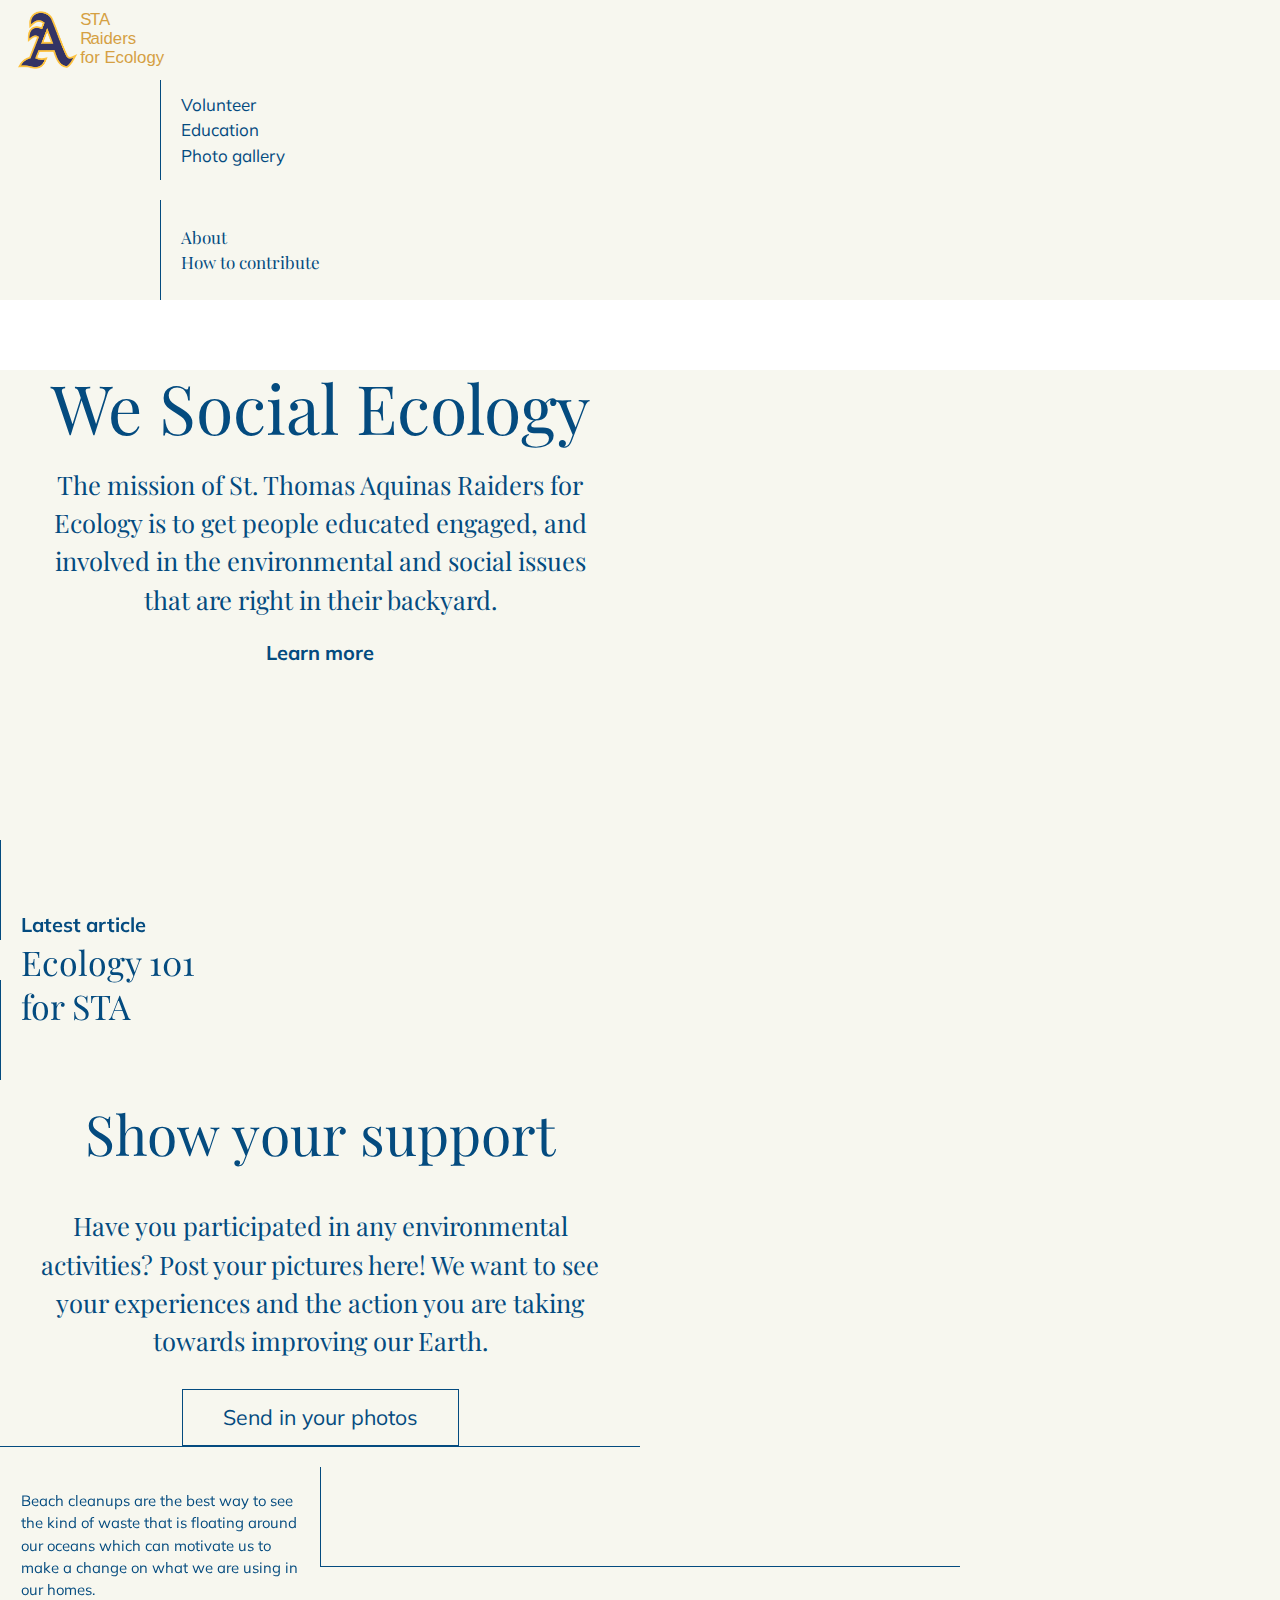
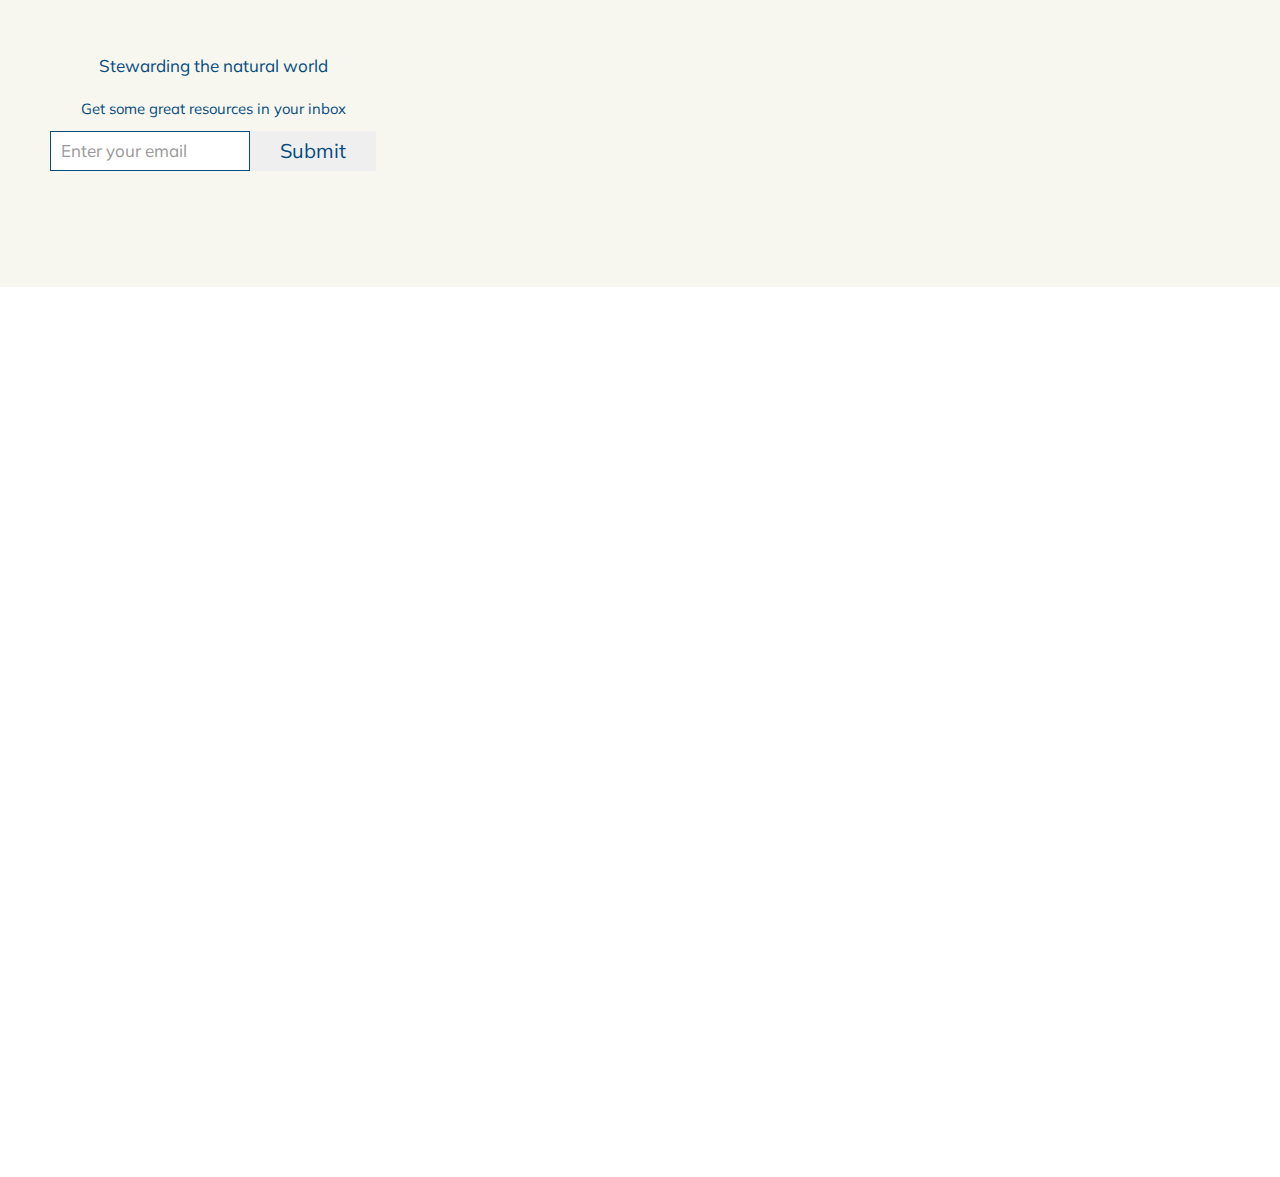
==== index.html @ 5a3b8b94 "Removed margin and added padding to top of mobile menu item" ====
<!DOCTYPE html>
<html lang="en">

<head>
    <meta charset="UTF-8">
    <meta name="viewport" content="width=device-width, initial-scale=1.0">
    <meta http-equiv="X-UA-Compatible" content="ie=edge">
    <title>Eco-Raiders</title>
    <link rel="stylesheet" href="https://cdnjs.cloudflare.com/ajax/libs/uikit/3.1.5/css/uikit.min.css" />
    <link rel="stylesheet" href="styles.css">
    <script src="https://cdnjs.cloudflare.com/ajax/libs/uikit/3.1.5/js/uikit.min.js"></script>
    <script src="https://cdnjs.cloudflare.com/ajax/libs/uikit/3.1.5/js/uikit-icons.min.js"></script>
    <!-- Production Vue.js (uncomment when ready) -->
    <!-- <script src="https://cdn.jsdelivr.net/npm/vue@2.6.10/dist/vue.js"></script> -->
    <!-- Development Vue.js (remove when pushing to production) -->
    <script src="https://cdn.jsdelivr.net/npm/vue"></script>
</head>

<body>

    <!-- Wrapper div for header navigation elements of all breakpoints -->
    <div id="header" uk-sticky="sel-target: .uk-navbar-container; cls-active: uk-navbar-sticky; show-on-up: true">

        <div class="uk-background-primary header-bg" uk-grid>
            <div class="uk-width-1-2">
                <nav class="uk-navbar-container" uk-navbar>
                    <div class="uk-navbar-left">
                        <ul class="uk-navbar-nav">
                            <li><a href="">
                                    <img src="img/sta-logo-full.svg" width="150em" alt="">
                                </a></li>
                        </ul>
                    </div>
                </nav>
            </div>

            <!-- Desktop navigation only -->
            <div class="uk-width-1-2 uk-visible@m" uk-grid>
                <div class="uk-width-1-2 uk-divider-vertical uk-flex uk-flex-middle" style="padding-left: 20px">
                    <nav class="uk-navbar-container uk-width-1-1" uk-navbar>
                        <ul class="uk-nav">
                            <li><a class="uk-padding-remove" href="">Volunteer</a></li>
                            <li><a class="uk-padding-remove" href="">Education</a></li>
                            <li><a class="uk-padding-remove" href="">Photo gallery</a></li>
                        </ul>
                    </nav>
                </div>
                <div class="uk-width-1-2 uk-divider-vertical uk-flex uk-flex-middle" style="padding-left: 20px">
                    <nav class="uk-navbar-container" uk-navbar>
                        <ul class="uk-nav">
                            <li><a class="uk-padding-remove playfair" href="">About</a></li>
                            <li><a class="uk-padding-remove playfair" href="">How to contribute</a></li>
                        </ul>
                    </nav>
                </div>
            </div>

            <!-- Mobile navigation only -->
            <div class="uk-width-1-2 uk-hidden@m uk-margin-remove-top" uk-grid>
                <div class="uk-width-1-1 uk-divider-vertical@m uk-flex uk-flex-middle uk-flex-right">
                    <nav class="uk-navbar-container" uk-navbar>
                        <div class="uk-navbar-right">
                            <ul class="uk-nav">
                                <li><a class="uk-text-primary uk-margin-top uk-margin-remove-top" href="#menuModal"
                                        uk-toggle>Menu</a>
                                </li>
                            </ul>
                        </div>
                    </nav>
                </div>
            </div>
        </div>

    </div>

    <!-- Hero content section (Breakpoints: Small Mobile Only) -->
    <div class="uk-background-primary uk-margin-remove-top uk-hidden@s" uk-height-viewport="true">

        <div class="uk-width-1-1">
            <div class="uk-container uk-flex uk-flex-middle uk-flex-center uk-height-large">

                <div>
                    <h1 class="uk-heading-small uk-text-center">
                        We <span uk-icon="icon: heart; ratio: 3"></span> Social Ecology
                    </h1>
                    <div class="uk-width-1-1 uk-flex uk-flex-center">
                        <h2 class="uk-text-center uk-text-small">
                            The mission of St. Thomas Aquinas
                            Raiders for Ecology is
                            to get people educated engaged, and involved in the environmental and social issues that are
                            right in their
                            backyard.
                        </h2>
                    </div>
                    <div class="uk-width-1-1 uk-flex uk-flex-center">
                        <a href="" class="uk-button uk-button-text uk-text-bold">Learn more</a>
                    </div>
                </div>
            </div>
        </div>

        <div class="uk-width-1-1" style="padding: 0 0 60px 0" uk-height-viewport>
            <div class="uk-container">
                <div>
                    <p class="text-medium uk-text-primary uk-margin-remove">Latest article</p>
                    <h2 class="uk-text-primary uk-margin-remove">
                        Ecology 101 <br>
                        for STA
                    </h2>

                    <div class="uk-height-large uk-background-cover uk-light" data-src="img/ecology101.jpg" uk-img>
                    </div>
                </div>
            </div>
        </div>

    </div>

    <!-- Hero content section (Breakpoints: Large Mobile - Desktop) -->
    <div class="uk-background-primary uk-margin-remove-top uk-visible@s" uk-height-viewport="true" uk-grid>

        <div class="uk-width-1-2" uk-height-viewport>
            <div class="uk-container uk-flex uk-flex-top uk-flex-center uk-height-large uk-margin-large-top">

                <div>
                    <h1 class="uk-heading-medium uk-text-center">
                        We <span uk-icon="icon: heart; ratio: 3"></span> Social Ecology
                    </h1>
                    <div class="uk-width-1-1 uk-flex uk-flex-center">
                        <h2 class="uk-text-center uk-text-large">
                            The mission of St. Thomas Aquinas
                            Raiders for Ecology is
                            to get people educated engaged, and involved in the environmental and social issues that
                            are
                            right in their
                            backyard.
                        </h2>
                    </div>
                    <div class="uk-width-1-1 uk-flex uk-flex-center">
                        <a href="" class="uk-button uk-button-text uk-text-bold">Learn more</a>
                    </div>
                </div>

            </div>
        </div>

        <div class="uk-width-1-2" uk-grid>

            <!-- Hero section column 2 (Mobile only: Large Tablet & Landscape Breakpoint) -->
            <div class="uk-width-1-1 uk-divider-vertical uk-hidden@m" uk-height-viewport>
                <a href="" style="text-decoration: none;">

                    <div>
                        <p class="text-medium uk-text-primary uk-margin-remove">Latest article</p>
                        <h2 class="uk-text-primary uk-margin-remove">
                            Ecology 101 <br>
                            for STA
                        </h2>

                        <div class="uk-height-large uk-background-cover uk-light" data-src="img/ecology101.jpg" uk-img>
                        </div>
                    </div>

                </a>
            </div>

            <!-- Hero section column 2 (Desktop only) -->
            <div class="uk-width-1-2 uk-divider-vertical uk-visible@m uk-inline uk-animation-toggle uk-visible-toggle header-bg"
                style="padding: 0 20px" uk-height-viewport>
                <a href="" style="text-decoration: none">

                    <div class="uk-width-1-1 uk-margin-large-top">
                        <p class="text-medium uk-text-primary uk-margin-remove">Latest article</p>
                        <h2 class="uk-text-primary uk-margin-remove">
                            Ecology 101 <br>
                            for STA
                        </h2>

                        <div class="uk-height-large uk-background-cover uk-light" data-src="img/ecology101.jpg" uk-img>
                        </div>
                        <div class="uk-animation-fade uk-overlay-default uk-position-cover uk-hidden-hover">
                        </div>
                        <div class="uk-animation-fade uk-overlay uk-position-center uk-dark uk-hidden-hover">
                            <h1 class="uk-heading-medium">View</h1>
                        </div>
                    </div>

                </a>
            </div>

            <!-- Hero section column 3 (Desktop only) -->
            <div class="uk-width-1-2 uk-divider-vertical uk-visible@m uk-inline uk-animation-toggle uk-visible-toggle"
                style="padding: 0 20px" uk-height-viewport>
                <a href="" style="text-decoration: none">

                    <div class="uk-width-1-1 uk-margin-medium-top">
                        <div class="uk-height-large uk-background-cover uk-light" data-src="img/sta-beach-cleanup.jpg"
                            uk-img>
                        </div>
                        <div class="uk-animation-fade uk-overlay-default uk-position-cover uk-hidden-hover"
                            style="width: 50vw;">
                        </div>
                        <div class="uk-animation-fade uk-overlay uk-position-center uk-dark uk-hidden-hover">
                            <h1 class="uk-heading-medium">View</h1>
                        </div>
                    </div>
                    <p class="uk-text-small uk-text-primary">Beach cleanups are the best way to see
                        the kind of
                        waste
                        that is floating around our oceans which can motivate us to make a change on what we are
                        using in our homes.
                    </p>

                </a></div>
        </div>
    </div>

    <!-- Slideshow section -->
    <div class="uk-section uk-padding-remove">
        <div class="uk-container-expand">
            <div class="uk-position-relative uk-visible-toggle uk-light" tabindex="-1" uk-slideshow="autoplay: true">
                <ul class="uk-slideshow-items">
                    <li>
                        <img src="img/sta-nature-slideshow01.jpg" alt="" uk-cover>
                    </li>
                    <li>
                        <img src="img/sta-slideshow02.jpg" alt="" uk-cover>
                    </li>
                    <li>
                        <img src="img/sta-slideshow03.jpg" alt="" uk-cover>
                    </li>
                    <li>
                        <img src="img/sta-slideshow04.jpg" alt="" uk-cover>
                    </li>
                    <li>
                        <img src="img/sta-slideshow05.jpg" alt="" uk-cover>
                    </li>
                    <li>
                        <img src="img/sta-slideshow06.jpg" alt="" uk-cover>
                    </li>
                </ul>

                <a class="uk-position-center-left uk-position-small uk-hidden-hover" href="#" uk-slidenav-previous
                    uk-slideshow-item="previous"></a>
                <a class="uk-position-center-right uk-position-small uk-hidden-hover" href="#" uk-slidenav-next
                    uk-slideshow-item="next"></a>
            </div>
        </div>
    </div>

    <!-- CTA section (Breakpoints: Small Mobile Only) -->
    <div class="uk-section uk-background-primary uk-hidden@s">
        <div class="uk-container-expand">
            <div class="uk-width-1-1 uk-flex uk-flex-center uk-flex-middle" style="border-bottom: 1px solid #044B7F">
                <div class="uk-container">
                    <h1 class="uk-heading-small uk-text-center">
                        Show your support
                    </h1>
                    <h2 class="uk-text-center uk-text-small">
                        Have you participated in any environmental activities? Post your pictures here! We want to
                        see
                        your
                        experiences and the action you are taking towards improving our Earth.
                    </h2>
                    <div class="uk-flex uk-flex-center uk-margin-large-bottom">
                        <button id="photoSubmittalButton"
                            class="uk-button uk-button-large uk-margin-small-top uk-text-primary"
                            style="border: 1px solid #044B7F">Send in your
                            photos</button>
                    </div>
                </div>
            </div>
        </div>
    </div>

    <!-- CTA section (Breakpoints: Large Mobile - Desktop) -->
    <div class="uk-section uk-padding-remove uk-background-primary uk-visible@s" uk-height-viewport>
        <div class="uk-container-expand" uk-grid>
            <div class="uk-width-1-2 uk-flex uk-flex-center uk-flex-middle" style="border-bottom: 1px solid #044B7F">
                <div class="uk-container">
                    <h1 class="uk-heading-small uk-text-center">
                        Show your support
                    </h1>
                    <h2 class="uk-text-center uk-text-large">
                        Have you participated in any environmental activities? Post your pictures here! We want to
                        see
                        your
                        experiences and the action you are taking towards improving our Earth.
                    </h2>
                    <div class="uk-flex uk-flex-center">
                        <button id="photoSubmittalButton"
                            class="uk-button uk-button-large uk-margin-small-top uk-text-primary"
                            style="border: 1px solid #044B7F">Send in your
                            photos</button>
                    </div>
                </div>
            </div>
            <div class="uk-width-1-2 uk-divider-vertical uk-flex uk-flex-middle"
                style="border-bottom: 1px solid #044B7F" uk-height-viewport>
                <div class="uk-container uk-container-large">
                    <img data-src="img/sta-beach-kids.jpg" width="500px" height="" alt="" uk-img>
                </div>
            </div>
        </div>
    </div>

    <!-- Footer section (Breakpoint: Large Mobile - Desktop) -->
    <footer class="uk-section uk-padding-remove uk-background-primary uk-height-medium uk-hidden@s">
        <div class="uk-container uk-flex uk-flex-center">
            <div>
                <p class="uk-text-medium uk-text-primary uk-margin-medium-top uk-text-center">
                    Stewarding the natural world
                </p>

                <p class="uk-text-center uk-text-small uk-text-primary uk-margin-small-bottom">
                    Get some great resources in your inbox
                </p>

                <form class="uk-flex uk-flex-center">
                    <div uk-form-custom="target: true">
                        <input id="emailRequestInput" class="uk-input" type="email" placeholder="Enter your email"
                            style="border: 1px solid #044B7F; background-color: #fff">
                    </div>
                    <button id="emailRequestButton" class="uk-button uk-text-primary">Submit</button>
                </form>
            </div>
        </div>
    </footer>

    <!-- Footer section (Breakpoint: Large Mobile - Desktop) -->
    <footer class="uk-section uk-padding-remove uk-background-primary uk-height-medium uk-visible@s">
        <div class="uk-container-expand" uk-grid>
            <div class="uk-width-1-3 uk-invisible">col 1</div>
            <div class="uk-width-1-3 uk-padding-remove">

                <p class="uk-text-medium uk-text-primary uk-margin-medium-top uk-text-center">
                    Stewarding the natural world
                </p>

                <p class="uk-text-center uk-text-small uk-text-primary uk-margin-small-bottom">
                    Get some great resources in your inbox
                </p>

                <form class="uk-flex uk-flex-center">

                    <div uk-form-custom="target: true">
                        <input id="emailRequestInput" class="uk-input uk-form-width-medium" type="email"
                            placeholder="Enter your email" style="border: 1px solid #044B7F; background-color: #fff">
                    </div>
                    <button id="emailRequestButton" class="uk-button uk-text-primary">Submit</button>

                </form>

            </div>
            <div class="uk-width-1-3 uk-invisible">col 3</div>
        </div>
    </footer>

    <!-- Mobile menu (hidden on desktop) -->
    <div id="menuModal" class="uk-modal-full" uk-modal>
        <div class="uk-modal-dialog">
            <button class="uk-modal-close-full uk-close-large" type="button" uk-close></button>

            <nav class="uk-navbar-container" style="background-color: #fff" uk-navbar>
                <div class="uk-navbar">
                    <a href="" class=" uk-navbar-item uk-logo">
                        <img data-src="img/sta-logo-full.svg" width="150em" alt="" uk-img style="padding-top: 18px">
                    </a>
                </div>
            </nav>
            <!-- </div> -->
            <div class="uk-container uk-container-expand uk-flex uk-flex-middle uk-flex-center" style="height: 40vh">
                <ul class="uk-nav-default uk-nav-center uk-nav-parent-icon" uk-nav>
                    <li><a class="uk-heading-medium uk-text-primary" style="font-family: 'Muli'; padding-top: 20px"
                            href="#">Events</a>
                    </li>
                    <li><a class="uk-heading-medium uk-text-primary" style="font-family: 'Muli'" href="#">Learn</a>
                    </li>
                    <li><a class="uk-heading-medium uk-text-primary" style="font-family: 'Muli'" href="#">Gallery</a>
                    </li>
                </ul>
            </div>
            <div class="uk-container uk-container-expand uk-background-primary uk-flex uk-flex-middle uk-flex-center"
                style="height: 50vh">
                <ul class="uk-nav-default uk-nav-center uk-nav-parent-icon" uk-nav>
                    <li><a class="uk-heading-medium uk-text-primary" href="#">About</a>
                    </li>
                    <li><a class="uk-heading-medium uk-text-primary" href="#">How to help</a></li>
                    </li>
                </ul>
            </div>
        </div>
    </div>

    <script src="main.js"></script>
</body>

</html>
---- styles.css ----
@import url("https://fonts.googleapis.com/css?family=Muli:300|Playfair+Display&display=swap");
.uk-navbar-nav > li > a {
  text-transform: none !important;
}

.border-bottom {
  border-bottom: 1px solid #044B7F;
}

.uk-button-text::before {
  border-bottom-color: #D5A042 !important;
}

.text-medium {
  font-size: 20px;
  font-weight: bold;
}

.heading-xsmall {
  font-size: 34px;
  font-weight: bolder;
}

#photoSubmittalButton {
  background-color: transparent;
}

#photoSubmittalButton:hover {
  background-color: #fff;
}

.muli {
  font-family: "Muli";
}

.playfair {
  font-family: "Playfair Display";
}

/* ========================================================================
   Component: Base
 ========================================================================== */
/*
 * 1. Set `font-size` to support `rem` units
 *    Not using `font` property because a leading hyphen (e.g. -apple-system) causes the font to break in IE11 and Edge
 * 2. Prevent adjustments of font size after orientation changes in iOS.
 * 3. Style
 */
html {
  /* 1 */
  font-family: "Muli";
  font-size: 17px;
  font-weight: normal;
  line-height: 1.5;
  /* 2 */
  -webkit-text-size-adjust: 100%;
  /* 3 */
  background: #fff;
  color: #666;
}

/*
 * Remove the margin in all browsers.
 */
body {
  margin: 0;
}

/* Links
 ========================================================================== */
/*
 * Remove the outline on focused links when they are also active or hovered
 */
a:active,
a:hover {
  outline: none;
}

/*
 * Style
 */
a,
.uk-link {
  color: #044B7F;
  text-decoration: none;
  cursor: pointer;
}

a:hover,
.uk-link:hover,
.uk-link-toggle:hover .uk-link,
.uk-link-toggle:focus .uk-link {
  color: #D5A042;
  text-decoration: underline;
}

/* Text-level semantics
 ========================================================================== */
/*
 * 1. Add the correct text decoration in Edge.
 * 2. The shorthand declaration `underline dotted` is not supported in Safari.
 */
abbr[title] {
  /* 1 */
  text-decoration: underline dotted;
  /* 2 */
  -webkit-text-decoration-style: dotted;
}

/*
 * Add the correct font weight in Chrome, Edge, and Safari.
 */
b,
strong {
  font-weight: bolder;
}

/*
 * 1. Consolas has a better baseline in running text compared to `Courier`
 * 2. Correct the odd `em` font sizing in all browsers.
 * 3. Style
 */
:not(pre) > code,
:not(pre) > kbd,
:not(pre) > samp {
  /* 1 */
  font-family: Consolas, monaco, monospace;
  /* 2 */
  font-size: 0.875rem;
  /* 3 */
  color: #f0506e;
  white-space: nowrap;
}

/*
 * Emphasize
 */
em {
  color: #f0506e;
}

/*
 * Insert
 */
ins {
  background: #ffd;
  color: #666;
  text-decoration: none;
}

/*
 * Mark
 */
mark {
  background: #ffd;
  color: #666;
}

/*
 * Quote
 */
q {
  font-style: italic;
}

/*
 * Add the correct font size in all browsers.
 */
small {
  font-size: 80%;
}

/*
 * Prevents `sub` and `sup` affecting `line-height` in all browsers.
 */
sub,
sup {
  font-size: 75%;
  line-height: 0;
  position: relative;
  vertical-align: baseline;
}

sup {
  top: -0.5em;
}

sub {
  bottom: -0.25em;
}

/* Embedded content
 ========================================================================== */
/*
 * Remove the gap between embedded content and the bottom of their containers.
 */
audio,
canvas,
iframe,
img,
svg,
video {
  vertical-align: middle;
}

/*
 * 1. Add responsiveness.
 * 2. Auto-scale the height. Only needed if `height` attribute is present.
 * 3. Corrects responsive `max-width` behavior if padding and border are used.
 * 4. Exclude SVGs for IE11 because they don't preserve their aspect ratio.
 */
canvas,
img,
video {
  /* 1 */
  max-width: 100%;
  /* 2 */
  height: auto;
  /* 3 */
  box-sizing: border-box;
}

/* 4 */
@supports (display: block) {
  svg {
    max-width: 100%;
    height: auto;
    box-sizing: border-box;
  }
}
/*
 * Hide the overflow in IE.
 */
svg:not(:root) {
  overflow: hidden;
}

/*
 * Hide `alt` text for lazy load images
 * Selector for background while loading img[data-src*='.jpg'][src*='data:image'] { background: grey; }
 */
img:not([src]) {
  visibility: hidden;
}

/*
 * Iframe
 * Remove border in all browsers
 */
iframe {
  border: 0;
}

/* Block elements
 ========================================================================== */
/*
 * Margins
 */
p,
ul,
ol,
dl,
pre,
address,
fieldset,
figure {
  margin: 0 0 20px 0;
}

/* Add margin if adjacent element */
* + p,
* + ul,
* + ol,
* + dl,
* + pre,
* + address,
* + fieldset,
* + figure {
  margin-top: 20px;
}

/* Headings
 ========================================================================== */
h1, .uk-h1,
h2, .uk-h2,
h3, .uk-h3,
h4, .uk-h4,
h5, .uk-h5,
h6, .uk-h6,
.uk-heading-small,
.uk-heading-medium,
.uk-heading-large,
.uk-heading-xlarge,
.uk-heading-2xlarge {
  margin: 0 0 20px 0;
  font-family: "Playfair Display", serif;
  font-weight: normal;
  color: #044B7F;
  text-transform: none;
}

/* Add margin if adjacent element */
* + h1, * + .uk-h1,
* + h2, * + .uk-h2,
* + h3, * + .uk-h3,
* + h4, * + .uk-h4,
* + h5, * + .uk-h5,
* + h6, * + .uk-h6,
* + .uk-heading-small,
* + .uk-heading-medium,
* + .uk-heading-large,
* + .uk-heading-xlarge,
* + .uk-heading-2xlarge {
  margin-top: 40px;
}

/*
 * Sizes
 */
h1, .uk-h1 {
  font-size: 2.23125rem;
  line-height: 1.2;
}

h2, .uk-h2 {
  font-size: 1.7rem;
  line-height: 1.3;
}

h3, .uk-h3 {
  font-size: 1.5rem;
  line-height: 1.4;
}

h4, .uk-h4 {
  font-size: 1.25rem;
  line-height: 1.4;
}

h5, .uk-h5 {
  font-size: 17px;
  line-height: 1.4;
}

h6, .uk-h6 {
  font-size: 0.875rem;
  line-height: 1.4;
}

/* Tablet landscape and bigger */
@media (min-width: 960px) {
  h1, .uk-h1 {
    font-size: 2.625rem;
  }

  h2, .uk-h2 {
    font-size: 2rem;
  }
}
/* Lists
 ========================================================================== */
ul,
ol {
  padding-left: 30px;
}

/*
 * Reset margin for nested lists
 */
ul > li > ul,
ul > li > ol,
ol > li > ol,
ol > li > ul {
  margin: 0;
}

/* Description lists
 ========================================================================== */
dt {
  font-weight: bold;
}

dd {
  margin-left: 0;
}

/* Horizontal rules
 ========================================================================== */
/*
 * 1. Show the overflow in Chrome, Edge and IE.
 * 2. Add the correct text-align in Edge and IE.
 * 3. Style
 */
hr, .uk-hr {
  /* 1 */
  overflow: visible;
  /* 2 */
  text-align: inherit;
  /* 3 */
  margin: 0 0 20px 0;
  border: 0;
  border-top: 1px solid #044B7F;
}

/* Add margin if adjacent element */
* + hr,
* + .uk-hr {
  margin-top: 20px;
}

/* Address
 ========================================================================== */
address {
  font-style: normal;
}

/* Blockquotes
 ========================================================================== */
blockquote {
  margin: 0 0 20px 0;
  font-size: 1.25rem;
  line-height: 1.5;
  font-style: italic;
}

/* Add margin if adjacent element */
* + blockquote {
  margin-top: 20px;
}

/*
 * Content
 */
blockquote p:last-of-type {
  margin-bottom: 0;
}

blockquote footer {
  margin-top: 10px;
  font-size: 0.875rem;
  line-height: 1.5;
}

/* Preformatted text
 ========================================================================== */
/*
 * 1. Contain overflow in all browsers.
 */
pre {
  font: 0.875rem / 1.5 Consolas, monaco, monospace;
  color: #666;
  -moz-tab-size: 4;
  tab-size: 4;
  /* 1 */
  overflow: auto;
}

pre code {
  font-family: Consolas, monaco, monospace;
}

/* Selection pseudo-element
 ========================================================================== */
::selection {
  background: #39f;
  color: #fff;
  text-shadow: none;
}

/* HTML5 elements
 ========================================================================== */
/*
 * 1. Add the correct display in Edge, IE 10+, and Firefox.
 * 2. Add the correct display in IE.
 */
details,
main {
  /* 2 */
  display: block;
}

/*
 * Add the correct display in all browsers.
 */
summary {
  display: list-item;
}

/*
 * Add the correct display in IE.
 */
template {
  display: none;
}

/* Pass media breakpoints to JS
 ========================================================================== */
/*
 * Breakpoints
 */
.uk-breakpoint-s::before {
  content: "640px";
}

.uk-breakpoint-m::before {
  content: "960px";
}

.uk-breakpoint-l::before {
  content: "1200px";
}

.uk-breakpoint-xl::before {
  content: "1600px";
}

:root {
  --uk-breakpoint-s: 640px;
  --uk-breakpoint-m: 960px;
  --uk-breakpoint-l: 1200px;
  --uk-breakpoint-xl: 1600px;
}

/* ========================================================================
   Component: Link
 ========================================================================== */
/* Muted
 ========================================================================== */
a.uk-link-muted,
.uk-link-muted a {
  color: #999;
}

a.uk-link-muted:hover,
.uk-link-muted a:hover,
.uk-link-toggle:hover .uk-link-muted,
.uk-link-toggle:focus .uk-link-muted {
  color: #666;
}

/* Text
 ========================================================================== */
a.uk-link-text,
.uk-link-text a {
  color: inherit;
}

a.uk-link-text:hover,
.uk-link-text a:hover,
.uk-link-toggle:hover .uk-link-text,
.uk-link-toggle:focus .uk-link-text {
  color: #999;
}

/* Heading
 ========================================================================== */
a.uk-link-heading,
.uk-link-heading a {
  color: inherit;
}

a.uk-link-heading:hover,
.uk-link-heading a:hover,
.uk-link-toggle:hover .uk-link-heading,
.uk-link-toggle:focus .uk-link-heading {
  color: #1e87f0;
  text-decoration: none;
}

/* Reset
 ========================================================================== */
/*
 * `!important` needed to override inverse component
 */
a.uk-link-reset,
.uk-link-reset a {
  color: inherit !important;
  text-decoration: none !important;
}

/* Toggle
 ========================================================================== */
.uk-link-toggle {
  color: inherit !important;
  text-decoration: none !important;
}

.uk-link-toggle:focus {
  outline: none;
}

/* ========================================================================
   Component: Heading
 ========================================================================== */
.uk-heading-small {
  font-size: 2.6rem;
  line-height: 1.2;
}

.uk-heading-medium {
  font-size: 2.8875rem;
  line-height: 1.1;
}

.uk-heading-large {
  font-size: 3.4rem;
  line-height: 1.1;
}

.uk-heading-xlarge {
  font-size: 4rem;
  line-height: 1;
}

.uk-heading-2xlarge {
  font-size: 6rem;
  line-height: 1;
}

/* Tablet Landscape and bigger */
@media (min-width: 960px) {
  .uk-heading-small {
    font-size: 3.25rem;
  }

  .uk-heading-medium {
    font-size: 3.5rem;
  }

  .uk-heading-large {
    font-size: 4rem;
  }

  .uk-heading-xlarge {
    font-size: 6rem;
  }

  .uk-heading-2xlarge {
    font-size: 8rem;
  }
}
/* Laptop and bigger */
@media (min-width: 1200px) {
  .uk-heading-medium {
    font-size: 4rem;
  }

  .uk-heading-large {
    font-size: 6rem;
  }

  .uk-heading-xlarge {
    font-size: 8rem;
  }

  .uk-heading-2xlarge {
    font-size: 11rem;
  }
}
/* Primary
   Deprecated: Use `uk-heading-medium` instead
 ========================================================================== */
/* Tablet landscape and bigger */
/* Desktop and bigger */
/* Hero
   Deprecated: Use `uk-heading-xlarge` instead
 ========================================================================== */
/* Tablet landscape and bigger */
/* Desktop and bigger */
/* Divider
 ========================================================================== */
.uk-heading-divider {
  padding-bottom: calc(5px + 0.1em);
  border-bottom: calc(0.2px + 0.05em) solid #044B7F;
}

/* Bullet
 ========================================================================== */
.uk-heading-bullet {
  position: relative;
}

/*
 * 1. Using `inline-block` to make it work with text alignment
 * 2. Center vertically
 * 3. Style
 */
.uk-heading-bullet::before {
  content: "";
  /* 1 */
  display: inline-block;
  /* 2 */
  position: relative;
  top: calc(-0.1 * 1em);
  vertical-align: middle;
  /* 3 */
  height: calc(4px + 0.7em);
  margin-right: calc(5px + 0.2em);
  border-left: calc(5px + 0.1em) solid #044B7F;
}

/* Line
 ========================================================================== */
/*
 * Clip the child element
 */
.uk-heading-line {
  overflow: hidden;
}

/*
 * Extra markup is needed to make it work with text align
 */
.uk-heading-line > * {
  display: inline-block;
  position: relative;
}

/*
 * 1. Center vertically
 * 2. Make the element as large as possible. It's clipped by the container.
 * 3. Style
 */
.uk-heading-line > ::before,
.uk-heading-line > ::after {
  content: "";
  /* 1 */
  position: absolute;
  top: calc(50% - (calc(0.2px + 0.05em) / 2));
  /* 2 */
  width: 2000px;
  /* 3 */
  border-bottom: calc(0.2px + 0.05em) solid #044B7F;
}

.uk-heading-line > ::before {
  right: 100%;
  margin-right: calc(5px + 0.3em);
}

.uk-heading-line > ::after {
  left: 100%;
  margin-left: calc(5px + 0.3em);
}

/* ========================================================================
   Component: Divider
 ========================================================================== */
/*
 * 1. Reset default `hr`
 * 2. Set margin if a `div` is used for semantical reason
 */
[class*=uk-divider] {
  /* 1 */
  border: none;
  /* 2 */
  margin-bottom: 20px;
}

/* Add margin if adjacent element */
* + [class*=uk-divider] {
  margin-top: 20px;
}

/* Icon
 ========================================================================== */
.uk-divider-icon {
  position: relative;
  height: 20px;
  background-image: url("data:image/svg+xml;charset=UTF-8,%3Csvg%20width%3D%2220%22%20height%3D%2220%22%20viewBox%3D%220%200%2020%2020%22%20xmlns%3D%22http%3A%2F%2Fwww.w3.org%2F2000%2Fsvg%22%3E%0A%20%20%20%20%3Ccircle%20fill%3D%22none%22%20stroke%3D%22%23044B7F%22%20stroke-width%3D%222%22%20cx%3D%2210%22%20cy%3D%2210%22%20r%3D%227%22%20%2F%3E%0A%3C%2Fsvg%3E%0A");
  background-repeat: no-repeat;
  background-position: 50% 50%;
}

.uk-divider-icon::before,
.uk-divider-icon::after {
  content: "";
  position: absolute;
  top: 50%;
  max-width: calc(50% - (50px / 2));
  border-bottom: 1px solid #044B7F;
}

.uk-divider-icon::before {
  right: calc(50% + (50px / 2));
  width: 100%;
}

.uk-divider-icon::after {
  left: calc(50% + (50px / 2));
  width: 100%;
}

/* Small
 ========================================================================== */
/*
 * 1. Fix height because of `inline-block`
 * 2. Using ::after and inline-block to make `text-align` work
 */
/* 1 */
.uk-divider-small {
  line-height: 0;
}

/* 2 */
.uk-divider-small::after {
  content: "";
  display: inline-block;
  width: 100px;
  max-width: 100%;
  border-top: 1px solid #044B7F;
  vertical-align: top;
}

/* Vertical
 ========================================================================== */
.uk-divider-vertical {
  width: 1px;
  height: 100px;
  margin-left: auto;
  margin-right: auto;
  border-left: 1px solid #044B7F;
}

/* ========================================================================
   Component: List
 ========================================================================== */
.uk-list {
  padding: 0;
  list-style: none;
}

/*
 * Micro clearfix
 */
.uk-list > li::before,
.uk-list > li::after {
  content: "";
  display: table;
}

.uk-list > li::after {
  clear: both;
}

/*
 * Remove margin from the last-child
 */
.uk-list > li > :last-child {
  margin-bottom: 0;
}

/*
 * Nested lists
 */
.uk-list ul {
  margin: 0;
  padding-left: 30px;
  list-style: none;
}

/*
 * Style
 */
.uk-list > li:nth-child(n+2),
.uk-list > li > ul {
  margin-top: 10px;
}

/* Style modifiers
 ========================================================================== */
/*
 * Divider
 */
.uk-list-divider > li:nth-child(n+2) {
  margin-top: 10px;
  padding-top: 10px;
  border-top: 1px solid #044B7F;
}

/*
 * Striped
 */
.uk-list-striped > li {
  padding: 10px 10px;
}

.uk-list-striped > li:nth-of-type(odd) {
  background: #f8f8f8;
}

.uk-list-striped > li:nth-child(n+2) {
  margin-top: 0;
}

/*
 * Bullet
 * 1. Reset display `table` which causes issues in combination with multi column layouts.
 */
.uk-list-bullet > li {
  position: relative;
  padding-left: calc(1.5em + 10px);
}

.uk-list-bullet > li::before {
  content: "";
  position: absolute;
  top: 0;
  left: 0;
  width: 1.5em;
  height: 1.5em;
  background-image: url("data:image/svg+xml;charset=UTF-8,%3Csvg%20width%3D%226%22%20height%3D%226%22%20viewBox%3D%220%200%206%206%22%20xmlns%3D%22http%3A%2F%2Fwww.w3.org%2F2000%2Fsvg%22%3E%0A%20%20%20%20%3Ccircle%20fill%3D%22%23666%22%20cx%3D%223%22%20cy%3D%223%22%20r%3D%223%22%20%2F%3E%0A%3C%2Fsvg%3E");
  background-repeat: no-repeat;
  background-position: 50% 50%;
  /* 1 */
  display: block;
}

/* Size modifier
 ========================================================================== */
.uk-list-large > li:nth-child(n+2),
.uk-list-large > li > ul {
  margin-top: 20px;
}

/*
 * Divider
 */
.uk-list-large.uk-list-divider > li:nth-child(n+2) {
  margin-top: 20px;
  padding-top: 20px;
}

/*
 * Striped
 */
.uk-list-large.uk-list-striped > li {
  padding: 20px 10px;
}

.uk-list-large.uk-list-striped > li:nth-child(n+2) {
  margin-top: 0;
}

/* ========================================================================
   Component: Description list
 ========================================================================== */
/*
 * Term
 */
.uk-description-list > dt {
  color: #333;
}

.uk-description-list > dt:nth-child(n+2) {
  margin-top: 20px;
}

/*
 * Description
 */
/* Style modifier
 ========================================================================== */
/*
 * Line
 */
.uk-description-list-divider > dt:nth-child(n+2) {
  margin-top: 20px;
  padding-top: 20px;
  border-top: 1px solid #044B7F;
}

/* ========================================================================
   Component: Table
 ========================================================================== */
/*
 * 1. Remove most spacing between table cells.
 * 2. Behave like a block element
 * 3. Style
 */
.uk-table {
  /* 1 */
  border-collapse: collapse;
  border-spacing: 0;
  /* 2 */
  width: 100%;
  /* 3 */
  margin-bottom: 20px;
}

/* Add margin if adjacent element */
* + .uk-table {
  margin-top: 20px;
}

/* Header cell
 ========================================================================== */
/*
 * 1. Style
 */
.uk-table th {
  padding: 16px 12px;
  text-align: left;
  vertical-align: bottom;
  /* 1 */
  font-size: 17px;
  font-weight: bold;
  color: #666;
}

/* Cell
 ========================================================================== */
.uk-table td {
  padding: 16px 12px;
  vertical-align: top;
}

/*
 * Remove margin from the last-child
 */
.uk-table td > :last-child {
  margin-bottom: 0;
}

/* Footer
 ========================================================================== */
.uk-table tfoot {
  font-size: 0.875rem;
}

/* Caption
 ========================================================================== */
.uk-table caption {
  font-size: 0.875rem;
  text-align: left;
  color: #999;
}

/* Alignment modifier
 ========================================================================== */
.uk-table-middle,
.uk-table-middle td {
  vertical-align: middle !important;
}

/* Style modifiers
 ========================================================================== */
/*
 * Divider
 */
.uk-table-divider > tr:not(:first-child),
.uk-table-divider > :not(:first-child) > tr,
.uk-table-divider > :first-child > tr:not(:first-child) {
  border-top: 1px solid #044B7F;
}

/*
 * Striped
 */
.uk-table-striped > tr:nth-of-type(odd),
.uk-table-striped tbody tr:nth-of-type(odd) {
  background: #f8f8f8;
}

/*
 * Hover
 */
.uk-table-hover > tr:hover,
.uk-table-hover tbody tr:hover {
  background: #ffd;
}

/* Active state
 ========================================================================== */
.uk-table > tr.uk-active,
.uk-table tbody tr.uk-active {
  background: #ffd;
}

/* Size modifier
 ========================================================================== */
.uk-table-small th,
.uk-table-small td {
  padding: 10px 12px;
}

.uk-table-large th,
.uk-table-large td {
  padding: 22px 12px;
}

/* Justify modifier
 ========================================================================== */
.uk-table-justify th:first-child,
.uk-table-justify td:first-child {
  padding-left: 0;
}

.uk-table-justify th:last-child,
.uk-table-justify td:last-child {
  padding-right: 0;
}

/* Cell size modifier
 ========================================================================== */
.uk-table-shrink {
  width: 1px;
}

.uk-table-expand {
  min-width: 150px;
}

/* Cell link modifier
 ========================================================================== */
/*
 * Does not work with `uk-table-justify` at the moment
 */
.uk-table-link {
  padding: 0 !important;
}

.uk-table-link > a {
  display: block;
  padding: 16px 12px;
}

.uk-table-small .uk-table-link > a {
  padding: 10px 12px;
}

/* Responsive table
 ========================================================================== */
/* Phone landscape and smaller */
@media (max-width: 959px) {
  .uk-table-responsive,
.uk-table-responsive tbody,
.uk-table-responsive th,
.uk-table-responsive td,
.uk-table-responsive tr {
    display: block;
  }

  .uk-table-responsive thead {
    display: none;
  }

  .uk-table-responsive th,
.uk-table-responsive td {
    width: auto !important;
    max-width: none !important;
    min-width: 0 !important;
    overflow: visible !important;
    white-space: normal !important;
  }

  .uk-table-responsive th:not(:first-child):not(.uk-table-link),
.uk-table-responsive td:not(:first-child):not(.uk-table-link),
.uk-table-responsive .uk-table-link:not(:first-child) > a {
    padding-top: 5px !important;
  }

  .uk-table-responsive th:not(:last-child):not(.uk-table-link),
.uk-table-responsive td:not(:last-child):not(.uk-table-link),
.uk-table-responsive .uk-table-link:not(:last-child) > a {
    padding-bottom: 5px !important;
  }

  .uk-table-justify.uk-table-responsive th,
.uk-table-justify.uk-table-responsive td {
    padding-left: 0;
    padding-right: 0;
  }
}
/* ========================================================================
   Component: Icon
 ========================================================================== */
/*
 * Note: 1. - 7. is required for `button` elements. Needed for Close and Form Icon component.
 * 1. Remove margins in Chrome, Safari and Opera.
 * 2. Remove borders for `button`.
 * 3. Remove border-radius in Chrome.
 * 4. Address `overflow` set to `hidden` in IE.
 * 5. Correct `font` properties and `color` not being inherited for `button`.
 * 6. Remove the inheritance of text transform in Edge, Firefox, and IE.
 * 7. Remove default `button` padding and background color
 * 8. Style
 * 9. Fill all SVG elements with the current text color if no `fill` attribute is set
 * 10. Let the container fit the height of the icon
 */
.uk-icon {
  /* 1 */
  margin: 0;
  /* 2 */
  border: none;
  /* 3 */
  border-radius: 0;
  /* 4 */
  overflow: visible;
  /* 5 */
  font: inherit;
  color: inherit;
  /* 6 */
  text-transform: none;
  /* 7. */
  padding: 0;
  background-color: transparent;
  /* 8 */
  display: inline-block;
  /* 9 */
  fill: currentcolor;
  /* 10 */
  line-height: 0;
}

/* Required for `button`. */
button.uk-icon:not(:disabled) {
  cursor: pointer;
}

/*
 * Remove the inner border and padding in Firefox.
 */
.uk-icon::-moz-focus-inner {
  border: 0;
  padding: 0;
}

/*
 * Set the fill and stroke color of all SVG elements to the current text color
 */
.uk-icon:not(.uk-preserve) [fill*="#"]:not(.uk-preserve) {
  fill: currentcolor;
}

.uk-icon:not(.uk-preserve) [stroke*="#"]:not(.uk-preserve) {
  stroke: currentcolor;
}

/*
 * Fix Firefox blurry SVG rendering: https://bugzilla.mozilla.org/show_bug.cgi?id=1046835
 */
.uk-icon > * {
  transform: translate(0, 0);
}

/* Image modifier
 ========================================================================== */
/*
 * Display images in icon dimensions
 */
.uk-icon-image {
  width: 20px;
  height: 20px;
  background-position: 50% 50%;
  background-repeat: no-repeat;
  background-size: contain;
  vertical-align: middle;
}

/* Style modifiers
 ========================================================================== */
/*
 * Link
 */
.uk-icon-link {
  color: #999;
}

.uk-icon-link:hover,
.uk-icon-link:focus {
  color: #666;
  outline: none;
}

/* OnClick + Active */
.uk-icon-link:active,
.uk-active > .uk-icon-link {
  color: #595959;
}

/*
 * Button
 * 1. Center icon vertically and horizontally
 */
.uk-icon-button {
  box-sizing: border-box;
  width: 36px;
  height: 36px;
  border-radius: 500px;
  background: #f8f8f8;
  color: #999;
  vertical-align: middle;
  /* 1 */
  display: inline-flex;
  justify-content: center;
  align-items: center;
}

/* Hover + Focus */
.uk-icon-button:hover,
.uk-icon-button:focus {
  background-color: #ebebeb;
  color: #666;
  outline: none;
}

/* OnClick + Active */
.uk-icon-button:active,
.uk-active > .uk-icon-button {
  background-color: #dfdfdf;
  color: #666;
}

/* ========================================================================
   Component: Form Range
 ========================================================================== */
/*
 * 1. Normalize and defaults
 * 2. Prevent content overflow if a fixed width is used
 * 3. Take the full width
 * 4. Remove default style
 * 5. Remove white background in Chrome
 * 6. Remove padding in IE11
 */
.uk-range {
  /* 1 */
  box-sizing: border-box;
  margin: 0;
  vertical-align: middle;
  /* 2 */
  max-width: 100%;
  /* 3 */
  width: 100%;
  /* 4 */
  -webkit-appearance: none;
  /* 5 */
  background: transparent;
  /* 6 */
  padding: 0;
}

/* Focus */
.uk-range:focus {
  outline: none;
}

.uk-range::-moz-focus-outer {
  border: none;
}

/* IE11 Reset */
.uk-range::-ms-track {
  height: 15px;
  background: transparent;
  border-color: transparent;
  color: transparent;
}

/*
 * Improves consistency of cursor style for clickable elements
 */
.uk-range:not(:disabled)::-webkit-slider-thumb {
  cursor: pointer;
}

.uk-range:not(:disabled)::-moz-range-thumb {
  cursor: pointer;
}

.uk-range:not(:disabled)::-ms-thumb {
  cursor: pointer;
}

/* Thumb
 ========================================================================== */
/*
 * 1. Reset
 * 2. Style
 */
/* Webkit */
.uk-range::-webkit-slider-thumb {
  /* 1 */
  -webkit-appearance: none;
  margin-top: -7px;
  /* 2 */
  height: 15px;
  width: 15px;
  border-radius: 500px;
  background: #666;
}

/* Firefox */
.uk-range::-moz-range-thumb {
  /* 1 */
  border: none;
  /* 2 */
  height: 15px;
  width: 15px;
  border-radius: 500px;
  background: #666;
}

/* Edge */
.uk-range::-ms-thumb {
  /* 1 */
  margin-top: 0;
}

/* IE11 */
.uk-range::-ms-thumb {
  /* 1 */
  border: none;
  /* 2 */
  height: 15px;
  width: 15px;
  border-radius: 500px;
  background: #666;
}

/* Edge + IE11 */
.uk-range::-ms-tooltip {
  display: none;
}

/* Track
 ========================================================================== */
/*
 * 1. Safari doesn't have a focus state. Using active instead.
 */
/* Webkit */
.uk-range::-webkit-slider-runnable-track {
  height: 3px;
  background: #ebebeb;
}

.uk-range:focus::-webkit-slider-runnable-track,
.uk-range:active::-webkit-slider-runnable-track {
  background: #d2d2d2;
}

/* Firefox */
.uk-range::-moz-range-track {
  height: 3px;
  background: #ebebeb;
}

.uk-range:focus::-moz-range-track {
  background: #d2d2d2;
}

/* Edge */
.uk-range::-ms-fill-lower,
.uk-range::-ms-fill-upper {
  height: 3px;
  background: #ebebeb;
}

.uk-range:focus::-ms-fill-lower,
.uk-range:focus::-ms-fill-upper {
  background: #d2d2d2;
}

/* ========================================================================
   Component: Form
 ========================================================================== */
/*
 * 1. Define consistent box sizing.
 *    Default is `content-box` with following exceptions set to `border-box`
 *    `select`, `input[type="checkbox"]` and `input[type="radio"]`
 *    `input[type="search"]` in Chrome, Safari and Opera
 *    `input[type="color"]` in Firefox
 * 2. Address margins set differently in Firefox/IE and Chrome/Safari/Opera.
 * 3. Remove `border-radius` in iOS.
 * 4. Change font properties to `inherit` in all browsers.
 */
.uk-input,
.uk-select,
.uk-textarea,
.uk-radio,
.uk-checkbox {
  /* 1 */
  box-sizing: border-box;
  /* 2 */
  margin: 0;
  /* 3 */
  border-radius: 0;
  /* 4 */
  font: inherit;
}

/*
 * Show the overflow in Edge.
 */
.uk-input {
  overflow: visible;
}

/*
 * Remove the inheritance of text transform in Firefox.
 */
.uk-select {
  text-transform: none;
}

/*
 * 1. Change font properties to `inherit` in all browsers
 * 2. Don't inherit the `font-weight` and use `bold` instead.
 * NOTE: Both declarations don't work in Chrome, Safari and Opera.
 */
.uk-select optgroup {
  /* 1 */
  font: inherit;
  /* 2 */
  font-weight: bold;
}

/*
 * Remove the default vertical scrollbar in IE 10+.
 */
.uk-textarea {
  overflow: auto;
}

/*
 * Remove the inner padding and cancel buttons in Chrome on OS X and Safari on OS X.
 */
.uk-input[type=search]::-webkit-search-cancel-button,
.uk-input[type=search]::-webkit-search-decoration {
  -webkit-appearance: none;
}

/*
 * Correct the cursor style of increment and decrement buttons in Chrome.
 */
.uk-input[type=number]::-webkit-inner-spin-button,
.uk-input[type=number]::-webkit-outer-spin-button {
  height: auto;
}

/*
 * Removes placeholder transparency in Firefox.
 */
.uk-input::-moz-placeholder,
.uk-textarea::-moz-placeholder {
  opacity: 1;
}

/*
 * Improves consistency of cursor style for clickable elements
 */
.uk-radio:not(:disabled),
.uk-checkbox:not(:disabled) {
  cursor: pointer;
}

/*
 * Define consistent border, margin, and padding.
 */
.uk-fieldset {
  border: none;
  margin: 0;
  padding: 0;
}

/* Input, select and textarea
 * Allowed: `text`, `password`, `datetime`, `datetime-local`, `date`,  `month`,
            `time`, `week`, `number`, `email`, `url`, `search`, `tel`, `color`
 * Disallowed: `range`, `radio`, `checkbox`, `file`, `submit`, `reset` and `image`
 ========================================================================== */
/*
 * Remove default style in iOS.
 */
.uk-input,
.uk-textarea {
  -webkit-appearance: none;
}

/*
 * 1. Prevent content overflow if a fixed width is used
 * 2. Take the full width
 * 3. Reset default
 * 4. Style
 */
.uk-input,
.uk-select,
.uk-textarea {
  /* 1 */
  max-width: 100%;
  /* 2 */
  width: 100%;
  /* 3 */
  border: 0 none;
  /* 4 */
  padding: 0 10px;
  background: #f8f8f8;
  color: #666;
}

/*
 * Single-line
 * 1. Allow any element to look like an `input` or `select` element
 * 2. Make sure line-height is not larger than height
 *    Also needed to center the text vertically
 */
.uk-input,
.uk-select:not([multiple]):not([size]) {
  height: 40px;
  vertical-align: middle;
  /* 1 */
  display: inline-block;
}

/* 2 */
.uk-input:not(input),
.uk-select:not(select) {
  line-height: 40px;
}

/*
 * Multi-line
 */
.uk-select[multiple],
.uk-select[size],
.uk-textarea {
  padding-top: 4px;
  padding-bottom: 4px;
  vertical-align: top;
}

/* Focus */
.uk-input:focus,
.uk-select:focus,
.uk-textarea:focus {
  outline: none;
  background-color: #f8f8f8;
  color: #666;
}

/* Disabled */
.uk-input:disabled,
.uk-select:disabled,
.uk-textarea:disabled {
  background-color: #f8f8f8;
  color: #999;
}

/*
 * Placeholder
 */
.uk-input::-ms-input-placeholder {
  color: #999 !important;
}

.uk-input::placeholder {
  color: #999;
}

.uk-textarea::-ms-input-placeholder {
  color: #999 !important;
}

.uk-textarea::placeholder {
  color: #999;
}

/* Style modifier (`uk-input`, `uk-select` and `uk-textarea`)
 ========================================================================== */
/*
 * Small
 */
.uk-form-small {
  font-size: 0.875rem;
}

.uk-form-small:not(textarea):not([multiple]):not([size]) {
  height: 30px;
  padding-left: 8px;
  padding-right: 8px;
}

.uk-form-small:not(select):not(input):not(textarea) {
  line-height: 30px;
}

/*
 * Large
 */
.uk-form-large {
  font-size: 1.25rem;
}

.uk-form-large:not(textarea):not([multiple]):not([size]) {
  height: 55px;
  padding-left: 12px;
  padding-right: 12px;
}

.uk-form-large:not(select):not(input):not(textarea) {
  line-height: 55px;
}

/* Style modifier (`uk-input`, `uk-select` and `uk-textarea`)
 ========================================================================== */
/*
 * Error
 */
.uk-form-danger,
.uk-form-danger:focus {
  color: #f0506e;
}

/*
 * Success
 */
.uk-form-success,
.uk-form-success:focus {
  color: #32d296;
}

/*
 * Blank
 */
.uk-form-blank {
  background: none;
}

/* Width modifiers (`uk-input`, `uk-select` and `uk-textarea`)
 ========================================================================== */
/*
 * Fixed widths
 * Different widths for mini sized `input` and `select` elements
 */
input.uk-form-width-xsmall {
  width: 50px;
}

select.uk-form-width-xsmall {
  width: 75px;
}

.uk-form-width-small {
  width: 130px;
}

.uk-form-width-medium {
  width: 200px;
}

.uk-form-width-large {
  width: 500px;
}

/* Select
 ========================================================================== */
/*
 * 1. Remove default style. Also works in Firefox
 * 2. Style
 * 3. Remove default style in IE 10/11
 * 4. Set `color` for options in the select dropdown, because the inherited `color` might be too light.
 */
.uk-select:not([multiple]):not([size]) {
  /* 1 */
  -webkit-appearance: none;
  -moz-appearance: none;
  /* 2 */
  padding-right: 20px;
  background-image: url("data:image/svg+xml;charset=UTF-8,%3Csvg%20width%3D%2224%22%20height%3D%2216%22%20viewBox%3D%220%200%2024%2016%22%20xmlns%3D%22http%3A%2F%2Fwww.w3.org%2F2000%2Fsvg%22%3E%0A%20%20%20%20%3Cpolygon%20fill%3D%22%23666%22%20points%3D%2212%201%209%206%2015%206%22%20%2F%3E%0A%20%20%20%20%3Cpolygon%20fill%3D%22%23666%22%20points%3D%2212%2013%209%208%2015%208%22%20%2F%3E%0A%3C%2Fsvg%3E%0A");
  background-repeat: no-repeat;
  background-position: 100% 50%;
}

/* 3 */
.uk-select:not([multiple]):not([size])::-ms-expand {
  display: none;
}

/* 4 */
.uk-select:not([multiple]):not([size]) option {
  color: #444;
}

/*
 * Disabled
 */
.uk-select:not([multiple]):not([size]):disabled {
  background-image: url("data:image/svg+xml;charset=UTF-8,%3Csvg%20width%3D%2224%22%20height%3D%2216%22%20viewBox%3D%220%200%2024%2016%22%20xmlns%3D%22http%3A%2F%2Fwww.w3.org%2F2000%2Fsvg%22%3E%0A%20%20%20%20%3Cpolygon%20fill%3D%22%23999%22%20points%3D%2212%201%209%206%2015%206%22%20%2F%3E%0A%20%20%20%20%3Cpolygon%20fill%3D%22%23999%22%20points%3D%2212%2013%209%208%2015%208%22%20%2F%3E%0A%3C%2Fsvg%3E%0A");
}

/* Datalist
 ========================================================================== */
/*
 * 1. Remove default style in Chrome
 */
.uk-input[list] {
  padding-right: 20px;
  background-repeat: no-repeat;
  background-position: 100% 50%;
}

.uk-input[list]:hover,
.uk-input[list]:focus {
  background-image: url("data:image/svg+xml;charset=UTF-8,%3Csvg%20width%3D%2224%22%20height%3D%2216%22%20viewBox%3D%220%200%2024%2016%22%20xmlns%3D%22http%3A%2F%2Fwww.w3.org%2F2000%2Fsvg%22%3E%0A%20%20%20%20%3Cpolygon%20fill%3D%22%23666%22%20points%3D%2212%2012%208%206%2016%206%22%20%2F%3E%0A%3C%2Fsvg%3E%0A");
}

/* 1 */
.uk-input[list]::-webkit-calendar-picker-indicator {
  display: none;
}

/* Radio and checkbox
 * Note: Does not work in IE11
 ========================================================================== */
/*
 * 1. Style
 * 2. Make box more robust so it clips the child element
 * 3. Vertical alignment
 * 4. Remove default style
 * 5. Fix black background on iOS
 * 6. Center icons
 */
.uk-radio,
.uk-checkbox {
  /* 1 */
  display: inline-block;
  height: 16px;
  width: 16px;
  /* 2 */
  overflow: hidden;
  /* 3 */
  margin-top: -4px;
  vertical-align: middle;
  /* 4 */
  -webkit-appearance: none;
  -moz-appearance: none;
  /* 5 */
  background-color: #ebebeb;
  /* 6 */
  background-repeat: no-repeat;
  background-position: 50% 50%;
}

.uk-radio {
  border-radius: 50%;
}

/* Focus */
.uk-radio:focus,
.uk-checkbox:focus {
  outline: none;
}

/*
 * Checked
 */
.uk-radio:checked,
.uk-checkbox:checked,
.uk-checkbox:indeterminate {
  background-color: #1e87f0;
}

/* Focus */
.uk-radio:checked:focus,
.uk-checkbox:checked:focus,
.uk-checkbox:indeterminate:focus {
  background-color: #0e6ecd;
}

/*
 * Icons
 */
.uk-radio:checked {
  background-image: url("data:image/svg+xml;charset=UTF-8,%3Csvg%20width%3D%2216%22%20height%3D%2216%22%20viewBox%3D%220%200%2016%2016%22%20xmlns%3D%22http%3A%2F%2Fwww.w3.org%2F2000%2Fsvg%22%3E%0A%20%20%20%20%3Ccircle%20fill%3D%22%23fff%22%20cx%3D%228%22%20cy%3D%228%22%20r%3D%222%22%20%2F%3E%0A%3C%2Fsvg%3E");
}

.uk-checkbox:checked {
  background-image: url("data:image/svg+xml;charset=UTF-8,%3Csvg%20width%3D%2214%22%20height%3D%2211%22%20viewBox%3D%220%200%2014%2011%22%20xmlns%3D%22http%3A%2F%2Fwww.w3.org%2F2000%2Fsvg%22%3E%0A%20%20%20%20%3Cpolygon%20fill%3D%22%23fff%22%20points%3D%2212%201%205%207.5%202%205%201%205.5%205%2010%2013%201.5%22%20%2F%3E%0A%3C%2Fsvg%3E%0A");
}

.uk-checkbox:indeterminate {
  background-image: url("data:image/svg+xml;charset=UTF-8,%3Csvg%20width%3D%2216%22%20height%3D%2216%22%20viewBox%3D%220%200%2016%2016%22%20xmlns%3D%22http%3A%2F%2Fwww.w3.org%2F2000%2Fsvg%22%3E%0A%20%20%20%20%3Crect%20fill%3D%22%23fff%22%20x%3D%223%22%20y%3D%228%22%20width%3D%2210%22%20height%3D%221%22%20%2F%3E%0A%3C%2Fsvg%3E");
}

/*
 * Disabled
 */
.uk-radio:disabled,
.uk-checkbox:disabled {
  background-color: #f8f8f8;
}

.uk-radio:disabled:checked {
  background-image: url("data:image/svg+xml;charset=UTF-8,%3Csvg%20width%3D%2216%22%20height%3D%2216%22%20viewBox%3D%220%200%2016%2016%22%20xmlns%3D%22http%3A%2F%2Fwww.w3.org%2F2000%2Fsvg%22%3E%0A%20%20%20%20%3Ccircle%20fill%3D%22%23999%22%20cx%3D%228%22%20cy%3D%228%22%20r%3D%222%22%20%2F%3E%0A%3C%2Fsvg%3E");
}

.uk-checkbox:disabled:checked {
  background-image: url("data:image/svg+xml;charset=UTF-8,%3Csvg%20width%3D%2214%22%20height%3D%2211%22%20viewBox%3D%220%200%2014%2011%22%20xmlns%3D%22http%3A%2F%2Fwww.w3.org%2F2000%2Fsvg%22%3E%0A%20%20%20%20%3Cpolygon%20fill%3D%22%23999%22%20points%3D%2212%201%205%207.5%202%205%201%205.5%205%2010%2013%201.5%22%20%2F%3E%0A%3C%2Fsvg%3E%0A");
}

.uk-checkbox:disabled:indeterminate {
  background-image: url("data:image/svg+xml;charset=UTF-8,%3Csvg%20width%3D%2216%22%20height%3D%2216%22%20viewBox%3D%220%200%2016%2016%22%20xmlns%3D%22http%3A%2F%2Fwww.w3.org%2F2000%2Fsvg%22%3E%0A%20%20%20%20%3Crect%20fill%3D%22%23999%22%20x%3D%223%22%20y%3D%228%22%20width%3D%2210%22%20height%3D%221%22%20%2F%3E%0A%3C%2Fsvg%3E");
}

/* Legend
 ========================================================================== */
/*
 * Legend
 * 1. Behave like block element
 * 2. Correct the color inheritance from `fieldset` elements in IE.
 * 3. Remove padding so people aren't caught out if they zero out fieldsets.
 * 4. Style
 */
.uk-legend {
  /* 1 */
  width: 100%;
  /* 2 */
  color: inherit;
  /* 3 */
  padding: 0;
  /* 4 */
  font-size: 1.5rem;
  line-height: 1.4;
}

/* Custom controls
 ========================================================================== */
/*
 * 1. Container fits its content
 * 2. Create position context
 * 3. Prevent content overflow
 * 4. Behave like most inline-block elements
 */
.uk-form-custom {
  /* 1 */
  display: inline-block;
  /* 2 */
  position: relative;
  /* 3 */
  max-width: 100%;
  /* 4 */
  vertical-align: middle;
}

/*
 * 1. Position and resize the form control to always cover its container
 * 2. Required for Firefox for positioning to the left
 * 3. Required for Webkit to make `height` work
 * 4. Hide controle and show cursor
 * 5. Needed for the cursor
 * 6. Clip height caused by 5. Needed for Webkit only
 */
.uk-form-custom select,
.uk-form-custom input[type=file] {
  /* 1 */
  position: absolute;
  top: 0;
  z-index: 1;
  width: 100%;
  height: 100%;
  /* 2 */
  left: 0;
  /* 3 */
  -webkit-appearance: none;
  /* 4 */
  opacity: 0;
  cursor: pointer;
}

.uk-form-custom input[type=file] {
  /* 5 */
  font-size: 500px;
  /* 6 */
  overflow: hidden;
}

/* Label
 ========================================================================== */
/* Layout
 ========================================================================== */
/*
 * Stacked
 */
.uk-form-stacked .uk-form-label {
  display: block;
  margin-bottom: 10px;
}

/*
 * Horizontal
 */
/* Tablet portrait and smaller */
@media (max-width: 959px) {
  /* Behave like `uk-form-stacked` */
  .uk-form-horizontal .uk-form-label {
    display: block;
    margin-bottom: 10px;
  }
}
/* Tablet landscape and bigger */
@media (min-width: 960px) {
  .uk-form-horizontal .uk-form-label {
    width: 200px;
    margin-top: 7px;
    float: left;
  }

  .uk-form-horizontal .uk-form-controls {
    margin-left: 215px;
  }

  /* Better vertical alignment if controls are checkboxes and radio buttons with text */
  .uk-form-horizontal .uk-form-controls-text {
    padding-top: 7px;
  }
}
/* Icons
 ========================================================================== */
/*
 * 1. Set position
 * 2. Set width
 * 3. Center icon vertically and horizontally
 * 4. Style
 */
.uk-form-icon {
  /* 1 */
  position: absolute;
  top: 0;
  bottom: 0;
  left: 0;
  /* 2 */
  width: 40px;
  /* 3 */
  display: inline-flex;
  justify-content: center;
  align-items: center;
  /* 4 */
  color: #999;
}

/*
 * Required for `a`.
 */
.uk-form-icon:hover {
  color: #666;
}

/*
 * Make `input` element clickable through icon, e.g. if it's a `span`
 */
.uk-form-icon:not(a):not(button):not(input) {
  pointer-events: none;
}

/*
 * Input padding
 */
.uk-form-icon:not(.uk-form-icon-flip) ~ .uk-input {
  padding-left: 40px !important;
}

/*
 * Position modifier
 */
.uk-form-icon-flip {
  right: 0;
  left: auto;
}

.uk-form-icon-flip ~ .uk-input {
  padding-right: 40px !important;
}

/* ========================================================================
   Component: Button
 ========================================================================== */
/*
 * 1. Remove margins in Chrome, Safari and Opera.
 * 2. Remove borders for `button`.
 * 3. Address `overflow` set to `hidden` in IE.
 * 4. Correct `font` properties and `color` not being inherited for `button`.
 * 5. Remove the inheritance of text transform in Edge, Firefox, and IE.
 * 6. Style
 * 7. `line-height` is used to create a height because it also centers the text vertically for `a` elements.
 *    Better would be to use height and flexbox to center the text vertically but flexbox doesn't work in Firefox on `button` elements.
 * 8. Align text if button has a width
 * 9. Required for `a`.
 */
.uk-button {
  /* 1 */
  margin: 0;
  /* 2 */
  border: none;
  /* 3 */
  overflow: visible;
  /* 4 */
  font: inherit;
  color: inherit;
  /* 5 */
  text-transform: none;
  /* 6 */
  display: inline-block;
  box-sizing: border-box;
  padding: 0 30px;
  vertical-align: middle;
  font-size: 20px;
  /* 7 */
  line-height: 40px;
  /* 8 */
  text-align: center;
  /* 9 */
  text-decoration: none;
}

.uk-button:not(:disabled) {
  cursor: pointer;
}

/*
 * Remove the inner border and padding in Firefox.
 */
.uk-button::-moz-focus-inner {
  border: 0;
  padding: 0;
}

/* Hover */
.uk-button:hover {
  /* 9 */
  text-decoration: none;
}

/* Focus */
.uk-button:focus {
  outline: none;
}

/* OnClick + Active */
/* Style modifiers
 ========================================================================== */
/*
 * Default
 */
.uk-button-default {
  background-color: #fff;
  color: #333;
}

/* Hover + Focus */
.uk-button-default:hover,
.uk-button-default:focus {
  background-color: #f2f2f2;
  color: #333;
}

/* OnClick + Active */
.uk-button-default:active,
.uk-button-default.uk-active {
  background-color: #e6e6e6;
  color: #333;
}

/*
 * Primary
 */
.uk-button-primary {
  background-color: #1e87f0;
  color: #fff;
}

/* Hover + Focus */
.uk-button-primary:hover,
.uk-button-primary:focus {
  background-color: #0f7ae5;
  color: #fff;
}

/* OnClick + Active */
.uk-button-primary:active,
.uk-button-primary.uk-active {
  background-color: #0e6ecd;
  color: #fff;
}

/*
 * Secondary
 */
.uk-button-secondary {
  background-color: #222;
  color: #fff;
}

/* Hover + Focus */
.uk-button-secondary:hover,
.uk-button-secondary:focus {
  background-color: #151515;
  color: #fff;
}

/* OnClick + Active */
.uk-button-secondary:active,
.uk-button-secondary.uk-active {
  background-color: #090909;
  color: #fff;
}

/*
 * Danger
 */
.uk-button-danger {
  background-color: #f0506e;
  color: #fff;
}

/* Hover + Focus */
.uk-button-danger:hover,
.uk-button-danger:focus {
  background-color: #ee395b;
  color: #fff;
}

/* OnClick + Active */
.uk-button-danger:active,
.uk-button-danger.uk-active {
  background-color: #ec2147;
  color: #fff;
}

/*
 * Disabled
 * The same for all style modifiers
 */
.uk-button-default:disabled,
.uk-button-primary:disabled,
.uk-button-secondary:disabled,
.uk-button-danger:disabled {
  background-color: #f8f8f8;
  color: #999;
}

/* Size modifiers
 ========================================================================== */
.uk-button-small {
  padding: 0 15px;
  line-height: 30px;
  font-size: 0.875rem;
}

.uk-button-large {
  padding: 0 40px;
  line-height: 55px;
  font-size: 1.25rem;
}

/* Text modifiers
 ========================================================================== */
/*
 * Text
 * 1. Reset
 * 2. Style
 */
.uk-button-text {
  /* 1 */
  padding: 0;
  line-height: 1.5;
  background: none;
  /* 2 */
  color: #044B7F;
}

/* Hover + Focus */
.uk-button-text:hover,
.uk-button-text:focus {
  color: #D5A042;
}

/* Disabled */
.uk-button-text:disabled {
  color: #999;
}

/*
 * Link
 * 1. Reset
 * 2. Style
 */
.uk-button-link {
  /* 1 */
  padding: 0;
  line-height: 1.5;
  background: none;
  /* 2 */
  color: #044B7F;
}

/* Hover + Focus */
.uk-button-link:hover,
.uk-button-link:focus {
  color: #D5A042;
  text-decoration: underline;
}

/* Disabled */
.uk-button-link:disabled {
  color: #999;
  text-decoration: none;
}

/* Group
 ========================================================================== */
/*
 * 1. Using `flex` instead of `inline-block` to prevent whitespace betweent child elements
 * 2. Behave like button
 * 3. Create position context
 */
.uk-button-group {
  /* 1 */
  display: inline-flex;
  /* 2 */
  vertical-align: middle;
  /* 3 */
  position: relative;
}

/* ========================================================================
   Component: Section
 ========================================================================== */
/*
 * 1. Make it work with `100vh` and height in general
 */
.uk-section {
  box-sizing: border-box;
  /* 1 */
  padding-top: 40px;
  padding-bottom: 40px;
}

/* Desktop and bigger */
@media (min-width: 960px) {
  .uk-section {
    padding-top: 70px;
    padding-bottom: 70px;
  }
}
/*
 * Micro clearfix
 */
.uk-section::before,
.uk-section::after {
  content: "";
  display: table;
}

.uk-section::after {
  clear: both;
}

/*
 * Remove margin from the last-child
 */
.uk-section > :last-child {
  margin-bottom: 0;
}

/* Size modifiers
 ========================================================================== */
/*
 * XSmall
 */
.uk-section-xsmall {
  padding-top: 20px;
  padding-bottom: 20px;
}

/*
 * Small
 */
.uk-section-small {
  padding-top: 40px;
  padding-bottom: 40px;
}

/*
 * Large
 */
.uk-section-large {
  padding-top: 70px;
  padding-bottom: 70px;
}

/* Tablet landscape and bigger */
@media (min-width: 960px) {
  .uk-section-large {
    padding-top: 140px;
    padding-bottom: 140px;
  }
}
/*
 * XLarge
 */
.uk-section-xlarge {
  padding-top: 140px;
  padding-bottom: 140px;
}

/* Tablet landscape and bigger */
@media (min-width: 960px) {
  .uk-section-xlarge {
    padding-top: 210px;
    padding-bottom: 210px;
  }
}
/* Style modifiers
 ========================================================================== */
/*
 * Default
 */
.uk-section-default {
  background: #fff;
}

/*
 * Muted
 */
.uk-section-muted {
  background: #f8f8f8;
}

/*
 * Primary
 */
.uk-section-primary {
  background: #1e87f0;
}

/*
 * Secondary
 */
.uk-section-secondary {
  background: #222;
}

/* Overlap modifier
 ========================================================================== */
/*
 * Reserved modifier to make a section overlap another section with an border image
 * Implemented by the theme
 */
/* ========================================================================
   Component: Container
 ========================================================================== */
/*
 * 1. Box sizing has to be `content-box` so the max-width is always the same and
 *    unaffected by the padding on different breakpoints. It's important for the size modifiers.
 */
.uk-container {
  /* 1 */
  box-sizing: content-box;
  max-width: 1200px;
  margin-left: auto;
  margin-right: auto;
  padding-left: 15px;
  padding-right: 15px;
}

/* Phone landscape and bigger */
@media (min-width: 640px) {
  .uk-container {
    padding-left: 30px;
    padding-right: 30px;
  }
}
/* Tablet landscape and bigger */
@media (min-width: 960px) {
  .uk-container {
    padding-left: 40px;
    padding-right: 40px;
  }
}
/*
 * Micro clearfix
 */
.uk-container::before,
.uk-container::after {
  content: "";
  display: table;
}

.uk-container::after {
  clear: both;
}

/*
 * Remove margin from the last-child
 */
.uk-container > :last-child {
  margin-bottom: 0;
}

/*
 * Remove padding from nested containers
 */
.uk-container .uk-container {
  padding-left: 0;
  padding-right: 0;
}

/* Size modifier
 ========================================================================== */
.uk-container-xsmall {
  max-width: 750px;
}

.uk-container-small {
  max-width: 900px;
}

.uk-container-large {
  max-width: 1600px;
}

.uk-container-expand {
  max-width: none;
}

/* Expand modifier
 ========================================================================== */
/*
 * Expand one side only
 */
.uk-container-expand-left {
  margin-left: 0;
}

.uk-container-expand-right {
  margin-right: 0;
}

/* Phone landscape and bigger */
@media (min-width: 640px) {
  .uk-container-expand-left.uk-container-xsmall,
.uk-container-expand-right.uk-container-xsmall {
    max-width: calc(50% + (750px / 2) - 30px);
  }

  .uk-container-expand-left.uk-container-small,
.uk-container-expand-right.uk-container-small {
    max-width: calc(50% + (900px / 2) - 30px);
  }
}
/* Tablet landscape and bigger */
@media (min-width: 960px) {
  .uk-container-expand-left,
.uk-container-expand-right {
    max-width: calc(50% + (1200px / 2) - 40px);
  }

  .uk-container-expand-left.uk-container-xsmall,
.uk-container-expand-right.uk-container-xsmall {
    max-width: calc(50% + (750px / 2) - 40px);
  }

  .uk-container-expand-left.uk-container-small,
.uk-container-expand-right.uk-container-small {
    max-width: calc(50% + (900px / 2) - 40px);
  }

  .uk-container-expand-left.uk-container-large,
.uk-container-expand-right.uk-container-large {
    max-width: calc(50% + (1600px / 2) - 40px);
  }
}
/* Item
 ========================================================================== */
/*
 * Utility classes to reset container padding on the left or right side
 * Note: It has to be negative margin on the item, because it's specific to the item.
 */
.uk-container-item-padding-remove-left,
.uk-container-item-padding-remove-right {
  width: calc(100% + 15px);
}

.uk-container-item-padding-remove-left {
  margin-left: -15px;
}

.uk-container-item-padding-remove-right {
  margin-right: -15px;
}

/* Phone landscape and bigger */
@media (min-width: 640px) {
  .uk-container-item-padding-remove-left,
.uk-container-item-padding-remove-right {
    width: calc(100% + 30px);
  }

  .uk-container-item-padding-remove-left {
    margin-left: -30px;
  }

  .uk-container-item-padding-remove-right {
    margin-right: -30px;
  }
}
/* Tablet landscape and bigger */
@media (min-width: 960px) {
  .uk-container-item-padding-remove-left,
.uk-container-item-padding-remove-right {
    width: calc(100% + 40px);
  }

  .uk-container-item-padding-remove-left {
    margin-left: -40px;
  }

  .uk-container-item-padding-remove-right {
    margin-right: -40px;
  }
}
/* ========================================================================
   Component: Grid
 ========================================================================== */
/*
 * 1. Allow cells to wrap into the next line
 * 2. Reset list
 */
.uk-grid {
  display: flex;
  /* 1 */
  flex-wrap: wrap;
  /* 2 */
  margin: 0;
  padding: 0;
  list-style: none;
}

/*
 * Grid cell
 * Note: Space is allocated solely based on content dimensions, but shrinks: 0 1 auto
 * Reset margin for e.g. paragraphs
 */
.uk-grid > * {
  margin: 0;
}

/*
 * Remove margin from the last-child
 */
.uk-grid > * > :last-child {
  margin-bottom: 0;
}

/* Gutter
 ========================================================================== */
/*
 * Default
 */
/* Horizontal */
.uk-grid {
  margin-left: -30px;
}

.uk-grid > * {
  padding-left: 30px;
}

/* Vertical */
.uk-grid + .uk-grid,
.uk-grid > .uk-grid-margin,
* + .uk-grid-margin {
  margin-top: 30px;
}

/* Desktop and bigger */
@media (min-width: 1200px) {
  /* Horizontal */
  .uk-grid {
    margin-left: -40px;
  }

  .uk-grid > * {
    padding-left: 40px;
  }

  /* Vertical */
  .uk-grid + .uk-grid,
.uk-grid > .uk-grid-margin,
* + .uk-grid-margin {
    margin-top: 40px;
  }
}
/*
 * Small
 */
/* Horizontal */
.uk-grid-small {
  margin-left: -15px;
}

.uk-grid-small > * {
  padding-left: 15px;
}

/* Vertical */
.uk-grid + .uk-grid-small,
.uk-grid-small > .uk-grid-margin,
* + .uk-grid-margin-small {
  margin-top: 15px;
}

/*
 * Medium
 */
/* Horizontal */
.uk-grid-medium {
  margin-left: -30px;
}

.uk-grid-medium > * {
  padding-left: 30px;
}

/* Vertical */
.uk-grid + .uk-grid-medium,
.uk-grid-medium > .uk-grid-margin,
* + .uk-grid-margin-medium {
  margin-top: 30px;
}

/*
 * Large
 */
/* Horizontal */
.uk-grid-large {
  margin-left: -40px;
}

.uk-grid-large > * {
  padding-left: 40px;
}

/* Vertical */
.uk-grid + .uk-grid-large,
.uk-grid-large > .uk-grid-margin,
* + .uk-grid-margin-large {
  margin-top: 40px;
}

/* Desktop and bigger */
@media (min-width: 1200px) {
  /* Horizontal */
  .uk-grid-large {
    margin-left: -70px;
  }

  .uk-grid-large > * {
    padding-left: 70px;
  }

  /* Vertical */
  .uk-grid + .uk-grid-large,
.uk-grid-large > .uk-grid-margin,
* + .uk-grid-margin-large {
    margin-top: 70px;
  }
}
/*
 * Collapse
 */
/* Horizontal */
.uk-grid-collapse {
  margin-left: 0;
}

.uk-grid-collapse > * {
  padding-left: 0;
}

/* Vertical */
.uk-grid + .uk-grid-collapse,
.uk-grid-collapse > .uk-grid-margin {
  margin-top: 0;
}

/* Divider
 ========================================================================== */
.uk-grid-divider > * {
  position: relative;
}

.uk-grid-divider > :not(.uk-first-column)::before {
  content: "";
  position: absolute;
  top: 0;
  bottom: 0;
  border-left: 1px solid #044B7F;
}

/* Vertical */
.uk-grid-divider.uk-grid-stack > .uk-grid-margin::before {
  content: "";
  position: absolute;
  left: 0;
  right: 0;
  border-top: 1px solid #044B7F;
}

/*
 * Default
 */
/* Horizontal */
.uk-grid-divider {
  margin-left: -60px;
}

.uk-grid-divider > * {
  padding-left: 60px;
}

.uk-grid-divider > :not(.uk-first-column)::before {
  left: 30px;
}

/* Vertical */
.uk-grid-divider.uk-grid-stack > .uk-grid-margin {
  margin-top: 60px;
}

.uk-grid-divider.uk-grid-stack > .uk-grid-margin::before {
  top: -30px;
  left: 60px;
}

/* Desktop and bigger */
@media (min-width: 1200px) {
  /* Horizontal */
  .uk-grid-divider {
    margin-left: -80px;
  }

  .uk-grid-divider > * {
    padding-left: 80px;
  }

  .uk-grid-divider > :not(.uk-first-column)::before {
    left: 40px;
  }

  /* Vertical */
  .uk-grid-divider.uk-grid-stack > .uk-grid-margin {
    margin-top: 80px;
  }

  .uk-grid-divider.uk-grid-stack > .uk-grid-margin::before {
    top: -40px;
    left: 80px;
  }
}
/*
 * Small
 */
/* Horizontal */
.uk-grid-divider.uk-grid-small {
  margin-left: -30px;
}

.uk-grid-divider.uk-grid-small > * {
  padding-left: 30px;
}

.uk-grid-divider.uk-grid-small > :not(.uk-first-column)::before {
  left: 15px;
}

/* Vertical */
.uk-grid-divider.uk-grid-small.uk-grid-stack > .uk-grid-margin {
  margin-top: 30px;
}

.uk-grid-divider.uk-grid-small.uk-grid-stack > .uk-grid-margin::before {
  top: -15px;
  left: 30px;
}

/*
 * Medium
 */
/* Horizontal */
.uk-grid-divider.uk-grid-medium {
  margin-left: -60px;
}

.uk-grid-divider.uk-grid-medium > * {
  padding-left: 60px;
}

.uk-grid-divider.uk-grid-medium > :not(.uk-first-column)::before {
  left: 30px;
}

/* Vertical */
.uk-grid-divider.uk-grid-medium.uk-grid-stack > .uk-grid-margin {
  margin-top: 60px;
}

.uk-grid-divider.uk-grid-medium.uk-grid-stack > .uk-grid-margin::before {
  top: -30px;
  left: 60px;
}

/*
 * Large
 */
/* Horizontal */
.uk-grid-divider.uk-grid-large {
  margin-left: -80px;
}

.uk-grid-divider.uk-grid-large > * {
  padding-left: 80px;
}

.uk-grid-divider.uk-grid-large > :not(.uk-first-column)::before {
  left: 40px;
}

/* Vertical */
.uk-grid-divider.uk-grid-large.uk-grid-stack > .uk-grid-margin {
  margin-top: 80px;
}

.uk-grid-divider.uk-grid-large.uk-grid-stack > .uk-grid-margin::before {
  top: -40px;
  left: 80px;
}

/* Desktop and bigger */
@media (min-width: 1200px) {
  /* Horizontal */
  .uk-grid-divider.uk-grid-large {
    margin-left: -140px;
  }

  .uk-grid-divider.uk-grid-large > * {
    padding-left: 140px;
  }

  .uk-grid-divider.uk-grid-large > :not(.uk-first-column)::before {
    left: 70px;
  }

  /* Vertical */
  .uk-grid-divider.uk-grid-large.uk-grid-stack > .uk-grid-margin {
    margin-top: 140px;
  }

  .uk-grid-divider.uk-grid-large.uk-grid-stack > .uk-grid-margin::before {
    top: -70px;
    left: 140px;
  }
}
/* Match child of a grid cell
 ========================================================================== */
/*
 * Behave like a block element
 * 1. Wrap into the next line
 * 2. Take the full width, at least 100%. Only if no class from the Width component is set.
 * 3. Expand width even if larger than 100%, e.g. because of negative margin (Needed for nested grids)
 */
.uk-grid-match > *,
.uk-grid-item-match {
  display: flex;
  /* 1 */
  flex-wrap: wrap;
}

.uk-grid-match > * > :not([class*=uk-width]),
.uk-grid-item-match > :not([class*=uk-width]) {
  /* 2 */
  box-sizing: border-box;
  width: 100%;
  /* 3 */
  flex: auto;
}

/* ========================================================================
   Component: Tile
 ========================================================================== */
.uk-tile {
  position: relative;
  box-sizing: border-box;
  padding-left: 15px;
  padding-right: 15px;
  padding-top: 40px;
  padding-bottom: 40px;
}

/* Phone landscape and bigger */
@media (min-width: 640px) {
  .uk-tile {
    padding-left: 30px;
    padding-right: 30px;
  }
}
/* Tablet landscape and bigger */
@media (min-width: 960px) {
  .uk-tile {
    padding-left: 40px;
    padding-right: 40px;
    padding-top: 70px;
    padding-bottom: 70px;
  }
}
/*
 * Micro clearfix
 */
.uk-tile::before,
.uk-tile::after {
  content: "";
  display: table;
}

.uk-tile::after {
  clear: both;
}

/*
 * Remove margin from the last-child
 */
.uk-tile > :last-child {
  margin-bottom: 0;
}

/* Size modifiers
 ========================================================================== */
/*
 * XSmall
 */
.uk-tile-xsmall {
  padding-top: 20px;
  padding-bottom: 20px;
}

/*
 * Small
 */
.uk-tile-small {
  padding-top: 40px;
  padding-bottom: 40px;
}

/*
 * Large
 */
.uk-tile-large {
  padding-top: 70px;
  padding-bottom: 70px;
}

/* Tablet landscape and bigger */
@media (min-width: 960px) {
  .uk-tile-large {
    padding-top: 140px;
    padding-bottom: 140px;
  }
}
/*
 * XLarge
 */
.uk-tile-xlarge {
  padding-top: 140px;
  padding-bottom: 140px;
}

/* Tablet landscape and bigger */
@media (min-width: 960px) {
  .uk-tile-xlarge {
    padding-top: 210px;
    padding-bottom: 210px;
  }
}
/* Style modifiers
 ========================================================================== */
/*
 * Default
 */
.uk-tile-default {
  background: #fff;
}

/*
 * Muted
 */
.uk-tile-muted {
  background: #f8f8f8;
}

/*
 * Primary
 */
.uk-tile-primary {
  background: #1e87f0;
}

/*
 * Secondary
 */
.uk-tile-secondary {
  background: #222;
}

/* ========================================================================
   Component: Card
 ========================================================================== */
.uk-card {
  position: relative;
  box-sizing: border-box;
}

/* Sections
 ========================================================================== */
.uk-card-body {
  padding: 30px 30px;
}

.uk-card-header {
  padding: 15px 30px;
}

.uk-card-footer {
  padding: 15px 30px;
}

/* Desktop and bigger */
@media (min-width: 1200px) {
  .uk-card-body {
    padding: 40px 40px;
  }

  .uk-card-header {
    padding: 20px 40px;
  }

  .uk-card-footer {
    padding: 20px 40px;
  }
}
/*
 * Micro clearfix
 */
.uk-card-body::before,
.uk-card-body::after,
.uk-card-header::before,
.uk-card-header::after,
.uk-card-footer::before,
.uk-card-footer::after {
  content: "";
  display: table;
}

.uk-card-body::after,
.uk-card-header::after,
.uk-card-footer::after {
  clear: both;
}

/*
 * Remove margin from the last-child
 */
.uk-card-body > :last-child,
.uk-card-header > :last-child,
.uk-card-footer > :last-child {
  margin-bottom: 0;
}

/* Media
 ========================================================================== */
/*
 * Reserved alignment modifier to style the media element, e.g. with `border-radius`
 * Implemented by the theme
 */
/* Title
 ========================================================================== */
.uk-card-title {
  font-size: 1.5rem;
  line-height: 1.4;
}

/* Badge
 ========================================================================== */
.uk-card-badge {
  position: absolute;
  top: 30px;
  right: 30px;
  z-index: 1;
}

/*
 * Remove margin from adjacent element
 */
.uk-card-badge:first-child + * {
  margin-top: 0;
}

/* Hover modifier
 ========================================================================== */
.uk-card-hover:not(.uk-card-default):not(.uk-card-primary):not(.uk-card-secondary):hover {
  background: #f8f8f8;
}

/* Style modifiers
 ========================================================================== */
/*
 * Default
 * Note: Header and Footer are only implemented for the default style
 */
.uk-card-default {
  background: #f8f8f8;
  color: #666;
}

.uk-card-default .uk-card-title {
  color: #333;
}

.uk-card-default.uk-card-hover:hover {
  background-color: #ebebeb;
}

/*
 * Primary
 */
.uk-card-primary {
  background: #1e87f0;
  color: #fff;
}

.uk-card-primary .uk-card-title {
  color: #fff;
}

.uk-card-primary.uk-card-hover:hover {
  background-color: #0f7ae5;
}

/*
 * Secondary
 */
.uk-card-secondary {
  background: #222;
  color: #fff;
}

.uk-card-secondary .uk-card-title {
  color: #fff;
}

.uk-card-secondary.uk-card-hover:hover {
  background-color: #151515;
}

/* Size modifier
 ========================================================================== */
/*
 * Small
 */
.uk-card-small.uk-card-body,
.uk-card-small .uk-card-body {
  padding: 20px 20px;
}

.uk-card-small .uk-card-header {
  padding: 13px 20px;
}

.uk-card-small .uk-card-footer {
  padding: 13px 20px;
}

/*
 * Large
 */
/* Desktop and bigger */
@media (min-width: 1200px) {
  .uk-card-large.uk-card-body,
.uk-card-large .uk-card-body {
    padding: 70px 70px;
  }

  .uk-card-large .uk-card-header {
    padding: 35px 70px;
  }

  .uk-card-large .uk-card-footer {
    padding: 35px 70px;
  }
}
/* ========================================================================
   Component: Close
 ========================================================================== */
/*
 * Adopts `uk-icon`
 */
.uk-close {
  color: #999;
}

/* Hover + Focus */
.uk-close:hover,
.uk-close:focus {
  color: #666;
  outline: none;
}

/* ========================================================================
   Component: Spinner
 ========================================================================== */
/*
 * Adopts `uk-icon`
 */
/* SVG
 ========================================================================== */
.uk-spinner > * {
  animation: uk-spinner-rotate 1.4s linear infinite;
}

@keyframes uk-spinner-rotate {
  0% {
    transform: rotate(0deg);
  }
  100% {
    transform: rotate(270deg);
  }
}
/*
 * Circle
 */
.uk-spinner > * > * {
  stroke-dasharray: 88px;
  stroke-dashoffset: 0;
  transform-origin: center;
  animation: uk-spinner-dash 1.4s ease-in-out infinite;
  stroke-width: 1;
  stroke-linecap: round;
}

@keyframes uk-spinner-dash {
  0% {
    stroke-dashoffset: 88px;
  }
  50% {
    stroke-dashoffset: 22px;
    transform: rotate(135deg);
  }
  100% {
    stroke-dashoffset: 88px;
    transform: rotate(450deg);
  }
}
/* ========================================================================
   Component: Totop
 ========================================================================== */
/*
 * Addopts `uk-icon`
 */
.uk-totop {
  padding: 5px;
  color: #999;
}

/* Hover + Focus */
.uk-totop:hover,
.uk-totop:focus {
  color: #666;
  outline: none;
}

/* OnClick */
.uk-totop:active {
  color: #333;
}

/* ========================================================================
   Component: Marker
 ========================================================================== */
/*
 * Addopts `uk-icon`
 */
.uk-marker {
  padding: 5px;
  background: #222;
  color: #fff;
}

/* Hover + Focus */
.uk-marker:hover,
.uk-marker:focus {
  color: #fff;
  outline: none;
}

/* ========================================================================
   Component: Alert
 ========================================================================== */
.uk-alert {
  position: relative;
  margin-bottom: 20px;
  padding: 15px 29px 15px 15px;
  background: #f8f8f8;
  color: #666;
}

/* Add margin if adjacent element */
* + .uk-alert {
  margin-top: 20px;
}

/*
 * Remove margin from the last-child
 */
.uk-alert > :last-child {
  margin-bottom: 0;
}

/* Close
 * Adopts `uk-close`
 ========================================================================== */
.uk-alert-close {
  position: absolute;
  top: 20px;
  right: 15px;
}

/*
 * Remove margin from adjacent element
 */
.uk-alert-close:first-child + * {
  margin-top: 0;
}

/*
 * Hover + Focus
 */
/* Style modifiers
 ========================================================================== */
/*
 * Primary
 */
.uk-alert-primary {
  background: #d8eafc;
  color: #1e87f0;
}

/*
 * Success
 */
.uk-alert-success {
  background: #edfbf6;
  color: #32d296;
}

/*
 * Warning
 */
.uk-alert-warning {
  background: #fef5ee;
  color: #faa05a;
}

/*
 * Danger
 */
.uk-alert-danger {
  background: #fef4f6;
  color: #f0506e;
}

/* ========================================================================
   Component: Badge
 ========================================================================== */
/*
 * 1. Style
 * 2. Center child vertically and horizontally
 */
.uk-badge {
  box-sizing: border-box;
  min-width: 22px;
  height: 22px;
  padding: 0 5px;
  border-radius: 500px;
  vertical-align: middle;
  /* 1 */
  background: #1e87f0;
  color: #fff;
  font-size: 0.875rem;
  /* 2 */
  display: inline-flex;
  justify-content: center;
  align-items: center;
}

/*
 * Required for `a`
 */
.uk-badge:hover,
.uk-badge:focus {
  color: #fff;
  text-decoration: none;
  outline: none;
}

/* ========================================================================
   Component: Label
 ========================================================================== */
.uk-label {
  display: inline-block;
  padding: 0 10px;
  background: #1e87f0;
  line-height: 1.5;
  font-size: 0.875rem;
  color: #fff;
  vertical-align: middle;
  white-space: nowrap;
}

/* Color modifiers
 ========================================================================== */
/*
 * Success
 */
.uk-label-success {
  background-color: #32d296;
  color: #fff;
}

/*
 * Warning
 */
.uk-label-warning {
  background-color: #faa05a;
  color: #fff;
}

/*
 * Danger
 */
.uk-label-danger {
  background-color: #f0506e;
  color: #fff;
}

/* ========================================================================
   Component: Overlay
 ========================================================================== */
.uk-overlay {
  padding: 30px 30px;
}

/*
 * Remove margin from the last-child
 */
.uk-overlay > :last-child {
  margin-bottom: 0;
}

/* Icon
 ========================================================================== */
/* Style modifiers
 ========================================================================== */
/*
 * Default
 */
.uk-overlay-default {
  background: rgba(255, 255, 255, 0.8);
}

/*
 * Primary
 */
.uk-overlay-primary {
  background: rgba(34, 34, 34, 0.8);
}

/* ========================================================================
   Component: Article
 ========================================================================== */
/*
 * Micro clearfix
 */
.uk-article::before,
.uk-article::after {
  content: "";
  display: table;
}

.uk-article::after {
  clear: both;
}

/*
 * Remove margin from the last-child
 */
.uk-article > :last-child {
  margin-bottom: 0;
}

/* Adjacent sibling
 ========================================================================== */
.uk-article + .uk-article {
  margin-top: 70px;
}

/* Title
 ========================================================================== */
.uk-article-title {
  font-size: 2.23125rem;
  line-height: 1.2;
}

/* Tablet landscape and bigger */
@media (min-width: 960px) {
  .uk-article-title {
    font-size: 2.625rem;
  }
}
/* Meta
 ========================================================================== */
.uk-article-meta {
  font-size: 0.875rem;
  line-height: 1.4;
  color: #999;
}

/* ========================================================================
   Component: Comment
 ========================================================================== */
/* Sections
 ========================================================================== */
.uk-comment-body {
  overflow-wrap: break-word;
  word-wrap: break-word;
}

.uk-comment-header {
  margin-bottom: 20px;
}

/*
 * Micro clearfix
 */
.uk-comment-body::before,
.uk-comment-body::after,
.uk-comment-header::before,
.uk-comment-header::after {
  content: "";
  display: table;
}

.uk-comment-body::after,
.uk-comment-header::after {
  clear: both;
}

/*
 * Remove margin from the last-child
 */
.uk-comment-body > :last-child,
.uk-comment-header > :last-child {
  margin-bottom: 0;
}

/* Title
 ========================================================================== */
.uk-comment-title {
  font-size: 1.25rem;
  line-height: 1.4;
}

/* Meta
 ========================================================================== */
.uk-comment-meta {
  font-size: 0.875rem;
  line-height: 1.4;
  color: #999;
}

/* Avatar
 ========================================================================== */
/* List
 ========================================================================== */
.uk-comment-list {
  padding: 0;
  list-style: none;
}

/* Adjacent siblings */
.uk-comment-list > :nth-child(n+2) {
  margin-top: 70px;
}

/*
 * Sublists
 * Note: General sibling selector allows reply block between comment and sublist
 */
.uk-comment-list .uk-comment ~ ul {
  margin: 70px 0 0 0;
  padding-left: 30px;
  list-style: none;
}

/* Tablet and bigger */
@media (min-width: 960px) {
  .uk-comment-list .uk-comment ~ ul {
    padding-left: 100px;
  }
}
/* Adjacent siblings */
.uk-comment-list .uk-comment ~ ul > :nth-child(n+2) {
  margin-top: 70px;
}

/* Style modifier
 ========================================================================== */
/* ========================================================================
   Component: Search
 ========================================================================== */
/*
 * 1. Container fits its content
 * 2. Create position context
 * 3. Prevent content overflow
 * 4. Reset `form`
 */
.uk-search {
  /* 1 */
  display: inline-block;
  /* 2 */
  position: relative;
  /* 3 */
  max-width: 100%;
  /* 4 */
  margin: 0;
}

/* Input
 ========================================================================== */
/*
 * Remove the inner padding and cancel buttons in Chrome on OS X and Safari on OS X.
 */
.uk-search-input::-webkit-search-cancel-button,
.uk-search-input::-webkit-search-decoration {
  -webkit-appearance: none;
}

/*
 * Removes placeholder transparency in Firefox.
 */
.uk-search-input::-moz-placeholder {
  opacity: 1;
}

/*
 * 1. Define consistent box sizing.
 * 2. Address margins set differently in Firefox/IE and Chrome/Safari/Opera.
 * 3. Remove `border-radius` in iOS.
 * 4. Change font properties to `inherit` in all browsers
 * 5. Show the overflow in Edge.
 * 6. Remove default style in iOS.
 * 7. Vertical alignment
 * 8. Take the full container width
 * 9. Style
 */
.uk-search-input {
  /* 1 */
  box-sizing: border-box;
  /* 2 */
  margin: 0;
  /* 3 */
  border-radius: 0;
  /* 4 */
  font: inherit;
  /* 5 */
  overflow: visible;
  /* 6 */
  -webkit-appearance: none;
  /* 7 */
  vertical-align: middle;
  /* 8 */
  width: 100%;
  /* 9 */
  border: none;
  color: #666;
}

.uk-search-input:focus {
  outline: none;
}

/* Placeholder */
.uk-search-input:-ms-input-placeholder {
  color: #999 !important;
}

.uk-search-input::placeholder {
  color: #999;
}

/* Icon (Adopts `uk-icon`)
 ========================================================================== */
/*
 * Remove default focus style
 */
.uk-search-icon:focus {
  outline: none;
}

/*
 * Position above input
 * 1. Set position
 * 2. Center icon vertically and horizontally
 * 3. Style
 */
.uk-search .uk-search-icon {
  /* 1 */
  position: absolute;
  top: 0;
  bottom: 0;
  left: 0;
  /* 2 */
  display: inline-flex;
  justify-content: center;
  align-items: center;
  /* 3 */
  color: #999;
}

/*
 * Required for `a`.
 */
.uk-search .uk-search-icon:hover {
  color: #999;
}

/*
 * Make `input` element clickable through icon, e.g. if it's a `span`
 */
.uk-search .uk-search-icon:not(a):not(button):not(input) {
  pointer-events: none;
}

/*
 * Position modifier
 */
.uk-search .uk-search-icon-flip {
  right: 0;
  left: auto;
}

/* Default modifier
 ========================================================================== */
.uk-search-default {
  width: 180px;
}

/*
 * Input
 */
.uk-search-default .uk-search-input {
  height: 40px;
  padding-left: 6px;
  padding-right: 6px;
  background: #f8f8f8;
}

/* Focus */
.uk-search-default .uk-search-input:focus {
  background-color: #f8f8f8;
}

/*
 * Icon
 */
.uk-search-default .uk-search-icon {
  width: 40px;
}

.uk-search-default .uk-search-icon:not(.uk-search-icon-flip) ~ .uk-search-input {
  padding-left: 40px;
}

.uk-search-default .uk-search-icon-flip ~ .uk-search-input {
  padding-right: 40px;
}

/* Navbar modifier
 ========================================================================== */
.uk-search-navbar {
  width: 400px;
}

/*
 * Input
 */
.uk-search-navbar .uk-search-input {
  height: 40px;
  background: transparent;
  font-size: 1.5rem;
}

/*
 * Icon
 */
.uk-search-navbar .uk-search-icon {
  width: 40px;
}

.uk-search-navbar .uk-search-icon:not(.uk-search-icon-flip) ~ .uk-search-input {
  padding-left: 40px;
}

.uk-search-navbar .uk-search-icon-flip ~ .uk-search-input {
  padding-right: 40px;
}

/* Large modifier
 ========================================================================== */
.uk-search-large {
  width: 500px;
}

/*
 * Input
 */
.uk-search-large .uk-search-input {
  height: 80px;
  background: transparent;
  font-size: 2.625rem;
}

/*
 * Icon
 */
.uk-search-large .uk-search-icon {
  width: 80px;
}

.uk-search-large .uk-search-icon:not(.uk-search-icon-flip) ~ .uk-search-input {
  padding-left: 80px;
}

.uk-search-large .uk-search-icon-flip ~ .uk-search-input {
  padding-right: 80px;
}

/* Toggle
 ========================================================================== */
.uk-search-toggle {
  color: #999;
}

/* Hover + Focus */
.uk-search-toggle:hover,
.uk-search-toggle:focus {
  color: #666;
}

/* ========================================================================
   Component: Nav
 ========================================================================== */
/*
 * Reset
 * 1. Prepare lists
 * 2. Prepare links
 * 3. Remove default focus style
 */
/* 1 */
.uk-nav,
.uk-nav ul {
  margin: 0;
  padding: 0;
  list-style: none;
}

/* 2 */
.uk-nav li > a {
  display: block;
  text-decoration: none;
}

/* 3 */
.uk-nav li > a:focus {
  outline: none;
}

/*
 * Items
 * Must target `a` elements to exclude other elements (e.g. lists)
 */
.uk-nav > li > a {
  padding: 5px 0;
}

/* Sublists
 ========================================================================== */
/*
 * Level 2
 * `ul` needed for higher specificity to override padding
 */
ul.uk-nav-sub {
  padding: 5px 0 5px 15px;
}

/*
 * Level 3 and deeper
 */
.uk-nav-sub ul {
  padding-left: 15px;
}

/*
 * Items
 */
.uk-nav-sub a {
  padding: 2px 0;
}

/* Parent icon modifier
 ========================================================================== */
.uk-nav-parent-icon > .uk-parent > a::after {
  content: "";
  width: 1.5em;
  height: 1.5em;
  float: right;
  background-image: url("data:image/svg+xml;charset=UTF-8,%3Csvg%20width%3D%2214%22%20height%3D%2214%22%20viewBox%3D%220%200%2014%2014%22%20xmlns%3D%22http%3A%2F%2Fwww.w3.org%2F2000%2Fsvg%22%3E%0A%20%20%20%20%3Cpolyline%20fill%3D%22none%22%20stroke%3D%22%23666%22%20stroke-width%3D%221.1%22%20points%3D%2210%201%204%207%2010%2013%22%20%2F%3E%0A%3C%2Fsvg%3E");
  background-repeat: no-repeat;
  background-position: 50% 50%;
}

.uk-nav-parent-icon > .uk-parent.uk-open > a::after {
  background-image: url("data:image/svg+xml;charset=UTF-8,%3Csvg%20width%3D%2214%22%20height%3D%2214%22%20viewBox%3D%220%200%2014%2014%22%20xmlns%3D%22http%3A%2F%2Fwww.w3.org%2F2000%2Fsvg%22%3E%0A%20%20%20%20%3Cpolyline%20fill%3D%22none%22%20stroke%3D%22%23666%22%20stroke-width%3D%221.1%22%20points%3D%221%204%207%2010%2013%204%22%20%2F%3E%0A%3C%2Fsvg%3E");
}

/* Header
 ========================================================================== */
.uk-nav-header {
  padding: 5px 0;
  text-transform: uppercase;
  font-size: 0.875rem;
}

.uk-nav-header:not(:first-child) {
  margin-top: 20px;
}

/* Divider
 ========================================================================== */
.uk-nav-divider {
  margin: 5px 0;
}

/* Default modifier
 ========================================================================== */
/*
 * Items
 */
.uk-nav-default > li > a {
  color: #999;
}

/* Hover + Focus */
.uk-nav-default > li > a:hover,
.uk-nav-default > li > a:focus {
  color: #666;
}

/* Active */
.uk-nav-default > li.uk-active > a {
  color: #333;
}

/*
 * Header
 */
.uk-nav-default .uk-nav-header {
  color: #333;
}

/*
 * Divider
 */
.uk-nav-default .uk-nav-divider {
  border-top: 1px solid #044B7F;
}

/*
 * Sublists
 */
.uk-nav-default .uk-nav-sub a {
  color: #999;
}

.uk-nav-default .uk-nav-sub a:hover,
.uk-nav-default .uk-nav-sub a:focus {
  color: #666;
}

.uk-nav-default .uk-nav-sub li.uk-active > a {
  color: #333;
}

/* Primary modifier
 ========================================================================== */
/*
 * Items
 */
.uk-nav-primary > li > a {
  font-size: 1.5rem;
  line-height: 1.5;
  color: #999;
}

/* Hover + Focus */
.uk-nav-primary > li > a:hover,
.uk-nav-primary > li > a:focus {
  color: #666;
}

/* Active */
.uk-nav-primary > li.uk-active > a {
  color: #333;
}

/*
 * Header
 */
.uk-nav-primary .uk-nav-header {
  color: #333;
}

/*
 * Divider
 */
.uk-nav-primary .uk-nav-divider {
  border-top: 1px solid #044B7F;
}

/*
 * Sublists
 */
.uk-nav-primary .uk-nav-sub a {
  color: #999;
}

.uk-nav-primary .uk-nav-sub a:hover,
.uk-nav-primary .uk-nav-sub a:focus {
  color: #666;
}

.uk-nav-primary .uk-nav-sub li.uk-active > a {
  color: #333;
}

/* Alignment modifier
 ========================================================================== */
.uk-nav-center {
  text-align: center;
}

/* Sublists */
.uk-nav-center .uk-nav-sub,
.uk-nav-center .uk-nav-sub ul {
  padding-left: 0;
}

/* Parent icon modifier  */
.uk-nav-center.uk-nav-parent-icon > .uk-parent > a::after {
  position: absolute;
}

/* ========================================================================
   Component: Navbar
 ========================================================================== */
/*
 * 1. Create position context to center navbar group
 */
.uk-navbar {
  display: flex;
  /* 1 */
  position: relative;
}

/* Container
 ========================================================================== */
.uk-navbar-container:not(.uk-navbar-transparent) {
  background: #F7F7EF;
}

/*
 * Remove pseudo elements created by micro clearfix as precaution (if Container component is used)
 */
.uk-navbar-container > ::before,
.uk-navbar-container > ::after {
  display: none !important;
}

/* Groups
 ========================================================================== */
/*
 * 1. Align navs and items vertically if they have a different height
 * 2. Note: IE 11 requires an extra `div` which affects the center selector
 */
.uk-navbar-left,
.uk-navbar-right,
.uk-navbar-center,
.uk-navbar-center-left > *,
.uk-navbar-center-right > * {
  display: flex;
  /* 1 */
  align-items: center;
}

/*
 * Horizontal alignment
 * 1. Create position context for centered navbar with sub groups (left/right)
 * 2. Fix text wrapping if content is larger than 50% of the container.
 * 3. Needed for dropdowns because a new position context is created
 *    `z-index` must be smaller than off-canvas
 * 4. Align sub groups for centered navbar
 */
.uk-navbar-right {
  margin-left: auto;
}

.uk-navbar-center:only-child {
  margin-left: auto;
  margin-right: auto;
  /* 1 */
  position: relative;
}

.uk-navbar-center:not(:only-child) {
  position: absolute;
  top: 50%;
  left: 50%;
  transform: translate(-50%, -50%);
  /* 2 */
  width: max-content;
  box-sizing: border-box;
  /* 3 */
  z-index: 990;
}

/* 4 */
.uk-navbar-center-left,
.uk-navbar-center-right {
  position: absolute;
  top: 0;
}

.uk-navbar-center-left {
  right: 100%;
}

.uk-navbar-center-right {
  left: 100%;
}

[class*=uk-navbar-center-] {
  width: max-content;
  box-sizing: border-box;
}

/* Nav
 ========================================================================== */
/*
 * 1. Reset list
 */
.uk-navbar-nav {
  display: flex;
  /* 1 */
  margin: 0;
  padding: 0;
  list-style: none;
}

/*
 * Allow items to wrap into the next line
 * Only not `absolute` positioned groups
 */
.uk-navbar-left,
.uk-navbar-right,
.uk-navbar-center:only-child {
  flex-wrap: wrap;
}

/*
 * Items
 * 1. Center content vertically and horizontally
 * 2. Dimensions
 * 3. Style
 * 4. Required for `a`
 */
.uk-navbar-nav > li > a,
.uk-navbar-item,
.uk-navbar-toggle {
  /* 1 */
  display: flex;
  justify-content: center;
  align-items: center;
  /* 2 */
  box-sizing: border-box;
  min-height: 80px;
  padding: 0 15px;
  /* 3 */
  font-size: 17px;
  font-family: -apple-system, BlinkMacSystemFont, "Segoe UI", Roboto, "Helvetica Neue", Arial, "Noto Sans", sans-serif, "Apple Color Emoji", "Segoe UI Emoji", "Segoe UI Symbol", "Noto Color Emoji";
  /* 4 */
  text-decoration: none;
}

/*
 * Nav items
 */
.uk-navbar-nav > li > a {
  color: #999;
}

/*
 * Hover
 * Apply hover style also to focus state and if dropdown is opened
 */
.uk-navbar-nav > li:hover > a,
.uk-navbar-nav > li > a:focus,
.uk-navbar-nav > li > a.uk-open {
  color: #666;
  outline: none;
}

/* OnClick */
.uk-navbar-nav > li > a:active {
  color: #333;
}

/* Active */
.uk-navbar-nav > li.uk-active > a {
  color: #333;
}

/* Item
 ========================================================================== */
.uk-navbar-item {
  color: #666;
}

/* Toggle
 ========================================================================== */
.uk-navbar-toggle {
  color: #999;
}

.uk-navbar-toggle:hover,
.uk-navbar-toggle:focus,
.uk-navbar-toggle.uk-open {
  color: #666;
  outline: none;
  text-decoration: none;
}

/*
 * Icon
 * Adopts `uk-icon`
 */
/* Hover + Focus */
/* Subtitle
 ========================================================================== */
.uk-navbar-subtitle {
  font-size: 0.875rem;
}

/* Style modifiers
 ========================================================================== */
/* Dropdown
 ========================================================================== */
/*
 * Adopts `uk-dropdown`
 * 1. Hide by default
 * 2. Set position
 * 3. Set a default width
 * 4. Style
 */
.uk-navbar-dropdown {
  /* 1 */
  display: none;
  /* 2 */
  position: absolute;
  z-index: 1020;
  /* 3 */
  box-sizing: border-box;
  width: 200px;
  /* 4 */
  padding: 15px;
  background: #f8f8f8;
  color: #666;
}

/* Show */
.uk-navbar-dropdown.uk-open {
  display: block;
}

/*
 * Direction / Alignment modifiers
 */
/* Direction */
[class*=uk-navbar-dropdown-top] {
  margin-top: 0;
}

[class*=uk-navbar-dropdown-bottom] {
  margin-top: 0;
}

[class*=uk-navbar-dropdown-left] {
  margin-left: 0;
}

[class*=uk-navbar-dropdown-right] {
  margin-left: 0;
}

/*
 * Grid
 * Adopts `uk-grid`
 */
/* Gutter Horizontal */
.uk-navbar-dropdown-grid {
  margin-left: -30px;
}

.uk-navbar-dropdown-grid > * {
  padding-left: 30px;
}

/* Gutter Vertical */
.uk-navbar-dropdown-grid > .uk-grid-margin {
  margin-top: 30px;
}

/* Stack */
.uk-navbar-dropdown-stack .uk-navbar-dropdown-grid > * {
  width: 100% !important;
}

/*
 * Width modifier
 */
.uk-navbar-dropdown-width-2:not(.uk-navbar-dropdown-stack) {
  width: 400px;
}

.uk-navbar-dropdown-width-3:not(.uk-navbar-dropdown-stack) {
  width: 600px;
}

.uk-navbar-dropdown-width-4:not(.uk-navbar-dropdown-stack) {
  width: 800px;
}

.uk-navbar-dropdown-width-5:not(.uk-navbar-dropdown-stack) {
  width: 1000px;
}

/*
 * Dropbar modifier
 */
.uk-navbar-dropdown-dropbar {
  margin-top: 0;
  margin-bottom: 0;
}

/* Dropdown Nav
 * Adopts `uk-nav`
 ========================================================================== */
/*
 * Items
 */
.uk-navbar-dropdown-nav > li > a {
  color: #999;
}

/* Hover + Focus */
.uk-navbar-dropdown-nav > li > a:hover,
.uk-navbar-dropdown-nav > li > a:focus {
  color: #666;
}

/* Active */
.uk-navbar-dropdown-nav > li.uk-active > a {
  color: #333;
}

/*
 * Header
 */
.uk-navbar-dropdown-nav .uk-nav-header {
  color: #333;
}

/*
 * Divider
 */
.uk-navbar-dropdown-nav .uk-nav-divider {
  border-top: 1px solid #044B7F;
}

/*
 * Sublists
 */
.uk-navbar-dropdown-nav .uk-nav-sub a {
  color: #999;
}

.uk-navbar-dropdown-nav .uk-nav-sub a:hover,
.uk-navbar-dropdown-nav .uk-nav-sub a:focus {
  color: #666;
}

.uk-navbar-dropdown-nav .uk-nav-sub li.uk-active > a {
  color: #333;
}

/* Dropbar
 ========================================================================== */
.uk-navbar-dropbar {
  background: #f8f8f8;
}

/*
 * Slide modifier
 */
.uk-navbar-dropbar-slide {
  position: absolute;
  z-index: 980;
  left: 0;
  right: 0;
}

/* ========================================================================
   Component: Subnav
 ========================================================================== */
/*
 * 1. Allow items to wrap into the next line
 * 2. Gutter
 * 3. Reset list
 */
.uk-subnav {
  display: flex;
  /* 1 */
  flex-wrap: wrap;
  /* 2 */
  margin-left: -20px;
  /* 3 */
  padding: 0;
  list-style: none;
}

/*
 * 1. Space is allocated solely based on content dimensions: 0 0 auto
 * 2. Gutter
 * 3. Create position context for dropdowns
 */
.uk-subnav > * {
  /* 1 */
  flex: none;
  /* 2 */
  padding-left: 20px;
  /* 3 */
  position: relative;
}

/* Items
 ========================================================================== */
/*
 * Items must target `a` elements to exclude other elements (e.g. dropdowns)
 * Using `:first-child` instead of `a` to support `span` elements for text
 * 1. Prevent gap if child element is `inline-block`, e.g. an icon
 * 2. Style
 */
.uk-subnav > * > :first-child {
  /* 1 */
  display: block;
  /* 2 */
  color: #999;
}

/* Hover + Focus */
.uk-subnav > * > a:hover,
.uk-subnav > * > a:focus {
  color: #666;
  text-decoration: none;
  outline: none;
}

/* Active */
.uk-subnav > .uk-active > a {
  color: #333;
}

/* Divider modifier
 ========================================================================== */
/*
 * 1. Align items and divider vertically
 */
.uk-subnav-divider > * {
  /* 1 */
  display: flex;
  align-items: center;
}

/*
 * Divider
 * `nth-child` makes it also work without JS if it's only one row
 */
.uk-subnav-divider > :nth-child(n+2):not(.uk-first-column)::before {
  content: "";
  height: 1.5em;
  margin-left: 0px;
  margin-right: 20px;
  border-left: 1px solid #044B7F;
}

/* Pill modifier
 ========================================================================== */
.uk-subnav-pill > * > :first-child {
  padding: 5px 10px;
  background: transparent;
  color: #999;
}

/* Hover + Focus */
.uk-subnav-pill > * > a:hover,
.uk-subnav-pill > * > a:focus {
  background-color: #f8f8f8;
  color: #666;
}

/* OnClick */
.uk-subnav-pill > * > a:active {
  background-color: #f8f8f8;
  color: #666;
}

/* Active */
.uk-subnav-pill > .uk-active > a {
  background-color: #1e87f0;
  color: #fff;
}

/* Disabled
 * The same for all style modifiers
 ========================================================================== */
.uk-subnav > .uk-disabled > a {
  color: #999;
}

/* ========================================================================
   Component: Breadcrumb
 ========================================================================== */
/*
 * 1. Allow items to wrap into the next line
 * 2. Reset list
 */
.uk-breadcrumb {
  display: flex;
  /* 1 */
  flex-wrap: wrap;
  /* 2 */
  padding: 0;
  list-style: none;
}

/*
 * Space is allocated solely based on content dimensions: 0 0 auto
 */
.uk-breadcrumb > * {
  flex: none;
}

/* Items
 ========================================================================== */
.uk-breadcrumb > * > * {
  display: inline-block;
  font-size: 0.875rem;
  color: #999;
}

/* Hover + Focus */
.uk-breadcrumb > * > :hover,
.uk-breadcrumb > * > :focus {
  color: #666;
  text-decoration: none;
}

/* Disabled */
/* Active */
.uk-breadcrumb > :last-child > * {
  color: #666;
}

/*
 * Divider
 * `nth-child` makes it also work without JS if it's only one row
 */
.uk-breadcrumb > :nth-child(n+2):not(.uk-first-column)::before {
  content: "/";
  display: inline-block;
  margin: 0 20px;
  color: #999;
}

/* ========================================================================
   Component: Pagination
 ========================================================================== */
/*
 * 1. Allow items to wrap into the next line
 * 2. Gutter
 * 3. Reset list
 */
.uk-pagination {
  display: flex;
  /* 1 */
  flex-wrap: wrap;
  /* 2 */
  margin-left: -20px;
  /* 3 */
  padding: 0;
  list-style: none;
}

/*
 * 1. Space is allocated solely based on content dimensions: 0 0 auto
 * 2. Gutter
 * 3. Create position context for dropdowns
 */
.uk-pagination > * {
  /* 1 */
  flex: none;
  /* 2 */
  padding-left: 20px;
  /* 3 */
  position: relative;
}

/* Items
 ========================================================================== */
/*
 * 1. Prevent gap if child element is `inline-block`, e.g. an icon
 * 2. Style
 */
.uk-pagination > * > * {
  /* 1 */
  display: block;
  /* 2 */
  color: #999;
}

/* Hover + Focus */
.uk-pagination > * > :hover,
.uk-pagination > * > :focus {
  color: #666;
  text-decoration: none;
}

/* Active */
.uk-pagination > .uk-active > * {
  color: #666;
}

/* Disabled */
.uk-pagination > .uk-disabled > * {
  color: #999;
}

/* ========================================================================
   Component: Tab
 ========================================================================== */
/*
 * 1. Allow items to wrap into the next line
 * 2. Gutter
 * 3. Reset list
 */
.uk-tab {
  display: flex;
  /* 1 */
  flex-wrap: wrap;
  /* 2 */
  margin-left: -20px;
  /* 3 */
  padding: 0;
  list-style: none;
}

/*
 * 1. Space is allocated solely based on content dimensions: 0 0 auto
 * 2. Gutter
 * 3. Create position context for dropdowns
 */
.uk-tab > * {
  /* 1 */
  flex: none;
  /* 2 */
  padding-left: 20px;
  /* 3 */
  position: relative;
}

/* Items
 ========================================================================== */
/*
 * Items must target `a` elements to exclude other elements (e.g. dropdowns)
 * 1. Center text if a width is set
 * 2. Style
 */
.uk-tab > * > a {
  /* 1 */
  display: block;
  text-align: center;
  /* 2 */
  padding: 5px 10px;
  color: #999;
}

/* Hover + Focus */
.uk-tab > * > a:hover,
.uk-tab > * > a:focus {
  color: #666;
  text-decoration: none;
}

/* Active */
.uk-tab > .uk-active > a {
  color: #333;
}

/* Disabled */
.uk-tab > .uk-disabled > a {
  color: #999;
}

/* Position modifier
 ========================================================================== */
/*
 * Bottom
 */
/*
 * Left + Right
 * 1. Reset Gutter
 */
.uk-tab-left,
.uk-tab-right {
  flex-direction: column;
  /* 1 */
  margin-left: 0;
}

/* 1 */
.uk-tab-left > *,
.uk-tab-right > * {
  padding-left: 0;
}

.uk-tab-left > * > a {
  text-align: left;
}

.uk-tab-right > * > a {
  text-align: left;
}

/* ========================================================================
   Component: Slidenav
 ========================================================================== */
/*
 * Adopts `uk-icon`
 */
.uk-slidenav {
  padding: 5px 10px;
  color: rgba(102, 102, 102, 0.5);
}

/* Hover + Focus */
.uk-slidenav:hover,
.uk-slidenav:focus {
  color: rgba(102, 102, 102, 0.9);
  outline: none;
}

/* OnClick */
.uk-slidenav:active {
  color: rgba(102, 102, 102, 0.5);
}

/* Icon modifier
 ========================================================================== */
/*
 * Previous
 */
/*
 * Next
 */
/* Size modifier
 ========================================================================== */
.uk-slidenav-large {
  padding: 10px 10px;
}

/* Container
 ========================================================================== */
.uk-slidenav-container {
  display: flex;
}

/* ========================================================================
   Component: Dotnav
 ========================================================================== */
/*
 * 1. Allow items to wrap into the next line
 * 2. Reset list
 * 3. Gutter
 */
.uk-dotnav {
  display: flex;
  /* 1 */
  flex-wrap: wrap;
  /* 2 */
  margin: 0;
  padding: 0;
  list-style: none;
  /* 3 */
  margin-left: -12px;
}

/*
 * 1. Space is allocated solely based on content dimensions: 0 0 auto
 * 2. Gutter
 */
.uk-dotnav > * {
  /* 1 */
  flex: none;
  /* 2 */
  padding-left: 12px;
}

/* Items
 ========================================================================== */
/*
 * Items
 * 1. Hide text if present
 */
.uk-dotnav > * > * {
  display: block;
  box-sizing: border-box;
  width: 10px;
  height: 10px;
  border-radius: 50%;
  background: rgba(102, 102, 102, 0.2);
  /* 1 */
  text-indent: 100%;
  overflow: hidden;
  white-space: nowrap;
}

/* Hover + Focus */
.uk-dotnav > * > :hover,
.uk-dotnav > * > :focus {
  background-color: rgba(102, 102, 102, 0.6);
  outline: none;
}

/* OnClick */
.uk-dotnav > * > :active {
  background-color: rgba(102, 102, 102, 0.2);
}

/* Active */
.uk-dotnav > .uk-active > * {
  background-color: rgba(102, 102, 102, 0.6);
}

/* Modifier: 'uk-dotnav-vertical'
 ========================================================================== */
/*
 * 1. Change direction
 * 2. Gutter
 */
.uk-dotnav-vertical {
  /* 1 */
  flex-direction: column;
  /* 2 */
  margin-left: 0;
  margin-top: -12px;
}

/* 2 */
.uk-dotnav-vertical > * {
  padding-left: 0;
  padding-top: 12px;
}

/* ========================================================================
   Component: Thumbnav
 ========================================================================== */
/*
 * 1. Allow items to wrap into the next line
 * 2. Reset list
 * 3. Gutter
 */
.uk-thumbnav {
  display: flex;
  /* 1 */
  flex-wrap: wrap;
  /* 2 */
  margin: 0;
  padding: 0;
  list-style: none;
  /* 3 */
  margin-left: -15px;
}

/*
 * Space is allocated based on content dimensions, but shrinks: 0 1 auto
 * 1. Gutter
 */
.uk-thumbnav > * {
  /* 1 */
  padding-left: 15px;
}

/* Items
 ========================================================================== */
/*
 * Items
 */
.uk-thumbnav > * > * {
  display: inline-block;
}

/* Hover + Focus */
.uk-thumbnav > * > :hover,
.uk-thumbnav > * > :focus {
  outline: none;
}

/* Active */
/* Modifier: 'uk-thumbnav-vertical'
 ========================================================================== */
/*
 * 1. Change direction
 * 2. Gutter
 */
.uk-thumbnav-vertical {
  /* 1 */
  flex-direction: column;
  /* 2 */
  margin-left: 0;
  margin-top: -15px;
}

/* 2 */
.uk-thumbnav-vertical > * {
  padding-left: 0;
  padding-top: 15px;
}

/* ========================================================================
   Component: Accordion
 ========================================================================== */
.uk-accordion {
  padding: 0;
  list-style: none;
}

/* Item
 ========================================================================== */
.uk-accordion > :nth-child(n+2) {
  margin-top: 20px;
}

/* Title
 ========================================================================== */
.uk-accordion-title {
  display: block;
  font-size: 1.25rem;
  line-height: 1.4;
  color: #333;
}

/* Hover + Focus */
.uk-accordion-title:hover,
.uk-accordion-title:focus {
  color: #666;
  text-decoration: none;
  outline: none;
}

/* Content
 ========================================================================== */
.uk-accordion-content {
  margin-top: 20px;
}

/*
 * Micro clearfix
 */
.uk-accordion-content::before,
.uk-accordion-content::after {
  content: "";
  display: table;
}

.uk-accordion-content::after {
  clear: both;
}

/*
 * Remove margin from the last-child
 */
.uk-accordion-content > :last-child {
  margin-bottom: 0;
}

/* ========================================================================
   Component: Drop
 ========================================================================== */
/*
 * 1. Hide by default
 * 2. Set position
 * 3. Set a default width
 */
.uk-drop {
  /* 1 */
  display: none;
  /* 2 */
  position: absolute;
  z-index: 1020;
  /* 3 */
  box-sizing: border-box;
  width: 300px;
}

/* Show */
.uk-drop.uk-open {
  display: block;
}

/* Direction / Alignment modifiers
 ========================================================================== */
/* Direction */
[class*=uk-drop-top] {
  margin-top: -20px;
}

[class*=uk-drop-bottom] {
  margin-top: 20px;
}

[class*=uk-drop-left] {
  margin-left: -20px;
}

[class*=uk-drop-right] {
  margin-left: 20px;
}

/* Grid modifiers
 ========================================================================== */
.uk-drop-stack .uk-drop-grid > * {
  width: 100% !important;
}

/* ========================================================================
   Component: Dropdown
 ========================================================================== */
/*
 * 1. Hide by default
 * 2. Set position
 * 3. Set a default width
 * 4. Style
 */
.uk-dropdown {
  /* 1 */
  display: none;
  /* 2 */
  position: absolute;
  z-index: 1020;
  /* 3 */
  box-sizing: border-box;
  min-width: 200px;
  /* 4 */
  padding: 15px;
  background: #f8f8f8;
  color: #666;
}

/* Show */
.uk-dropdown.uk-open {
  display: block;
}

/* Nav
 * Adopts `uk-nav`
 ========================================================================== */
.uk-dropdown-nav {
  white-space: nowrap;
}

/*
 * Items
 */
.uk-dropdown-nav > li > a {
  color: #999;
}

/* Hover + Focus + Active */
.uk-dropdown-nav > li > a:hover,
.uk-dropdown-nav > li > a:focus,
.uk-dropdown-nav > li.uk-active > a {
  color: #666;
}

/*
 * Header
 */
.uk-dropdown-nav .uk-nav-header {
  color: #333;
}

/*
 * Divider
 */
.uk-dropdown-nav .uk-nav-divider {
  border-top: 1px solid #044B7F;
}

/*
 * Sublists
 */
.uk-dropdown-nav .uk-nav-sub a {
  color: #999;
}

.uk-dropdown-nav .uk-nav-sub a:hover,
.uk-dropdown-nav .uk-nav-sub a:focus,
.uk-dropdown-nav .uk-nav-sub li.uk-active > a {
  color: #666;
}

/* Direction / Alignment modifiers
 ========================================================================== */
/* Direction */
[class*=uk-dropdown-top] {
  margin-top: -10px;
}

[class*=uk-dropdown-bottom] {
  margin-top: 10px;
}

[class*=uk-dropdown-left] {
  margin-left: -10px;
}

[class*=uk-dropdown-right] {
  margin-left: 10px;
}

/* Grid modifiers
 ========================================================================== */
.uk-dropdown-stack .uk-dropdown-grid > * {
  width: 100% !important;
}

/* ========================================================================
   Component: Modal
 ========================================================================== */
/*
 * 1. Hide by default
 * 2. Set position
 * 3. Allow scrolling for the modal dialog
 * 4. Horizontal padding
 * 5. Mask the background page
 * 6. Fade-in transition
 */
.uk-modal {
  /* 1 */
  display: none;
  /* 2 */
  position: fixed;
  top: 0;
  right: 0;
  bottom: 0;
  left: 0;
  z-index: 1010;
  /* 3 */
  overflow-y: auto;
  -webkit-overflow-scrolling: touch;
  /* 4 */
  padding: 15px 15px;
  /* 5 */
  background: rgba(0, 0, 0, 0.6);
  /* 6 */
  opacity: 0;
  transition: opacity 0.15s linear;
}

/* Phone landscape and bigger */
@media (min-width: 640px) {
  .uk-modal {
    padding: 50px 30px;
  }
}
/* Tablet landscape and bigger */
@media (min-width: 960px) {
  .uk-modal {
    padding-left: 40px;
    padding-right: 40px;
  }
}
/*
 * Open
 */
.uk-modal.uk-open {
  opacity: 1;
}

/* Page
 ========================================================================== */
/*
 * Prevent scrollbars
 */
.uk-modal-page {
  overflow: hidden;
}

/* Dialog
 ========================================================================== */
/*
 * 1. Create position context for spinner and close button
 * 2. Dimensions
 * 3. Fix `max-width: 100%` not working in combination with flex and responsive images in IE11
 *    `!important` needed to overwrite `uk-width-auto`. See `#modal-media-image` in tests
 * 4. Style
 * 5. Slide-in transition
 */
.uk-modal-dialog {
  /* 1 */
  position: relative;
  /* 2 */
  box-sizing: border-box;
  margin: 0 auto;
  width: 600px;
  /* 3 */
  max-width: calc(100% - 0.01px) !important;
  /* 4 */
  background: #fff;
  /* 5 */
  opacity: 0;
  transform: translateY(-100px);
  transition: 0.3s linear;
  transition-property: opacity, transform;
}

/*
 * Open
 */
.uk-open > .uk-modal-dialog {
  opacity: 1;
  transform: translateY(0);
}

/* Size modifier
 ========================================================================== */
/*
 * Container size
 * Take the same size as the Container component
 */
.uk-modal-container .uk-modal-dialog {
  width: 1200px;
}

/*
 * Full size
 * 1. Remove padding and background from modal
 * 2. Reset all default declarations from modal dialog
 */
/* 1 */
.uk-modal-full {
  padding: 0;
  background: none;
}

/* 2 */
.uk-modal-full .uk-modal-dialog {
  margin: 0;
  width: 100%;
  max-width: 100%;
  transform: translateY(0);
}

/* Sections
 ========================================================================== */
.uk-modal-body {
  padding: 30px 30px;
}

.uk-modal-header {
  padding: 15px 30px;
  background: #f8f8f8;
}

.uk-modal-footer {
  padding: 15px 30px;
  background: #f8f8f8;
}

/*
 * Micro clearfix
 */
.uk-modal-body::before,
.uk-modal-body::after,
.uk-modal-header::before,
.uk-modal-header::after,
.uk-modal-footer::before,
.uk-modal-footer::after {
  content: "";
  display: table;
}

.uk-modal-body::after,
.uk-modal-header::after,
.uk-modal-footer::after {
  clear: both;
}

/*
 * Remove margin from the last-child
 */
.uk-modal-body > :last-child,
.uk-modal-header > :last-child,
.uk-modal-footer > :last-child {
  margin-bottom: 0;
}

/* Title
 ========================================================================== */
.uk-modal-title {
  font-size: 2rem;
  line-height: 1.3;
}

/* Close
 * Adopts `uk-close`
 ========================================================================== */
[class*=uk-modal-close-] {
  position: absolute;
  z-index: 1010;
  top: 10px;
  right: 10px;
  padding: 5px;
}

/*
 * Remove margin from adjacent element
 */
[class*=uk-modal-close-]:first-child + * {
  margin-top: 0;
}

/*
 * Hover
 */
/*
 * Default
 */
/*
 * Outside
 * 1. Prevent scrollbar on small devices
 */
.uk-modal-close-outside {
  top: 0;
  /* 1 */
  right: -5px;
  transform: translate(0, -100%);
  color: white;
}

.uk-modal-close-outside:hover {
  color: #fff;
}

/* Tablet landscape and bigger */
@media (min-width: 960px) {
  /* 1 */
  .uk-modal-close-outside {
    right: 0;
    transform: translate(100%, -100%);
  }
}
/*
 * Full
 */
/* ========================================================================
   Component: Lightbox
 ========================================================================== */
/*
 * 1. Hide by default
 * 2. Set position
 * 3. Allow scrolling for the modal dialog
 * 4. Horizontal padding
 * 5. Mask the background page
 * 6. Fade-in transition
 */
.uk-lightbox {
  /* 1 */
  display: none;
  /* 2 */
  position: fixed;
  top: 0;
  right: 0;
  bottom: 0;
  left: 0;
  z-index: 1010;
  /* 5 */
  background: #000;
  /* 6 */
  opacity: 0;
  transition: opacity 0.15s linear;
}

/*
 * Open
 * 1. Center child
 * 2. Fade-in
 */
.uk-lightbox.uk-open {
  display: block;
  /* 2 */
  opacity: 1;
}

/* Page
 ========================================================================== */
/*
 * Prevent scrollbars
 */
.uk-lightbox-page {
  overflow: hidden;
}

/* Item
 ========================================================================== */
/*
 * 1. Center child within the viewport
 * 2. Not visible by default
 * 3. Color needed for spinner icon
 * 4. Optimize animation
 * 5. Responsiveness
 *    Using `vh` for `max-height` to fix image proportions after resize in Safari and Opera
 *    Using `vh` and `vw` to make responsive image work in IE11
 * 6. Suppress outline on focus
 */
.uk-lightbox-items > * {
  /* 1 */
  position: absolute;
  top: 0;
  right: 0;
  bottom: 0;
  left: 0;
  /* 2 */
  display: none;
  justify-content: center;
  align-items: center;
  /* 3 */
  color: rgba(255, 255, 255, 0.7);
  /* 4 */
  will-change: transform, opacity;
}

/* 5 */
.uk-lightbox-items > * > * {
  max-width: 100vw;
  max-height: 100vh;
}

/* 6 */
.uk-lightbox-items > :focus {
  outline: none;
}

.uk-lightbox-items > * > :not(iframe) {
  width: auto;
  height: auto;
}

.uk-lightbox-items > .uk-active {
  display: flex;
}

/* Toolbar
 ========================================================================== */
.uk-lightbox-toolbar {
  padding: 10px 10px;
  background: rgba(0, 0, 0, 0.3);
  color: rgba(255, 255, 255, 0.7);
}

.uk-lightbox-toolbar > * {
  color: rgba(255, 255, 255, 0.7);
}

/* Toolbar Icon (Close)
 ========================================================================== */
.uk-lightbox-toolbar-icon {
  padding: 5px;
  color: rgba(255, 255, 255, 0.7);
}

/*
 * Hover
 */
.uk-lightbox-toolbar-icon:hover {
  color: #fff;
}

/* Button (Slidenav)
 ========================================================================== */
/*
 * 1. Center icon vertically and horizontally
 */
.uk-lightbox-button {
  box-sizing: border-box;
  width: 50px;
  height: 50px;
  background: rgba(0, 0, 0, 0.3);
  color: rgba(255, 255, 255, 0.7);
  /* 1 */
  display: inline-flex;
  justify-content: center;
  align-items: center;
}

/*
 * Hover
 */
.uk-lightbox-button:hover {
  color: #fff;
}

/* Caption
 ========================================================================== */
/* Iframe
 ========================================================================== */
.uk-lightbox-iframe {
  width: 80%;
  height: 80%;
}

/* ========================================================================
   Component: Slideshow
 ========================================================================== */
/*
 * 1. Prevent tab highlighting on iOS.
 */
.uk-slideshow {
  /* 1 */
  -webkit-tap-highlight-color: transparent;
}

/* Items
 ========================================================================== */
/*
 * 1. Create position and stacking context
 * 2. Reset list
 * 3. Clip child elements
 * 4. Prevent displaying the callout information on iOS.
 */
.uk-slideshow-items {
  /* 1 */
  position: relative;
  z-index: 0;
  /* 2 */
  margin: 0;
  padding: 0;
  list-style: none;
  /* 3 */
  overflow: hidden;
  /* 4 */
  -webkit-touch-callout: none;
}

/* Item
 ========================================================================== */
/*
 * 1. Position items above each other
 * 2. Take the full width
 * 3. Clip child elements, e.g. for `uk-cover`
 * 4. Optimize animation
 * 5. Disable horizontal panning gestures in IE11 and Edge
 * 6. Suppress outline on focus
 */
.uk-slideshow-items > * {
  /* 1 */
  position: absolute;
  top: 0;
  left: 0;
  /* 2 */
  right: 0;
  bottom: 0;
  /* 3 */
  overflow: hidden;
  /* 4 */
  will-change: transform, opacity;
  /* 5 */
  touch-action: pan-y;
}

/* 6 */
.uk-slideshow-items > :focus {
  outline: none;
}

/*
 * Hide not active items
 */
.uk-slideshow-items > :not(.uk-active) {
  display: none;
}

/* ========================================================================
   Component: Slider
 ========================================================================== */
/*
 * 1. Prevent tab highlighting on iOS.
 */
.uk-slider {
  /* 1 */
  -webkit-tap-highlight-color: transparent;
}

/* Container
 ========================================================================== */
/*
 * 1. Clip child elements
 */
.uk-slider-container {
  /* 1 */
  overflow: hidden;
}

/* Items
 ========================================================================== */
/*
 * 1. Optimize animation
 * 2. Create a containing block. In Safari it's neither created by `transform` nor `will-change`.
 */
.uk-slider-items {
  /* 1 */
  will-change: transform;
  /* 2 */
  position: relative;
}

/*
 * 1. Reset list style without interfering with grid
 * 2. Prevent displaying the callout information on iOS.
 */
.uk-slider-items:not(.uk-grid) {
  display: flex;
  /* 1 */
  margin: 0;
  padding: 0;
  list-style: none;
  /* 2 */
  -webkit-touch-callout: none;
}

.uk-slider-items.uk-grid {
  flex-wrap: nowrap;
}

/* Item
 ========================================================================== */
/*
 * 1. Let items take content dimensions (0 0 auto)
 * 2. Create position context
 * 3. Disable horizontal panning gestures in IE11 and Edge
 * 4. Suppress outline on focus
 */
.uk-slider-items > * {
  /* 1 */
  flex: none;
  /* 2 */
  position: relative;
  /* 3 */
  touch-action: pan-y;
}

/* 4 */
.uk-slider-items > :focus {
  outline: none;
}

/* ========================================================================
   Component: Sticky
 ========================================================================== */
/*
 * 1. Resolve frame rate issues on devices with lower frame rates by forcing hardware acceleration
 */
.uk-sticky-fixed {
  z-index: 980;
  box-sizing: border-box;
  margin: 0 !important;
  /* 1 */
  -webkit-backface-visibility: hidden;
  backface-visibility: hidden;
}

/*
 * Faster animations
 */
.uk-sticky[class*=uk-animation-] {
  animation-duration: 0.2s;
}

.uk-sticky.uk-animation-reverse {
  animation-duration: 0.2s;
}

/* ========================================================================
   Component: Off-canvas
 ========================================================================== */
/*
 * 1. Hide by default
 * 2. Set position
 */
.uk-offcanvas {
  /* 1 */
  display: none;
  /* 2 */
  position: fixed;
  top: 0;
  bottom: 0;
  left: 0;
  z-index: 1000;
}

/*
 * Flip modifier
 */
.uk-offcanvas-flip .uk-offcanvas {
  right: 0;
  left: auto;
}

/* Bar
 ========================================================================== */
/*
 * 1. Set position
 * 2. Size and style
 * 3. Allow scrolling
 */
.uk-offcanvas-bar {
  /* 1 */
  position: absolute;
  top: 0;
  bottom: 0;
  left: -270px;
  /* 2 */
  box-sizing: border-box;
  width: 270px;
  padding: 20px 20px;
  background: #222;
  /* 3 */
  overflow-y: auto;
  -webkit-overflow-scrolling: touch;
}

/* Tablet landscape and bigger */
@media (min-width: 960px) {
  .uk-offcanvas-bar {
    left: -350px;
    width: 350px;
    padding: 40px 40px;
  }
}
/* Flip modifier */
.uk-offcanvas-flip .uk-offcanvas-bar {
  left: auto;
  right: -270px;
}

/* Tablet landscape and bigger */
@media (min-width: 960px) {
  .uk-offcanvas-flip .uk-offcanvas-bar {
    right: -350px;
  }
}
/*
 * Open
 */
.uk-open > .uk-offcanvas-bar {
  left: 0;
}

.uk-offcanvas-flip .uk-open > .uk-offcanvas-bar {
  left: auto;
  right: 0;
}

/*
 * Slide Animation (Used in slide and push mode)
 */
.uk-offcanvas-bar-animation {
  transition: left 0.3s ease-out;
}

.uk-offcanvas-flip .uk-offcanvas-bar-animation {
  transition-property: right;
}

/*
 * Reveal Animation
 * 1. Set position
 * 2. Clip the bar
 * 3. Animation
 * 4. Reset position
 */
.uk-offcanvas-reveal {
  /* 1 */
  position: absolute;
  top: 0;
  bottom: 0;
  left: 0;
  /* 2 */
  width: 0;
  overflow: hidden;
  /* 3 */
  transition: width 0.3s ease-out;
}

.uk-offcanvas-reveal .uk-offcanvas-bar {
  /* 4 */
  left: 0;
}

.uk-offcanvas-flip .uk-offcanvas-reveal .uk-offcanvas-bar {
  /* 4 */
  left: auto;
  right: 0;
}

.uk-open > .uk-offcanvas-reveal {
  width: 270px;
}

/* Tablet landscape and bigger */
@media (min-width: 960px) {
  .uk-open > .uk-offcanvas-reveal {
    width: 350px;
  }
}
/*
 * Flip modifier
 */
.uk-offcanvas-flip .uk-offcanvas-reveal {
  right: 0;
  left: auto;
}

/* Close
 * Adopts `uk-close`
 ========================================================================== */
.uk-offcanvas-close {
  position: absolute;
  z-index: 1000;
  top: 20px;
  right: 20px;
  padding: 5px;
}

/* Overlay
 ========================================================================== */
/*
 * Overlay the whole page. Needed for the `::before`
 * 1. Using `100vw` so no modification is needed when off-canvas is flipped
 * 2. Allow for closing with swipe gesture on devices with pointer events.
 */
.uk-offcanvas-overlay {
  /* 1 */
  width: 100vw;
  /* 2 */
  touch-action: none;
}

/*
 * 1. Mask the whole page
 * 2. Fade-in transition
 */
.uk-offcanvas-overlay::before {
  /* 1 */
  content: "";
  position: absolute;
  top: 0;
  bottom: 0;
  left: 0;
  right: 0;
  background: rgba(0, 0, 0, 0.1);
  /* 2 */
  opacity: 0;
  transition: opacity 0.15s linear;
}

.uk-offcanvas-overlay.uk-open::before {
  opacity: 1;
}

/* Prevent scrolling
 ========================================================================== */
/*
 * Prevent horizontal scrollbar when the content is slide-out
 * Has to be on the `html` element too to make it work on the `body`
 */
.uk-offcanvas-page,
.uk-offcanvas-container {
  overflow-x: hidden;
}

/* Container
 ========================================================================== */
/*
 * Prepare slide-out animation (Used in reveal and push mode)
 * Using `position: left` instead of `transform` because position `fixed` elements like sticky navbars
 * lose their fixed state and behaves like `absolute` within a transformed container
 * 1. Provide a fixed width and prevent shrinking
 */
.uk-offcanvas-container {
  position: relative;
  left: 0;
  transition: left 0.3s ease-out;
  /* 1 */
  box-sizing: border-box;
  width: 100%;
}

/*
 * Activate slide-out animation
 */
:not(.uk-offcanvas-flip).uk-offcanvas-container-animation {
  left: 270px;
}

.uk-offcanvas-flip.uk-offcanvas-container-animation {
  left: -270px;
}

/* Tablet landscape and bigger */
@media (min-width: 960px) {
  :not(.uk-offcanvas-flip).uk-offcanvas-container-animation {
    left: 350px;
  }

  .uk-offcanvas-flip.uk-offcanvas-container-animation {
    left: -350px;
  }
}
/* ========================================================================
   Component: Switcher
 ========================================================================== */
/*
 * Reset list
 */
.uk-switcher {
  margin: 0;
  padding: 0;
  list-style: none;
}

/* Items
 ========================================================================== */
/*
 * Hide not active items
 */
.uk-switcher > :not(.uk-active) {
  display: none;
}

/*
 * Remove margin from the last-child
 */
.uk-switcher > * > :last-child {
  margin-bottom: 0;
}

/* ========================================================================
   Component: Leader
 ========================================================================== */
.uk-leader {
  overflow: hidden;
}

/*
 * 1. Place element in text flow
 * 2. Never break into a new line
 * 3. Get a string back with as many repeating characters to fill the container
 * 4. Prevent wrapping. Overflowing characters will be clipped by the container
 */
.uk-leader-fill::after {
  /* 1 */
  display: inline-block;
  margin-left: 15px;
  /* 2 */
  width: 0;
  /* 3 */
  content: attr(data-fill);
  /* 4 */
  white-space: nowrap;
}

/*
 * Hide if media does not match
 */
.uk-leader-fill.uk-leader-hide::after {
  display: none;
}

/*
 * Pass fill character to JS
 */
.uk-leader-fill-content::before {
  content: ".";
}

:root {
  --uk-leader-fill-content: .;
}

/* ========================================================================
   Component: Iconnav
 ========================================================================== */
/*
 * 1. Allow items to wrap into the next line
 * 2. Reset list
 * 3. Gutter
 */
.uk-iconnav {
  display: flex;
  /* 1 */
  flex-wrap: wrap;
  /* 2 */
  margin: 0;
  padding: 0;
  list-style: none;
  /* 3 */
  margin-left: -10px;
}

/*
 * Space is allocated based on content dimensions, but shrinks: 0 1 auto
 * 1. Gutter
 */
.uk-iconnav > * {
  /* 1 */
  padding-left: 10px;
}

/* Items
 ========================================================================== */
/*
 * Items must target `a` elements to exclude other elements (e.g. dropdowns)
 * 1. Prevent gap if child element is `inline-block`, e.g. an icon
 * 2. Style
 */
.uk-iconnav > * > a {
  /* 1 */
  display: block;
  /* 2 */
  color: #999;
}

/* Hover + Focus */
.uk-iconnav > * > a:hover,
.uk-iconnav > * > a:focus {
  color: #666;
  outline: none;
}

/* Active */
.uk-iconnav > .uk-active > a {
  color: #666;
}

/* Modifier: 'uk-iconnav-vertical'
 ========================================================================== */
/*
 * 1. Change direction
 * 2. Gutter
 */
.uk-iconnav-vertical {
  /* 1 */
  flex-direction: column;
  /* 2 */
  margin-left: 0;
  margin-top: -10px;
}

/* 2 */
.uk-iconnav-vertical > * {
  padding-left: 0;
  padding-top: 10px;
}

/* ========================================================================
   Component: Notification
 ========================================================================== */
/*
 * 1. Set position
 * 2. Dimensions
 */
.uk-notification {
  /* 1 */
  position: fixed;
  top: 10px;
  left: 10px;
  z-index: 1040;
  /* 2 */
  box-sizing: border-box;
  width: 350px;
}

/* Position modifiers
========================================================================== */
.uk-notification-top-right,
.uk-notification-bottom-right {
  left: auto;
  right: 10px;
}

.uk-notification-top-center,
.uk-notification-bottom-center {
  left: 50%;
  margin-left: -175px;
}

.uk-notification-bottom-left,
.uk-notification-bottom-right,
.uk-notification-bottom-center {
  top: auto;
  bottom: 10px;
}

/* Responsiveness
========================================================================== */
/* Phones portrait and smaller */
@media (max-width: 639px) {
  .uk-notification {
    left: 10px;
    right: 10px;
    width: auto;
    margin: 0;
  }
}
/* Message
========================================================================== */
.uk-notification-message {
  position: relative;
  padding: 15px;
  background: #f8f8f8;
  color: #666;
  font-size: 1.25rem;
  line-height: 1.4;
  cursor: pointer;
}

* + .uk-notification-message {
  margin-top: 10px;
}

/* Close
 * Adopts `uk-close`
 ========================================================================== */
.uk-notification-close {
  display: none;
  position: absolute;
  top: 20px;
  right: 15px;
}

.uk-notification-message:hover .uk-notification-close {
  display: block;
}

/* Style modifiers
 ========================================================================== */
/*
 * Primary
 */
.uk-notification-message-primary {
  color: #1e87f0;
}

/*
 * Success
 */
.uk-notification-message-success {
  color: #32d296;
}

/*
 * Warning
 */
.uk-notification-message-warning {
  color: #faa05a;
}

/*
 * Danger
 */
.uk-notification-message-danger {
  color: #f0506e;
}

/* ========================================================================
   Component: Tooltip
 ========================================================================== */
/*
 * 1. Hide by default
 * 2. Position
 * 3. Dimensions
 * 4. Style
 */
.uk-tooltip {
  /* 1 */
  display: none;
  /* 2 */
  position: absolute;
  z-index: 1030;
  /* 3 */
  box-sizing: border-box;
  max-width: 200px;
  padding: 3px 6px;
  /* 4 */
  background: #666;
  border-radius: 2px;
  color: #fff;
  font-size: 12px;
}

/* Show */
.uk-tooltip.uk-active {
  display: block;
}

/* Direction / Alignment modifiers
 ========================================================================== */
/* Direction */
[class*=uk-tooltip-top] {
  margin-top: -10px;
}

[class*=uk-tooltip-bottom] {
  margin-top: 10px;
}

[class*=uk-tooltip-left] {
  margin-left: -10px;
}

[class*=uk-tooltip-right] {
  margin-left: 10px;
}

/* ========================================================================
   Component: Placeholder
 ========================================================================== */
.uk-placeholder {
  margin-bottom: 20px;
  padding: 30px 30px;
  background: #f8f8f8;
}

/* Add margin if adjacent element */
* + .uk-placeholder {
  margin-top: 20px;
}

/*
 * Remove margin from the last-child
 */
.uk-placeholder > :last-child {
  margin-bottom: 0;
}

/* ========================================================================
   Component: Progress
 ========================================================================== */
/*
 * 1. Add the correct vertical alignment in Chrome, Firefox, and Opera.
 * 2. Remove default style
 * 3. Behave like a block element
 * 4. Remove borders in Firefox and Edge
 * 5. Set background color for progress container in Firefox, IE11 and Edge
 * 6. Style
 */
.uk-progress {
  /* 1 */
  vertical-align: baseline;
  /* 2 */
  -webkit-appearance: none;
  -moz-appearance: none;
  /* 3 */
  display: block;
  width: 100%;
  /* 4 */
  border: 0;
  /* 5 */
  background-color: #f8f8f8;
  /* 6 */
  margin-bottom: 20px;
  height: 15px;
}

/* Add margin if adjacent element */
* + .uk-progress {
  margin-top: 20px;
}

/*
 * Remove animated circles for indeterminate state in IE11 and Edge
 */
.uk-progress:indeterminate {
  color: transparent;
}

/*
 * Progress container
 * 2. Remove progress bar for indeterminate state in Firefox
 */
.uk-progress::-webkit-progress-bar {
  background-color: #f8f8f8;
}

/* 2 */
.uk-progress:indeterminate::-moz-progress-bar {
  width: 0;
}

/*
 * Progress bar
 * 1. Remove right border in IE11 and Edge
 */
.uk-progress::-webkit-progress-value {
  background-color: #1e87f0;
  transition: width 0.6s ease;
}

.uk-progress::-moz-progress-bar {
  background-color: #1e87f0;
}

.uk-progress::-ms-fill {
  background-color: #1e87f0;
  transition: width 0.6s ease;
  /* 1 */
  border: 0;
}

/* ========================================================================
   Component: Sortable
 ========================================================================== */
.uk-sortable {
  position: relative;
}

/*
 * Deactivate pointer-events on SVGs in Safari
 */
.uk-sortable svg {
  pointer-events: none;
}

/*
 * Remove margin from the last-child
 */
.uk-sortable > :last-child {
  margin-bottom: 0;
}

/* Drag
 ========================================================================== */
.uk-sortable-drag {
  position: absolute !important;
  z-index: 1050 !important;
  pointer-events: none;
}

/* Placeholder
 ========================================================================== */
.uk-sortable-placeholder {
  opacity: 0;
  pointer-events: none;
}

/* Empty modifier
 ========================================================================== */
.uk-sortable-empty {
  min-height: 50px;
}

/* Handle
 ========================================================================== */
/* Hover */
.uk-sortable-handle:hover {
  cursor: move;
}

/* ========================================================================
   Component: Countdown
 ========================================================================== */
/* Item
 ========================================================================== */
/*
 * 1. Center numbers and separators vertically
 */
.uk-countdown-number,
.uk-countdown-separator {
  /* 1 */
  line-height: 70px;
}

/* Number
 ========================================================================== */
.uk-countdown-number {
  font-size: 2rem;
}

/* Phone landscape and bigger */
@media (min-width: 640px) {
  .uk-countdown-number {
    font-size: 4rem;
  }
}
/* Tablet landscape and bigger */
@media (min-width: 960px) {
  .uk-countdown-number {
    font-size: 6rem;
  }
}
/* Separator
 ========================================================================== */
.uk-countdown-separator {
  font-size: 1rem;
}

/* Phone landscape and bigger */
@media (min-width: 640px) {
  .uk-countdown-separator {
    font-size: 2rem;
  }
}
/* Tablet landscape and bigger */
@media (min-width: 960px) {
  .uk-countdown-separator {
    font-size: 3rem;
  }
}
/* Label
 ========================================================================== */
/* ========================================================================
   Component: Animation
 ========================================================================== */
[class*=uk-animation-] {
  animation-duration: 0.5s;
  animation-timing-function: ease-out;
  animation-fill-mode: both;
}

/* Animations
 ========================================================================== */
/*
 * Fade
 */
.uk-animation-fade {
  animation-name: uk-fade;
  animation-duration: 0.5s;
  animation-timing-function: linear;
}

/*
 * Scale
 */
.uk-animation-scale-up {
  animation-name: uk-fade-scale-02;
}

.uk-animation-scale-down {
  animation-name: uk-fade-scale-18;
}

/*
 * Slide
 */
.uk-animation-slide-top {
  animation-name: uk-fade-top;
}

.uk-animation-slide-bottom {
  animation-name: uk-fade-bottom;
}

.uk-animation-slide-left {
  animation-name: uk-fade-left;
}

.uk-animation-slide-right {
  animation-name: uk-fade-right;
}

/*
 * Slide Small
 */
.uk-animation-slide-top-small {
  animation-name: uk-fade-top-small;
}

.uk-animation-slide-bottom-small {
  animation-name: uk-fade-bottom-small;
}

.uk-animation-slide-left-small {
  animation-name: uk-fade-left-small;
}

.uk-animation-slide-right-small {
  animation-name: uk-fade-right-small;
}

/*
 * Slide Medium
 */
.uk-animation-slide-top-medium {
  animation-name: uk-fade-top-medium;
}

.uk-animation-slide-bottom-medium {
  animation-name: uk-fade-bottom-medium;
}

.uk-animation-slide-left-medium {
  animation-name: uk-fade-left-medium;
}

.uk-animation-slide-right-medium {
  animation-name: uk-fade-right-medium;
}

/*
 * Kenburns
 */
.uk-animation-kenburns {
  animation-name: uk-scale-kenburns;
  animation-duration: 15s;
}

/*
 * Shake
 */
.uk-animation-shake {
  animation-name: uk-shake;
}

/*
 * SVG Stroke
 * The `--uk-animation-stroke` custom property contains the longest path length.
 * Set it manually or use `uk-svg="stroke-animation: true"` to set it automatically.
 * All strokes are animated by the same pace and doesn't end simultaneously.
 * To end simultaneously, `pathLength="1"` could be used, but it's not working in Safari yet.
 */
.uk-animation-stroke {
  animation-name: uk-stroke;
  stroke-dasharray: var(--uk-animation-stroke);
  animation-duration: 2s;
}

/* Direction modifier
 ========================================================================== */
.uk-animation-reverse {
  animation-direction: reverse;
  animation-timing-function: ease-in;
}

/* Duration modifier
 ========================================================================== */
.uk-animation-fast {
  animation-duration: 0.1s;
}

/* Toggle (Hover + Focus)
========================================================================== */
/*
 * The toggle is triggered on touch devices using `:focus` and tabindex
 */
.uk-animation-toggle:not(:hover):not(:focus) [class*=uk-animation-] {
  animation-name: none;
}

/*
 * 1. Prevent tab highlighting on iOS.
 */
.uk-animation-toggle {
  /* 1 */
  -webkit-tap-highlight-color: transparent;
}

/*
 * Remove outline for `tabindex`
 */
.uk-animation-toggle:focus {
  outline: none;
}

/* Keyframes used by animation classes
 ========================================================================== */
/*
 * Fade
 */
@keyframes uk-fade {
  0% {
    opacity: 0;
  }
  100% {
    opacity: 1;
  }
}
/*
 * Slide Top
 */
@keyframes uk-fade-top {
  0% {
    opacity: 0;
    transform: translateY(-100%);
  }
  100% {
    opacity: 1;
    transform: translateY(0);
  }
}
/*
 * Slide Bottom
 */
@keyframes uk-fade-bottom {
  0% {
    opacity: 0;
    transform: translateY(100%);
  }
  100% {
    opacity: 1;
    transform: translateY(0);
  }
}
/*
 * Slide Left
 */
@keyframes uk-fade-left {
  0% {
    opacity: 0;
    transform: translateX(-100%);
  }
  100% {
    opacity: 1;
    transform: translateX(0);
  }
}
/*
 * Slide Right
 */
@keyframes uk-fade-right {
  0% {
    opacity: 0;
    transform: translateX(100%);
  }
  100% {
    opacity: 1;
    transform: translateX(0);
  }
}
/*
 * Slide Top Small
 */
@keyframes uk-fade-top-small {
  0% {
    opacity: 0;
    transform: translateY(-10px);
  }
  100% {
    opacity: 1;
    transform: translateY(0);
  }
}
/*
 * Slide Bottom Small
 */
@keyframes uk-fade-bottom-small {
  0% {
    opacity: 0;
    transform: translateY(10px);
  }
  100% {
    opacity: 1;
    transform: translateY(0);
  }
}
/*
 * Slide Left Small
 */
@keyframes uk-fade-left-small {
  0% {
    opacity: 0;
    transform: translateX(-10px);
  }
  100% {
    opacity: 1;
    transform: translateX(0);
  }
}
/*
 * Slide Right Small
 */
@keyframes uk-fade-right-small {
  0% {
    opacity: 0;
    transform: translateX(10px);
  }
  100% {
    opacity: 1;
    transform: translateX(0);
  }
}
/*
 * Slide Top Medium
 */
@keyframes uk-fade-top-medium {
  0% {
    opacity: 0;
    transform: translateY(-50px);
  }
  100% {
    opacity: 1;
    transform: translateY(0);
  }
}
/*
 * Slide Bottom Medium
 */
@keyframes uk-fade-bottom-medium {
  0% {
    opacity: 0;
    transform: translateY(50px);
  }
  100% {
    opacity: 1;
    transform: translateY(0);
  }
}
/*
 * Slide Left Medium
 */
@keyframes uk-fade-left-medium {
  0% {
    opacity: 0;
    transform: translateX(-50px);
  }
  100% {
    opacity: 1;
    transform: translateX(0);
  }
}
/*
 * Slide Right Medium
 */
@keyframes uk-fade-right-medium {
  0% {
    opacity: 0;
    transform: translateX(50px);
  }
  100% {
    opacity: 1;
    transform: translateX(0);
  }
}
/*
 * Scale Up
 */
@keyframes uk-fade-scale-02 {
  0% {
    opacity: 0;
    transform: scale(0.2);
  }
  100% {
    opacity: 1;
    transform: scale(1);
  }
}
/*
 * Scale Down
 */
@keyframes uk-fade-scale-18 {
  0% {
    opacity: 0;
    transform: scale(1.8);
  }
  100% {
    opacity: 1;
    transform: scale(1);
  }
}
/*
 * Kenburns
 */
@keyframes uk-scale-kenburns {
  0% {
    transform: scale(1);
  }
  100% {
    transform: scale(1.2);
  }
}
/*
 * Shake
 */
@keyframes uk-shake {
  0%, 100% {
    transform: translateX(0);
  }
  10% {
    transform: translateX(-9px);
  }
  20% {
    transform: translateX(8px);
  }
  30% {
    transform: translateX(-7px);
  }
  40% {
    transform: translateX(6px);
  }
  50% {
    transform: translateX(-5px);
  }
  60% {
    transform: translateX(4px);
  }
  70% {
    transform: translateX(-3px);
  }
  80% {
    transform: translateX(2px);
  }
  90% {
    transform: translateX(-1px);
  }
}
/*
 * Stroke
 */
@keyframes uk-stroke {
  0% {
    stroke-dashoffset: var(--uk-animation-stroke);
  }
  100% {
    stroke-dashoffset: 0;
  }
}
/* ========================================================================
   Component: Width
 ========================================================================== */
/* Equal child widths
 ========================================================================== */
[class*=uk-child-width] > * {
  box-sizing: border-box;
  width: 100%;
}

.uk-child-width-1-2 > * {
  width: 50%;
}

.uk-child-width-1-3 > * {
  width: calc(100% * 1 / 3.001);
}

.uk-child-width-1-4 > * {
  width: 25%;
}

.uk-child-width-1-5 > * {
  width: 20%;
}

.uk-child-width-1-6 > * {
  width: calc(100% * 1 / 6.001);
}

.uk-child-width-auto > * {
  width: auto;
}

/*
 * 1. Reset the `min-width`, which is set to auto by default, because
 *    flex items won't shrink below their minimum intrinsic content size.
 *    Using `1px` instead of `0`, so items still wrap into the next line,
 *    if they have zero width and padding and the predecessor is 100% wide.
 */
.uk-child-width-expand > :not([class*=uk-width]) {
  flex: 1;
  /* 1 */
  min-width: 1px;
}

/* Phone landscape and bigger */
@media (min-width: 640px) {
  .uk-child-width-1-1\@s > * {
    width: 100%;
  }

  .uk-child-width-1-2\@s > * {
    width: 50%;
  }

  .uk-child-width-1-3\@s > * {
    width: calc(100% * 1 / 3.001);
  }

  .uk-child-width-1-4\@s > * {
    width: 25%;
  }

  .uk-child-width-1-5\@s > * {
    width: 20%;
  }

  .uk-child-width-1-6\@s > * {
    width: calc(100% * 1 / 6.001);
  }

  .uk-child-width-auto\@s > * {
    width: auto;
  }

  .uk-child-width-expand\@s > :not([class*=uk-width]) {
    flex: 1;
    min-width: 1px;
  }
}
/* Tablet landscape and bigger */
@media (min-width: 960px) {
  .uk-child-width-1-1\@m > * {
    width: 100%;
  }

  .uk-child-width-1-2\@m > * {
    width: 50%;
  }

  .uk-child-width-1-3\@m > * {
    width: calc(100% * 1 / 3.001);
  }

  .uk-child-width-1-4\@m > * {
    width: 25%;
  }

  .uk-child-width-1-5\@m > * {
    width: 20%;
  }

  .uk-child-width-1-6\@m > * {
    width: calc(100% * 1 / 6.001);
  }

  .uk-child-width-auto\@m > * {
    width: auto;
  }

  .uk-child-width-expand\@m > :not([class*=uk-width]) {
    flex: 1;
    min-width: 1px;
  }
}
/* Desktop and bigger */
@media (min-width: 1200px) {
  .uk-child-width-1-1\@l > * {
    width: 100%;
  }

  .uk-child-width-1-2\@l > * {
    width: 50%;
  }

  .uk-child-width-1-3\@l > * {
    width: calc(100% * 1 / 3.001);
  }

  .uk-child-width-1-4\@l > * {
    width: 25%;
  }

  .uk-child-width-1-5\@l > * {
    width: 20%;
  }

  .uk-child-width-1-6\@l > * {
    width: calc(100% * 1 / 6.001);
  }

  .uk-child-width-auto\@l > * {
    width: auto;
  }

  .uk-child-width-expand\@l > :not([class*=uk-width]) {
    flex: 1;
    min-width: 1px;
  }
}
/* Large screen and bigger */
@media (min-width: 1600px) {
  .uk-child-width-1-1\@xl > * {
    width: 100%;
  }

  .uk-child-width-1-2\@xl > * {
    width: 50%;
  }

  .uk-child-width-1-3\@xl > * {
    width: calc(100% * 1 / 3.001);
  }

  .uk-child-width-1-4\@xl > * {
    width: 25%;
  }

  .uk-child-width-1-5\@xl > * {
    width: 20%;
  }

  .uk-child-width-1-6\@xl > * {
    width: calc(100% * 1 / 6.001);
  }

  .uk-child-width-auto\@xl > * {
    width: auto;
  }

  .uk-child-width-expand\@xl > :not([class*=uk-width]) {
    flex: 1;
    min-width: 1px;
  }
}
/* Single Widths
 ========================================================================== */
/*
 * 1. `max-width` is needed for the pixel-based classes
 */
[class*=uk-width] {
  box-sizing: border-box;
  width: 100%;
  /* 1 */
  max-width: 100%;
}

/* Halves */
.uk-width-1-2 {
  width: 50%;
}

/* Thirds */
.uk-width-1-3 {
  width: calc(100% * 1 / 3.001);
}

.uk-width-2-3 {
  width: calc(100% * 2 / 3.001);
}

/* Quarters */
.uk-width-1-4 {
  width: 25%;
}

.uk-width-3-4 {
  width: 75%;
}

/* Fifths */
.uk-width-1-5 {
  width: 20%;
}

.uk-width-2-5 {
  width: 40%;
}

.uk-width-3-5 {
  width: 60%;
}

.uk-width-4-5 {
  width: 80%;
}

/* Sixths */
.uk-width-1-6 {
  width: calc(100% * 1 / 6.001);
}

.uk-width-5-6 {
  width: calc(100% * 5 / 6.001);
}

/* Pixel */
.uk-width-small {
  width: 150px;
}

.uk-width-medium {
  width: 300px;
}

.uk-width-large {
  width: 450px;
}

.uk-width-xlarge {
  width: 600px;
}

.uk-width-xxlarge {
  width: 750px;
}

/* Auto */
.uk-width-auto {
  width: auto;
}

/* Expand */
.uk-width-expand {
  flex: 1;
  min-width: 1px;
}

/* Phone landscape and bigger */
@media (min-width: 640px) {
  /* Whole */
  .uk-width-1-1\@s {
    width: 100%;
  }

  /* Halves */
  .uk-width-1-2\@s {
    width: 50%;
  }

  /* Thirds */
  .uk-width-1-3\@s {
    width: calc(100% * 1 / 3.001);
  }

  .uk-width-2-3\@s {
    width: calc(100% * 2 / 3.001);
  }

  /* Quarters */
  .uk-width-1-4\@s {
    width: 25%;
  }

  .uk-width-3-4\@s {
    width: 75%;
  }

  /* Fifths */
  .uk-width-1-5\@s {
    width: 20%;
  }

  .uk-width-2-5\@s {
    width: 40%;
  }

  .uk-width-3-5\@s {
    width: 60%;
  }

  .uk-width-4-5\@s {
    width: 80%;
  }

  /* Sixths */
  .uk-width-1-6\@s {
    width: calc(100% * 1 / 6.001);
  }

  .uk-width-5-6\@s {
    width: calc(100% * 5 / 6.001);
  }

  /* Pixel */
  .uk-width-small\@s {
    width: 150px;
  }

  .uk-width-medium\@s {
    width: 300px;
  }

  .uk-width-large\@s {
    width: 450px;
  }

  .uk-width-xlarge\@s {
    width: 600px;
  }

  .uk-width-xxlarge\@s {
    width: 750px;
  }

  /* Auto */
  .uk-width-auto\@s {
    width: auto;
  }

  /* Expand */
  .uk-width-expand\@s {
    flex: 1;
    min-width: 1px;
  }
}
/* Tablet landscape and bigger */
@media (min-width: 960px) {
  /* Whole */
  .uk-width-1-1\@m {
    width: 100%;
  }

  /* Halves */
  .uk-width-1-2\@m {
    width: 50%;
  }

  /* Thirds */
  .uk-width-1-3\@m {
    width: calc(100% * 1 / 3.001);
  }

  .uk-width-2-3\@m {
    width: calc(100% * 2 / 3.001);
  }

  /* Quarters */
  .uk-width-1-4\@m {
    width: 25%;
  }

  .uk-width-3-4\@m {
    width: 75%;
  }

  /* Fifths */
  .uk-width-1-5\@m {
    width: 20%;
  }

  .uk-width-2-5\@m {
    width: 40%;
  }

  .uk-width-3-5\@m {
    width: 60%;
  }

  .uk-width-4-5\@m {
    width: 80%;
  }

  /* Sixths */
  .uk-width-1-6\@m {
    width: calc(100% * 1 / 6.001);
  }

  .uk-width-5-6\@m {
    width: calc(100% * 5 / 6.001);
  }

  /* Pixel */
  .uk-width-small\@m {
    width: 150px;
  }

  .uk-width-medium\@m {
    width: 300px;
  }

  .uk-width-large\@m {
    width: 450px;
  }

  .uk-width-xlarge\@m {
    width: 600px;
  }

  .uk-width-xxlarge\@m {
    width: 750px;
  }

  /* Auto */
  .uk-width-auto\@m {
    width: auto;
  }

  /* Expand */
  .uk-width-expand\@m {
    flex: 1;
    min-width: 1px;
  }
}
/* Desktop and bigger */
@media (min-width: 1200px) {
  /* Whole */
  .uk-width-1-1\@l {
    width: 100%;
  }

  /* Halves */
  .uk-width-1-2\@l {
    width: 50%;
  }

  /* Thirds */
  .uk-width-1-3\@l {
    width: calc(100% * 1 / 3.001);
  }

  .uk-width-2-3\@l {
    width: calc(100% * 2 / 3.001);
  }

  /* Quarters */
  .uk-width-1-4\@l {
    width: 25%;
  }

  .uk-width-3-4\@l {
    width: 75%;
  }

  /* Fifths */
  .uk-width-1-5\@l {
    width: 20%;
  }

  .uk-width-2-5\@l {
    width: 40%;
  }

  .uk-width-3-5\@l {
    width: 60%;
  }

  .uk-width-4-5\@l {
    width: 80%;
  }

  /* Sixths */
  .uk-width-1-6\@l {
    width: calc(100% * 1 / 6.001);
  }

  .uk-width-5-6\@l {
    width: calc(100% * 5 / 6.001);
  }

  /* Pixel */
  .uk-width-small\@l {
    width: 150px;
  }

  .uk-width-medium\@l {
    width: 300px;
  }

  .uk-width-large\@l {
    width: 450px;
  }

  .uk-width-xlarge\@l {
    width: 600px;
  }

  .uk-width-xxlarge\@l {
    width: 750px;
  }

  /* Auto */
  .uk-width-auto\@l {
    width: auto;
  }

  /* Expand */
  .uk-width-expand\@l {
    flex: 1;
    min-width: 1px;
  }
}
/* Large screen and bigger */
@media (min-width: 1600px) {
  /* Whole */
  .uk-width-1-1\@xl {
    width: 100%;
  }

  /* Halves */
  .uk-width-1-2\@xl {
    width: 50%;
  }

  /* Thirds */
  .uk-width-1-3\@xl {
    width: calc(100% * 1 / 3.001);
  }

  .uk-width-2-3\@xl {
    width: calc(100% * 2 / 3.001);
  }

  /* Quarters */
  .uk-width-1-4\@xl {
    width: 25%;
  }

  .uk-width-3-4\@xl {
    width: 75%;
  }

  /* Fifths */
  .uk-width-1-5\@xl {
    width: 20%;
  }

  .uk-width-2-5\@xl {
    width: 40%;
  }

  .uk-width-3-5\@xl {
    width: 60%;
  }

  .uk-width-4-5\@xl {
    width: 80%;
  }

  /* Sixths */
  .uk-width-1-6\@xl {
    width: calc(100% * 1 / 6.001);
  }

  .uk-width-5-6\@xl {
    width: calc(100% * 5 / 6.001);
  }

  /* Pixel */
  .uk-width-small\@xl {
    width: 150px;
  }

  .uk-width-medium\@xl {
    width: 300px;
  }

  .uk-width-large\@xl {
    width: 450px;
  }

  .uk-width-xlarge\@xl {
    width: 600px;
  }

  .uk-width-xxlarge\@xl {
    width: 750px;
  }

  /* Auto */
  .uk-width-auto\@xl {
    width: auto;
  }

  /* Expand */
  .uk-width-expand\@xl {
    flex: 1;
    min-width: 1px;
  }
}
/* ========================================================================
   Component: Height
 ========================================================================== */
[class*=uk-height] {
  box-sizing: border-box;
}

/*
 * Only works if parent element has a height set
 */
.uk-height-1-1 {
  height: 100%;
}

/*
 * Useful to create image teasers
 */
.uk-height-viewport {
  min-height: 100vh;
}

/*
 * Pixel
 * Useful for `overflow: auto`
 */
.uk-height-small {
  height: 150px;
}

.uk-height-medium {
  height: 300px;
}

.uk-height-large {
  height: 450px;
}

.uk-height-max-small {
  max-height: 150px;
}

.uk-height-max-medium {
  max-height: 300px;
}

.uk-height-max-large {
  max-height: 450px;
}

/* ========================================================================
   Component: Text
 ========================================================================== */
/* Style modifiers
 ========================================================================== */
.uk-text-lead {
  font-size: 1.5rem;
  line-height: 1.5;
  color: #333;
}

.uk-text-meta {
  font-size: 0.875rem;
  line-height: 1.4;
  color: #999;
}

/* Size modifiers
 ========================================================================== */
.uk-text-small {
  font-size: 0.875rem;
  line-height: 1.5;
}

.uk-text-large {
  font-size: 1.5rem;
  line-height: 1.5;
}

/* Weight modifier
 ========================================================================== */
.uk-text-bold {
  font-weight: bolder;
}

/* Transform modifier
 ========================================================================== */
.uk-text-uppercase {
  text-transform: uppercase !important;
}

.uk-text-capitalize {
  text-transform: capitalize !important;
}

.uk-text-lowercase {
  text-transform: lowercase !important;
}

/* Color modifiers
 ========================================================================== */
.uk-text-muted {
  color: #999 !important;
}

.uk-text-emphasis {
  color: #333 !important;
}

.uk-text-primary {
  color: #044B7F !important;
}

.uk-text-secondary {
  color: #222 !important;
}

.uk-text-success {
  color: #32d296 !important;
}

.uk-text-warning {
  color: #faa05a !important;
}

.uk-text-danger {
  color: #f0506e !important;
}

/* Background modifier
 ========================================================================== */
/*
 * 1. The background clips to the foreground text. Works in Chrome, Firefox, Safari, Edge and Opera
 *    Default color is set to transparent
 * 2. Container fits the text
 * 3. Fallback color for IE11
 */
.uk-text-background {
  /* 1 */
  -webkit-background-clip: text;
  -webkit-text-fill-color: transparent;
  /* 2 */
  display: inline-block;
  /* 3 */
  color: #1e87f0 !important;
}

@supports (-webkit-background-clip: text) {
  .uk-text-background {
    background-color: #1e87f0;
  }
}
/* Alignment modifiers
 ========================================================================== */
.uk-text-left {
  text-align: left !important;
}

.uk-text-right {
  text-align: right !important;
}

.uk-text-center {
  text-align: center !important;
}

.uk-text-justify {
  text-align: justify !important;
}

/* Phone landscape and bigger */
@media (min-width: 640px) {
  .uk-text-left\@s {
    text-align: left !important;
  }

  .uk-text-right\@s {
    text-align: right !important;
  }

  .uk-text-center\@s {
    text-align: center !important;
  }
}
/* Tablet landscape and bigger */
@media (min-width: 960px) {
  .uk-text-left\@m {
    text-align: left !important;
  }

  .uk-text-right\@m {
    text-align: right !important;
  }

  .uk-text-center\@m {
    text-align: center !important;
  }
}
/* Desktop and bigger */
@media (min-width: 1200px) {
  .uk-text-left\@l {
    text-align: left !important;
  }

  .uk-text-right\@l {
    text-align: right !important;
  }

  .uk-text-center\@l {
    text-align: center !important;
  }
}
/* Large screen and bigger */
@media (min-width: 1600px) {
  .uk-text-left\@xl {
    text-align: left !important;
  }

  .uk-text-right\@xl {
    text-align: right !important;
  }

  .uk-text-center\@xl {
    text-align: center !important;
  }
}
/*
 * Vertical
 */
.uk-text-top {
  vertical-align: top !important;
}

.uk-text-middle {
  vertical-align: middle !important;
}

.uk-text-bottom {
  vertical-align: bottom !important;
}

.uk-text-baseline {
  vertical-align: baseline !important;
}

/* Wrap modifiers
 ========================================================================== */
/*
 * Prevent text from wrapping onto multiple lines
 */
.uk-text-nowrap {
  white-space: nowrap;
}

/*
 * 1. Make sure a max-width is set after which truncation can occur
 * 2. Prevent text from wrapping onto multiple lines, and truncate with an ellipsis
 * 3. Fix for table cells
 */
.uk-text-truncate {
  /* 1 */
  max-width: 100%;
  /* 2 */
  overflow: hidden;
  text-overflow: ellipsis;
  white-space: nowrap;
}

/* 2 */
th.uk-text-truncate,
td.uk-text-truncate {
  max-width: 0;
}

/*
 * 1. Wrap long words onto the next line and break them if they are too long to fit
 * 2. Legacy `word-wrap` as fallback for `overflow-wrap`
 * 3. Fix `overflow-wrap` which doesn't work with table cells in Chrome, Opera, IE11 and Edge
 *    Must use `break-all` to support IE11 and Edge
 * Note: Not using `hyphens: auto;` because it hyphenates text even if not needed
 */
.uk-text-break {
  /* 1 */
  overflow-wrap: break-word;
  /* 2 */
  word-wrap: break-word;
}

/* 3 */
th.uk-text-break,
td.uk-text-break {
  word-break: break-all;
}

/* ========================================================================
   Component: Column
 ========================================================================== */
[class*=uk-column-] {
  column-gap: 30px;
}

/* Desktop and bigger */
@media (min-width: 1200px) {
  [class*=uk-column-] {
    column-gap: 40px;
  }
}
/*
 * Fix image 1px line wrapping into the next column in Chrome
 */
[class*=uk-column-] img {
  transform: translate3d(0, 0, 0);
}

/* Divider
 ========================================================================== */
/*
 * 1. Double the column gap
 */
.uk-column-divider {
  column-rule: 1px solid #044B7F;
  /* 1 */
  column-gap: 60px;
}

/* Desktop and bigger */
@media (min-width: 1200px) {
  .uk-column-divider {
    column-gap: 80px;
  }
}
/* Width modifiers
 ========================================================================== */
.uk-column-1-2 {
  column-count: 2;
}

.uk-column-1-3 {
  column-count: 3;
}

.uk-column-1-4 {
  column-count: 4;
}

.uk-column-1-5 {
  column-count: 5;
}

.uk-column-1-6 {
  column-count: 6;
}

/* Phone landscape and bigger */
@media (min-width: 640px) {
  .uk-column-1-2\@s {
    column-count: 2;
  }

  .uk-column-1-3\@s {
    column-count: 3;
  }

  .uk-column-1-4\@s {
    column-count: 4;
  }

  .uk-column-1-5\@s {
    column-count: 5;
  }

  .uk-column-1-6\@s {
    column-count: 6;
  }
}
/* Tablet landscape and bigger */
@media (min-width: 960px) {
  .uk-column-1-2\@m {
    column-count: 2;
  }

  .uk-column-1-3\@m {
    column-count: 3;
  }

  .uk-column-1-4\@m {
    column-count: 4;
  }

  .uk-column-1-5\@m {
    column-count: 5;
  }

  .uk-column-1-6\@m {
    column-count: 6;
  }
}
/* Desktop and bigger */
@media (min-width: 1200px) {
  .uk-column-1-2\@l {
    column-count: 2;
  }

  .uk-column-1-3\@l {
    column-count: 3;
  }

  .uk-column-1-4\@l {
    column-count: 4;
  }

  .uk-column-1-5\@l {
    column-count: 5;
  }

  .uk-column-1-6\@l {
    column-count: 6;
  }
}
/* Large screen and bigger */
@media (min-width: 1600px) {
  .uk-column-1-2\@xl {
    column-count: 2;
  }

  .uk-column-1-3\@xl {
    column-count: 3;
  }

  .uk-column-1-4\@xl {
    column-count: 4;
  }

  .uk-column-1-5\@xl {
    column-count: 5;
  }

  .uk-column-1-6\@xl {
    column-count: 6;
  }
}
/* Make element span across all columns
 * Does not work in Firefox yet
 ========================================================================== */
.uk-column-span {
  column-span: all;
}

/* ========================================================================
   Component: Cover
 ========================================================================== */
/*
 * Works with iframes and embedded content
 * 1. Reset responsiveness for embedded content
 * 2. Center object
 * Note: Percent values on the `top` property only works if this element
 *       is absolute positioned or if the container has a height
 */
.uk-cover {
  /* 1 */
  max-width: none;
  /* 2 */
  position: absolute;
  left: 50%;
  top: 50%;
  transform: translate(-50%, -50%);
}

iframe.uk-cover {
  pointer-events: none;
}

/* Container
 ========================================================================== */
/*
 * 1. Parent container which clips resized object
 * 2. Needed if the child is positioned absolute. See note above
 */
.uk-cover-container {
  /* 1 */
  overflow: hidden;
  /* 2 */
  position: relative;
}

/* ========================================================================
   Component: Background
 ========================================================================== */
/* Color
 ========================================================================== */
.uk-background-default {
  background-color: #fff;
}

.uk-background-muted {
  background-color: #f8f8f8;
}

.uk-background-primary {
  background-color: #F7F7EF;
}

.uk-background-secondary {
  background-color: #222;
}

/* Size
 ========================================================================== */
.uk-background-cover,
.uk-background-contain {
  background-position: 50% 50%;
  background-repeat: no-repeat;
}

.uk-background-cover {
  background-size: cover;
}

.uk-background-contain {
  background-size: contain;
}

/* Position
 ========================================================================== */
.uk-background-top-left {
  background-position: 0 0;
}

.uk-background-top-center {
  background-position: 50% 0;
}

.uk-background-top-right {
  background-position: 100% 0;
}

.uk-background-center-left {
  background-position: 0 50%;
}

.uk-background-center-center {
  background-position: 50% 50%;
}

.uk-background-center-right {
  background-position: 100% 50%;
}

.uk-background-bottom-left {
  background-position: 0 100%;
}

.uk-background-bottom-center {
  background-position: 50% 100%;
}

.uk-background-bottom-right {
  background-position: 100% 100%;
}

/* Repeat
 ========================================================================== */
.uk-background-norepeat {
  background-repeat: no-repeat;
}

/* Attachment
 ========================================================================== */
/*
 * 1. Fix bug introduced in Chrome 67: the background image is not visible if any element on the page uses `translate3d`
 */
.uk-background-fixed {
  background-attachment: fixed;
  /* 1 */
  backface-visibility: hidden;
}

/*
 * Exclude touch devices because `fixed` doesn't work on iOS and Android
 */
@media (pointer: coarse) {
  .uk-background-fixed {
    background-attachment: scroll;
  }
}
/* Image
 ========================================================================== */
/* Phone portrait and smaller */
@media (max-width: 639px) {
  .uk-background-image\@s {
    background-image: none !important;
  }
}
/* Phone landscape and smaller */
@media (max-width: 959px) {
  .uk-background-image\@m {
    background-image: none !important;
  }
}
/* Tablet landscape and smaller */
@media (max-width: 1199px) {
  .uk-background-image\@l {
    background-image: none !important;
  }
}
/* Desktop and smaller */
@media (max-width: 1599px) {
  .uk-background-image\@xl {
    background-image: none !important;
  }
}
/* Blend modes
 ========================================================================== */
.uk-background-blend-multiply {
  background-blend-mode: multiply;
}

.uk-background-blend-screen {
  background-blend-mode: screen;
}

.uk-background-blend-overlay {
  background-blend-mode: overlay;
}

.uk-background-blend-darken {
  background-blend-mode: darken;
}

.uk-background-blend-lighten {
  background-blend-mode: lighten;
}

.uk-background-blend-color-dodge {
  background-blend-mode: color-dodge;
}

.uk-background-blend-color-burn {
  background-blend-mode: color-burn;
}

.uk-background-blend-hard-light {
  background-blend-mode: hard-light;
}

.uk-background-blend-soft-light {
  background-blend-mode: soft-light;
}

.uk-background-blend-difference {
  background-blend-mode: difference;
}

.uk-background-blend-exclusion {
  background-blend-mode: exclusion;
}

.uk-background-blend-hue {
  background-blend-mode: hue;
}

.uk-background-blend-saturation {
  background-blend-mode: saturation;
}

.uk-background-blend-color {
  background-blend-mode: color;
}

.uk-background-blend-luminosity {
  background-blend-mode: luminosity;
}

/* ========================================================================
   Component: Align
 ========================================================================== */
/*
 * Default
 */
[class*=uk-align] {
  display: block;
  margin-bottom: 30px;
}

* + [class*=uk-align] {
  margin-top: 30px;
}

/*
 * Center
 */
.uk-align-center {
  margin-left: auto;
  margin-right: auto;
}

/*
 * Left/Right
 */
.uk-align-left {
  margin-top: 0;
  margin-right: 30px;
  float: left;
}

.uk-align-right {
  margin-top: 0;
  margin-left: 30px;
  float: right;
}

/* Phone landscape and bigger */
@media (min-width: 640px) {
  .uk-align-left\@s {
    margin-top: 0;
    margin-right: 30px;
    float: left;
  }

  .uk-align-right\@s {
    margin-top: 0;
    margin-left: 30px;
    float: right;
  }
}
/* Tablet landscape and bigger */
@media (min-width: 960px) {
  .uk-align-left\@m {
    margin-top: 0;
    margin-right: 30px;
    float: left;
  }

  .uk-align-right\@m {
    margin-top: 0;
    margin-left: 30px;
    float: right;
  }
}
/* Desktop and bigger */
@media (min-width: 1200px) {
  .uk-align-left\@l {
    margin-top: 0;
    float: left;
  }

  .uk-align-right\@l {
    margin-top: 0;
    float: right;
  }

  .uk-align-left,
.uk-align-left\@s,
.uk-align-left\@m,
.uk-align-left\@l {
    margin-right: 40px;
  }

  .uk-align-right,
.uk-align-right\@s,
.uk-align-right\@m,
.uk-align-right\@l {
    margin-left: 40px;
  }
}
/* Large screen and bigger */
@media (min-width: 1600px) {
  .uk-align-left\@xl {
    margin-top: 0;
    margin-right: 40px;
    float: left;
  }

  .uk-align-right\@xl {
    margin-top: 0;
    margin-left: 40px;
    float: right;
  }
}
/* ========================================================================
   Component: SVG
 ========================================================================== */
/*
 * 1. Fill all SVG elements with the current text color if no `fill` attribute is set
 * 2. Set the fill and stroke color of all SVG elements to the current text color
 */
/* 1 */
.uk-svg,
.uk-svg:not(.uk-preserve) [fill*="#"]:not(.uk-preserve) {
  fill: currentcolor;
}

.uk-svg:not(.uk-preserve) [stroke*="#"]:not(.uk-preserve) {
  stroke: currentcolor;
}

/*
 * Fix Firefox blurry SVG rendering: https://bugzilla.mozilla.org/show_bug.cgi?id=1046835
 */
.uk-svg {
  transform: translate(0, 0);
}

/* ========================================================================
   Component: Utility
 ========================================================================== */
/* Panel
 ========================================================================== */
.uk-panel {
  position: relative;
  box-sizing: border-box;
}

/*
 * Micro clearfix
 */
.uk-panel::before,
.uk-panel::after {
  content: "";
  display: table;
}

.uk-panel::after {
  clear: both;
}

/*
 * Remove margin from the last-child
 */
.uk-panel > :last-child {
  margin-bottom: 0;
}

/*
 * Scrollable
 */
.uk-panel-scrollable {
  height: 170px;
  padding: 10px;
  border: 1px solid #044B7F;
  overflow: auto;
  -webkit-overflow-scrolling: touch;
  resize: both;
}

/* Clearfix
 ========================================================================== */
/*
 * 1. `table-cell` is used with `::before` because `table` creates a 1px gap when it becomes a flex item, only in Webkit
 * 2. `table` is used again with `::after` because `clear` only works with block elements.
 * Note: `display: block` with `overflow: hidden` is currently not working in the latest Safari
 */
/* 1 */
.uk-clearfix::before {
  content: "";
  display: table-cell;
}

/* 2 */
.uk-clearfix::after {
  content: "";
  display: table;
  clear: both;
}

/* Float
 ========================================================================== */
/*
 * 1. Prevent content overflow
 */
.uk-float-left {
  float: left;
}

.uk-float-right {
  float: right;
}

/* 1 */
[class*=uk-float-] {
  max-width: 100%;
}

/* Overfow
 ========================================================================== */
.uk-overflow-hidden {
  overflow: hidden;
}

/*
 * Enable scrollbars if content is clipped
 * Note: Firefox ignores `padding-bottom` for the scrollable overflow https://bugzilla.mozilla.org/show_bug.cgi?id=748518
 */
.uk-overflow-auto {
  overflow: auto;
  -webkit-overflow-scrolling: touch;
}

.uk-overflow-auto > :last-child {
  margin-bottom: 0;
}

/* Resize
 ========================================================================== */
.uk-resize {
  resize: both;
}

.uk-resize-vertical {
  resize: vertical;
}

/* Display
 ========================================================================== */
.uk-display-block {
  display: block !important;
}

.uk-display-inline {
  display: inline !important;
}

.uk-display-inline-block {
  display: inline-block !important;
}

/* Inline
 ========================================================================== */
/*
 * 1. Container fits its content
 * 2. Create position context
 * 3. Prevent content overflow
 * 4. Behave like most inline-block elements
 * 5. Force hardware acceleration without creating a new stacking context
 *    to fix 1px glitch when combined with overlays and transitions in Webkit
 * 6. Clip child elements
 */
[class*=uk-inline] {
  /* 1 */
  display: inline-block;
  /* 2 */
  position: relative;
  /* 3 */
  max-width: 100%;
  /* 4 */
  vertical-align: middle;
  /* 5 */
  -webkit-backface-visibility: hidden;
}

.uk-inline-clip {
  /* 6 */
  overflow: hidden;
}

/* Responsive objects
 ========================================================================== */
/*
 * Preserve original dimensions
 * Because `img, `video`, `canvas` and  `audio` are already responsive by default, see Base component
 */
.uk-preserve-width,
.uk-preserve-width canvas,
.uk-preserve-width img,
.uk-preserve-width svg,
.uk-preserve-width video {
  max-width: none;
}

/*
 * Responsiveness
 * Corrects `max-width` and `max-height` behavior if padding and border are used
 */
.uk-responsive-width,
.uk-responsive-height {
  box-sizing: border-box;
}

/*
 * 1. Set a maximum width. `important` needed to override `uk-preserve-width img`
 * 2. Auto scale the height. Only needed if `height` attribute is present
 */
.uk-responsive-width {
  /* 1 */
  max-width: 100% !important;
  /* 2 */
  height: auto;
}

/*
 * 1. Set a maximum height. Only works if the parent element has a fixed height
 * 2. Auto scale the width. Only needed if `width` attribute is present
 * 3. Reset max-width, which `img, `video`, `canvas` and  `audio` already have by default
 */
.uk-responsive-height {
  /* 1 */
  max-height: 100%;
  /* 2 */
  width: auto;
  /* 3 */
  max-width: none;
}

/* Border
 ========================================================================== */
.uk-border-circle {
  border-radius: 50%;
}

.uk-border-pill {
  border-radius: 500px;
}

.uk-border-rounded {
  border-radius: 5px;
}

/*
 * Fix `overflow: hidden` to be ignored with border-radius and CSS transforms in Webkit
 */
.uk-inline-clip[class*=uk-border-] {
  -webkit-transform: translateZ(0);
}

/* Box-shadow
 ========================================================================== */
.uk-box-shadow-small {
  box-shadow: 0 2px 8px rgba(0, 0, 0, 0.08);
}

.uk-box-shadow-medium {
  box-shadow: 0 5px 15px rgba(0, 0, 0, 0.08);
}

.uk-box-shadow-large {
  box-shadow: 0 14px 25px rgba(0, 0, 0, 0.16);
}

.uk-box-shadow-xlarge {
  box-shadow: 0 28px 50px rgba(0, 0, 0, 0.16);
}

/*
 * Hover
 */
[class*=uk-box-shadow-hover] {
  transition: box-shadow 0.1s ease-in-out;
}

.uk-box-shadow-hover-small:hover {
  box-shadow: 0 2px 8px rgba(0, 0, 0, 0.08);
}

.uk-box-shadow-hover-medium:hover {
  box-shadow: 0 5px 15px rgba(0, 0, 0, 0.08);
}

.uk-box-shadow-hover-large:hover {
  box-shadow: 0 14px 25px rgba(0, 0, 0, 0.16);
}

.uk-box-shadow-hover-xlarge:hover {
  box-shadow: 0 28px 50px rgba(0, 0, 0, 0.16);
}

/* Box-shadow bottom
 ========================================================================== */
/*
 * 1. Set position.
 * 2. Set style
 * 3. Blur doesn't work on pseudo elements with negative `z-index` in Edge.
 *    Solved by using `before` and add position context to child elements.
 */
@supports (filter: blur(0)) {
  .uk-box-shadow-bottom {
    display: inline-block;
    position: relative;
    max-width: 100%;
    vertical-align: middle;
  }

  .uk-box-shadow-bottom::before {
    content: "";
    /* 1 */
    position: absolute;
    bottom: -30px;
    left: 0;
    right: 0;
    /* 2 */
    height: 30px;
    border-radius: 100%;
    background: #444;
    filter: blur(20px);
  }

  /* 3 */
  .uk-box-shadow-bottom > * {
    position: relative;
  }
}
/* Drop cap
 ========================================================================== */
/*
 * 1. Firefox doesn't apply `::first-letter` if the first letter is inside child elements
 *    https://bugzilla.mozilla.org/show_bug.cgi?id=214004
 * 2. In Firefox, a floating `::first-letter` doesn't have a line box and there for no `line-height`
 *    https://bugzilla.mozilla.org/show_bug.cgi?id=317933
 * 3. Caused by 1.: Edge creates two nested `::first-letter` containers, one for each selector
 *    This doubles the `font-size` exponential when using the `em` unit.
 */
.uk-dropcap::first-letter,
.uk-dropcap > p:first-of-type::first-letter {
  display: block;
  margin-right: 10px;
  float: left;
  font-size: 4.5em;
  line-height: 1;
}

/* 2 */
@-moz-document url-prefix() {
  .uk-dropcap::first-letter,
.uk-dropcap > p:first-of-type::first-letter {
    margin-top: 1.1%;
  }
}
/* 3 */
@supports (-ms-ime-align: auto) {
  .uk-dropcap > p:first-of-type::first-letter {
    font-size: 1em;
  }
}
/* Logo
 ========================================================================== */
/*
 * 1. Required for `a`
 */
.uk-logo {
  font-size: 1.5rem;
  font-family: -apple-system, BlinkMacSystemFont, "Segoe UI", Roboto, "Helvetica Neue", Arial, "Noto Sans", sans-serif, "Apple Color Emoji", "Segoe UI Emoji", "Segoe UI Symbol", "Noto Color Emoji";
  color: #666;
  /* 1 */
  text-decoration: none;
}

/* Hover + Focus */
.uk-logo:hover,
.uk-logo:focus {
  color: #666;
  outline: none;
  /* 1 */
  text-decoration: none;
}

.uk-logo-inverse {
  display: none;
}

/* Disabled State
 ========================================================================== */
.uk-disabled {
  pointer-events: none;
}

/* Drag State
 ========================================================================== */
/*
 * 1. Needed if moving over elements with have their own cursor on hover, e.g. links or buttons
 * 2. Fix dragging over iframes
 */
.uk-drag,
.uk-drag * {
  cursor: move;
}

/* 2 */
.uk-drag iframe {
  pointer-events: none;
}

/* Dragover State
 ========================================================================== */
/*
 * Create a box-shadow when dragging a file over the upload area
 */
.uk-dragover {
  box-shadow: 0 0 20px rgba(100, 100, 100, 0.3);
}

/* Blend modes
 ========================================================================== */
.uk-blend-multiply {
  mix-blend-mode: multiply;
}

.uk-blend-screen {
  mix-blend-mode: screen;
}

.uk-blend-overlay {
  mix-blend-mode: overlay;
}

.uk-blend-darken {
  mix-blend-mode: darken;
}

.uk-blend-lighten {
  mix-blend-mode: lighten;
}

.uk-blend-color-dodge {
  mix-blend-mode: color-dodge;
}

.uk-blend-color-burn {
  mix-blend-mode: color-burn;
}

.uk-blend-hard-light {
  mix-blend-mode: hard-light;
}

.uk-blend-soft-light {
  mix-blend-mode: soft-light;
}

.uk-blend-difference {
  mix-blend-mode: difference;
}

.uk-blend-exclusion {
  mix-blend-mode: exclusion;
}

.uk-blend-hue {
  mix-blend-mode: hue;
}

.uk-blend-saturation {
  mix-blend-mode: saturation;
}

.uk-blend-color {
  mix-blend-mode: color;
}

.uk-blend-luminosity {
  mix-blend-mode: luminosity;
}

/* Transform
========================================================================== */
.uk-transform-center {
  transform: translate(-50%, -50%);
}

/* Transform Origin
========================================================================== */
.uk-transform-origin-top-left {
  transform-origin: 0 0;
}

.uk-transform-origin-top-center {
  transform-origin: 50% 0;
}

.uk-transform-origin-top-right {
  transform-origin: 100% 0;
}

.uk-transform-origin-center-left {
  transform-origin: 0 50%;
}

.uk-transform-origin-center-right {
  transform-origin: 100% 50%;
}

.uk-transform-origin-bottom-left {
  transform-origin: 0 100%;
}

.uk-transform-origin-bottom-center {
  transform-origin: 50% 100%;
}

.uk-transform-origin-bottom-right {
  transform-origin: 100% 100%;
}

/* ========================================================================
   Component: Flex
 ========================================================================== */
.uk-flex {
  display: flex;
}

.uk-flex-inline {
  display: inline-flex;
}

/*
 * Remove pseudo elements created by micro clearfix as precaution
 */
.uk-flex::before,
.uk-flex::after,
.uk-flex-inline::before,
.uk-flex-inline::after {
  display: none;
}

/* Alignment
 ========================================================================== */
/*
 * Align items along the main axis of the current line of the flex container
 * Row: Horizontal
 */
.uk-flex-left {
  justify-content: flex-start;
}

.uk-flex-center {
  justify-content: center;
}

.uk-flex-right {
  justify-content: flex-end;
}

.uk-flex-between {
  justify-content: space-between;
}

.uk-flex-around {
  justify-content: space-around;
}

/* Phone landscape and bigger */
@media (min-width: 640px) {
  .uk-flex-left\@s {
    justify-content: flex-start;
  }

  .uk-flex-center\@s {
    justify-content: center;
  }

  .uk-flex-right\@s {
    justify-content: flex-end;
  }

  .uk-flex-between\@s {
    justify-content: space-between;
  }

  .uk-flex-around\@s {
    justify-content: space-around;
  }
}
/* Tablet landscape and bigger */
@media (min-width: 960px) {
  .uk-flex-left\@m {
    justify-content: flex-start;
  }

  .uk-flex-center\@m {
    justify-content: center;
  }

  .uk-flex-right\@m {
    justify-content: flex-end;
  }

  .uk-flex-between\@m {
    justify-content: space-between;
  }

  .uk-flex-around\@m {
    justify-content: space-around;
  }
}
/* Desktop and bigger */
@media (min-width: 1200px) {
  .uk-flex-left\@l {
    justify-content: flex-start;
  }

  .uk-flex-center\@l {
    justify-content: center;
  }

  .uk-flex-right\@l {
    justify-content: flex-end;
  }

  .uk-flex-between\@l {
    justify-content: space-between;
  }

  .uk-flex-around\@l {
    justify-content: space-around;
  }
}
/* Large screen and bigger */
@media (min-width: 1600px) {
  .uk-flex-left\@xl {
    justify-content: flex-start;
  }

  .uk-flex-center\@xl {
    justify-content: center;
  }

  .uk-flex-right\@xl {
    justify-content: flex-end;
  }

  .uk-flex-between\@xl {
    justify-content: space-between;
  }

  .uk-flex-around\@xl {
    justify-content: space-around;
  }
}
/*
 * Align items in the cross axis of the current line of the flex container
 * Row: Vertical
 */
.uk-flex-stretch {
  align-items: stretch;
}

.uk-flex-top {
  align-items: flex-start;
}

.uk-flex-middle {
  align-items: center;
}

.uk-flex-bottom {
  align-items: flex-end;
}

/* Direction
 ========================================================================== */
.uk-flex-row {
  flex-direction: row;
}

.uk-flex-row-reverse {
  flex-direction: row-reverse;
}

.uk-flex-column {
  flex-direction: column;
}

.uk-flex-column-reverse {
  flex-direction: column-reverse;
}

/* Wrap
 ========================================================================== */
.uk-flex-nowrap {
  flex-wrap: nowrap;
}

.uk-flex-wrap {
  flex-wrap: wrap;
}

.uk-flex-wrap-reverse {
  flex-wrap: wrap-reverse;
}

/*
 * Aligns items within the flex container when there is extra space in the cross-axis
 * Only works if there is more than one line of flex items
 */
.uk-flex-wrap-stretch {
  align-content: stretch;
}

.uk-flex-wrap-top {
  align-content: flex-start;
}

.uk-flex-wrap-middle {
  align-content: center;
}

.uk-flex-wrap-bottom {
  align-content: flex-end;
}

.uk-flex-wrap-between {
  align-content: space-between;
}

.uk-flex-wrap-around {
  align-content: space-around;
}

/* Item ordering
 ========================================================================== */
/*
 * Default is 0
 */
.uk-flex-first {
  order: -1;
}

.uk-flex-last {
  order: 99;
}

/* Phone landscape and bigger */
@media (min-width: 640px) {
  .uk-flex-first\@s {
    order: -1;
  }

  .uk-flex-last\@s {
    order: 99;
  }
}
/* Tablet landscape and bigger */
@media (min-width: 960px) {
  .uk-flex-first\@m {
    order: -1;
  }

  .uk-flex-last\@m {
    order: 99;
  }
}
/* Desktop and bigger */
@media (min-width: 1200px) {
  .uk-flex-first\@l {
    order: -1;
  }

  .uk-flex-last\@l {
    order: 99;
  }
}
/* Large screen and bigger */
@media (min-width: 1600px) {
  .uk-flex-first\@xl {
    order: -1;
  }

  .uk-flex-last\@xl {
    order: 99;
  }
}
/* Item dimensions
 ========================================================================== */
/*
 * Initial: 0 1 auto
 * Content dimensions, but shrinks
 */
/*
 * No Flex: 0 0 auto
 * Content dimensions
 */
.uk-flex-none {
  flex: none;
}

/*
 * Relative Flex: 1 1 auto
 * Space is allocated considering content
 */
.uk-flex-auto {
  flex: auto;
}

/*
 * Absolute Flex: 1 1 0%
 * Space is allocated solely based on flex
 */
.uk-flex-1 {
  flex: 1;
}

/* ========================================================================
   Component: Margin
 ========================================================================== */
/*
 * Default
 */
.uk-margin {
  margin-bottom: 20px;
}

* + .uk-margin {
  margin-top: 20px !important;
}

.uk-margin-top {
  margin-top: 20px !important;
}

.uk-margin-bottom {
  margin-bottom: 20px !important;
}

.uk-margin-left {
  margin-left: 20px !important;
}

.uk-margin-right {
  margin-right: 20px !important;
}

/* Small
 ========================================================================== */
.uk-margin-small {
  margin-bottom: 10px;
}

* + .uk-margin-small {
  margin-top: 10px !important;
}

.uk-margin-small-top {
  margin-top: 10px !important;
}

.uk-margin-small-bottom {
  margin-bottom: 10px !important;
}

.uk-margin-small-left {
  margin-left: 10px !important;
}

.uk-margin-small-right {
  margin-right: 10px !important;
}

/* Medium
 ========================================================================== */
.uk-margin-medium {
  margin-bottom: 40px;
}

* + .uk-margin-medium {
  margin-top: 40px !important;
}

.uk-margin-medium-top {
  margin-top: 40px !important;
}

.uk-margin-medium-bottom {
  margin-bottom: 40px !important;
}

.uk-margin-medium-left {
  margin-left: 40px !important;
}

.uk-margin-medium-right {
  margin-right: 40px !important;
}

/* Large
 ========================================================================== */
.uk-margin-large {
  margin-bottom: 40px;
}

* + .uk-margin-large {
  margin-top: 40px !important;
}

.uk-margin-large-top {
  margin-top: 40px !important;
}

.uk-margin-large-bottom {
  margin-bottom: 40px !important;
}

.uk-margin-large-left {
  margin-left: 40px !important;
}

.uk-margin-large-right {
  margin-right: 40px !important;
}

/* Desktop and bigger */
@media (min-width: 1200px) {
  .uk-margin-large {
    margin-bottom: 70px;
  }

  * + .uk-margin-large {
    margin-top: 70px !important;
  }

  .uk-margin-large-top {
    margin-top: 70px !important;
  }

  .uk-margin-large-bottom {
    margin-bottom: 70px !important;
  }

  .uk-margin-large-left {
    margin-left: 70px !important;
  }

  .uk-margin-large-right {
    margin-right: 70px !important;
  }
}
/* XLarge
 ========================================================================== */
.uk-margin-xlarge {
  margin-bottom: 70px;
}

* + .uk-margin-xlarge {
  margin-top: 70px !important;
}

.uk-margin-xlarge-top {
  margin-top: 70px !important;
}

.uk-margin-xlarge-bottom {
  margin-bottom: 70px !important;
}

.uk-margin-xlarge-left {
  margin-left: 70px !important;
}

.uk-margin-xlarge-right {
  margin-right: 70px !important;
}

/* Desktop and bigger */
@media (min-width: 1200px) {
  .uk-margin-xlarge {
    margin-bottom: 140px;
  }

  * + .uk-margin-xlarge {
    margin-top: 140px !important;
  }

  .uk-margin-xlarge-top {
    margin-top: 140px !important;
  }

  .uk-margin-xlarge-bottom {
    margin-bottom: 140px !important;
  }

  .uk-margin-xlarge-left {
    margin-left: 140px !important;
  }

  .uk-margin-xlarge-right {
    margin-right: 140px !important;
  }
}
/* Auto
 ========================================================================== */
.uk-margin-auto {
  margin-left: auto !important;
  margin-right: auto !important;
}

.uk-margin-auto-top {
  margin-top: auto !important;
}

.uk-margin-auto-bottom {
  margin-bottom: auto !important;
}

.uk-margin-auto-left {
  margin-left: auto !important;
}

.uk-margin-auto-right {
  margin-right: auto !important;
}

.uk-margin-auto-vertical {
  margin-top: auto !important;
  margin-bottom: auto !important;
}

/* Phone landscape and bigger */
@media (min-width: 640px) {
  .uk-margin-auto\@s {
    margin-left: auto !important;
    margin-right: auto !important;
  }

  .uk-margin-auto-left\@s {
    margin-left: auto !important;
  }

  .uk-margin-auto-right\@s {
    margin-right: auto !important;
  }
}
/* Tablet landscape and bigger */
@media (min-width: 960px) {
  .uk-margin-auto\@m {
    margin-left: auto !important;
    margin-right: auto !important;
  }

  .uk-margin-auto-left\@m {
    margin-left: auto !important;
  }

  .uk-margin-auto-right\@m {
    margin-right: auto !important;
  }
}
/* Desktop and bigger */
@media (min-width: 1200px) {
  .uk-margin-auto\@l {
    margin-left: auto !important;
    margin-right: auto !important;
  }

  .uk-margin-auto-left\@l {
    margin-left: auto !important;
  }

  .uk-margin-auto-right\@l {
    margin-right: auto !important;
  }
}
/* Large screen and bigger */
@media (min-width: 1600px) {
  .uk-margin-auto\@xl {
    margin-left: auto !important;
    margin-right: auto !important;
  }

  .uk-margin-auto-left\@xl {
    margin-left: auto !important;
  }

  .uk-margin-auto-right\@xl {
    margin-right: auto !important;
  }
}
/* Remove
 ========================================================================== */
.uk-margin-remove {
  margin: 0 !important;
}

.uk-margin-remove-top {
  margin-top: 0 !important;
}

.uk-margin-remove-bottom {
  margin-bottom: 0 !important;
}

.uk-margin-remove-left {
  margin-left: 0 !important;
}

.uk-margin-remove-right {
  margin-right: 0 !important;
}

.uk-margin-remove-vertical {
  margin-top: 0 !important;
  margin-bottom: 0 !important;
}

.uk-margin-remove-adjacent + *,
.uk-margin-remove-first-child > :first-child {
  margin-top: 0 !important;
}

.uk-margin-remove-last-child > :last-child {
  margin-bottom: 0 !important;
}

/* Phone landscape and bigger */
@media (min-width: 640px) {
  .uk-margin-remove-left\@s {
    margin-left: 0 !important;
  }

  .uk-margin-remove-right\@s {
    margin-right: 0 !important;
  }
}
/* Tablet landscape and bigger */
@media (min-width: 960px) {
  .uk-margin-remove-left\@m {
    margin-left: 0 !important;
  }

  .uk-margin-remove-right\@m {
    margin-right: 0 !important;
  }
}
/* Desktop and bigger */
@media (min-width: 1200px) {
  .uk-margin-remove-left\@l {
    margin-left: 0 !important;
  }

  .uk-margin-remove-right\@l {
    margin-right: 0 !important;
  }
}
/* Large screen and bigger */
@media (min-width: 1600px) {
  .uk-margin-remove-left\@xl {
    margin-left: 0 !important;
  }

  .uk-margin-remove-right\@xl {
    margin-right: 0 !important;
  }
}
/* ========================================================================
   Component: Padding
 ========================================================================== */
.uk-padding {
  padding: 30px;
}

/* Desktop and bigger */
@media (min-width: 1200px) {
  .uk-padding {
    padding: 40px;
  }
}
/* Small
 ========================================================================== */
.uk-padding-small {
  padding: 15px;
}

/* Large
 ========================================================================== */
.uk-padding-large {
  padding: 30px;
}

/* Desktop and bigger */
@media (min-width: 1200px) {
  .uk-padding-large {
    padding: 70px;
  }
}
/* Remove
 ========================================================================== */
.uk-padding-remove {
  padding: 0 !important;
}

.uk-padding-remove-top {
  padding-top: 0 !important;
}

.uk-padding-remove-bottom {
  padding-bottom: 0 !important;
}

.uk-padding-remove-left {
  padding-left: 0 !important;
}

.uk-padding-remove-right {
  padding-right: 0 !important;
}

.uk-padding-remove-vertical {
  padding-top: 0 !important;
  padding-bottom: 0 !important;
}

.uk-padding-remove-horizontal {
  padding-left: 0 !important;
  padding-right: 0 !important;
}

/* ========================================================================
   Component: Position
 ========================================================================== */
/* Directions
 ========================================================================== */
[class*=uk-position-top],
[class*=uk-position-bottom],
[class*=uk-position-left],
[class*=uk-position-right],
[class*=uk-position-center] {
  position: absolute !important;
}

/* Edges
 ========================================================================== */
/* Don't use `width: 100%` because it is wrong if the parent has padding. */
.uk-position-top {
  top: 0;
  left: 0;
  right: 0;
}

.uk-position-bottom {
  bottom: 0;
  left: 0;
  right: 0;
}

.uk-position-left {
  top: 0;
  bottom: 0;
  left: 0;
}

.uk-position-right {
  top: 0;
  bottom: 0;
  right: 0;
}

/* Corners
 ========================================================================== */
.uk-position-top-left {
  top: 0;
  left: 0;
}

.uk-position-top-right {
  top: 0;
  right: 0;
}

.uk-position-bottom-left {
  bottom: 0;
  left: 0;
}

.uk-position-bottom-right {
  bottom: 0;
  right: 0;
}

/*
 * Center
 * 1. Fix text wrapping if content is larger than 50% of the container.
 */
.uk-position-center {
  top: 50%;
  left: 50%;
  transform: translate(-50%, -50%);
  /* 1 */
  width: max-content;
  max-width: 100%;
  box-sizing: border-box;
}

/* Vertical */
[class*=uk-position-center-left],
[class*=uk-position-center-right] {
  top: 50%;
  transform: translateY(-50%);
}

.uk-position-center-left {
  left: 0;
}

.uk-position-center-right {
  right: 0;
}

.uk-position-center-left-out {
  right: 100%;
  width: max-content;
}

.uk-position-center-right-out {
  left: 100%;
  width: max-content;
}

/* Horizontal */
.uk-position-top-center,
.uk-position-bottom-center {
  left: 50%;
  transform: translateX(-50%);
  /* 1 */
  width: max-content;
  max-width: 100%;
  box-sizing: border-box;
}

.uk-position-top-center {
  top: 0;
}

.uk-position-bottom-center {
  bottom: 0;
}

/* Cover
 ========================================================================== */
.uk-position-cover {
  position: absolute;
  top: 0;
  bottom: 0;
  left: 0;
  right: 0;
}

/* Utility
 ========================================================================== */
.uk-position-relative {
  position: relative !important;
}

.uk-position-absolute {
  position: absolute !important;
}

.uk-position-fixed {
  position: fixed !important;
}

.uk-position-z-index {
  z-index: 1;
}

/* Margin modifier
 ========================================================================== */
/*
 * Small
 */
.uk-position-small {
  max-width: calc(100% - (15px * 2));
  margin: 15px;
}

.uk-position-small.uk-position-center {
  transform: translate(-50%, -50%) translate(-15px, -15px);
}

.uk-position-small[class*=uk-position-center-left],
.uk-position-small[class*=uk-position-center-right] {
  transform: translateY(-50%) translateY(-15px);
}

.uk-position-small.uk-position-top-center,
.uk-position-small.uk-position-bottom-center {
  transform: translateX(-50%) translateX(-15px);
}

/*
 * Medium
 */
.uk-position-medium {
  max-width: calc(100% - (30px * 2));
  margin: 30px;
}

.uk-position-medium.uk-position-center {
  transform: translate(-50%, -50%) translate(-30px, -30px);
}

.uk-position-medium[class*=uk-position-center-left],
.uk-position-medium[class*=uk-position-center-right] {
  transform: translateY(-50%) translateY(-30px);
}

.uk-position-medium.uk-position-top-center,
.uk-position-medium.uk-position-bottom-center {
  transform: translateX(-50%) translateX(-30px);
}

/*
 * Large
 */
.uk-position-large {
  max-width: calc(100% - (30px * 2));
  margin: 30px;
}

.uk-position-large.uk-position-center {
  transform: translate(-50%, -50%) translate(-30px, -30px);
}

.uk-position-large[class*=uk-position-center-left],
.uk-position-large[class*=uk-position-center-right] {
  transform: translateY(-50%) translateY(-30px);
}

.uk-position-large.uk-position-top-center,
.uk-position-large.uk-position-bottom-center {
  transform: translateX(-50%) translateX(-30px);
}

/* Desktop and bigger */
@media (min-width: 1200px) {
  .uk-position-large {
    max-width: calc(100% - (50px * 2));
    margin: 50px;
  }

  .uk-position-large.uk-position-center {
    transform: translate(-50%, -50%) translate(-50px, -50px);
  }

  .uk-position-large[class*=uk-position-center-left],
.uk-position-large[class*=uk-position-center-right] {
    transform: translateY(-50%) translateY(-50px);
  }

  .uk-position-large.uk-position-top-center,
.uk-position-large.uk-position-bottom-center {
    transform: translateX(-50%) translateX(-50px);
  }
}
/* ========================================================================
   Component: Transition
 ========================================================================== */
/* Toggle (Hover + Focus)
 ========================================================================== */
/*
 * 1. Prevent tab highlighting on iOS.
 */
.uk-transition-toggle {
  /* 1 */
  -webkit-tap-highlight-color: transparent;
}

/*
 * Remove outline for `tabindex`
 */
.uk-transition-toggle:focus {
  outline: none;
}

/* Transitions
 ========================================================================== */
/*
 * The toggle is triggered on touch devices by two methods:
 * 1. Using `:focus` and tabindex
 * 2. Using `:hover` and a `touchstart` event listener registered on the document
 *    (Doesn't work on Surface touch devices)
 *
 * Note: Transitions don't work with `uk-postion-center-*` classes because they also use `transform`,
 *       therefore it's recommended to use an extra `div` for the transition.
 */
.uk-transition-fade,
[class*=uk-transition-scale],
[class*=uk-transition-slide] {
  transition: 0.3s ease-out;
  transition-property: opacity, transform, filter;
  opacity: 0;
}

/*
 * Fade
 */
.uk-transition-toggle:hover .uk-transition-fade,
.uk-transition-toggle:focus .uk-transition-fade,
.uk-transition-active.uk-active .uk-transition-fade {
  opacity: 1;
}

/*
 * Scale
 */
.uk-transition-scale-up {
  transform: scale(1, 1);
}

.uk-transition-scale-down {
  transform: scale(1.1, 1.1);
}

/* Show */
.uk-transition-toggle:hover .uk-transition-scale-up,
.uk-transition-toggle:focus .uk-transition-scale-up,
.uk-transition-active.uk-active .uk-transition-scale-up {
  opacity: 1;
  transform: scale(1.1, 1.1);
}

.uk-transition-toggle:hover .uk-transition-scale-down,
.uk-transition-toggle:focus .uk-transition-scale-down,
.uk-transition-active.uk-active .uk-transition-scale-down {
  opacity: 1;
  transform: scale(1, 1);
}

/*
 * Slide
 */
.uk-transition-slide-top {
  transform: translateY(-100%);
}

.uk-transition-slide-bottom {
  transform: translateY(100%);
}

.uk-transition-slide-left {
  transform: translateX(-100%);
}

.uk-transition-slide-right {
  transform: translateX(100%);
}

.uk-transition-slide-top-small {
  transform: translateY(-10px);
}

.uk-transition-slide-bottom-small {
  transform: translateY(10px);
}

.uk-transition-slide-left-small {
  transform: translateX(-10px);
}

.uk-transition-slide-right-small {
  transform: translateX(10px);
}

.uk-transition-slide-top-medium {
  transform: translateY(-50px);
}

.uk-transition-slide-bottom-medium {
  transform: translateY(50px);
}

.uk-transition-slide-left-medium {
  transform: translateX(-50px);
}

.uk-transition-slide-right-medium {
  transform: translateX(50px);
}

/* Show */
.uk-transition-toggle:hover [class*=uk-transition-slide],
.uk-transition-toggle:focus [class*=uk-transition-slide],
.uk-transition-active.uk-active [class*=uk-transition-slide] {
  opacity: 1;
  transform: translate(0, 0);
}

/* Opacity modifier
 ========================================================================== */
.uk-transition-opaque {
  opacity: 1;
}

/* Duration modifiers
 ========================================================================== */
.uk-transition-slow {
  transition-duration: 0.7s;
}

/* ========================================================================
   Component: Visibility
 ========================================================================== */
/*
 * Hidden
 * `hidden` attribute also set here to make it stronger
 */
[hidden],
.uk-hidden {
  display: none !important;
}

/* Phone landscape and bigger */
@media (min-width: 640px) {
  .uk-hidden\@s {
    display: none !important;
  }
}
/* Tablet landscape and bigger */
@media (min-width: 960px) {
  .uk-hidden\@m {
    display: none !important;
  }
}
/* Desktop and bigger */
@media (min-width: 1200px) {
  .uk-hidden\@l {
    display: none !important;
  }
}
/* Large screen and bigger */
@media (min-width: 1600px) {
  .uk-hidden\@xl {
    display: none !important;
  }
}
/*
 * Visible
 */
/* Phone portrait and smaller */
@media (max-width: 639px) {
  .uk-visible\@s {
    display: none !important;
  }
}
/* Phone landscape and smaller */
@media (max-width: 959px) {
  .uk-visible\@m {
    display: none !important;
  }
}
/* Tablet landscape and smaller */
@media (max-width: 1199px) {
  .uk-visible\@l {
    display: none !important;
  }
}
/* Desktop and smaller */
@media (max-width: 1599px) {
  .uk-visible\@xl {
    display: none !important;
  }
}
/* Visibility
 ========================================================================== */
.uk-invisible {
  visibility: hidden !important;
}

/* Toggle (Hover + Focus)
 ========================================================================== */
/*
 * Hidden
 * 1. The toggle is triggered on touch devices using `:focus` and tabindex
 * 2. The target stays visible if any element within receives focus through keyboard
 *    Doesn't work in Edge, yet.
 * 3. Can't use `display: none` nor `visibility: hidden` because both are not focusable.
 *
 */
/* 1 + 2 */
.uk-visible-toggle:not(:hover):not(:focus) .uk-hidden-hover:not(:focus-within) {
  /* 3 */
  position: absolute !important;
  width: 0 !important;
  height: 0 !important;
  padding: 0 !important;
  margin: 0 !important;
  overflow: hidden !important;
}

/*
 * Invisible
 */
/* 1 + 2 */
.uk-visible-toggle:not(:hover):not(:focus) .uk-invisible-hover:not(:focus-within) {
  /* 3 */
  opacity: 0 !important;
}

/*
 * 1. Prevent tab highlighting on iOS.
 */
.uk-visible-toggle {
  /* 1 */
  -webkit-tap-highlight-color: transparent;
}

/*
 * Remove outline for `tabindex`
 */
.uk-visible-toggle:focus {
  outline: none;
}

/* Touch
 ========================================================================== */
/*
 * Hide if primary pointing device has limited accuracy, e.g. a touch screen.
 * Works on mobile browsers: Safari, Chrome and Android browser
 */
@media (pointer: coarse) {
  .uk-hidden-touch {
    display: none !important;
  }
}
/*
 * Hide if primary pointing device is accurate, e.g. mouse.
 * 1. Fallback for IE11 and Firefox, because `pointer` is not supported
 * 2. Reset if supported
 */
/* 1 */
.uk-hidden-notouch {
  display: none !important;
}

@media (pointer: coarse) {
  .uk-hidden-notouch {
    display: block !important;
  }
}
/* ========================================================================
   Component: Inverse
 ========================================================================== */
/*
 * Implemented class depends on the general theme color
 * `uk-light` is for light colors on dark backgrounds
 * `uk-dark` is or dark colors on light backgrounds
 */
.uk-light, .uk-section-primary:not(.uk-preserve-color), .uk-section-secondary:not(.uk-preserve-color), .uk-tile-primary:not(.uk-preserve-color), .uk-tile-secondary:not(.uk-preserve-color), .uk-card-primary.uk-card-body, .uk-card-primary > :not([class*=uk-card-media]), .uk-card-secondary.uk-card-body, .uk-card-secondary > :not([class*=uk-card-media]), .uk-overlay-primary, .uk-offcanvas-bar {
  color: rgba(255, 255, 255, 0.7);
}
.uk-light a, .uk-section-primary:not(.uk-preserve-color) a, .uk-section-secondary:not(.uk-preserve-color) a, .uk-tile-primary:not(.uk-preserve-color) a, .uk-tile-secondary:not(.uk-preserve-color) a, .uk-card-primary.uk-card-body a, .uk-card-primary > :not([class*=uk-card-media]) a, .uk-card-secondary.uk-card-body a, .uk-card-secondary > :not([class*=uk-card-media]) a, .uk-overlay-primary a, .uk-offcanvas-bar a,
.uk-light .uk-link,
.uk-section-primary:not(.uk-preserve-color) .uk-link,
.uk-section-secondary:not(.uk-preserve-color) .uk-link,
.uk-tile-primary:not(.uk-preserve-color) .uk-link,
.uk-tile-secondary:not(.uk-preserve-color) .uk-link,
.uk-card-primary.uk-card-body .uk-link,
.uk-card-primary > :not([class*=uk-card-media]) .uk-link,
.uk-card-secondary.uk-card-body .uk-link,
.uk-card-secondary > :not([class*=uk-card-media]) .uk-link,
.uk-overlay-primary .uk-link,
.uk-offcanvas-bar .uk-link {
  color: #fff;
}
.uk-light a:hover, .uk-section-primary:not(.uk-preserve-color) a:hover, .uk-section-secondary:not(.uk-preserve-color) a:hover, .uk-tile-primary:not(.uk-preserve-color) a:hover, .uk-tile-secondary:not(.uk-preserve-color) a:hover, .uk-card-primary.uk-card-body a:hover, .uk-card-primary > :not([class*=uk-card-media]) a:hover, .uk-card-secondary.uk-card-body a:hover, .uk-card-secondary > :not([class*=uk-card-media]) a:hover, .uk-overlay-primary a:hover, .uk-offcanvas-bar a:hover,
.uk-light .uk-link:hover,
.uk-section-primary:not(.uk-preserve-color) .uk-link:hover,
.uk-section-secondary:not(.uk-preserve-color) .uk-link:hover,
.uk-tile-primary:not(.uk-preserve-color) .uk-link:hover,
.uk-tile-secondary:not(.uk-preserve-color) .uk-link:hover,
.uk-card-primary.uk-card-body .uk-link:hover,
.uk-card-primary > :not([class*=uk-card-media]) .uk-link:hover,
.uk-card-secondary.uk-card-body .uk-link:hover,
.uk-card-secondary > :not([class*=uk-card-media]) .uk-link:hover,
.uk-overlay-primary .uk-link:hover,
.uk-offcanvas-bar .uk-link:hover {
  color: #fff;
}
.uk-light :not(pre) > code, .uk-section-primary:not(.uk-preserve-color) :not(pre) > code, .uk-section-secondary:not(.uk-preserve-color) :not(pre) > code, .uk-tile-primary:not(.uk-preserve-color) :not(pre) > code, .uk-tile-secondary:not(.uk-preserve-color) :not(pre) > code, .uk-card-primary.uk-card-body :not(pre) > code, .uk-card-primary > :not([class*=uk-card-media]) :not(pre) > code, .uk-card-secondary.uk-card-body :not(pre) > code, .uk-card-secondary > :not([class*=uk-card-media]) :not(pre) > code, .uk-overlay-primary :not(pre) > code, .uk-offcanvas-bar :not(pre) > code,
.uk-light :not(pre) > kbd,
.uk-section-primary:not(.uk-preserve-color) :not(pre) > kbd,
.uk-section-secondary:not(.uk-preserve-color) :not(pre) > kbd,
.uk-tile-primary:not(.uk-preserve-color) :not(pre) > kbd,
.uk-tile-secondary:not(.uk-preserve-color) :not(pre) > kbd,
.uk-card-primary.uk-card-body :not(pre) > kbd,
.uk-card-primary > :not([class*=uk-card-media]) :not(pre) > kbd,
.uk-card-secondary.uk-card-body :not(pre) > kbd,
.uk-card-secondary > :not([class*=uk-card-media]) :not(pre) > kbd,
.uk-overlay-primary :not(pre) > kbd,
.uk-offcanvas-bar :not(pre) > kbd,
.uk-light :not(pre) > samp,
.uk-section-primary:not(.uk-preserve-color) :not(pre) > samp,
.uk-section-secondary:not(.uk-preserve-color) :not(pre) > samp,
.uk-tile-primary:not(.uk-preserve-color) :not(pre) > samp,
.uk-tile-secondary:not(.uk-preserve-color) :not(pre) > samp,
.uk-card-primary.uk-card-body :not(pre) > samp,
.uk-card-primary > :not([class*=uk-card-media]) :not(pre) > samp,
.uk-card-secondary.uk-card-body :not(pre) > samp,
.uk-card-secondary > :not([class*=uk-card-media]) :not(pre) > samp,
.uk-overlay-primary :not(pre) > samp,
.uk-offcanvas-bar :not(pre) > samp {
  color: rgba(255, 255, 255, 0.7);
}
.uk-light em, .uk-section-primary:not(.uk-preserve-color) em, .uk-section-secondary:not(.uk-preserve-color) em, .uk-tile-primary:not(.uk-preserve-color) em, .uk-tile-secondary:not(.uk-preserve-color) em, .uk-card-primary.uk-card-body em, .uk-card-primary > :not([class*=uk-card-media]) em, .uk-card-secondary.uk-card-body em, .uk-card-secondary > :not([class*=uk-card-media]) em, .uk-overlay-primary em, .uk-offcanvas-bar em {
  color: #fff;
}
.uk-light h1, .uk-section-primary:not(.uk-preserve-color) h1, .uk-section-secondary:not(.uk-preserve-color) h1, .uk-tile-primary:not(.uk-preserve-color) h1, .uk-tile-secondary:not(.uk-preserve-color) h1, .uk-card-primary.uk-card-body h1, .uk-card-primary > :not([class*=uk-card-media]) h1, .uk-card-secondary.uk-card-body h1, .uk-card-secondary > :not([class*=uk-card-media]) h1, .uk-overlay-primary h1, .uk-offcanvas-bar h1, .uk-light .uk-h1, .uk-section-primary:not(.uk-preserve-color) .uk-h1, .uk-section-secondary:not(.uk-preserve-color) .uk-h1, .uk-tile-primary:not(.uk-preserve-color) .uk-h1, .uk-tile-secondary:not(.uk-preserve-color) .uk-h1, .uk-card-primary.uk-card-body .uk-h1, .uk-card-primary > :not([class*=uk-card-media]) .uk-h1, .uk-card-secondary.uk-card-body .uk-h1, .uk-card-secondary > :not([class*=uk-card-media]) .uk-h1, .uk-overlay-primary .uk-h1, .uk-offcanvas-bar .uk-h1,
.uk-light h2,
.uk-section-primary:not(.uk-preserve-color) h2,
.uk-section-secondary:not(.uk-preserve-color) h2,
.uk-tile-primary:not(.uk-preserve-color) h2,
.uk-tile-secondary:not(.uk-preserve-color) h2,
.uk-card-primary.uk-card-body h2,
.uk-card-primary > :not([class*=uk-card-media]) h2,
.uk-card-secondary.uk-card-body h2,
.uk-card-secondary > :not([class*=uk-card-media]) h2,
.uk-overlay-primary h2,
.uk-offcanvas-bar h2, .uk-light .uk-h2, .uk-section-primary:not(.uk-preserve-color) .uk-h2, .uk-section-secondary:not(.uk-preserve-color) .uk-h2, .uk-tile-primary:not(.uk-preserve-color) .uk-h2, .uk-tile-secondary:not(.uk-preserve-color) .uk-h2, .uk-card-primary.uk-card-body .uk-h2, .uk-card-primary > :not([class*=uk-card-media]) .uk-h2, .uk-card-secondary.uk-card-body .uk-h2, .uk-card-secondary > :not([class*=uk-card-media]) .uk-h2, .uk-overlay-primary .uk-h2, .uk-offcanvas-bar .uk-h2,
.uk-light h3,
.uk-section-primary:not(.uk-preserve-color) h3,
.uk-section-secondary:not(.uk-preserve-color) h3,
.uk-tile-primary:not(.uk-preserve-color) h3,
.uk-tile-secondary:not(.uk-preserve-color) h3,
.uk-card-primary.uk-card-body h3,
.uk-card-primary > :not([class*=uk-card-media]) h3,
.uk-card-secondary.uk-card-body h3,
.uk-card-secondary > :not([class*=uk-card-media]) h3,
.uk-overlay-primary h3,
.uk-offcanvas-bar h3, .uk-light .uk-h3, .uk-section-primary:not(.uk-preserve-color) .uk-h3, .uk-section-secondary:not(.uk-preserve-color) .uk-h3, .uk-tile-primary:not(.uk-preserve-color) .uk-h3, .uk-tile-secondary:not(.uk-preserve-color) .uk-h3, .uk-card-primary.uk-card-body .uk-h3, .uk-card-primary > :not([class*=uk-card-media]) .uk-h3, .uk-card-secondary.uk-card-body .uk-h3, .uk-card-secondary > :not([class*=uk-card-media]) .uk-h3, .uk-overlay-primary .uk-h3, .uk-offcanvas-bar .uk-h3,
.uk-light h4,
.uk-section-primary:not(.uk-preserve-color) h4,
.uk-section-secondary:not(.uk-preserve-color) h4,
.uk-tile-primary:not(.uk-preserve-color) h4,
.uk-tile-secondary:not(.uk-preserve-color) h4,
.uk-card-primary.uk-card-body h4,
.uk-card-primary > :not([class*=uk-card-media]) h4,
.uk-card-secondary.uk-card-body h4,
.uk-card-secondary > :not([class*=uk-card-media]) h4,
.uk-overlay-primary h4,
.uk-offcanvas-bar h4, .uk-light .uk-h4, .uk-section-primary:not(.uk-preserve-color) .uk-h4, .uk-section-secondary:not(.uk-preserve-color) .uk-h4, .uk-tile-primary:not(.uk-preserve-color) .uk-h4, .uk-tile-secondary:not(.uk-preserve-color) .uk-h4, .uk-card-primary.uk-card-body .uk-h4, .uk-card-primary > :not([class*=uk-card-media]) .uk-h4, .uk-card-secondary.uk-card-body .uk-h4, .uk-card-secondary > :not([class*=uk-card-media]) .uk-h4, .uk-overlay-primary .uk-h4, .uk-offcanvas-bar .uk-h4,
.uk-light h5,
.uk-section-primary:not(.uk-preserve-color) h5,
.uk-section-secondary:not(.uk-preserve-color) h5,
.uk-tile-primary:not(.uk-preserve-color) h5,
.uk-tile-secondary:not(.uk-preserve-color) h5,
.uk-card-primary.uk-card-body h5,
.uk-card-primary > :not([class*=uk-card-media]) h5,
.uk-card-secondary.uk-card-body h5,
.uk-card-secondary > :not([class*=uk-card-media]) h5,
.uk-overlay-primary h5,
.uk-offcanvas-bar h5, .uk-light .uk-h5, .uk-section-primary:not(.uk-preserve-color) .uk-h5, .uk-section-secondary:not(.uk-preserve-color) .uk-h5, .uk-tile-primary:not(.uk-preserve-color) .uk-h5, .uk-tile-secondary:not(.uk-preserve-color) .uk-h5, .uk-card-primary.uk-card-body .uk-h5, .uk-card-primary > :not([class*=uk-card-media]) .uk-h5, .uk-card-secondary.uk-card-body .uk-h5, .uk-card-secondary > :not([class*=uk-card-media]) .uk-h5, .uk-overlay-primary .uk-h5, .uk-offcanvas-bar .uk-h5,
.uk-light h6,
.uk-section-primary:not(.uk-preserve-color) h6,
.uk-section-secondary:not(.uk-preserve-color) h6,
.uk-tile-primary:not(.uk-preserve-color) h6,
.uk-tile-secondary:not(.uk-preserve-color) h6,
.uk-card-primary.uk-card-body h6,
.uk-card-primary > :not([class*=uk-card-media]) h6,
.uk-card-secondary.uk-card-body h6,
.uk-card-secondary > :not([class*=uk-card-media]) h6,
.uk-overlay-primary h6,
.uk-offcanvas-bar h6, .uk-light .uk-h6, .uk-section-primary:not(.uk-preserve-color) .uk-h6, .uk-section-secondary:not(.uk-preserve-color) .uk-h6, .uk-tile-primary:not(.uk-preserve-color) .uk-h6, .uk-tile-secondary:not(.uk-preserve-color) .uk-h6, .uk-card-primary.uk-card-body .uk-h6, .uk-card-primary > :not([class*=uk-card-media]) .uk-h6, .uk-card-secondary.uk-card-body .uk-h6, .uk-card-secondary > :not([class*=uk-card-media]) .uk-h6, .uk-overlay-primary .uk-h6, .uk-offcanvas-bar .uk-h6,
.uk-light .uk-heading-small,
.uk-section-primary:not(.uk-preserve-color) .uk-heading-small,
.uk-section-secondary:not(.uk-preserve-color) .uk-heading-small,
.uk-tile-primary:not(.uk-preserve-color) .uk-heading-small,
.uk-tile-secondary:not(.uk-preserve-color) .uk-heading-small,
.uk-card-primary.uk-card-body .uk-heading-small,
.uk-card-primary > :not([class*=uk-card-media]) .uk-heading-small,
.uk-card-secondary.uk-card-body .uk-heading-small,
.uk-card-secondary > :not([class*=uk-card-media]) .uk-heading-small,
.uk-overlay-primary .uk-heading-small,
.uk-offcanvas-bar .uk-heading-small,
.uk-light .uk-heading-medium,
.uk-section-primary:not(.uk-preserve-color) .uk-heading-medium,
.uk-section-secondary:not(.uk-preserve-color) .uk-heading-medium,
.uk-tile-primary:not(.uk-preserve-color) .uk-heading-medium,
.uk-tile-secondary:not(.uk-preserve-color) .uk-heading-medium,
.uk-card-primary.uk-card-body .uk-heading-medium,
.uk-card-primary > :not([class*=uk-card-media]) .uk-heading-medium,
.uk-card-secondary.uk-card-body .uk-heading-medium,
.uk-card-secondary > :not([class*=uk-card-media]) .uk-heading-medium,
.uk-overlay-primary .uk-heading-medium,
.uk-offcanvas-bar .uk-heading-medium,
.uk-light .uk-heading-large,
.uk-section-primary:not(.uk-preserve-color) .uk-heading-large,
.uk-section-secondary:not(.uk-preserve-color) .uk-heading-large,
.uk-tile-primary:not(.uk-preserve-color) .uk-heading-large,
.uk-tile-secondary:not(.uk-preserve-color) .uk-heading-large,
.uk-card-primary.uk-card-body .uk-heading-large,
.uk-card-primary > :not([class*=uk-card-media]) .uk-heading-large,
.uk-card-secondary.uk-card-body .uk-heading-large,
.uk-card-secondary > :not([class*=uk-card-media]) .uk-heading-large,
.uk-overlay-primary .uk-heading-large,
.uk-offcanvas-bar .uk-heading-large,
.uk-light .uk-heading-xlarge,
.uk-section-primary:not(.uk-preserve-color) .uk-heading-xlarge,
.uk-section-secondary:not(.uk-preserve-color) .uk-heading-xlarge,
.uk-tile-primary:not(.uk-preserve-color) .uk-heading-xlarge,
.uk-tile-secondary:not(.uk-preserve-color) .uk-heading-xlarge,
.uk-card-primary.uk-card-body .uk-heading-xlarge,
.uk-card-primary > :not([class*=uk-card-media]) .uk-heading-xlarge,
.uk-card-secondary.uk-card-body .uk-heading-xlarge,
.uk-card-secondary > :not([class*=uk-card-media]) .uk-heading-xlarge,
.uk-overlay-primary .uk-heading-xlarge,
.uk-offcanvas-bar .uk-heading-xlarge,
.uk-light .uk-heading-2xlarge,
.uk-section-primary:not(.uk-preserve-color) .uk-heading-2xlarge,
.uk-section-secondary:not(.uk-preserve-color) .uk-heading-2xlarge,
.uk-tile-primary:not(.uk-preserve-color) .uk-heading-2xlarge,
.uk-tile-secondary:not(.uk-preserve-color) .uk-heading-2xlarge,
.uk-card-primary.uk-card-body .uk-heading-2xlarge,
.uk-card-primary > :not([class*=uk-card-media]) .uk-heading-2xlarge,
.uk-card-secondary.uk-card-body .uk-heading-2xlarge,
.uk-card-secondary > :not([class*=uk-card-media]) .uk-heading-2xlarge,
.uk-overlay-primary .uk-heading-2xlarge,
.uk-offcanvas-bar .uk-heading-2xlarge {
  color: #fff;
}
.uk-light hr, .uk-section-primary:not(.uk-preserve-color) hr, .uk-section-secondary:not(.uk-preserve-color) hr, .uk-tile-primary:not(.uk-preserve-color) hr, .uk-tile-secondary:not(.uk-preserve-color) hr, .uk-card-primary.uk-card-body hr, .uk-card-primary > :not([class*=uk-card-media]) hr, .uk-card-secondary.uk-card-body hr, .uk-card-secondary > :not([class*=uk-card-media]) hr, .uk-overlay-primary hr, .uk-offcanvas-bar hr, .uk-light .uk-hr, .uk-section-primary:not(.uk-preserve-color) .uk-hr, .uk-section-secondary:not(.uk-preserve-color) .uk-hr, .uk-tile-primary:not(.uk-preserve-color) .uk-hr, .uk-tile-secondary:not(.uk-preserve-color) .uk-hr, .uk-card-primary.uk-card-body .uk-hr, .uk-card-primary > :not([class*=uk-card-media]) .uk-hr, .uk-card-secondary.uk-card-body .uk-hr, .uk-card-secondary > :not([class*=uk-card-media]) .uk-hr, .uk-overlay-primary .uk-hr, .uk-offcanvas-bar .uk-hr {
  border-top-color: rgba(255, 255, 255, 0.2);
}
.uk-light .uk-link-muted, .uk-section-primary:not(.uk-preserve-color) .uk-link-muted, .uk-section-secondary:not(.uk-preserve-color) .uk-link-muted, .uk-tile-primary:not(.uk-preserve-color) .uk-link-muted, .uk-tile-secondary:not(.uk-preserve-color) .uk-link-muted, .uk-card-primary.uk-card-body .uk-link-muted, .uk-card-primary > :not([class*=uk-card-media]) .uk-link-muted, .uk-card-secondary.uk-card-body .uk-link-muted, .uk-card-secondary > :not([class*=uk-card-media]) .uk-link-muted, .uk-overlay-primary .uk-link-muted, .uk-offcanvas-bar .uk-link-muted,
.uk-light .uk-link-muted a,
.uk-section-primary:not(.uk-preserve-color) .uk-link-muted a,
.uk-section-secondary:not(.uk-preserve-color) .uk-link-muted a,
.uk-tile-primary:not(.uk-preserve-color) .uk-link-muted a,
.uk-tile-secondary:not(.uk-preserve-color) .uk-link-muted a,
.uk-card-primary.uk-card-body .uk-link-muted a,
.uk-card-primary > :not([class*=uk-card-media]) .uk-link-muted a,
.uk-card-secondary.uk-card-body .uk-link-muted a,
.uk-card-secondary > :not([class*=uk-card-media]) .uk-link-muted a,
.uk-overlay-primary .uk-link-muted a,
.uk-offcanvas-bar .uk-link-muted a {
  color: rgba(255, 255, 255, 0.5);
}
.uk-light .uk-link-muted:hover, .uk-section-primary:not(.uk-preserve-color) .uk-link-muted:hover, .uk-section-secondary:not(.uk-preserve-color) .uk-link-muted:hover, .uk-tile-primary:not(.uk-preserve-color) .uk-link-muted:hover, .uk-tile-secondary:not(.uk-preserve-color) .uk-link-muted:hover, .uk-card-primary.uk-card-body .uk-link-muted:hover, .uk-card-primary > :not([class*=uk-card-media]) .uk-link-muted:hover, .uk-card-secondary.uk-card-body .uk-link-muted:hover, .uk-card-secondary > :not([class*=uk-card-media]) .uk-link-muted:hover, .uk-overlay-primary .uk-link-muted:hover, .uk-offcanvas-bar .uk-link-muted:hover,
.uk-light .uk-link-muted a:hover,
.uk-section-primary:not(.uk-preserve-color) .uk-link-muted a:hover,
.uk-section-secondary:not(.uk-preserve-color) .uk-link-muted a:hover,
.uk-tile-primary:not(.uk-preserve-color) .uk-link-muted a:hover,
.uk-tile-secondary:not(.uk-preserve-color) .uk-link-muted a:hover,
.uk-card-primary.uk-card-body .uk-link-muted a:hover,
.uk-card-primary > :not([class*=uk-card-media]) .uk-link-muted a:hover,
.uk-card-secondary.uk-card-body .uk-link-muted a:hover,
.uk-card-secondary > :not([class*=uk-card-media]) .uk-link-muted a:hover,
.uk-overlay-primary .uk-link-muted a:hover,
.uk-offcanvas-bar .uk-link-muted a:hover {
  color: rgba(255, 255, 255, 0.7);
}
.uk-light .uk-link-text:hover, .uk-section-primary:not(.uk-preserve-color) .uk-link-text:hover, .uk-section-secondary:not(.uk-preserve-color) .uk-link-text:hover, .uk-tile-primary:not(.uk-preserve-color) .uk-link-text:hover, .uk-tile-secondary:not(.uk-preserve-color) .uk-link-text:hover, .uk-card-primary.uk-card-body .uk-link-text:hover, .uk-card-primary > :not([class*=uk-card-media]) .uk-link-text:hover, .uk-card-secondary.uk-card-body .uk-link-text:hover, .uk-card-secondary > :not([class*=uk-card-media]) .uk-link-text:hover, .uk-overlay-primary .uk-link-text:hover, .uk-offcanvas-bar .uk-link-text:hover,
.uk-light .uk-link-text a:hover,
.uk-section-primary:not(.uk-preserve-color) .uk-link-text a:hover,
.uk-section-secondary:not(.uk-preserve-color) .uk-link-text a:hover,
.uk-tile-primary:not(.uk-preserve-color) .uk-link-text a:hover,
.uk-tile-secondary:not(.uk-preserve-color) .uk-link-text a:hover,
.uk-card-primary.uk-card-body .uk-link-text a:hover,
.uk-card-primary > :not([class*=uk-card-media]) .uk-link-text a:hover,
.uk-card-secondary.uk-card-body .uk-link-text a:hover,
.uk-card-secondary > :not([class*=uk-card-media]) .uk-link-text a:hover,
.uk-overlay-primary .uk-link-text a:hover,
.uk-offcanvas-bar .uk-link-text a:hover {
  color: rgba(255, 255, 255, 0.5);
}
.uk-light .uk-link-heading:hover, .uk-section-primary:not(.uk-preserve-color) .uk-link-heading:hover, .uk-section-secondary:not(.uk-preserve-color) .uk-link-heading:hover, .uk-tile-primary:not(.uk-preserve-color) .uk-link-heading:hover, .uk-tile-secondary:not(.uk-preserve-color) .uk-link-heading:hover, .uk-card-primary.uk-card-body .uk-link-heading:hover, .uk-card-primary > :not([class*=uk-card-media]) .uk-link-heading:hover, .uk-card-secondary.uk-card-body .uk-link-heading:hover, .uk-card-secondary > :not([class*=uk-card-media]) .uk-link-heading:hover, .uk-overlay-primary .uk-link-heading:hover, .uk-offcanvas-bar .uk-link-heading:hover,
.uk-light .uk-link-heading a:hover,
.uk-section-primary:not(.uk-preserve-color) .uk-link-heading a:hover,
.uk-section-secondary:not(.uk-preserve-color) .uk-link-heading a:hover,
.uk-tile-primary:not(.uk-preserve-color) .uk-link-heading a:hover,
.uk-tile-secondary:not(.uk-preserve-color) .uk-link-heading a:hover,
.uk-card-primary.uk-card-body .uk-link-heading a:hover,
.uk-card-primary > :not([class*=uk-card-media]) .uk-link-heading a:hover,
.uk-card-secondary.uk-card-body .uk-link-heading a:hover,
.uk-card-secondary > :not([class*=uk-card-media]) .uk-link-heading a:hover,
.uk-overlay-primary .uk-link-heading a:hover,
.uk-offcanvas-bar .uk-link-heading a:hover {
  color: #fff;
}
.uk-light .uk-heading-divider, .uk-section-primary:not(.uk-preserve-color) .uk-heading-divider, .uk-section-secondary:not(.uk-preserve-color) .uk-heading-divider, .uk-tile-primary:not(.uk-preserve-color) .uk-heading-divider, .uk-tile-secondary:not(.uk-preserve-color) .uk-heading-divider, .uk-card-primary.uk-card-body .uk-heading-divider, .uk-card-primary > :not([class*=uk-card-media]) .uk-heading-divider, .uk-card-secondary.uk-card-body .uk-heading-divider, .uk-card-secondary > :not([class*=uk-card-media]) .uk-heading-divider, .uk-overlay-primary .uk-heading-divider, .uk-offcanvas-bar .uk-heading-divider {
  border-bottom-color: rgba(255, 255, 255, 0.2);
}
.uk-light .uk-heading-bullet::before, .uk-section-primary:not(.uk-preserve-color) .uk-heading-bullet::before, .uk-section-secondary:not(.uk-preserve-color) .uk-heading-bullet::before, .uk-tile-primary:not(.uk-preserve-color) .uk-heading-bullet::before, .uk-tile-secondary:not(.uk-preserve-color) .uk-heading-bullet::before, .uk-card-primary.uk-card-body .uk-heading-bullet::before, .uk-card-primary > :not([class*=uk-card-media]) .uk-heading-bullet::before, .uk-card-secondary.uk-card-body .uk-heading-bullet::before, .uk-card-secondary > :not([class*=uk-card-media]) .uk-heading-bullet::before, .uk-overlay-primary .uk-heading-bullet::before, .uk-offcanvas-bar .uk-heading-bullet::before {
  border-left-color: rgba(255, 255, 255, 0.2);
}
.uk-light .uk-heading-line > ::before, .uk-section-primary:not(.uk-preserve-color) .uk-heading-line > ::before, .uk-section-secondary:not(.uk-preserve-color) .uk-heading-line > ::before, .uk-tile-primary:not(.uk-preserve-color) .uk-heading-line > ::before, .uk-tile-secondary:not(.uk-preserve-color) .uk-heading-line > ::before, .uk-card-primary.uk-card-body .uk-heading-line > ::before, .uk-card-primary > :not([class*=uk-card-media]) .uk-heading-line > ::before, .uk-card-secondary.uk-card-body .uk-heading-line > ::before, .uk-card-secondary > :not([class*=uk-card-media]) .uk-heading-line > ::before, .uk-overlay-primary .uk-heading-line > ::before, .uk-offcanvas-bar .uk-heading-line > ::before,
.uk-light .uk-heading-line > ::after,
.uk-section-primary:not(.uk-preserve-color) .uk-heading-line > ::after,
.uk-section-secondary:not(.uk-preserve-color) .uk-heading-line > ::after,
.uk-tile-primary:not(.uk-preserve-color) .uk-heading-line > ::after,
.uk-tile-secondary:not(.uk-preserve-color) .uk-heading-line > ::after,
.uk-card-primary.uk-card-body .uk-heading-line > ::after,
.uk-card-primary > :not([class*=uk-card-media]) .uk-heading-line > ::after,
.uk-card-secondary.uk-card-body .uk-heading-line > ::after,
.uk-card-secondary > :not([class*=uk-card-media]) .uk-heading-line > ::after,
.uk-overlay-primary .uk-heading-line > ::after,
.uk-offcanvas-bar .uk-heading-line > ::after {
  border-bottom-color: rgba(255, 255, 255, 0.2);
}
.uk-light .uk-divider-icon, .uk-section-primary:not(.uk-preserve-color) .uk-divider-icon, .uk-section-secondary:not(.uk-preserve-color) .uk-divider-icon, .uk-tile-primary:not(.uk-preserve-color) .uk-divider-icon, .uk-tile-secondary:not(.uk-preserve-color) .uk-divider-icon, .uk-card-primary.uk-card-body .uk-divider-icon, .uk-card-primary > :not([class*=uk-card-media]) .uk-divider-icon, .uk-card-secondary.uk-card-body .uk-divider-icon, .uk-card-secondary > :not([class*=uk-card-media]) .uk-divider-icon, .uk-overlay-primary .uk-divider-icon, .uk-offcanvas-bar .uk-divider-icon {
  background-image: url("data:image/svg+xml;charset=UTF-8,%3Csvg%20width%3D%2220%22%20height%3D%2220%22%20viewBox%3D%220%200%2020%2020%22%20xmlns%3D%22http%3A%2F%2Fwww.w3.org%2F2000%2Fsvg%22%3E%0A%20%20%20%20%3Ccircle%20fill%3D%22none%22%20stroke%3D%22rgba(255, 255, 255, 0.2)%22%20stroke-width%3D%222%22%20cx%3D%2210%22%20cy%3D%2210%22%20r%3D%227%22%20%2F%3E%0A%3C%2Fsvg%3E%0A");
}
.uk-light .uk-divider-icon::before, .uk-section-primary:not(.uk-preserve-color) .uk-divider-icon::before, .uk-section-secondary:not(.uk-preserve-color) .uk-divider-icon::before, .uk-tile-primary:not(.uk-preserve-color) .uk-divider-icon::before, .uk-tile-secondary:not(.uk-preserve-color) .uk-divider-icon::before, .uk-card-primary.uk-card-body .uk-divider-icon::before, .uk-card-primary > :not([class*=uk-card-media]) .uk-divider-icon::before, .uk-card-secondary.uk-card-body .uk-divider-icon::before, .uk-card-secondary > :not([class*=uk-card-media]) .uk-divider-icon::before, .uk-overlay-primary .uk-divider-icon::before, .uk-offcanvas-bar .uk-divider-icon::before,
.uk-light .uk-divider-icon::after,
.uk-section-primary:not(.uk-preserve-color) .uk-divider-icon::after,
.uk-section-secondary:not(.uk-preserve-color) .uk-divider-icon::after,
.uk-tile-primary:not(.uk-preserve-color) .uk-divider-icon::after,
.uk-tile-secondary:not(.uk-preserve-color) .uk-divider-icon::after,
.uk-card-primary.uk-card-body .uk-divider-icon::after,
.uk-card-primary > :not([class*=uk-card-media]) .uk-divider-icon::after,
.uk-card-secondary.uk-card-body .uk-divider-icon::after,
.uk-card-secondary > :not([class*=uk-card-media]) .uk-divider-icon::after,
.uk-overlay-primary .uk-divider-icon::after,
.uk-offcanvas-bar .uk-divider-icon::after {
  border-bottom-color: rgba(255, 255, 255, 0.2);
}
.uk-light .uk-divider-small::after, .uk-section-primary:not(.uk-preserve-color) .uk-divider-small::after, .uk-section-secondary:not(.uk-preserve-color) .uk-divider-small::after, .uk-tile-primary:not(.uk-preserve-color) .uk-divider-small::after, .uk-tile-secondary:not(.uk-preserve-color) .uk-divider-small::after, .uk-card-primary.uk-card-body .uk-divider-small::after, .uk-card-primary > :not([class*=uk-card-media]) .uk-divider-small::after, .uk-card-secondary.uk-card-body .uk-divider-small::after, .uk-card-secondary > :not([class*=uk-card-media]) .uk-divider-small::after, .uk-overlay-primary .uk-divider-small::after, .uk-offcanvas-bar .uk-divider-small::after {
  border-top-color: rgba(255, 255, 255, 0.2);
}
.uk-light .uk-divider-vertical, .uk-section-primary:not(.uk-preserve-color) .uk-divider-vertical, .uk-section-secondary:not(.uk-preserve-color) .uk-divider-vertical, .uk-tile-primary:not(.uk-preserve-color) .uk-divider-vertical, .uk-tile-secondary:not(.uk-preserve-color) .uk-divider-vertical, .uk-card-primary.uk-card-body .uk-divider-vertical, .uk-card-primary > :not([class*=uk-card-media]) .uk-divider-vertical, .uk-card-secondary.uk-card-body .uk-divider-vertical, .uk-card-secondary > :not([class*=uk-card-media]) .uk-divider-vertical, .uk-overlay-primary .uk-divider-vertical, .uk-offcanvas-bar .uk-divider-vertical {
  border-left-color: rgba(255, 255, 255, 0.2);
}
.uk-light .uk-list-divider > li:nth-child(n+2), .uk-section-primary:not(.uk-preserve-color) .uk-list-divider > li:nth-child(n+2), .uk-section-secondary:not(.uk-preserve-color) .uk-list-divider > li:nth-child(n+2), .uk-tile-primary:not(.uk-preserve-color) .uk-list-divider > li:nth-child(n+2), .uk-tile-secondary:not(.uk-preserve-color) .uk-list-divider > li:nth-child(n+2), .uk-card-primary.uk-card-body .uk-list-divider > li:nth-child(n+2), .uk-card-primary > :not([class*=uk-card-media]) .uk-list-divider > li:nth-child(n+2), .uk-card-secondary.uk-card-body .uk-list-divider > li:nth-child(n+2), .uk-card-secondary > :not([class*=uk-card-media]) .uk-list-divider > li:nth-child(n+2), .uk-overlay-primary .uk-list-divider > li:nth-child(n+2), .uk-offcanvas-bar .uk-list-divider > li:nth-child(n+2) {
  border-top-color: rgba(255, 255, 255, 0.2);
}
.uk-light .uk-list-striped > li:nth-of-type(odd), .uk-section-primary:not(.uk-preserve-color) .uk-list-striped > li:nth-of-type(odd), .uk-section-secondary:not(.uk-preserve-color) .uk-list-striped > li:nth-of-type(odd), .uk-tile-primary:not(.uk-preserve-color) .uk-list-striped > li:nth-of-type(odd), .uk-tile-secondary:not(.uk-preserve-color) .uk-list-striped > li:nth-of-type(odd), .uk-card-primary.uk-card-body .uk-list-striped > li:nth-of-type(odd), .uk-card-primary > :not([class*=uk-card-media]) .uk-list-striped > li:nth-of-type(odd), .uk-card-secondary.uk-card-body .uk-list-striped > li:nth-of-type(odd), .uk-card-secondary > :not([class*=uk-card-media]) .uk-list-striped > li:nth-of-type(odd), .uk-overlay-primary .uk-list-striped > li:nth-of-type(odd), .uk-offcanvas-bar .uk-list-striped > li:nth-of-type(odd) {
  background-color: rgba(255, 255, 255, 0.1);
}
.uk-light .uk-list-bullet > li::before, .uk-section-primary:not(.uk-preserve-color) .uk-list-bullet > li::before, .uk-section-secondary:not(.uk-preserve-color) .uk-list-bullet > li::before, .uk-tile-primary:not(.uk-preserve-color) .uk-list-bullet > li::before, .uk-tile-secondary:not(.uk-preserve-color) .uk-list-bullet > li::before, .uk-card-primary.uk-card-body .uk-list-bullet > li::before, .uk-card-primary > :not([class*=uk-card-media]) .uk-list-bullet > li::before, .uk-card-secondary.uk-card-body .uk-list-bullet > li::before, .uk-card-secondary > :not([class*=uk-card-media]) .uk-list-bullet > li::before, .uk-overlay-primary .uk-list-bullet > li::before, .uk-offcanvas-bar .uk-list-bullet > li::before {
  background-image: url("data:image/svg+xml;charset=UTF-8,%3Csvg%20width%3D%226%22%20height%3D%226%22%20viewBox%3D%220%200%206%206%22%20xmlns%3D%22http%3A%2F%2Fwww.w3.org%2F2000%2Fsvg%22%3E%0A%20%20%20%20%3Ccircle%20fill%3D%22rgba(255, 255, 255, 0.7)%22%20cx%3D%223%22%20cy%3D%223%22%20r%3D%223%22%20%2F%3E%0A%3C%2Fsvg%3E");
}
.uk-light .uk-icon-link, .uk-section-primary:not(.uk-preserve-color) .uk-icon-link, .uk-section-secondary:not(.uk-preserve-color) .uk-icon-link, .uk-tile-primary:not(.uk-preserve-color) .uk-icon-link, .uk-tile-secondary:not(.uk-preserve-color) .uk-icon-link, .uk-card-primary.uk-card-body .uk-icon-link, .uk-card-primary > :not([class*=uk-card-media]) .uk-icon-link, .uk-card-secondary.uk-card-body .uk-icon-link, .uk-card-secondary > :not([class*=uk-card-media]) .uk-icon-link, .uk-overlay-primary .uk-icon-link, .uk-offcanvas-bar .uk-icon-link {
  color: rgba(255, 255, 255, 0.5);
}
.uk-light .uk-icon-link:hover, .uk-section-primary:not(.uk-preserve-color) .uk-icon-link:hover, .uk-section-secondary:not(.uk-preserve-color) .uk-icon-link:hover, .uk-tile-primary:not(.uk-preserve-color) .uk-icon-link:hover, .uk-tile-secondary:not(.uk-preserve-color) .uk-icon-link:hover, .uk-card-primary.uk-card-body .uk-icon-link:hover, .uk-card-primary > :not([class*=uk-card-media]) .uk-icon-link:hover, .uk-card-secondary.uk-card-body .uk-icon-link:hover, .uk-card-secondary > :not([class*=uk-card-media]) .uk-icon-link:hover, .uk-overlay-primary .uk-icon-link:hover, .uk-offcanvas-bar .uk-icon-link:hover,
.uk-light .uk-icon-link:focus,
.uk-section-primary:not(.uk-preserve-color) .uk-icon-link:focus,
.uk-section-secondary:not(.uk-preserve-color) .uk-icon-link:focus,
.uk-tile-primary:not(.uk-preserve-color) .uk-icon-link:focus,
.uk-tile-secondary:not(.uk-preserve-color) .uk-icon-link:focus,
.uk-card-primary.uk-card-body .uk-icon-link:focus,
.uk-card-primary > :not([class*=uk-card-media]) .uk-icon-link:focus,
.uk-card-secondary.uk-card-body .uk-icon-link:focus,
.uk-card-secondary > :not([class*=uk-card-media]) .uk-icon-link:focus,
.uk-overlay-primary .uk-icon-link:focus,
.uk-offcanvas-bar .uk-icon-link:focus {
  color: rgba(255, 255, 255, 0.7);
}
.uk-light .uk-icon-link:active, .uk-section-primary:not(.uk-preserve-color) .uk-icon-link:active, .uk-section-secondary:not(.uk-preserve-color) .uk-icon-link:active, .uk-tile-primary:not(.uk-preserve-color) .uk-icon-link:active, .uk-tile-secondary:not(.uk-preserve-color) .uk-icon-link:active, .uk-card-primary.uk-card-body .uk-icon-link:active, .uk-card-primary > :not([class*=uk-card-media]) .uk-icon-link:active, .uk-card-secondary.uk-card-body .uk-icon-link:active, .uk-card-secondary > :not([class*=uk-card-media]) .uk-icon-link:active, .uk-overlay-primary .uk-icon-link:active, .uk-offcanvas-bar .uk-icon-link:active,
.uk-light .uk-active > .uk-icon-link,
.uk-section-primary:not(.uk-preserve-color) .uk-active > .uk-icon-link,
.uk-section-secondary:not(.uk-preserve-color) .uk-active > .uk-icon-link,
.uk-tile-primary:not(.uk-preserve-color) .uk-active > .uk-icon-link,
.uk-tile-secondary:not(.uk-preserve-color) .uk-active > .uk-icon-link,
.uk-card-primary.uk-card-body .uk-active > .uk-icon-link,
.uk-card-primary > :not([class*=uk-card-media]) .uk-active > .uk-icon-link,
.uk-card-secondary.uk-card-body .uk-active > .uk-icon-link,
.uk-card-secondary > :not([class*=uk-card-media]) .uk-active > .uk-icon-link,
.uk-overlay-primary .uk-active > .uk-icon-link,
.uk-offcanvas-bar .uk-active > .uk-icon-link {
  color: rgba(255, 255, 255, 0.7);
}
.uk-light .uk-icon-button, .uk-section-primary:not(.uk-preserve-color) .uk-icon-button, .uk-section-secondary:not(.uk-preserve-color) .uk-icon-button, .uk-tile-primary:not(.uk-preserve-color) .uk-icon-button, .uk-tile-secondary:not(.uk-preserve-color) .uk-icon-button, .uk-card-primary.uk-card-body .uk-icon-button, .uk-card-primary > :not([class*=uk-card-media]) .uk-icon-button, .uk-card-secondary.uk-card-body .uk-icon-button, .uk-card-secondary > :not([class*=uk-card-media]) .uk-icon-button, .uk-overlay-primary .uk-icon-button, .uk-offcanvas-bar .uk-icon-button {
  background-color: rgba(255, 255, 255, 0.1);
  color: rgba(255, 255, 255, 0.5);
}
.uk-light .uk-icon-button:hover, .uk-section-primary:not(.uk-preserve-color) .uk-icon-button:hover, .uk-section-secondary:not(.uk-preserve-color) .uk-icon-button:hover, .uk-tile-primary:not(.uk-preserve-color) .uk-icon-button:hover, .uk-tile-secondary:not(.uk-preserve-color) .uk-icon-button:hover, .uk-card-primary.uk-card-body .uk-icon-button:hover, .uk-card-primary > :not([class*=uk-card-media]) .uk-icon-button:hover, .uk-card-secondary.uk-card-body .uk-icon-button:hover, .uk-card-secondary > :not([class*=uk-card-media]) .uk-icon-button:hover, .uk-overlay-primary .uk-icon-button:hover, .uk-offcanvas-bar .uk-icon-button:hover,
.uk-light .uk-icon-button:focus,
.uk-section-primary:not(.uk-preserve-color) .uk-icon-button:focus,
.uk-section-secondary:not(.uk-preserve-color) .uk-icon-button:focus,
.uk-tile-primary:not(.uk-preserve-color) .uk-icon-button:focus,
.uk-tile-secondary:not(.uk-preserve-color) .uk-icon-button:focus,
.uk-card-primary.uk-card-body .uk-icon-button:focus,
.uk-card-primary > :not([class*=uk-card-media]) .uk-icon-button:focus,
.uk-card-secondary.uk-card-body .uk-icon-button:focus,
.uk-card-secondary > :not([class*=uk-card-media]) .uk-icon-button:focus,
.uk-overlay-primary .uk-icon-button:focus,
.uk-offcanvas-bar .uk-icon-button:focus {
  background-color: rgba(242, 242, 242, 0.1);
  color: rgba(255, 255, 255, 0.7);
}
.uk-light .uk-icon-button:active, .uk-section-primary:not(.uk-preserve-color) .uk-icon-button:active, .uk-section-secondary:not(.uk-preserve-color) .uk-icon-button:active, .uk-tile-primary:not(.uk-preserve-color) .uk-icon-button:active, .uk-tile-secondary:not(.uk-preserve-color) .uk-icon-button:active, .uk-card-primary.uk-card-body .uk-icon-button:active, .uk-card-primary > :not([class*=uk-card-media]) .uk-icon-button:active, .uk-card-secondary.uk-card-body .uk-icon-button:active, .uk-card-secondary > :not([class*=uk-card-media]) .uk-icon-button:active, .uk-overlay-primary .uk-icon-button:active, .uk-offcanvas-bar .uk-icon-button:active {
  background-color: rgba(230, 230, 230, 0.1);
  color: rgba(255, 255, 255, 0.7);
}
.uk-light .uk-input, .uk-section-primary:not(.uk-preserve-color) .uk-input, .uk-section-secondary:not(.uk-preserve-color) .uk-input, .uk-tile-primary:not(.uk-preserve-color) .uk-input, .uk-tile-secondary:not(.uk-preserve-color) .uk-input, .uk-card-primary.uk-card-body .uk-input, .uk-card-primary > :not([class*=uk-card-media]) .uk-input, .uk-card-secondary.uk-card-body .uk-input, .uk-card-secondary > :not([class*=uk-card-media]) .uk-input, .uk-overlay-primary .uk-input, .uk-offcanvas-bar .uk-input,
.uk-light .uk-select,
.uk-section-primary:not(.uk-preserve-color) .uk-select,
.uk-section-secondary:not(.uk-preserve-color) .uk-select,
.uk-tile-primary:not(.uk-preserve-color) .uk-select,
.uk-tile-secondary:not(.uk-preserve-color) .uk-select,
.uk-card-primary.uk-card-body .uk-select,
.uk-card-primary > :not([class*=uk-card-media]) .uk-select,
.uk-card-secondary.uk-card-body .uk-select,
.uk-card-secondary > :not([class*=uk-card-media]) .uk-select,
.uk-overlay-primary .uk-select,
.uk-offcanvas-bar .uk-select,
.uk-light .uk-textarea,
.uk-section-primary:not(.uk-preserve-color) .uk-textarea,
.uk-section-secondary:not(.uk-preserve-color) .uk-textarea,
.uk-tile-primary:not(.uk-preserve-color) .uk-textarea,
.uk-tile-secondary:not(.uk-preserve-color) .uk-textarea,
.uk-card-primary.uk-card-body .uk-textarea,
.uk-card-primary > :not([class*=uk-card-media]) .uk-textarea,
.uk-card-secondary.uk-card-body .uk-textarea,
.uk-card-secondary > :not([class*=uk-card-media]) .uk-textarea,
.uk-overlay-primary .uk-textarea,
.uk-offcanvas-bar .uk-textarea {
  background-color: rgba(255, 255, 255, 0.1);
  color: rgba(255, 255, 255, 0.7);
  background-clip: padding-box;
}
.uk-light .uk-input:focus, .uk-section-primary:not(.uk-preserve-color) .uk-input:focus, .uk-section-secondary:not(.uk-preserve-color) .uk-input:focus, .uk-tile-primary:not(.uk-preserve-color) .uk-input:focus, .uk-tile-secondary:not(.uk-preserve-color) .uk-input:focus, .uk-card-primary.uk-card-body .uk-input:focus, .uk-card-primary > :not([class*=uk-card-media]) .uk-input:focus, .uk-card-secondary.uk-card-body .uk-input:focus, .uk-card-secondary > :not([class*=uk-card-media]) .uk-input:focus, .uk-overlay-primary .uk-input:focus, .uk-offcanvas-bar .uk-input:focus,
.uk-light .uk-select:focus,
.uk-section-primary:not(.uk-preserve-color) .uk-select:focus,
.uk-section-secondary:not(.uk-preserve-color) .uk-select:focus,
.uk-tile-primary:not(.uk-preserve-color) .uk-select:focus,
.uk-tile-secondary:not(.uk-preserve-color) .uk-select:focus,
.uk-card-primary.uk-card-body .uk-select:focus,
.uk-card-primary > :not([class*=uk-card-media]) .uk-select:focus,
.uk-card-secondary.uk-card-body .uk-select:focus,
.uk-card-secondary > :not([class*=uk-card-media]) .uk-select:focus,
.uk-overlay-primary .uk-select:focus,
.uk-offcanvas-bar .uk-select:focus,
.uk-light .uk-textarea:focus,
.uk-section-primary:not(.uk-preserve-color) .uk-textarea:focus,
.uk-section-secondary:not(.uk-preserve-color) .uk-textarea:focus,
.uk-tile-primary:not(.uk-preserve-color) .uk-textarea:focus,
.uk-tile-secondary:not(.uk-preserve-color) .uk-textarea:focus,
.uk-card-primary.uk-card-body .uk-textarea:focus,
.uk-card-primary > :not([class*=uk-card-media]) .uk-textarea:focus,
.uk-card-secondary.uk-card-body .uk-textarea:focus,
.uk-card-secondary > :not([class*=uk-card-media]) .uk-textarea:focus,
.uk-overlay-primary .uk-textarea:focus,
.uk-offcanvas-bar .uk-textarea:focus {
  background-color: rgba(255, 255, 255, 0.1);
  color: rgba(255, 255, 255, 0.7);
}
.uk-light .uk-input::-ms-input-placeholder, .uk-section-primary:not(.uk-preserve-color) .uk-input::-ms-input-placeholder, .uk-section-secondary:not(.uk-preserve-color) .uk-input::-ms-input-placeholder, .uk-tile-primary:not(.uk-preserve-color) .uk-input::-ms-input-placeholder, .uk-tile-secondary:not(.uk-preserve-color) .uk-input::-ms-input-placeholder, .uk-card-primary.uk-card-body .uk-input::-ms-input-placeholder, .uk-card-primary > :not([class*=uk-card-media]) .uk-input::-ms-input-placeholder, .uk-card-secondary.uk-card-body .uk-input::-ms-input-placeholder, .uk-card-secondary > :not([class*=uk-card-media]) .uk-input::-ms-input-placeholder, .uk-overlay-primary .uk-input::-ms-input-placeholder, .uk-offcanvas-bar .uk-input::-ms-input-placeholder {
  color: rgba(255, 255, 255, 0.5) !important;
}
.uk-light .uk-input::placeholder, .uk-section-primary:not(.uk-preserve-color) .uk-input::placeholder, .uk-section-secondary:not(.uk-preserve-color) .uk-input::placeholder, .uk-tile-primary:not(.uk-preserve-color) .uk-input::placeholder, .uk-tile-secondary:not(.uk-preserve-color) .uk-input::placeholder, .uk-card-primary.uk-card-body .uk-input::placeholder, .uk-card-primary > :not([class*=uk-card-media]) .uk-input::placeholder, .uk-card-secondary.uk-card-body .uk-input::placeholder, .uk-card-secondary > :not([class*=uk-card-media]) .uk-input::placeholder, .uk-overlay-primary .uk-input::placeholder, .uk-offcanvas-bar .uk-input::placeholder {
  color: rgba(255, 255, 255, 0.5);
}
.uk-light .uk-textarea::-ms-input-placeholder, .uk-section-primary:not(.uk-preserve-color) .uk-textarea::-ms-input-placeholder, .uk-section-secondary:not(.uk-preserve-color) .uk-textarea::-ms-input-placeholder, .uk-tile-primary:not(.uk-preserve-color) .uk-textarea::-ms-input-placeholder, .uk-tile-secondary:not(.uk-preserve-color) .uk-textarea::-ms-input-placeholder, .uk-card-primary.uk-card-body .uk-textarea::-ms-input-placeholder, .uk-card-primary > :not([class*=uk-card-media]) .uk-textarea::-ms-input-placeholder, .uk-card-secondary.uk-card-body .uk-textarea::-ms-input-placeholder, .uk-card-secondary > :not([class*=uk-card-media]) .uk-textarea::-ms-input-placeholder, .uk-overlay-primary .uk-textarea::-ms-input-placeholder, .uk-offcanvas-bar .uk-textarea::-ms-input-placeholder {
  color: rgba(255, 255, 255, 0.5) !important;
}
.uk-light .uk-textarea::placeholder, .uk-section-primary:not(.uk-preserve-color) .uk-textarea::placeholder, .uk-section-secondary:not(.uk-preserve-color) .uk-textarea::placeholder, .uk-tile-primary:not(.uk-preserve-color) .uk-textarea::placeholder, .uk-tile-secondary:not(.uk-preserve-color) .uk-textarea::placeholder, .uk-card-primary.uk-card-body .uk-textarea::placeholder, .uk-card-primary > :not([class*=uk-card-media]) .uk-textarea::placeholder, .uk-card-secondary.uk-card-body .uk-textarea::placeholder, .uk-card-secondary > :not([class*=uk-card-media]) .uk-textarea::placeholder, .uk-overlay-primary .uk-textarea::placeholder, .uk-offcanvas-bar .uk-textarea::placeholder {
  color: rgba(255, 255, 255, 0.5);
}
.uk-light .uk-select:not([multiple]):not([size]), .uk-section-primary:not(.uk-preserve-color) .uk-select:not([multiple]):not([size]), .uk-section-secondary:not(.uk-preserve-color) .uk-select:not([multiple]):not([size]), .uk-tile-primary:not(.uk-preserve-color) .uk-select:not([multiple]):not([size]), .uk-tile-secondary:not(.uk-preserve-color) .uk-select:not([multiple]):not([size]), .uk-card-primary.uk-card-body .uk-select:not([multiple]):not([size]), .uk-card-primary > :not([class*=uk-card-media]) .uk-select:not([multiple]):not([size]), .uk-card-secondary.uk-card-body .uk-select:not([multiple]):not([size]), .uk-card-secondary > :not([class*=uk-card-media]) .uk-select:not([multiple]):not([size]), .uk-overlay-primary .uk-select:not([multiple]):not([size]), .uk-offcanvas-bar .uk-select:not([multiple]):not([size]) {
  background-image: url("data:image/svg+xml;charset=UTF-8,%3Csvg%20width%3D%2224%22%20height%3D%2216%22%20viewBox%3D%220%200%2024%2016%22%20xmlns%3D%22http%3A%2F%2Fwww.w3.org%2F2000%2Fsvg%22%3E%0A%20%20%20%20%3Cpolygon%20fill%3D%22rgba(255, 255, 255, 0.7)%22%20points%3D%2212%201%209%206%2015%206%22%20%2F%3E%0A%20%20%20%20%3Cpolygon%20fill%3D%22rgba(255, 255, 255, 0.7)%22%20points%3D%2212%2013%209%208%2015%208%22%20%2F%3E%0A%3C%2Fsvg%3E%0A");
}
.uk-light .uk-input[list]:hover, .uk-section-primary:not(.uk-preserve-color) .uk-input[list]:hover, .uk-section-secondary:not(.uk-preserve-color) .uk-input[list]:hover, .uk-tile-primary:not(.uk-preserve-color) .uk-input[list]:hover, .uk-tile-secondary:not(.uk-preserve-color) .uk-input[list]:hover, .uk-card-primary.uk-card-body .uk-input[list]:hover, .uk-card-primary > :not([class*=uk-card-media]) .uk-input[list]:hover, .uk-card-secondary.uk-card-body .uk-input[list]:hover, .uk-card-secondary > :not([class*=uk-card-media]) .uk-input[list]:hover, .uk-overlay-primary .uk-input[list]:hover, .uk-offcanvas-bar .uk-input[list]:hover,
.uk-light .uk-input[list]:focus,
.uk-section-primary:not(.uk-preserve-color) .uk-input[list]:focus,
.uk-section-secondary:not(.uk-preserve-color) .uk-input[list]:focus,
.uk-tile-primary:not(.uk-preserve-color) .uk-input[list]:focus,
.uk-tile-secondary:not(.uk-preserve-color) .uk-input[list]:focus,
.uk-card-primary.uk-card-body .uk-input[list]:focus,
.uk-card-primary > :not([class*=uk-card-media]) .uk-input[list]:focus,
.uk-card-secondary.uk-card-body .uk-input[list]:focus,
.uk-card-secondary > :not([class*=uk-card-media]) .uk-input[list]:focus,
.uk-overlay-primary .uk-input[list]:focus,
.uk-offcanvas-bar .uk-input[list]:focus {
  background-image: url("data:image/svg+xml;charset=UTF-8,%3Csvg%20width%3D%2224%22%20height%3D%2216%22%20viewBox%3D%220%200%2024%2016%22%20xmlns%3D%22http%3A%2F%2Fwww.w3.org%2F2000%2Fsvg%22%3E%0A%20%20%20%20%3Cpolygon%20fill%3D%22rgba(255, 255, 255, 0.7)%22%20points%3D%2212%2012%208%206%2016%206%22%20%2F%3E%0A%3C%2Fsvg%3E%0A");
}
.uk-light .uk-radio, .uk-section-primary:not(.uk-preserve-color) .uk-radio, .uk-section-secondary:not(.uk-preserve-color) .uk-radio, .uk-tile-primary:not(.uk-preserve-color) .uk-radio, .uk-tile-secondary:not(.uk-preserve-color) .uk-radio, .uk-card-primary.uk-card-body .uk-radio, .uk-card-primary > :not([class*=uk-card-media]) .uk-radio, .uk-card-secondary.uk-card-body .uk-radio, .uk-card-secondary > :not([class*=uk-card-media]) .uk-radio, .uk-overlay-primary .uk-radio, .uk-offcanvas-bar .uk-radio,
.uk-light .uk-checkbox,
.uk-section-primary:not(.uk-preserve-color) .uk-checkbox,
.uk-section-secondary:not(.uk-preserve-color) .uk-checkbox,
.uk-tile-primary:not(.uk-preserve-color) .uk-checkbox,
.uk-tile-secondary:not(.uk-preserve-color) .uk-checkbox,
.uk-card-primary.uk-card-body .uk-checkbox,
.uk-card-primary > :not([class*=uk-card-media]) .uk-checkbox,
.uk-card-secondary.uk-card-body .uk-checkbox,
.uk-card-secondary > :not([class*=uk-card-media]) .uk-checkbox,
.uk-overlay-primary .uk-checkbox,
.uk-offcanvas-bar .uk-checkbox {
  background-color: rgba(242, 242, 242, 0.1);
}
.uk-light .uk-radio:checked, .uk-section-primary:not(.uk-preserve-color) .uk-radio:checked, .uk-section-secondary:not(.uk-preserve-color) .uk-radio:checked, .uk-tile-primary:not(.uk-preserve-color) .uk-radio:checked, .uk-tile-secondary:not(.uk-preserve-color) .uk-radio:checked, .uk-card-primary.uk-card-body .uk-radio:checked, .uk-card-primary > :not([class*=uk-card-media]) .uk-radio:checked, .uk-card-secondary.uk-card-body .uk-radio:checked, .uk-card-secondary > :not([class*=uk-card-media]) .uk-radio:checked, .uk-overlay-primary .uk-radio:checked, .uk-offcanvas-bar .uk-radio:checked,
.uk-light .uk-checkbox:checked,
.uk-section-primary:not(.uk-preserve-color) .uk-checkbox:checked,
.uk-section-secondary:not(.uk-preserve-color) .uk-checkbox:checked,
.uk-tile-primary:not(.uk-preserve-color) .uk-checkbox:checked,
.uk-tile-secondary:not(.uk-preserve-color) .uk-checkbox:checked,
.uk-card-primary.uk-card-body .uk-checkbox:checked,
.uk-card-primary > :not([class*=uk-card-media]) .uk-checkbox:checked,
.uk-card-secondary.uk-card-body .uk-checkbox:checked,
.uk-card-secondary > :not([class*=uk-card-media]) .uk-checkbox:checked,
.uk-overlay-primary .uk-checkbox:checked,
.uk-offcanvas-bar .uk-checkbox:checked,
.uk-light .uk-checkbox:indeterminate,
.uk-section-primary:not(.uk-preserve-color) .uk-checkbox:indeterminate,
.uk-section-secondary:not(.uk-preserve-color) .uk-checkbox:indeterminate,
.uk-tile-primary:not(.uk-preserve-color) .uk-checkbox:indeterminate,
.uk-tile-secondary:not(.uk-preserve-color) .uk-checkbox:indeterminate,
.uk-card-primary.uk-card-body .uk-checkbox:indeterminate,
.uk-card-primary > :not([class*=uk-card-media]) .uk-checkbox:indeterminate,
.uk-card-secondary.uk-card-body .uk-checkbox:indeterminate,
.uk-card-secondary > :not([class*=uk-card-media]) .uk-checkbox:indeterminate,
.uk-overlay-primary .uk-checkbox:indeterminate,
.uk-offcanvas-bar .uk-checkbox:indeterminate {
  background-color: #fff;
}
.uk-light .uk-radio:checked:focus, .uk-section-primary:not(.uk-preserve-color) .uk-radio:checked:focus, .uk-section-secondary:not(.uk-preserve-color) .uk-radio:checked:focus, .uk-tile-primary:not(.uk-preserve-color) .uk-radio:checked:focus, .uk-tile-secondary:not(.uk-preserve-color) .uk-radio:checked:focus, .uk-card-primary.uk-card-body .uk-radio:checked:focus, .uk-card-primary > :not([class*=uk-card-media]) .uk-radio:checked:focus, .uk-card-secondary.uk-card-body .uk-radio:checked:focus, .uk-card-secondary > :not([class*=uk-card-media]) .uk-radio:checked:focus, .uk-overlay-primary .uk-radio:checked:focus, .uk-offcanvas-bar .uk-radio:checked:focus,
.uk-light .uk-checkbox:checked:focus,
.uk-section-primary:not(.uk-preserve-color) .uk-checkbox:checked:focus,
.uk-section-secondary:not(.uk-preserve-color) .uk-checkbox:checked:focus,
.uk-tile-primary:not(.uk-preserve-color) .uk-checkbox:checked:focus,
.uk-tile-secondary:not(.uk-preserve-color) .uk-checkbox:checked:focus,
.uk-card-primary.uk-card-body .uk-checkbox:checked:focus,
.uk-card-primary > :not([class*=uk-card-media]) .uk-checkbox:checked:focus,
.uk-card-secondary.uk-card-body .uk-checkbox:checked:focus,
.uk-card-secondary > :not([class*=uk-card-media]) .uk-checkbox:checked:focus,
.uk-overlay-primary .uk-checkbox:checked:focus,
.uk-offcanvas-bar .uk-checkbox:checked:focus,
.uk-light .uk-checkbox:indeterminate:focus,
.uk-section-primary:not(.uk-preserve-color) .uk-checkbox:indeterminate:focus,
.uk-section-secondary:not(.uk-preserve-color) .uk-checkbox:indeterminate:focus,
.uk-tile-primary:not(.uk-preserve-color) .uk-checkbox:indeterminate:focus,
.uk-tile-secondary:not(.uk-preserve-color) .uk-checkbox:indeterminate:focus,
.uk-card-primary.uk-card-body .uk-checkbox:indeterminate:focus,
.uk-card-primary > :not([class*=uk-card-media]) .uk-checkbox:indeterminate:focus,
.uk-card-secondary.uk-card-body .uk-checkbox:indeterminate:focus,
.uk-card-secondary > :not([class*=uk-card-media]) .uk-checkbox:indeterminate:focus,
.uk-overlay-primary .uk-checkbox:indeterminate:focus,
.uk-offcanvas-bar .uk-checkbox:indeterminate:focus {
  background-color: #e6e6e6;
}
.uk-light .uk-radio:checked, .uk-section-primary:not(.uk-preserve-color) .uk-radio:checked, .uk-section-secondary:not(.uk-preserve-color) .uk-radio:checked, .uk-tile-primary:not(.uk-preserve-color) .uk-radio:checked, .uk-tile-secondary:not(.uk-preserve-color) .uk-radio:checked, .uk-card-primary.uk-card-body .uk-radio:checked, .uk-card-primary > :not([class*=uk-card-media]) .uk-radio:checked, .uk-card-secondary.uk-card-body .uk-radio:checked, .uk-card-secondary > :not([class*=uk-card-media]) .uk-radio:checked, .uk-overlay-primary .uk-radio:checked, .uk-offcanvas-bar .uk-radio:checked {
  background-image: url("data:image/svg+xml;charset=UTF-8,%3Csvg%20width%3D%2216%22%20height%3D%2216%22%20viewBox%3D%220%200%2016%2016%22%20xmlns%3D%22http%3A%2F%2Fwww.w3.org%2F2000%2Fsvg%22%3E%0A%20%20%20%20%3Ccircle%20fill%3D%22%23666%22%20cx%3D%228%22%20cy%3D%228%22%20r%3D%222%22%20%2F%3E%0A%3C%2Fsvg%3E");
}
.uk-light .uk-checkbox:checked, .uk-section-primary:not(.uk-preserve-color) .uk-checkbox:checked, .uk-section-secondary:not(.uk-preserve-color) .uk-checkbox:checked, .uk-tile-primary:not(.uk-preserve-color) .uk-checkbox:checked, .uk-tile-secondary:not(.uk-preserve-color) .uk-checkbox:checked, .uk-card-primary.uk-card-body .uk-checkbox:checked, .uk-card-primary > :not([class*=uk-card-media]) .uk-checkbox:checked, .uk-card-secondary.uk-card-body .uk-checkbox:checked, .uk-card-secondary > :not([class*=uk-card-media]) .uk-checkbox:checked, .uk-overlay-primary .uk-checkbox:checked, .uk-offcanvas-bar .uk-checkbox:checked {
  background-image: url("data:image/svg+xml;charset=UTF-8,%3Csvg%20width%3D%2214%22%20height%3D%2211%22%20viewBox%3D%220%200%2014%2011%22%20xmlns%3D%22http%3A%2F%2Fwww.w3.org%2F2000%2Fsvg%22%3E%0A%20%20%20%20%3Cpolygon%20fill%3D%22%23666%22%20points%3D%2212%201%205%207.5%202%205%201%205.5%205%2010%2013%201.5%22%20%2F%3E%0A%3C%2Fsvg%3E%0A");
}
.uk-light .uk-checkbox:indeterminate, .uk-section-primary:not(.uk-preserve-color) .uk-checkbox:indeterminate, .uk-section-secondary:not(.uk-preserve-color) .uk-checkbox:indeterminate, .uk-tile-primary:not(.uk-preserve-color) .uk-checkbox:indeterminate, .uk-tile-secondary:not(.uk-preserve-color) .uk-checkbox:indeterminate, .uk-card-primary.uk-card-body .uk-checkbox:indeterminate, .uk-card-primary > :not([class*=uk-card-media]) .uk-checkbox:indeterminate, .uk-card-secondary.uk-card-body .uk-checkbox:indeterminate, .uk-card-secondary > :not([class*=uk-card-media]) .uk-checkbox:indeterminate, .uk-overlay-primary .uk-checkbox:indeterminate, .uk-offcanvas-bar .uk-checkbox:indeterminate {
  background-image: url("data:image/svg+xml;charset=UTF-8,%3Csvg%20width%3D%2216%22%20height%3D%2216%22%20viewBox%3D%220%200%2016%2016%22%20xmlns%3D%22http%3A%2F%2Fwww.w3.org%2F2000%2Fsvg%22%3E%0A%20%20%20%20%3Crect%20fill%3D%22%23666%22%20x%3D%223%22%20y%3D%228%22%20width%3D%2210%22%20height%3D%221%22%20%2F%3E%0A%3C%2Fsvg%3E");
}
.uk-light .uk-form-icon, .uk-section-primary:not(.uk-preserve-color) .uk-form-icon, .uk-section-secondary:not(.uk-preserve-color) .uk-form-icon, .uk-tile-primary:not(.uk-preserve-color) .uk-form-icon, .uk-tile-secondary:not(.uk-preserve-color) .uk-form-icon, .uk-card-primary.uk-card-body .uk-form-icon, .uk-card-primary > :not([class*=uk-card-media]) .uk-form-icon, .uk-card-secondary.uk-card-body .uk-form-icon, .uk-card-secondary > :not([class*=uk-card-media]) .uk-form-icon, .uk-overlay-primary .uk-form-icon, .uk-offcanvas-bar .uk-form-icon {
  color: rgba(255, 255, 255, 0.5);
}
.uk-light .uk-form-icon:hover, .uk-section-primary:not(.uk-preserve-color) .uk-form-icon:hover, .uk-section-secondary:not(.uk-preserve-color) .uk-form-icon:hover, .uk-tile-primary:not(.uk-preserve-color) .uk-form-icon:hover, .uk-tile-secondary:not(.uk-preserve-color) .uk-form-icon:hover, .uk-card-primary.uk-card-body .uk-form-icon:hover, .uk-card-primary > :not([class*=uk-card-media]) .uk-form-icon:hover, .uk-card-secondary.uk-card-body .uk-form-icon:hover, .uk-card-secondary > :not([class*=uk-card-media]) .uk-form-icon:hover, .uk-overlay-primary .uk-form-icon:hover, .uk-offcanvas-bar .uk-form-icon:hover {
  color: rgba(255, 255, 255, 0.7);
}
.uk-light .uk-button-default, .uk-section-primary:not(.uk-preserve-color) .uk-button-default, .uk-section-secondary:not(.uk-preserve-color) .uk-button-default, .uk-tile-primary:not(.uk-preserve-color) .uk-button-default, .uk-tile-secondary:not(.uk-preserve-color) .uk-button-default, .uk-card-primary.uk-card-body .uk-button-default, .uk-card-primary > :not([class*=uk-card-media]) .uk-button-default, .uk-card-secondary.uk-card-body .uk-button-default, .uk-card-secondary > :not([class*=uk-card-media]) .uk-button-default, .uk-overlay-primary .uk-button-default, .uk-offcanvas-bar .uk-button-default {
  background-color: #fff;
  color: #666;
}
.uk-light .uk-button-default:hover, .uk-section-primary:not(.uk-preserve-color) .uk-button-default:hover, .uk-section-secondary:not(.uk-preserve-color) .uk-button-default:hover, .uk-tile-primary:not(.uk-preserve-color) .uk-button-default:hover, .uk-tile-secondary:not(.uk-preserve-color) .uk-button-default:hover, .uk-card-primary.uk-card-body .uk-button-default:hover, .uk-card-primary > :not([class*=uk-card-media]) .uk-button-default:hover, .uk-card-secondary.uk-card-body .uk-button-default:hover, .uk-card-secondary > :not([class*=uk-card-media]) .uk-button-default:hover, .uk-overlay-primary .uk-button-default:hover, .uk-offcanvas-bar .uk-button-default:hover,
.uk-light .uk-button-default:focus,
.uk-section-primary:not(.uk-preserve-color) .uk-button-default:focus,
.uk-section-secondary:not(.uk-preserve-color) .uk-button-default:focus,
.uk-tile-primary:not(.uk-preserve-color) .uk-button-default:focus,
.uk-tile-secondary:not(.uk-preserve-color) .uk-button-default:focus,
.uk-card-primary.uk-card-body .uk-button-default:focus,
.uk-card-primary > :not([class*=uk-card-media]) .uk-button-default:focus,
.uk-card-secondary.uk-card-body .uk-button-default:focus,
.uk-card-secondary > :not([class*=uk-card-media]) .uk-button-default:focus,
.uk-overlay-primary .uk-button-default:focus,
.uk-offcanvas-bar .uk-button-default:focus {
  background-color: #f2f2f2;
  color: #666;
}
.uk-light .uk-button-default:active, .uk-section-primary:not(.uk-preserve-color) .uk-button-default:active, .uk-section-secondary:not(.uk-preserve-color) .uk-button-default:active, .uk-tile-primary:not(.uk-preserve-color) .uk-button-default:active, .uk-tile-secondary:not(.uk-preserve-color) .uk-button-default:active, .uk-card-primary.uk-card-body .uk-button-default:active, .uk-card-primary > :not([class*=uk-card-media]) .uk-button-default:active, .uk-card-secondary.uk-card-body .uk-button-default:active, .uk-card-secondary > :not([class*=uk-card-media]) .uk-button-default:active, .uk-overlay-primary .uk-button-default:active, .uk-offcanvas-bar .uk-button-default:active,
.uk-light .uk-button-default.uk-active,
.uk-section-primary:not(.uk-preserve-color) .uk-button-default.uk-active,
.uk-section-secondary:not(.uk-preserve-color) .uk-button-default.uk-active,
.uk-tile-primary:not(.uk-preserve-color) .uk-button-default.uk-active,
.uk-tile-secondary:not(.uk-preserve-color) .uk-button-default.uk-active,
.uk-card-primary.uk-card-body .uk-button-default.uk-active,
.uk-card-primary > :not([class*=uk-card-media]) .uk-button-default.uk-active,
.uk-card-secondary.uk-card-body .uk-button-default.uk-active,
.uk-card-secondary > :not([class*=uk-card-media]) .uk-button-default.uk-active,
.uk-overlay-primary .uk-button-default.uk-active,
.uk-offcanvas-bar .uk-button-default.uk-active {
  background-color: #e6e6e6;
  color: #666;
}
.uk-light .uk-button-primary, .uk-section-primary:not(.uk-preserve-color) .uk-button-primary, .uk-section-secondary:not(.uk-preserve-color) .uk-button-primary, .uk-tile-primary:not(.uk-preserve-color) .uk-button-primary, .uk-tile-secondary:not(.uk-preserve-color) .uk-button-primary, .uk-card-primary.uk-card-body .uk-button-primary, .uk-card-primary > :not([class*=uk-card-media]) .uk-button-primary, .uk-card-secondary.uk-card-body .uk-button-primary, .uk-card-secondary > :not([class*=uk-card-media]) .uk-button-primary, .uk-overlay-primary .uk-button-primary, .uk-offcanvas-bar .uk-button-primary {
  background-color: #fff;
  color: #666;
}
.uk-light .uk-button-primary:hover, .uk-section-primary:not(.uk-preserve-color) .uk-button-primary:hover, .uk-section-secondary:not(.uk-preserve-color) .uk-button-primary:hover, .uk-tile-primary:not(.uk-preserve-color) .uk-button-primary:hover, .uk-tile-secondary:not(.uk-preserve-color) .uk-button-primary:hover, .uk-card-primary.uk-card-body .uk-button-primary:hover, .uk-card-primary > :not([class*=uk-card-media]) .uk-button-primary:hover, .uk-card-secondary.uk-card-body .uk-button-primary:hover, .uk-card-secondary > :not([class*=uk-card-media]) .uk-button-primary:hover, .uk-overlay-primary .uk-button-primary:hover, .uk-offcanvas-bar .uk-button-primary:hover,
.uk-light .uk-button-primary:focus,
.uk-section-primary:not(.uk-preserve-color) .uk-button-primary:focus,
.uk-section-secondary:not(.uk-preserve-color) .uk-button-primary:focus,
.uk-tile-primary:not(.uk-preserve-color) .uk-button-primary:focus,
.uk-tile-secondary:not(.uk-preserve-color) .uk-button-primary:focus,
.uk-card-primary.uk-card-body .uk-button-primary:focus,
.uk-card-primary > :not([class*=uk-card-media]) .uk-button-primary:focus,
.uk-card-secondary.uk-card-body .uk-button-primary:focus,
.uk-card-secondary > :not([class*=uk-card-media]) .uk-button-primary:focus,
.uk-overlay-primary .uk-button-primary:focus,
.uk-offcanvas-bar .uk-button-primary:focus {
  background-color: #f2f2f2;
  color: #666;
}
.uk-light .uk-button-primary:active, .uk-section-primary:not(.uk-preserve-color) .uk-button-primary:active, .uk-section-secondary:not(.uk-preserve-color) .uk-button-primary:active, .uk-tile-primary:not(.uk-preserve-color) .uk-button-primary:active, .uk-tile-secondary:not(.uk-preserve-color) .uk-button-primary:active, .uk-card-primary.uk-card-body .uk-button-primary:active, .uk-card-primary > :not([class*=uk-card-media]) .uk-button-primary:active, .uk-card-secondary.uk-card-body .uk-button-primary:active, .uk-card-secondary > :not([class*=uk-card-media]) .uk-button-primary:active, .uk-overlay-primary .uk-button-primary:active, .uk-offcanvas-bar .uk-button-primary:active,
.uk-light .uk-button-primary.uk-active,
.uk-section-primary:not(.uk-preserve-color) .uk-button-primary.uk-active,
.uk-section-secondary:not(.uk-preserve-color) .uk-button-primary.uk-active,
.uk-tile-primary:not(.uk-preserve-color) .uk-button-primary.uk-active,
.uk-tile-secondary:not(.uk-preserve-color) .uk-button-primary.uk-active,
.uk-card-primary.uk-card-body .uk-button-primary.uk-active,
.uk-card-primary > :not([class*=uk-card-media]) .uk-button-primary.uk-active,
.uk-card-secondary.uk-card-body .uk-button-primary.uk-active,
.uk-card-secondary > :not([class*=uk-card-media]) .uk-button-primary.uk-active,
.uk-overlay-primary .uk-button-primary.uk-active,
.uk-offcanvas-bar .uk-button-primary.uk-active {
  background-color: #e6e6e6;
  color: #666;
}
.uk-light .uk-button-secondary, .uk-section-primary:not(.uk-preserve-color) .uk-button-secondary, .uk-section-secondary:not(.uk-preserve-color) .uk-button-secondary, .uk-tile-primary:not(.uk-preserve-color) .uk-button-secondary, .uk-tile-secondary:not(.uk-preserve-color) .uk-button-secondary, .uk-card-primary.uk-card-body .uk-button-secondary, .uk-card-primary > :not([class*=uk-card-media]) .uk-button-secondary, .uk-card-secondary.uk-card-body .uk-button-secondary, .uk-card-secondary > :not([class*=uk-card-media]) .uk-button-secondary, .uk-overlay-primary .uk-button-secondary, .uk-offcanvas-bar .uk-button-secondary {
  background-color: #fff;
  color: #666;
}
.uk-light .uk-button-secondary:hover, .uk-section-primary:not(.uk-preserve-color) .uk-button-secondary:hover, .uk-section-secondary:not(.uk-preserve-color) .uk-button-secondary:hover, .uk-tile-primary:not(.uk-preserve-color) .uk-button-secondary:hover, .uk-tile-secondary:not(.uk-preserve-color) .uk-button-secondary:hover, .uk-card-primary.uk-card-body .uk-button-secondary:hover, .uk-card-primary > :not([class*=uk-card-media]) .uk-button-secondary:hover, .uk-card-secondary.uk-card-body .uk-button-secondary:hover, .uk-card-secondary > :not([class*=uk-card-media]) .uk-button-secondary:hover, .uk-overlay-primary .uk-button-secondary:hover, .uk-offcanvas-bar .uk-button-secondary:hover,
.uk-light .uk-button-secondary:focus,
.uk-section-primary:not(.uk-preserve-color) .uk-button-secondary:focus,
.uk-section-secondary:not(.uk-preserve-color) .uk-button-secondary:focus,
.uk-tile-primary:not(.uk-preserve-color) .uk-button-secondary:focus,
.uk-tile-secondary:not(.uk-preserve-color) .uk-button-secondary:focus,
.uk-card-primary.uk-card-body .uk-button-secondary:focus,
.uk-card-primary > :not([class*=uk-card-media]) .uk-button-secondary:focus,
.uk-card-secondary.uk-card-body .uk-button-secondary:focus,
.uk-card-secondary > :not([class*=uk-card-media]) .uk-button-secondary:focus,
.uk-overlay-primary .uk-button-secondary:focus,
.uk-offcanvas-bar .uk-button-secondary:focus {
  background-color: #f2f2f2;
  color: #666;
}
.uk-light .uk-button-secondary:active, .uk-section-primary:not(.uk-preserve-color) .uk-button-secondary:active, .uk-section-secondary:not(.uk-preserve-color) .uk-button-secondary:active, .uk-tile-primary:not(.uk-preserve-color) .uk-button-secondary:active, .uk-tile-secondary:not(.uk-preserve-color) .uk-button-secondary:active, .uk-card-primary.uk-card-body .uk-button-secondary:active, .uk-card-primary > :not([class*=uk-card-media]) .uk-button-secondary:active, .uk-card-secondary.uk-card-body .uk-button-secondary:active, .uk-card-secondary > :not([class*=uk-card-media]) .uk-button-secondary:active, .uk-overlay-primary .uk-button-secondary:active, .uk-offcanvas-bar .uk-button-secondary:active,
.uk-light .uk-button-secondary.uk-active,
.uk-section-primary:not(.uk-preserve-color) .uk-button-secondary.uk-active,
.uk-section-secondary:not(.uk-preserve-color) .uk-button-secondary.uk-active,
.uk-tile-primary:not(.uk-preserve-color) .uk-button-secondary.uk-active,
.uk-tile-secondary:not(.uk-preserve-color) .uk-button-secondary.uk-active,
.uk-card-primary.uk-card-body .uk-button-secondary.uk-active,
.uk-card-primary > :not([class*=uk-card-media]) .uk-button-secondary.uk-active,
.uk-card-secondary.uk-card-body .uk-button-secondary.uk-active,
.uk-card-secondary > :not([class*=uk-card-media]) .uk-button-secondary.uk-active,
.uk-overlay-primary .uk-button-secondary.uk-active,
.uk-offcanvas-bar .uk-button-secondary.uk-active {
  background-color: #e6e6e6;
  color: #666;
}
.uk-light .uk-button-text, .uk-section-primary:not(.uk-preserve-color) .uk-button-text, .uk-section-secondary:not(.uk-preserve-color) .uk-button-text, .uk-tile-primary:not(.uk-preserve-color) .uk-button-text, .uk-tile-secondary:not(.uk-preserve-color) .uk-button-text, .uk-card-primary.uk-card-body .uk-button-text, .uk-card-primary > :not([class*=uk-card-media]) .uk-button-text, .uk-card-secondary.uk-card-body .uk-button-text, .uk-card-secondary > :not([class*=uk-card-media]) .uk-button-text, .uk-overlay-primary .uk-button-text, .uk-offcanvas-bar .uk-button-text {
  color: rgba(255, 255, 255, 0.5);
}
.uk-light .uk-button-text:hover, .uk-section-primary:not(.uk-preserve-color) .uk-button-text:hover, .uk-section-secondary:not(.uk-preserve-color) .uk-button-text:hover, .uk-tile-primary:not(.uk-preserve-color) .uk-button-text:hover, .uk-tile-secondary:not(.uk-preserve-color) .uk-button-text:hover, .uk-card-primary.uk-card-body .uk-button-text:hover, .uk-card-primary > :not([class*=uk-card-media]) .uk-button-text:hover, .uk-card-secondary.uk-card-body .uk-button-text:hover, .uk-card-secondary > :not([class*=uk-card-media]) .uk-button-text:hover, .uk-overlay-primary .uk-button-text:hover, .uk-offcanvas-bar .uk-button-text:hover,
.uk-light .uk-button-text:focus,
.uk-section-primary:not(.uk-preserve-color) .uk-button-text:focus,
.uk-section-secondary:not(.uk-preserve-color) .uk-button-text:focus,
.uk-tile-primary:not(.uk-preserve-color) .uk-button-text:focus,
.uk-tile-secondary:not(.uk-preserve-color) .uk-button-text:focus,
.uk-card-primary.uk-card-body .uk-button-text:focus,
.uk-card-primary > :not([class*=uk-card-media]) .uk-button-text:focus,
.uk-card-secondary.uk-card-body .uk-button-text:focus,
.uk-card-secondary > :not([class*=uk-card-media]) .uk-button-text:focus,
.uk-overlay-primary .uk-button-text:focus,
.uk-offcanvas-bar .uk-button-text:focus {
  color: rgba(255, 255, 255, 0.7);
}
.uk-light .uk-button-text:disabled, .uk-section-primary:not(.uk-preserve-color) .uk-button-text:disabled, .uk-section-secondary:not(.uk-preserve-color) .uk-button-text:disabled, .uk-tile-primary:not(.uk-preserve-color) .uk-button-text:disabled, .uk-tile-secondary:not(.uk-preserve-color) .uk-button-text:disabled, .uk-card-primary.uk-card-body .uk-button-text:disabled, .uk-card-primary > :not([class*=uk-card-media]) .uk-button-text:disabled, .uk-card-secondary.uk-card-body .uk-button-text:disabled, .uk-card-secondary > :not([class*=uk-card-media]) .uk-button-text:disabled, .uk-overlay-primary .uk-button-text:disabled, .uk-offcanvas-bar .uk-button-text:disabled {
  color: rgba(255, 255, 255, 0.5);
}
.uk-light .uk-button-link, .uk-section-primary:not(.uk-preserve-color) .uk-button-link, .uk-section-secondary:not(.uk-preserve-color) .uk-button-link, .uk-tile-primary:not(.uk-preserve-color) .uk-button-link, .uk-tile-secondary:not(.uk-preserve-color) .uk-button-link, .uk-card-primary.uk-card-body .uk-button-link, .uk-card-primary > :not([class*=uk-card-media]) .uk-button-link, .uk-card-secondary.uk-card-body .uk-button-link, .uk-card-secondary > :not([class*=uk-card-media]) .uk-button-link, .uk-overlay-primary .uk-button-link, .uk-offcanvas-bar .uk-button-link {
  color: rgba(255, 255, 255, 0.5);
}
.uk-light .uk-button-link:hover, .uk-section-primary:not(.uk-preserve-color) .uk-button-link:hover, .uk-section-secondary:not(.uk-preserve-color) .uk-button-link:hover, .uk-tile-primary:not(.uk-preserve-color) .uk-button-link:hover, .uk-tile-secondary:not(.uk-preserve-color) .uk-button-link:hover, .uk-card-primary.uk-card-body .uk-button-link:hover, .uk-card-primary > :not([class*=uk-card-media]) .uk-button-link:hover, .uk-card-secondary.uk-card-body .uk-button-link:hover, .uk-card-secondary > :not([class*=uk-card-media]) .uk-button-link:hover, .uk-overlay-primary .uk-button-link:hover, .uk-offcanvas-bar .uk-button-link:hover,
.uk-light .uk-button-link:focus,
.uk-section-primary:not(.uk-preserve-color) .uk-button-link:focus,
.uk-section-secondary:not(.uk-preserve-color) .uk-button-link:focus,
.uk-tile-primary:not(.uk-preserve-color) .uk-button-link:focus,
.uk-tile-secondary:not(.uk-preserve-color) .uk-button-link:focus,
.uk-card-primary.uk-card-body .uk-button-link:focus,
.uk-card-primary > :not([class*=uk-card-media]) .uk-button-link:focus,
.uk-card-secondary.uk-card-body .uk-button-link:focus,
.uk-card-secondary > :not([class*=uk-card-media]) .uk-button-link:focus,
.uk-overlay-primary .uk-button-link:focus,
.uk-offcanvas-bar .uk-button-link:focus {
  color: rgba(255, 255, 255, 0.7);
}
.uk-light .uk-grid-divider > :not(.uk-first-column)::before, .uk-section-primary:not(.uk-preserve-color) .uk-grid-divider > :not(.uk-first-column)::before, .uk-section-secondary:not(.uk-preserve-color) .uk-grid-divider > :not(.uk-first-column)::before, .uk-tile-primary:not(.uk-preserve-color) .uk-grid-divider > :not(.uk-first-column)::before, .uk-tile-secondary:not(.uk-preserve-color) .uk-grid-divider > :not(.uk-first-column)::before, .uk-card-primary.uk-card-body .uk-grid-divider > :not(.uk-first-column)::before, .uk-card-primary > :not([class*=uk-card-media]) .uk-grid-divider > :not(.uk-first-column)::before, .uk-card-secondary.uk-card-body .uk-grid-divider > :not(.uk-first-column)::before, .uk-card-secondary > :not([class*=uk-card-media]) .uk-grid-divider > :not(.uk-first-column)::before, .uk-overlay-primary .uk-grid-divider > :not(.uk-first-column)::before, .uk-offcanvas-bar .uk-grid-divider > :not(.uk-first-column)::before {
  border-left-color: rgba(255, 255, 255, 0.2);
}
.uk-light .uk-grid-divider.uk-grid-stack > .uk-grid-margin::before, .uk-section-primary:not(.uk-preserve-color) .uk-grid-divider.uk-grid-stack > .uk-grid-margin::before, .uk-section-secondary:not(.uk-preserve-color) .uk-grid-divider.uk-grid-stack > .uk-grid-margin::before, .uk-tile-primary:not(.uk-preserve-color) .uk-grid-divider.uk-grid-stack > .uk-grid-margin::before, .uk-tile-secondary:not(.uk-preserve-color) .uk-grid-divider.uk-grid-stack > .uk-grid-margin::before, .uk-card-primary.uk-card-body .uk-grid-divider.uk-grid-stack > .uk-grid-margin::before, .uk-card-primary > :not([class*=uk-card-media]) .uk-grid-divider.uk-grid-stack > .uk-grid-margin::before, .uk-card-secondary.uk-card-body .uk-grid-divider.uk-grid-stack > .uk-grid-margin::before, .uk-card-secondary > :not([class*=uk-card-media]) .uk-grid-divider.uk-grid-stack > .uk-grid-margin::before, .uk-overlay-primary .uk-grid-divider.uk-grid-stack > .uk-grid-margin::before, .uk-offcanvas-bar .uk-grid-divider.uk-grid-stack > .uk-grid-margin::before {
  border-top-color: rgba(255, 255, 255, 0.2);
}
.uk-light .uk-close, .uk-section-primary:not(.uk-preserve-color) .uk-close, .uk-section-secondary:not(.uk-preserve-color) .uk-close, .uk-tile-primary:not(.uk-preserve-color) .uk-close, .uk-tile-secondary:not(.uk-preserve-color) .uk-close, .uk-card-primary.uk-card-body .uk-close, .uk-card-primary > :not([class*=uk-card-media]) .uk-close, .uk-card-secondary.uk-card-body .uk-close, .uk-card-secondary > :not([class*=uk-card-media]) .uk-close, .uk-overlay-primary .uk-close, .uk-offcanvas-bar .uk-close {
  color: rgba(255, 255, 255, 0.5);
}
.uk-light .uk-close:hover, .uk-section-primary:not(.uk-preserve-color) .uk-close:hover, .uk-section-secondary:not(.uk-preserve-color) .uk-close:hover, .uk-tile-primary:not(.uk-preserve-color) .uk-close:hover, .uk-tile-secondary:not(.uk-preserve-color) .uk-close:hover, .uk-card-primary.uk-card-body .uk-close:hover, .uk-card-primary > :not([class*=uk-card-media]) .uk-close:hover, .uk-card-secondary.uk-card-body .uk-close:hover, .uk-card-secondary > :not([class*=uk-card-media]) .uk-close:hover, .uk-overlay-primary .uk-close:hover, .uk-offcanvas-bar .uk-close:hover,
.uk-light .uk-close:focus,
.uk-section-primary:not(.uk-preserve-color) .uk-close:focus,
.uk-section-secondary:not(.uk-preserve-color) .uk-close:focus,
.uk-tile-primary:not(.uk-preserve-color) .uk-close:focus,
.uk-tile-secondary:not(.uk-preserve-color) .uk-close:focus,
.uk-card-primary.uk-card-body .uk-close:focus,
.uk-card-primary > :not([class*=uk-card-media]) .uk-close:focus,
.uk-card-secondary.uk-card-body .uk-close:focus,
.uk-card-secondary > :not([class*=uk-card-media]) .uk-close:focus,
.uk-overlay-primary .uk-close:focus,
.uk-offcanvas-bar .uk-close:focus {
  color: rgba(255, 255, 255, 0.7);
}
.uk-light .uk-totop, .uk-section-primary:not(.uk-preserve-color) .uk-totop, .uk-section-secondary:not(.uk-preserve-color) .uk-totop, .uk-tile-primary:not(.uk-preserve-color) .uk-totop, .uk-tile-secondary:not(.uk-preserve-color) .uk-totop, .uk-card-primary.uk-card-body .uk-totop, .uk-card-primary > :not([class*=uk-card-media]) .uk-totop, .uk-card-secondary.uk-card-body .uk-totop, .uk-card-secondary > :not([class*=uk-card-media]) .uk-totop, .uk-overlay-primary .uk-totop, .uk-offcanvas-bar .uk-totop {
  color: rgba(255, 255, 255, 0.5);
}
.uk-light .uk-totop:hover, .uk-section-primary:not(.uk-preserve-color) .uk-totop:hover, .uk-section-secondary:not(.uk-preserve-color) .uk-totop:hover, .uk-tile-primary:not(.uk-preserve-color) .uk-totop:hover, .uk-tile-secondary:not(.uk-preserve-color) .uk-totop:hover, .uk-card-primary.uk-card-body .uk-totop:hover, .uk-card-primary > :not([class*=uk-card-media]) .uk-totop:hover, .uk-card-secondary.uk-card-body .uk-totop:hover, .uk-card-secondary > :not([class*=uk-card-media]) .uk-totop:hover, .uk-overlay-primary .uk-totop:hover, .uk-offcanvas-bar .uk-totop:hover,
.uk-light .uk-totop:focus,
.uk-section-primary:not(.uk-preserve-color) .uk-totop:focus,
.uk-section-secondary:not(.uk-preserve-color) .uk-totop:focus,
.uk-tile-primary:not(.uk-preserve-color) .uk-totop:focus,
.uk-tile-secondary:not(.uk-preserve-color) .uk-totop:focus,
.uk-card-primary.uk-card-body .uk-totop:focus,
.uk-card-primary > :not([class*=uk-card-media]) .uk-totop:focus,
.uk-card-secondary.uk-card-body .uk-totop:focus,
.uk-card-secondary > :not([class*=uk-card-media]) .uk-totop:focus,
.uk-overlay-primary .uk-totop:focus,
.uk-offcanvas-bar .uk-totop:focus {
  color: rgba(255, 255, 255, 0.7);
}
.uk-light .uk-totop:active, .uk-section-primary:not(.uk-preserve-color) .uk-totop:active, .uk-section-secondary:not(.uk-preserve-color) .uk-totop:active, .uk-tile-primary:not(.uk-preserve-color) .uk-totop:active, .uk-tile-secondary:not(.uk-preserve-color) .uk-totop:active, .uk-card-primary.uk-card-body .uk-totop:active, .uk-card-primary > :not([class*=uk-card-media]) .uk-totop:active, .uk-card-secondary.uk-card-body .uk-totop:active, .uk-card-secondary > :not([class*=uk-card-media]) .uk-totop:active, .uk-overlay-primary .uk-totop:active, .uk-offcanvas-bar .uk-totop:active {
  color: #fff;
}
.uk-light .uk-badge, .uk-section-primary:not(.uk-preserve-color) .uk-badge, .uk-section-secondary:not(.uk-preserve-color) .uk-badge, .uk-tile-primary:not(.uk-preserve-color) .uk-badge, .uk-tile-secondary:not(.uk-preserve-color) .uk-badge, .uk-card-primary.uk-card-body .uk-badge, .uk-card-primary > :not([class*=uk-card-media]) .uk-badge, .uk-card-secondary.uk-card-body .uk-badge, .uk-card-secondary > :not([class*=uk-card-media]) .uk-badge, .uk-overlay-primary .uk-badge, .uk-offcanvas-bar .uk-badge {
  background-color: #fff;
  color: #666;
}
.uk-light .uk-badge:hover, .uk-section-primary:not(.uk-preserve-color) .uk-badge:hover, .uk-section-secondary:not(.uk-preserve-color) .uk-badge:hover, .uk-tile-primary:not(.uk-preserve-color) .uk-badge:hover, .uk-tile-secondary:not(.uk-preserve-color) .uk-badge:hover, .uk-card-primary.uk-card-body .uk-badge:hover, .uk-card-primary > :not([class*=uk-card-media]) .uk-badge:hover, .uk-card-secondary.uk-card-body .uk-badge:hover, .uk-card-secondary > :not([class*=uk-card-media]) .uk-badge:hover, .uk-overlay-primary .uk-badge:hover, .uk-offcanvas-bar .uk-badge:hover,
.uk-light .uk-badge:focus,
.uk-section-primary:not(.uk-preserve-color) .uk-badge:focus,
.uk-section-secondary:not(.uk-preserve-color) .uk-badge:focus,
.uk-tile-primary:not(.uk-preserve-color) .uk-badge:focus,
.uk-tile-secondary:not(.uk-preserve-color) .uk-badge:focus,
.uk-card-primary.uk-card-body .uk-badge:focus,
.uk-card-primary > :not([class*=uk-card-media]) .uk-badge:focus,
.uk-card-secondary.uk-card-body .uk-badge:focus,
.uk-card-secondary > :not([class*=uk-card-media]) .uk-badge:focus,
.uk-overlay-primary .uk-badge:focus,
.uk-offcanvas-bar .uk-badge:focus {
  color: #666;
}
.uk-light .uk-label, .uk-section-primary:not(.uk-preserve-color) .uk-label, .uk-section-secondary:not(.uk-preserve-color) .uk-label, .uk-tile-primary:not(.uk-preserve-color) .uk-label, .uk-tile-secondary:not(.uk-preserve-color) .uk-label, .uk-card-primary.uk-card-body .uk-label, .uk-card-primary > :not([class*=uk-card-media]) .uk-label, .uk-card-secondary.uk-card-body .uk-label, .uk-card-secondary > :not([class*=uk-card-media]) .uk-label, .uk-overlay-primary .uk-label, .uk-offcanvas-bar .uk-label {
  background-color: #fff;
  color: #666;
}
.uk-light .uk-article-meta, .uk-section-primary:not(.uk-preserve-color) .uk-article-meta, .uk-section-secondary:not(.uk-preserve-color) .uk-article-meta, .uk-tile-primary:not(.uk-preserve-color) .uk-article-meta, .uk-tile-secondary:not(.uk-preserve-color) .uk-article-meta, .uk-card-primary.uk-card-body .uk-article-meta, .uk-card-primary > :not([class*=uk-card-media]) .uk-article-meta, .uk-card-secondary.uk-card-body .uk-article-meta, .uk-card-secondary > :not([class*=uk-card-media]) .uk-article-meta, .uk-overlay-primary .uk-article-meta, .uk-offcanvas-bar .uk-article-meta {
  color: rgba(255, 255, 255, 0.5);
}
.uk-light .uk-search-input, .uk-section-primary:not(.uk-preserve-color) .uk-search-input, .uk-section-secondary:not(.uk-preserve-color) .uk-search-input, .uk-tile-primary:not(.uk-preserve-color) .uk-search-input, .uk-tile-secondary:not(.uk-preserve-color) .uk-search-input, .uk-card-primary.uk-card-body .uk-search-input, .uk-card-primary > :not([class*=uk-card-media]) .uk-search-input, .uk-card-secondary.uk-card-body .uk-search-input, .uk-card-secondary > :not([class*=uk-card-media]) .uk-search-input, .uk-overlay-primary .uk-search-input, .uk-offcanvas-bar .uk-search-input {
  color: rgba(255, 255, 255, 0.7);
}
.uk-light .uk-search-input:-ms-input-placeholder, .uk-section-primary:not(.uk-preserve-color) .uk-search-input:-ms-input-placeholder, .uk-section-secondary:not(.uk-preserve-color) .uk-search-input:-ms-input-placeholder, .uk-tile-primary:not(.uk-preserve-color) .uk-search-input:-ms-input-placeholder, .uk-tile-secondary:not(.uk-preserve-color) .uk-search-input:-ms-input-placeholder, .uk-card-primary.uk-card-body .uk-search-input:-ms-input-placeholder, .uk-card-primary > :not([class*=uk-card-media]) .uk-search-input:-ms-input-placeholder, .uk-card-secondary.uk-card-body .uk-search-input:-ms-input-placeholder, .uk-card-secondary > :not([class*=uk-card-media]) .uk-search-input:-ms-input-placeholder, .uk-overlay-primary .uk-search-input:-ms-input-placeholder, .uk-offcanvas-bar .uk-search-input:-ms-input-placeholder {
  color: rgba(255, 255, 255, 0.5) !important;
}
.uk-light .uk-search-input::placeholder, .uk-section-primary:not(.uk-preserve-color) .uk-search-input::placeholder, .uk-section-secondary:not(.uk-preserve-color) .uk-search-input::placeholder, .uk-tile-primary:not(.uk-preserve-color) .uk-search-input::placeholder, .uk-tile-secondary:not(.uk-preserve-color) .uk-search-input::placeholder, .uk-card-primary.uk-card-body .uk-search-input::placeholder, .uk-card-primary > :not([class*=uk-card-media]) .uk-search-input::placeholder, .uk-card-secondary.uk-card-body .uk-search-input::placeholder, .uk-card-secondary > :not([class*=uk-card-media]) .uk-search-input::placeholder, .uk-overlay-primary .uk-search-input::placeholder, .uk-offcanvas-bar .uk-search-input::placeholder {
  color: rgba(255, 255, 255, 0.5);
}
.uk-light .uk-search .uk-search-icon, .uk-section-primary:not(.uk-preserve-color) .uk-search .uk-search-icon, .uk-section-secondary:not(.uk-preserve-color) .uk-search .uk-search-icon, .uk-tile-primary:not(.uk-preserve-color) .uk-search .uk-search-icon, .uk-tile-secondary:not(.uk-preserve-color) .uk-search .uk-search-icon, .uk-card-primary.uk-card-body .uk-search .uk-search-icon, .uk-card-primary > :not([class*=uk-card-media]) .uk-search .uk-search-icon, .uk-card-secondary.uk-card-body .uk-search .uk-search-icon, .uk-card-secondary > :not([class*=uk-card-media]) .uk-search .uk-search-icon, .uk-overlay-primary .uk-search .uk-search-icon, .uk-offcanvas-bar .uk-search .uk-search-icon {
  color: rgba(255, 255, 255, 0.5);
}
.uk-light .uk-search .uk-search-icon:hover, .uk-section-primary:not(.uk-preserve-color) .uk-search .uk-search-icon:hover, .uk-section-secondary:not(.uk-preserve-color) .uk-search .uk-search-icon:hover, .uk-tile-primary:not(.uk-preserve-color) .uk-search .uk-search-icon:hover, .uk-tile-secondary:not(.uk-preserve-color) .uk-search .uk-search-icon:hover, .uk-card-primary.uk-card-body .uk-search .uk-search-icon:hover, .uk-card-primary > :not([class*=uk-card-media]) .uk-search .uk-search-icon:hover, .uk-card-secondary.uk-card-body .uk-search .uk-search-icon:hover, .uk-card-secondary > :not([class*=uk-card-media]) .uk-search .uk-search-icon:hover, .uk-overlay-primary .uk-search .uk-search-icon:hover, .uk-offcanvas-bar .uk-search .uk-search-icon:hover {
  color: rgba(255, 255, 255, 0.5);
}
.uk-light .uk-search-default .uk-search-input, .uk-section-primary:not(.uk-preserve-color) .uk-search-default .uk-search-input, .uk-section-secondary:not(.uk-preserve-color) .uk-search-default .uk-search-input, .uk-tile-primary:not(.uk-preserve-color) .uk-search-default .uk-search-input, .uk-tile-secondary:not(.uk-preserve-color) .uk-search-default .uk-search-input, .uk-card-primary.uk-card-body .uk-search-default .uk-search-input, .uk-card-primary > :not([class*=uk-card-media]) .uk-search-default .uk-search-input, .uk-card-secondary.uk-card-body .uk-search-default .uk-search-input, .uk-card-secondary > :not([class*=uk-card-media]) .uk-search-default .uk-search-input, .uk-overlay-primary .uk-search-default .uk-search-input, .uk-offcanvas-bar .uk-search-default .uk-search-input {
  background-color: rgba(255, 255, 255, 0.1);
}
.uk-light .uk-search-default .uk-search-input:focus, .uk-section-primary:not(.uk-preserve-color) .uk-search-default .uk-search-input:focus, .uk-section-secondary:not(.uk-preserve-color) .uk-search-default .uk-search-input:focus, .uk-tile-primary:not(.uk-preserve-color) .uk-search-default .uk-search-input:focus, .uk-tile-secondary:not(.uk-preserve-color) .uk-search-default .uk-search-input:focus, .uk-card-primary.uk-card-body .uk-search-default .uk-search-input:focus, .uk-card-primary > :not([class*=uk-card-media]) .uk-search-default .uk-search-input:focus, .uk-card-secondary.uk-card-body .uk-search-default .uk-search-input:focus, .uk-card-secondary > :not([class*=uk-card-media]) .uk-search-default .uk-search-input:focus, .uk-overlay-primary .uk-search-default .uk-search-input:focus, .uk-offcanvas-bar .uk-search-default .uk-search-input:focus {
  background-color: rgba(255, 255, 255, 0.1);
}
.uk-light .uk-search-navbar .uk-search-input, .uk-section-primary:not(.uk-preserve-color) .uk-search-navbar .uk-search-input, .uk-section-secondary:not(.uk-preserve-color) .uk-search-navbar .uk-search-input, .uk-tile-primary:not(.uk-preserve-color) .uk-search-navbar .uk-search-input, .uk-tile-secondary:not(.uk-preserve-color) .uk-search-navbar .uk-search-input, .uk-card-primary.uk-card-body .uk-search-navbar .uk-search-input, .uk-card-primary > :not([class*=uk-card-media]) .uk-search-navbar .uk-search-input, .uk-card-secondary.uk-card-body .uk-search-navbar .uk-search-input, .uk-card-secondary > :not([class*=uk-card-media]) .uk-search-navbar .uk-search-input, .uk-overlay-primary .uk-search-navbar .uk-search-input, .uk-offcanvas-bar .uk-search-navbar .uk-search-input {
  background-color: transparent;
}
.uk-light .uk-search-large .uk-search-input, .uk-section-primary:not(.uk-preserve-color) .uk-search-large .uk-search-input, .uk-section-secondary:not(.uk-preserve-color) .uk-search-large .uk-search-input, .uk-tile-primary:not(.uk-preserve-color) .uk-search-large .uk-search-input, .uk-tile-secondary:not(.uk-preserve-color) .uk-search-large .uk-search-input, .uk-card-primary.uk-card-body .uk-search-large .uk-search-input, .uk-card-primary > :not([class*=uk-card-media]) .uk-search-large .uk-search-input, .uk-card-secondary.uk-card-body .uk-search-large .uk-search-input, .uk-card-secondary > :not([class*=uk-card-media]) .uk-search-large .uk-search-input, .uk-overlay-primary .uk-search-large .uk-search-input, .uk-offcanvas-bar .uk-search-large .uk-search-input {
  background-color: transparent;
}
.uk-light .uk-search-toggle, .uk-section-primary:not(.uk-preserve-color) .uk-search-toggle, .uk-section-secondary:not(.uk-preserve-color) .uk-search-toggle, .uk-tile-primary:not(.uk-preserve-color) .uk-search-toggle, .uk-tile-secondary:not(.uk-preserve-color) .uk-search-toggle, .uk-card-primary.uk-card-body .uk-search-toggle, .uk-card-primary > :not([class*=uk-card-media]) .uk-search-toggle, .uk-card-secondary.uk-card-body .uk-search-toggle, .uk-card-secondary > :not([class*=uk-card-media]) .uk-search-toggle, .uk-overlay-primary .uk-search-toggle, .uk-offcanvas-bar .uk-search-toggle {
  color: rgba(255, 255, 255, 0.5);
}
.uk-light .uk-search-toggle:hover, .uk-section-primary:not(.uk-preserve-color) .uk-search-toggle:hover, .uk-section-secondary:not(.uk-preserve-color) .uk-search-toggle:hover, .uk-tile-primary:not(.uk-preserve-color) .uk-search-toggle:hover, .uk-tile-secondary:not(.uk-preserve-color) .uk-search-toggle:hover, .uk-card-primary.uk-card-body .uk-search-toggle:hover, .uk-card-primary > :not([class*=uk-card-media]) .uk-search-toggle:hover, .uk-card-secondary.uk-card-body .uk-search-toggle:hover, .uk-card-secondary > :not([class*=uk-card-media]) .uk-search-toggle:hover, .uk-overlay-primary .uk-search-toggle:hover, .uk-offcanvas-bar .uk-search-toggle:hover,
.uk-light .uk-search-toggle:focus,
.uk-section-primary:not(.uk-preserve-color) .uk-search-toggle:focus,
.uk-section-secondary:not(.uk-preserve-color) .uk-search-toggle:focus,
.uk-tile-primary:not(.uk-preserve-color) .uk-search-toggle:focus,
.uk-tile-secondary:not(.uk-preserve-color) .uk-search-toggle:focus,
.uk-card-primary.uk-card-body .uk-search-toggle:focus,
.uk-card-primary > :not([class*=uk-card-media]) .uk-search-toggle:focus,
.uk-card-secondary.uk-card-body .uk-search-toggle:focus,
.uk-card-secondary > :not([class*=uk-card-media]) .uk-search-toggle:focus,
.uk-overlay-primary .uk-search-toggle:focus,
.uk-offcanvas-bar .uk-search-toggle:focus {
  color: rgba(255, 255, 255, 0.7);
}
.uk-light .uk-nav-parent-icon > .uk-parent > a::after, .uk-section-primary:not(.uk-preserve-color) .uk-nav-parent-icon > .uk-parent > a::after, .uk-section-secondary:not(.uk-preserve-color) .uk-nav-parent-icon > .uk-parent > a::after, .uk-tile-primary:not(.uk-preserve-color) .uk-nav-parent-icon > .uk-parent > a::after, .uk-tile-secondary:not(.uk-preserve-color) .uk-nav-parent-icon > .uk-parent > a::after, .uk-card-primary.uk-card-body .uk-nav-parent-icon > .uk-parent > a::after, .uk-card-primary > :not([class*=uk-card-media]) .uk-nav-parent-icon > .uk-parent > a::after, .uk-card-secondary.uk-card-body .uk-nav-parent-icon > .uk-parent > a::after, .uk-card-secondary > :not([class*=uk-card-media]) .uk-nav-parent-icon > .uk-parent > a::after, .uk-overlay-primary .uk-nav-parent-icon > .uk-parent > a::after, .uk-offcanvas-bar .uk-nav-parent-icon > .uk-parent > a::after {
  background-image: url("data:image/svg+xml;charset=UTF-8,%3Csvg%20width%3D%2214%22%20height%3D%2214%22%20viewBox%3D%220%200%2014%2014%22%20xmlns%3D%22http%3A%2F%2Fwww.w3.org%2F2000%2Fsvg%22%3E%0A%20%20%20%20%3Cpolyline%20fill%3D%22none%22%20stroke%3D%22rgba(255, 255, 255, 0.7)%22%20stroke-width%3D%221.1%22%20points%3D%2210%201%204%207%2010%2013%22%20%2F%3E%0A%3C%2Fsvg%3E");
}
.uk-light .uk-nav-parent-icon > .uk-parent.uk-open > a::after, .uk-section-primary:not(.uk-preserve-color) .uk-nav-parent-icon > .uk-parent.uk-open > a::after, .uk-section-secondary:not(.uk-preserve-color) .uk-nav-parent-icon > .uk-parent.uk-open > a::after, .uk-tile-primary:not(.uk-preserve-color) .uk-nav-parent-icon > .uk-parent.uk-open > a::after, .uk-tile-secondary:not(.uk-preserve-color) .uk-nav-parent-icon > .uk-parent.uk-open > a::after, .uk-card-primary.uk-card-body .uk-nav-parent-icon > .uk-parent.uk-open > a::after, .uk-card-primary > :not([class*=uk-card-media]) .uk-nav-parent-icon > .uk-parent.uk-open > a::after, .uk-card-secondary.uk-card-body .uk-nav-parent-icon > .uk-parent.uk-open > a::after, .uk-card-secondary > :not([class*=uk-card-media]) .uk-nav-parent-icon > .uk-parent.uk-open > a::after, .uk-overlay-primary .uk-nav-parent-icon > .uk-parent.uk-open > a::after, .uk-offcanvas-bar .uk-nav-parent-icon > .uk-parent.uk-open > a::after {
  background-image: url("data:image/svg+xml;charset=UTF-8,%3Csvg%20width%3D%2214%22%20height%3D%2214%22%20viewBox%3D%220%200%2014%2014%22%20xmlns%3D%22http%3A%2F%2Fwww.w3.org%2F2000%2Fsvg%22%3E%0A%20%20%20%20%3Cpolyline%20fill%3D%22none%22%20stroke%3D%22rgba(255, 255, 255, 0.7)%22%20stroke-width%3D%221.1%22%20points%3D%221%204%207%2010%2013%204%22%20%2F%3E%0A%3C%2Fsvg%3E");
}
.uk-light .uk-nav-default > li > a, .uk-section-primary:not(.uk-preserve-color) .uk-nav-default > li > a, .uk-section-secondary:not(.uk-preserve-color) .uk-nav-default > li > a, .uk-tile-primary:not(.uk-preserve-color) .uk-nav-default > li > a, .uk-tile-secondary:not(.uk-preserve-color) .uk-nav-default > li > a, .uk-card-primary.uk-card-body .uk-nav-default > li > a, .uk-card-primary > :not([class*=uk-card-media]) .uk-nav-default > li > a, .uk-card-secondary.uk-card-body .uk-nav-default > li > a, .uk-card-secondary > :not([class*=uk-card-media]) .uk-nav-default > li > a, .uk-overlay-primary .uk-nav-default > li > a, .uk-offcanvas-bar .uk-nav-default > li > a {
  color: rgba(255, 255, 255, 0.5);
}
.uk-light .uk-nav-default > li > a:hover, .uk-section-primary:not(.uk-preserve-color) .uk-nav-default > li > a:hover, .uk-section-secondary:not(.uk-preserve-color) .uk-nav-default > li > a:hover, .uk-tile-primary:not(.uk-preserve-color) .uk-nav-default > li > a:hover, .uk-tile-secondary:not(.uk-preserve-color) .uk-nav-default > li > a:hover, .uk-card-primary.uk-card-body .uk-nav-default > li > a:hover, .uk-card-primary > :not([class*=uk-card-media]) .uk-nav-default > li > a:hover, .uk-card-secondary.uk-card-body .uk-nav-default > li > a:hover, .uk-card-secondary > :not([class*=uk-card-media]) .uk-nav-default > li > a:hover, .uk-overlay-primary .uk-nav-default > li > a:hover, .uk-offcanvas-bar .uk-nav-default > li > a:hover,
.uk-light .uk-nav-default > li > a:focus,
.uk-section-primary:not(.uk-preserve-color) .uk-nav-default > li > a:focus,
.uk-section-secondary:not(.uk-preserve-color) .uk-nav-default > li > a:focus,
.uk-tile-primary:not(.uk-preserve-color) .uk-nav-default > li > a:focus,
.uk-tile-secondary:not(.uk-preserve-color) .uk-nav-default > li > a:focus,
.uk-card-primary.uk-card-body .uk-nav-default > li > a:focus,
.uk-card-primary > :not([class*=uk-card-media]) .uk-nav-default > li > a:focus,
.uk-card-secondary.uk-card-body .uk-nav-default > li > a:focus,
.uk-card-secondary > :not([class*=uk-card-media]) .uk-nav-default > li > a:focus,
.uk-overlay-primary .uk-nav-default > li > a:focus,
.uk-offcanvas-bar .uk-nav-default > li > a:focus {
  color: rgba(255, 255, 255, 0.7);
}
.uk-light .uk-nav-default > li.uk-active > a, .uk-section-primary:not(.uk-preserve-color) .uk-nav-default > li.uk-active > a, .uk-section-secondary:not(.uk-preserve-color) .uk-nav-default > li.uk-active > a, .uk-tile-primary:not(.uk-preserve-color) .uk-nav-default > li.uk-active > a, .uk-tile-secondary:not(.uk-preserve-color) .uk-nav-default > li.uk-active > a, .uk-card-primary.uk-card-body .uk-nav-default > li.uk-active > a, .uk-card-primary > :not([class*=uk-card-media]) .uk-nav-default > li.uk-active > a, .uk-card-secondary.uk-card-body .uk-nav-default > li.uk-active > a, .uk-card-secondary > :not([class*=uk-card-media]) .uk-nav-default > li.uk-active > a, .uk-overlay-primary .uk-nav-default > li.uk-active > a, .uk-offcanvas-bar .uk-nav-default > li.uk-active > a {
  color: #fff;
}
.uk-light .uk-nav-default .uk-nav-header, .uk-section-primary:not(.uk-preserve-color) .uk-nav-default .uk-nav-header, .uk-section-secondary:not(.uk-preserve-color) .uk-nav-default .uk-nav-header, .uk-tile-primary:not(.uk-preserve-color) .uk-nav-default .uk-nav-header, .uk-tile-secondary:not(.uk-preserve-color) .uk-nav-default .uk-nav-header, .uk-card-primary.uk-card-body .uk-nav-default .uk-nav-header, .uk-card-primary > :not([class*=uk-card-media]) .uk-nav-default .uk-nav-header, .uk-card-secondary.uk-card-body .uk-nav-default .uk-nav-header, .uk-card-secondary > :not([class*=uk-card-media]) .uk-nav-default .uk-nav-header, .uk-overlay-primary .uk-nav-default .uk-nav-header, .uk-offcanvas-bar .uk-nav-default .uk-nav-header {
  color: #fff;
}
.uk-light .uk-nav-default .uk-nav-divider, .uk-section-primary:not(.uk-preserve-color) .uk-nav-default .uk-nav-divider, .uk-section-secondary:not(.uk-preserve-color) .uk-nav-default .uk-nav-divider, .uk-tile-primary:not(.uk-preserve-color) .uk-nav-default .uk-nav-divider, .uk-tile-secondary:not(.uk-preserve-color) .uk-nav-default .uk-nav-divider, .uk-card-primary.uk-card-body .uk-nav-default .uk-nav-divider, .uk-card-primary > :not([class*=uk-card-media]) .uk-nav-default .uk-nav-divider, .uk-card-secondary.uk-card-body .uk-nav-default .uk-nav-divider, .uk-card-secondary > :not([class*=uk-card-media]) .uk-nav-default .uk-nav-divider, .uk-overlay-primary .uk-nav-default .uk-nav-divider, .uk-offcanvas-bar .uk-nav-default .uk-nav-divider {
  border-top-color: rgba(255, 255, 255, 0.2);
}
.uk-light .uk-nav-default .uk-nav-sub a, .uk-section-primary:not(.uk-preserve-color) .uk-nav-default .uk-nav-sub a, .uk-section-secondary:not(.uk-preserve-color) .uk-nav-default .uk-nav-sub a, .uk-tile-primary:not(.uk-preserve-color) .uk-nav-default .uk-nav-sub a, .uk-tile-secondary:not(.uk-preserve-color) .uk-nav-default .uk-nav-sub a, .uk-card-primary.uk-card-body .uk-nav-default .uk-nav-sub a, .uk-card-primary > :not([class*=uk-card-media]) .uk-nav-default .uk-nav-sub a, .uk-card-secondary.uk-card-body .uk-nav-default .uk-nav-sub a, .uk-card-secondary > :not([class*=uk-card-media]) .uk-nav-default .uk-nav-sub a, .uk-overlay-primary .uk-nav-default .uk-nav-sub a, .uk-offcanvas-bar .uk-nav-default .uk-nav-sub a {
  color: rgba(255, 255, 255, 0.5);
}
.uk-light .uk-nav-default .uk-nav-sub a:hover, .uk-section-primary:not(.uk-preserve-color) .uk-nav-default .uk-nav-sub a:hover, .uk-section-secondary:not(.uk-preserve-color) .uk-nav-default .uk-nav-sub a:hover, .uk-tile-primary:not(.uk-preserve-color) .uk-nav-default .uk-nav-sub a:hover, .uk-tile-secondary:not(.uk-preserve-color) .uk-nav-default .uk-nav-sub a:hover, .uk-card-primary.uk-card-body .uk-nav-default .uk-nav-sub a:hover, .uk-card-primary > :not([class*=uk-card-media]) .uk-nav-default .uk-nav-sub a:hover, .uk-card-secondary.uk-card-body .uk-nav-default .uk-nav-sub a:hover, .uk-card-secondary > :not([class*=uk-card-media]) .uk-nav-default .uk-nav-sub a:hover, .uk-overlay-primary .uk-nav-default .uk-nav-sub a:hover, .uk-offcanvas-bar .uk-nav-default .uk-nav-sub a:hover,
.uk-light .uk-nav-default .uk-nav-sub a:focus,
.uk-section-primary:not(.uk-preserve-color) .uk-nav-default .uk-nav-sub a:focus,
.uk-section-secondary:not(.uk-preserve-color) .uk-nav-default .uk-nav-sub a:focus,
.uk-tile-primary:not(.uk-preserve-color) .uk-nav-default .uk-nav-sub a:focus,
.uk-tile-secondary:not(.uk-preserve-color) .uk-nav-default .uk-nav-sub a:focus,
.uk-card-primary.uk-card-body .uk-nav-default .uk-nav-sub a:focus,
.uk-card-primary > :not([class*=uk-card-media]) .uk-nav-default .uk-nav-sub a:focus,
.uk-card-secondary.uk-card-body .uk-nav-default .uk-nav-sub a:focus,
.uk-card-secondary > :not([class*=uk-card-media]) .uk-nav-default .uk-nav-sub a:focus,
.uk-overlay-primary .uk-nav-default .uk-nav-sub a:focus,
.uk-offcanvas-bar .uk-nav-default .uk-nav-sub a:focus {
  color: rgba(255, 255, 255, 0.7);
}
.uk-light .uk-nav-default .uk-nav-sub li.uk-active > a, .uk-section-primary:not(.uk-preserve-color) .uk-nav-default .uk-nav-sub li.uk-active > a, .uk-section-secondary:not(.uk-preserve-color) .uk-nav-default .uk-nav-sub li.uk-active > a, .uk-tile-primary:not(.uk-preserve-color) .uk-nav-default .uk-nav-sub li.uk-active > a, .uk-tile-secondary:not(.uk-preserve-color) .uk-nav-default .uk-nav-sub li.uk-active > a, .uk-card-primary.uk-card-body .uk-nav-default .uk-nav-sub li.uk-active > a, .uk-card-primary > :not([class*=uk-card-media]) .uk-nav-default .uk-nav-sub li.uk-active > a, .uk-card-secondary.uk-card-body .uk-nav-default .uk-nav-sub li.uk-active > a, .uk-card-secondary > :not([class*=uk-card-media]) .uk-nav-default .uk-nav-sub li.uk-active > a, .uk-overlay-primary .uk-nav-default .uk-nav-sub li.uk-active > a, .uk-offcanvas-bar .uk-nav-default .uk-nav-sub li.uk-active > a {
  color: #fff;
}
.uk-light .uk-nav-primary > li > a, .uk-section-primary:not(.uk-preserve-color) .uk-nav-primary > li > a, .uk-section-secondary:not(.uk-preserve-color) .uk-nav-primary > li > a, .uk-tile-primary:not(.uk-preserve-color) .uk-nav-primary > li > a, .uk-tile-secondary:not(.uk-preserve-color) .uk-nav-primary > li > a, .uk-card-primary.uk-card-body .uk-nav-primary > li > a, .uk-card-primary > :not([class*=uk-card-media]) .uk-nav-primary > li > a, .uk-card-secondary.uk-card-body .uk-nav-primary > li > a, .uk-card-secondary > :not([class*=uk-card-media]) .uk-nav-primary > li > a, .uk-overlay-primary .uk-nav-primary > li > a, .uk-offcanvas-bar .uk-nav-primary > li > a {
  color: rgba(255, 255, 255, 0.5);
}
.uk-light .uk-nav-primary > li > a:hover, .uk-section-primary:not(.uk-preserve-color) .uk-nav-primary > li > a:hover, .uk-section-secondary:not(.uk-preserve-color) .uk-nav-primary > li > a:hover, .uk-tile-primary:not(.uk-preserve-color) .uk-nav-primary > li > a:hover, .uk-tile-secondary:not(.uk-preserve-color) .uk-nav-primary > li > a:hover, .uk-card-primary.uk-card-body .uk-nav-primary > li > a:hover, .uk-card-primary > :not([class*=uk-card-media]) .uk-nav-primary > li > a:hover, .uk-card-secondary.uk-card-body .uk-nav-primary > li > a:hover, .uk-card-secondary > :not([class*=uk-card-media]) .uk-nav-primary > li > a:hover, .uk-overlay-primary .uk-nav-primary > li > a:hover, .uk-offcanvas-bar .uk-nav-primary > li > a:hover,
.uk-light .uk-nav-primary > li > a:focus,
.uk-section-primary:not(.uk-preserve-color) .uk-nav-primary > li > a:focus,
.uk-section-secondary:not(.uk-preserve-color) .uk-nav-primary > li > a:focus,
.uk-tile-primary:not(.uk-preserve-color) .uk-nav-primary > li > a:focus,
.uk-tile-secondary:not(.uk-preserve-color) .uk-nav-primary > li > a:focus,
.uk-card-primary.uk-card-body .uk-nav-primary > li > a:focus,
.uk-card-primary > :not([class*=uk-card-media]) .uk-nav-primary > li > a:focus,
.uk-card-secondary.uk-card-body .uk-nav-primary > li > a:focus,
.uk-card-secondary > :not([class*=uk-card-media]) .uk-nav-primary > li > a:focus,
.uk-overlay-primary .uk-nav-primary > li > a:focus,
.uk-offcanvas-bar .uk-nav-primary > li > a:focus {
  color: rgba(255, 255, 255, 0.7);
}
.uk-light .uk-nav-primary > li.uk-active > a, .uk-section-primary:not(.uk-preserve-color) .uk-nav-primary > li.uk-active > a, .uk-section-secondary:not(.uk-preserve-color) .uk-nav-primary > li.uk-active > a, .uk-tile-primary:not(.uk-preserve-color) .uk-nav-primary > li.uk-active > a, .uk-tile-secondary:not(.uk-preserve-color) .uk-nav-primary > li.uk-active > a, .uk-card-primary.uk-card-body .uk-nav-primary > li.uk-active > a, .uk-card-primary > :not([class*=uk-card-media]) .uk-nav-primary > li.uk-active > a, .uk-card-secondary.uk-card-body .uk-nav-primary > li.uk-active > a, .uk-card-secondary > :not([class*=uk-card-media]) .uk-nav-primary > li.uk-active > a, .uk-overlay-primary .uk-nav-primary > li.uk-active > a, .uk-offcanvas-bar .uk-nav-primary > li.uk-active > a {
  color: #fff;
}
.uk-light .uk-nav-primary .uk-nav-header, .uk-section-primary:not(.uk-preserve-color) .uk-nav-primary .uk-nav-header, .uk-section-secondary:not(.uk-preserve-color) .uk-nav-primary .uk-nav-header, .uk-tile-primary:not(.uk-preserve-color) .uk-nav-primary .uk-nav-header, .uk-tile-secondary:not(.uk-preserve-color) .uk-nav-primary .uk-nav-header, .uk-card-primary.uk-card-body .uk-nav-primary .uk-nav-header, .uk-card-primary > :not([class*=uk-card-media]) .uk-nav-primary .uk-nav-header, .uk-card-secondary.uk-card-body .uk-nav-primary .uk-nav-header, .uk-card-secondary > :not([class*=uk-card-media]) .uk-nav-primary .uk-nav-header, .uk-overlay-primary .uk-nav-primary .uk-nav-header, .uk-offcanvas-bar .uk-nav-primary .uk-nav-header {
  color: #fff;
}
.uk-light .uk-nav-primary .uk-nav-divider, .uk-section-primary:not(.uk-preserve-color) .uk-nav-primary .uk-nav-divider, .uk-section-secondary:not(.uk-preserve-color) .uk-nav-primary .uk-nav-divider, .uk-tile-primary:not(.uk-preserve-color) .uk-nav-primary .uk-nav-divider, .uk-tile-secondary:not(.uk-preserve-color) .uk-nav-primary .uk-nav-divider, .uk-card-primary.uk-card-body .uk-nav-primary .uk-nav-divider, .uk-card-primary > :not([class*=uk-card-media]) .uk-nav-primary .uk-nav-divider, .uk-card-secondary.uk-card-body .uk-nav-primary .uk-nav-divider, .uk-card-secondary > :not([class*=uk-card-media]) .uk-nav-primary .uk-nav-divider, .uk-overlay-primary .uk-nav-primary .uk-nav-divider, .uk-offcanvas-bar .uk-nav-primary .uk-nav-divider {
  border-top-color: rgba(255, 255, 255, 0.2);
}
.uk-light .uk-nav-primary .uk-nav-sub a, .uk-section-primary:not(.uk-preserve-color) .uk-nav-primary .uk-nav-sub a, .uk-section-secondary:not(.uk-preserve-color) .uk-nav-primary .uk-nav-sub a, .uk-tile-primary:not(.uk-preserve-color) .uk-nav-primary .uk-nav-sub a, .uk-tile-secondary:not(.uk-preserve-color) .uk-nav-primary .uk-nav-sub a, .uk-card-primary.uk-card-body .uk-nav-primary .uk-nav-sub a, .uk-card-primary > :not([class*=uk-card-media]) .uk-nav-primary .uk-nav-sub a, .uk-card-secondary.uk-card-body .uk-nav-primary .uk-nav-sub a, .uk-card-secondary > :not([class*=uk-card-media]) .uk-nav-primary .uk-nav-sub a, .uk-overlay-primary .uk-nav-primary .uk-nav-sub a, .uk-offcanvas-bar .uk-nav-primary .uk-nav-sub a {
  color: rgba(255, 255, 255, 0.5);
}
.uk-light .uk-nav-primary .uk-nav-sub a:hover, .uk-section-primary:not(.uk-preserve-color) .uk-nav-primary .uk-nav-sub a:hover, .uk-section-secondary:not(.uk-preserve-color) .uk-nav-primary .uk-nav-sub a:hover, .uk-tile-primary:not(.uk-preserve-color) .uk-nav-primary .uk-nav-sub a:hover, .uk-tile-secondary:not(.uk-preserve-color) .uk-nav-primary .uk-nav-sub a:hover, .uk-card-primary.uk-card-body .uk-nav-primary .uk-nav-sub a:hover, .uk-card-primary > :not([class*=uk-card-media]) .uk-nav-primary .uk-nav-sub a:hover, .uk-card-secondary.uk-card-body .uk-nav-primary .uk-nav-sub a:hover, .uk-card-secondary > :not([class*=uk-card-media]) .uk-nav-primary .uk-nav-sub a:hover, .uk-overlay-primary .uk-nav-primary .uk-nav-sub a:hover, .uk-offcanvas-bar .uk-nav-primary .uk-nav-sub a:hover,
.uk-light .uk-nav-primary .uk-nav-sub a:focus,
.uk-section-primary:not(.uk-preserve-color) .uk-nav-primary .uk-nav-sub a:focus,
.uk-section-secondary:not(.uk-preserve-color) .uk-nav-primary .uk-nav-sub a:focus,
.uk-tile-primary:not(.uk-preserve-color) .uk-nav-primary .uk-nav-sub a:focus,
.uk-tile-secondary:not(.uk-preserve-color) .uk-nav-primary .uk-nav-sub a:focus,
.uk-card-primary.uk-card-body .uk-nav-primary .uk-nav-sub a:focus,
.uk-card-primary > :not([class*=uk-card-media]) .uk-nav-primary .uk-nav-sub a:focus,
.uk-card-secondary.uk-card-body .uk-nav-primary .uk-nav-sub a:focus,
.uk-card-secondary > :not([class*=uk-card-media]) .uk-nav-primary .uk-nav-sub a:focus,
.uk-overlay-primary .uk-nav-primary .uk-nav-sub a:focus,
.uk-offcanvas-bar .uk-nav-primary .uk-nav-sub a:focus {
  color: rgba(255, 255, 255, 0.7);
}
.uk-light .uk-nav-primary .uk-nav-sub li.uk-active > a, .uk-section-primary:not(.uk-preserve-color) .uk-nav-primary .uk-nav-sub li.uk-active > a, .uk-section-secondary:not(.uk-preserve-color) .uk-nav-primary .uk-nav-sub li.uk-active > a, .uk-tile-primary:not(.uk-preserve-color) .uk-nav-primary .uk-nav-sub li.uk-active > a, .uk-tile-secondary:not(.uk-preserve-color) .uk-nav-primary .uk-nav-sub li.uk-active > a, .uk-card-primary.uk-card-body .uk-nav-primary .uk-nav-sub li.uk-active > a, .uk-card-primary > :not([class*=uk-card-media]) .uk-nav-primary .uk-nav-sub li.uk-active > a, .uk-card-secondary.uk-card-body .uk-nav-primary .uk-nav-sub li.uk-active > a, .uk-card-secondary > :not([class*=uk-card-media]) .uk-nav-primary .uk-nav-sub li.uk-active > a, .uk-overlay-primary .uk-nav-primary .uk-nav-sub li.uk-active > a, .uk-offcanvas-bar .uk-nav-primary .uk-nav-sub li.uk-active > a {
  color: #fff;
}
.uk-light .uk-navbar-nav > li > a, .uk-section-primary:not(.uk-preserve-color) .uk-navbar-nav > li > a, .uk-section-secondary:not(.uk-preserve-color) .uk-navbar-nav > li > a, .uk-tile-primary:not(.uk-preserve-color) .uk-navbar-nav > li > a, .uk-tile-secondary:not(.uk-preserve-color) .uk-navbar-nav > li > a, .uk-card-primary.uk-card-body .uk-navbar-nav > li > a, .uk-card-primary > :not([class*=uk-card-media]) .uk-navbar-nav > li > a, .uk-card-secondary.uk-card-body .uk-navbar-nav > li > a, .uk-card-secondary > :not([class*=uk-card-media]) .uk-navbar-nav > li > a, .uk-overlay-primary .uk-navbar-nav > li > a, .uk-offcanvas-bar .uk-navbar-nav > li > a {
  color: rgba(255, 255, 255, 0.5);
}
.uk-light .uk-navbar-nav > li:hover > a, .uk-section-primary:not(.uk-preserve-color) .uk-navbar-nav > li:hover > a, .uk-section-secondary:not(.uk-preserve-color) .uk-navbar-nav > li:hover > a, .uk-tile-primary:not(.uk-preserve-color) .uk-navbar-nav > li:hover > a, .uk-tile-secondary:not(.uk-preserve-color) .uk-navbar-nav > li:hover > a, .uk-card-primary.uk-card-body .uk-navbar-nav > li:hover > a, .uk-card-primary > :not([class*=uk-card-media]) .uk-navbar-nav > li:hover > a, .uk-card-secondary.uk-card-body .uk-navbar-nav > li:hover > a, .uk-card-secondary > :not([class*=uk-card-media]) .uk-navbar-nav > li:hover > a, .uk-overlay-primary .uk-navbar-nav > li:hover > a, .uk-offcanvas-bar .uk-navbar-nav > li:hover > a,
.uk-light .uk-navbar-nav > li > a:focus,
.uk-section-primary:not(.uk-preserve-color) .uk-navbar-nav > li > a:focus,
.uk-section-secondary:not(.uk-preserve-color) .uk-navbar-nav > li > a:focus,
.uk-tile-primary:not(.uk-preserve-color) .uk-navbar-nav > li > a:focus,
.uk-tile-secondary:not(.uk-preserve-color) .uk-navbar-nav > li > a:focus,
.uk-card-primary.uk-card-body .uk-navbar-nav > li > a:focus,
.uk-card-primary > :not([class*=uk-card-media]) .uk-navbar-nav > li > a:focus,
.uk-card-secondary.uk-card-body .uk-navbar-nav > li > a:focus,
.uk-card-secondary > :not([class*=uk-card-media]) .uk-navbar-nav > li > a:focus,
.uk-overlay-primary .uk-navbar-nav > li > a:focus,
.uk-offcanvas-bar .uk-navbar-nav > li > a:focus,
.uk-light .uk-navbar-nav > li > a.uk-open,
.uk-section-primary:not(.uk-preserve-color) .uk-navbar-nav > li > a.uk-open,
.uk-section-secondary:not(.uk-preserve-color) .uk-navbar-nav > li > a.uk-open,
.uk-tile-primary:not(.uk-preserve-color) .uk-navbar-nav > li > a.uk-open,
.uk-tile-secondary:not(.uk-preserve-color) .uk-navbar-nav > li > a.uk-open,
.uk-card-primary.uk-card-body .uk-navbar-nav > li > a.uk-open,
.uk-card-primary > :not([class*=uk-card-media]) .uk-navbar-nav > li > a.uk-open,
.uk-card-secondary.uk-card-body .uk-navbar-nav > li > a.uk-open,
.uk-card-secondary > :not([class*=uk-card-media]) .uk-navbar-nav > li > a.uk-open,
.uk-overlay-primary .uk-navbar-nav > li > a.uk-open,
.uk-offcanvas-bar .uk-navbar-nav > li > a.uk-open {
  color: rgba(255, 255, 255, 0.7);
}
.uk-light .uk-navbar-nav > li > a:active, .uk-section-primary:not(.uk-preserve-color) .uk-navbar-nav > li > a:active, .uk-section-secondary:not(.uk-preserve-color) .uk-navbar-nav > li > a:active, .uk-tile-primary:not(.uk-preserve-color) .uk-navbar-nav > li > a:active, .uk-tile-secondary:not(.uk-preserve-color) .uk-navbar-nav > li > a:active, .uk-card-primary.uk-card-body .uk-navbar-nav > li > a:active, .uk-card-primary > :not([class*=uk-card-media]) .uk-navbar-nav > li > a:active, .uk-card-secondary.uk-card-body .uk-navbar-nav > li > a:active, .uk-card-secondary > :not([class*=uk-card-media]) .uk-navbar-nav > li > a:active, .uk-overlay-primary .uk-navbar-nav > li > a:active, .uk-offcanvas-bar .uk-navbar-nav > li > a:active {
  color: #fff;
}
.uk-light .uk-navbar-nav > li.uk-active > a, .uk-section-primary:not(.uk-preserve-color) .uk-navbar-nav > li.uk-active > a, .uk-section-secondary:not(.uk-preserve-color) .uk-navbar-nav > li.uk-active > a, .uk-tile-primary:not(.uk-preserve-color) .uk-navbar-nav > li.uk-active > a, .uk-tile-secondary:not(.uk-preserve-color) .uk-navbar-nav > li.uk-active > a, .uk-card-primary.uk-card-body .uk-navbar-nav > li.uk-active > a, .uk-card-primary > :not([class*=uk-card-media]) .uk-navbar-nav > li.uk-active > a, .uk-card-secondary.uk-card-body .uk-navbar-nav > li.uk-active > a, .uk-card-secondary > :not([class*=uk-card-media]) .uk-navbar-nav > li.uk-active > a, .uk-overlay-primary .uk-navbar-nav > li.uk-active > a, .uk-offcanvas-bar .uk-navbar-nav > li.uk-active > a {
  color: #fff;
}
.uk-light .uk-navbar-item, .uk-section-primary:not(.uk-preserve-color) .uk-navbar-item, .uk-section-secondary:not(.uk-preserve-color) .uk-navbar-item, .uk-tile-primary:not(.uk-preserve-color) .uk-navbar-item, .uk-tile-secondary:not(.uk-preserve-color) .uk-navbar-item, .uk-card-primary.uk-card-body .uk-navbar-item, .uk-card-primary > :not([class*=uk-card-media]) .uk-navbar-item, .uk-card-secondary.uk-card-body .uk-navbar-item, .uk-card-secondary > :not([class*=uk-card-media]) .uk-navbar-item, .uk-overlay-primary .uk-navbar-item, .uk-offcanvas-bar .uk-navbar-item {
  color: rgba(255, 255, 255, 0.7);
}
.uk-light .uk-navbar-toggle, .uk-section-primary:not(.uk-preserve-color) .uk-navbar-toggle, .uk-section-secondary:not(.uk-preserve-color) .uk-navbar-toggle, .uk-tile-primary:not(.uk-preserve-color) .uk-navbar-toggle, .uk-tile-secondary:not(.uk-preserve-color) .uk-navbar-toggle, .uk-card-primary.uk-card-body .uk-navbar-toggle, .uk-card-primary > :not([class*=uk-card-media]) .uk-navbar-toggle, .uk-card-secondary.uk-card-body .uk-navbar-toggle, .uk-card-secondary > :not([class*=uk-card-media]) .uk-navbar-toggle, .uk-overlay-primary .uk-navbar-toggle, .uk-offcanvas-bar .uk-navbar-toggle {
  color: rgba(255, 255, 255, 0.5);
}
.uk-light .uk-navbar-toggle:hover, .uk-section-primary:not(.uk-preserve-color) .uk-navbar-toggle:hover, .uk-section-secondary:not(.uk-preserve-color) .uk-navbar-toggle:hover, .uk-tile-primary:not(.uk-preserve-color) .uk-navbar-toggle:hover, .uk-tile-secondary:not(.uk-preserve-color) .uk-navbar-toggle:hover, .uk-card-primary.uk-card-body .uk-navbar-toggle:hover, .uk-card-primary > :not([class*=uk-card-media]) .uk-navbar-toggle:hover, .uk-card-secondary.uk-card-body .uk-navbar-toggle:hover, .uk-card-secondary > :not([class*=uk-card-media]) .uk-navbar-toggle:hover, .uk-overlay-primary .uk-navbar-toggle:hover, .uk-offcanvas-bar .uk-navbar-toggle:hover,
.uk-light .uk-navbar-toggle:focus,
.uk-section-primary:not(.uk-preserve-color) .uk-navbar-toggle:focus,
.uk-section-secondary:not(.uk-preserve-color) .uk-navbar-toggle:focus,
.uk-tile-primary:not(.uk-preserve-color) .uk-navbar-toggle:focus,
.uk-tile-secondary:not(.uk-preserve-color) .uk-navbar-toggle:focus,
.uk-card-primary.uk-card-body .uk-navbar-toggle:focus,
.uk-card-primary > :not([class*=uk-card-media]) .uk-navbar-toggle:focus,
.uk-card-secondary.uk-card-body .uk-navbar-toggle:focus,
.uk-card-secondary > :not([class*=uk-card-media]) .uk-navbar-toggle:focus,
.uk-overlay-primary .uk-navbar-toggle:focus,
.uk-offcanvas-bar .uk-navbar-toggle:focus,
.uk-light .uk-navbar-toggle.uk-open,
.uk-section-primary:not(.uk-preserve-color) .uk-navbar-toggle.uk-open,
.uk-section-secondary:not(.uk-preserve-color) .uk-navbar-toggle.uk-open,
.uk-tile-primary:not(.uk-preserve-color) .uk-navbar-toggle.uk-open,
.uk-tile-secondary:not(.uk-preserve-color) .uk-navbar-toggle.uk-open,
.uk-card-primary.uk-card-body .uk-navbar-toggle.uk-open,
.uk-card-primary > :not([class*=uk-card-media]) .uk-navbar-toggle.uk-open,
.uk-card-secondary.uk-card-body .uk-navbar-toggle.uk-open,
.uk-card-secondary > :not([class*=uk-card-media]) .uk-navbar-toggle.uk-open,
.uk-overlay-primary .uk-navbar-toggle.uk-open,
.uk-offcanvas-bar .uk-navbar-toggle.uk-open {
  color: rgba(255, 255, 255, 0.7);
}
.uk-light .uk-subnav > * > :first-child, .uk-section-primary:not(.uk-preserve-color) .uk-subnav > * > :first-child, .uk-section-secondary:not(.uk-preserve-color) .uk-subnav > * > :first-child, .uk-tile-primary:not(.uk-preserve-color) .uk-subnav > * > :first-child, .uk-tile-secondary:not(.uk-preserve-color) .uk-subnav > * > :first-child, .uk-card-primary.uk-card-body .uk-subnav > * > :first-child, .uk-card-primary > :not([class*=uk-card-media]) .uk-subnav > * > :first-child, .uk-card-secondary.uk-card-body .uk-subnav > * > :first-child, .uk-card-secondary > :not([class*=uk-card-media]) .uk-subnav > * > :first-child, .uk-overlay-primary .uk-subnav > * > :first-child, .uk-offcanvas-bar .uk-subnav > * > :first-child {
  color: rgba(255, 255, 255, 0.5);
}
.uk-light .uk-subnav > * > a:hover, .uk-section-primary:not(.uk-preserve-color) .uk-subnav > * > a:hover, .uk-section-secondary:not(.uk-preserve-color) .uk-subnav > * > a:hover, .uk-tile-primary:not(.uk-preserve-color) .uk-subnav > * > a:hover, .uk-tile-secondary:not(.uk-preserve-color) .uk-subnav > * > a:hover, .uk-card-primary.uk-card-body .uk-subnav > * > a:hover, .uk-card-primary > :not([class*=uk-card-media]) .uk-subnav > * > a:hover, .uk-card-secondary.uk-card-body .uk-subnav > * > a:hover, .uk-card-secondary > :not([class*=uk-card-media]) .uk-subnav > * > a:hover, .uk-overlay-primary .uk-subnav > * > a:hover, .uk-offcanvas-bar .uk-subnav > * > a:hover,
.uk-light .uk-subnav > * > a:focus,
.uk-section-primary:not(.uk-preserve-color) .uk-subnav > * > a:focus,
.uk-section-secondary:not(.uk-preserve-color) .uk-subnav > * > a:focus,
.uk-tile-primary:not(.uk-preserve-color) .uk-subnav > * > a:focus,
.uk-tile-secondary:not(.uk-preserve-color) .uk-subnav > * > a:focus,
.uk-card-primary.uk-card-body .uk-subnav > * > a:focus,
.uk-card-primary > :not([class*=uk-card-media]) .uk-subnav > * > a:focus,
.uk-card-secondary.uk-card-body .uk-subnav > * > a:focus,
.uk-card-secondary > :not([class*=uk-card-media]) .uk-subnav > * > a:focus,
.uk-overlay-primary .uk-subnav > * > a:focus,
.uk-offcanvas-bar .uk-subnav > * > a:focus {
  color: rgba(255, 255, 255, 0.7);
}
.uk-light .uk-subnav > .uk-active > a, .uk-section-primary:not(.uk-preserve-color) .uk-subnav > .uk-active > a, .uk-section-secondary:not(.uk-preserve-color) .uk-subnav > .uk-active > a, .uk-tile-primary:not(.uk-preserve-color) .uk-subnav > .uk-active > a, .uk-tile-secondary:not(.uk-preserve-color) .uk-subnav > .uk-active > a, .uk-card-primary.uk-card-body .uk-subnav > .uk-active > a, .uk-card-primary > :not([class*=uk-card-media]) .uk-subnav > .uk-active > a, .uk-card-secondary.uk-card-body .uk-subnav > .uk-active > a, .uk-card-secondary > :not([class*=uk-card-media]) .uk-subnav > .uk-active > a, .uk-overlay-primary .uk-subnav > .uk-active > a, .uk-offcanvas-bar .uk-subnav > .uk-active > a {
  color: #fff;
}
.uk-light .uk-subnav-divider > :nth-child(n+2):not(.uk-first-column)::before, .uk-section-primary:not(.uk-preserve-color) .uk-subnav-divider > :nth-child(n+2):not(.uk-first-column)::before, .uk-section-secondary:not(.uk-preserve-color) .uk-subnav-divider > :nth-child(n+2):not(.uk-first-column)::before, .uk-tile-primary:not(.uk-preserve-color) .uk-subnav-divider > :nth-child(n+2):not(.uk-first-column)::before, .uk-tile-secondary:not(.uk-preserve-color) .uk-subnav-divider > :nth-child(n+2):not(.uk-first-column)::before, .uk-card-primary.uk-card-body .uk-subnav-divider > :nth-child(n+2):not(.uk-first-column)::before, .uk-card-primary > :not([class*=uk-card-media]) .uk-subnav-divider > :nth-child(n+2):not(.uk-first-column)::before, .uk-card-secondary.uk-card-body .uk-subnav-divider > :nth-child(n+2):not(.uk-first-column)::before, .uk-card-secondary > :not([class*=uk-card-media]) .uk-subnav-divider > :nth-child(n+2):not(.uk-first-column)::before, .uk-overlay-primary .uk-subnav-divider > :nth-child(n+2):not(.uk-first-column)::before, .uk-offcanvas-bar .uk-subnav-divider > :nth-child(n+2):not(.uk-first-column)::before {
  border-left-color: rgba(255, 255, 255, 0.2);
}
.uk-light .uk-subnav-pill > * > :first-child, .uk-section-primary:not(.uk-preserve-color) .uk-subnav-pill > * > :first-child, .uk-section-secondary:not(.uk-preserve-color) .uk-subnav-pill > * > :first-child, .uk-tile-primary:not(.uk-preserve-color) .uk-subnav-pill > * > :first-child, .uk-tile-secondary:not(.uk-preserve-color) .uk-subnav-pill > * > :first-child, .uk-card-primary.uk-card-body .uk-subnav-pill > * > :first-child, .uk-card-primary > :not([class*=uk-card-media]) .uk-subnav-pill > * > :first-child, .uk-card-secondary.uk-card-body .uk-subnav-pill > * > :first-child, .uk-card-secondary > :not([class*=uk-card-media]) .uk-subnav-pill > * > :first-child, .uk-overlay-primary .uk-subnav-pill > * > :first-child, .uk-offcanvas-bar .uk-subnav-pill > * > :first-child {
  background-color: transparent;
  color: rgba(255, 255, 255, 0.5);
}
.uk-light .uk-subnav-pill > * > a:hover, .uk-section-primary:not(.uk-preserve-color) .uk-subnav-pill > * > a:hover, .uk-section-secondary:not(.uk-preserve-color) .uk-subnav-pill > * > a:hover, .uk-tile-primary:not(.uk-preserve-color) .uk-subnav-pill > * > a:hover, .uk-tile-secondary:not(.uk-preserve-color) .uk-subnav-pill > * > a:hover, .uk-card-primary.uk-card-body .uk-subnav-pill > * > a:hover, .uk-card-primary > :not([class*=uk-card-media]) .uk-subnav-pill > * > a:hover, .uk-card-secondary.uk-card-body .uk-subnav-pill > * > a:hover, .uk-card-secondary > :not([class*=uk-card-media]) .uk-subnav-pill > * > a:hover, .uk-overlay-primary .uk-subnav-pill > * > a:hover, .uk-offcanvas-bar .uk-subnav-pill > * > a:hover,
.uk-light .uk-subnav-pill > * > a:focus,
.uk-section-primary:not(.uk-preserve-color) .uk-subnav-pill > * > a:focus,
.uk-section-secondary:not(.uk-preserve-color) .uk-subnav-pill > * > a:focus,
.uk-tile-primary:not(.uk-preserve-color) .uk-subnav-pill > * > a:focus,
.uk-tile-secondary:not(.uk-preserve-color) .uk-subnav-pill > * > a:focus,
.uk-card-primary.uk-card-body .uk-subnav-pill > * > a:focus,
.uk-card-primary > :not([class*=uk-card-media]) .uk-subnav-pill > * > a:focus,
.uk-card-secondary.uk-card-body .uk-subnav-pill > * > a:focus,
.uk-card-secondary > :not([class*=uk-card-media]) .uk-subnav-pill > * > a:focus,
.uk-overlay-primary .uk-subnav-pill > * > a:focus,
.uk-offcanvas-bar .uk-subnav-pill > * > a:focus {
  background-color: rgba(255, 255, 255, 0.1);
  color: rgba(255, 255, 255, 0.7);
}
.uk-light .uk-subnav-pill > * > a:active, .uk-section-primary:not(.uk-preserve-color) .uk-subnav-pill > * > a:active, .uk-section-secondary:not(.uk-preserve-color) .uk-subnav-pill > * > a:active, .uk-tile-primary:not(.uk-preserve-color) .uk-subnav-pill > * > a:active, .uk-tile-secondary:not(.uk-preserve-color) .uk-subnav-pill > * > a:active, .uk-card-primary.uk-card-body .uk-subnav-pill > * > a:active, .uk-card-primary > :not([class*=uk-card-media]) .uk-subnav-pill > * > a:active, .uk-card-secondary.uk-card-body .uk-subnav-pill > * > a:active, .uk-card-secondary > :not([class*=uk-card-media]) .uk-subnav-pill > * > a:active, .uk-overlay-primary .uk-subnav-pill > * > a:active, .uk-offcanvas-bar .uk-subnav-pill > * > a:active {
  background-color: rgba(255, 255, 255, 0.1);
  color: rgba(255, 255, 255, 0.7);
}
.uk-light .uk-subnav-pill > .uk-active > a, .uk-section-primary:not(.uk-preserve-color) .uk-subnav-pill > .uk-active > a, .uk-section-secondary:not(.uk-preserve-color) .uk-subnav-pill > .uk-active > a, .uk-tile-primary:not(.uk-preserve-color) .uk-subnav-pill > .uk-active > a, .uk-tile-secondary:not(.uk-preserve-color) .uk-subnav-pill > .uk-active > a, .uk-card-primary.uk-card-body .uk-subnav-pill > .uk-active > a, .uk-card-primary > :not([class*=uk-card-media]) .uk-subnav-pill > .uk-active > a, .uk-card-secondary.uk-card-body .uk-subnav-pill > .uk-active > a, .uk-card-secondary > :not([class*=uk-card-media]) .uk-subnav-pill > .uk-active > a, .uk-overlay-primary .uk-subnav-pill > .uk-active > a, .uk-offcanvas-bar .uk-subnav-pill > .uk-active > a {
  background-color: #fff;
  color: #666;
}
.uk-light .uk-subnav > .uk-disabled > a, .uk-section-primary:not(.uk-preserve-color) .uk-subnav > .uk-disabled > a, .uk-section-secondary:not(.uk-preserve-color) .uk-subnav > .uk-disabled > a, .uk-tile-primary:not(.uk-preserve-color) .uk-subnav > .uk-disabled > a, .uk-tile-secondary:not(.uk-preserve-color) .uk-subnav > .uk-disabled > a, .uk-card-primary.uk-card-body .uk-subnav > .uk-disabled > a, .uk-card-primary > :not([class*=uk-card-media]) .uk-subnav > .uk-disabled > a, .uk-card-secondary.uk-card-body .uk-subnav > .uk-disabled > a, .uk-card-secondary > :not([class*=uk-card-media]) .uk-subnav > .uk-disabled > a, .uk-overlay-primary .uk-subnav > .uk-disabled > a, .uk-offcanvas-bar .uk-subnav > .uk-disabled > a {
  color: rgba(255, 255, 255, 0.5);
}
.uk-light .uk-breadcrumb > * > *, .uk-section-primary:not(.uk-preserve-color) .uk-breadcrumb > * > *, .uk-section-secondary:not(.uk-preserve-color) .uk-breadcrumb > * > *, .uk-tile-primary:not(.uk-preserve-color) .uk-breadcrumb > * > *, .uk-tile-secondary:not(.uk-preserve-color) .uk-breadcrumb > * > *, .uk-card-primary.uk-card-body .uk-breadcrumb > * > *, .uk-card-primary > :not([class*=uk-card-media]) .uk-breadcrumb > * > *, .uk-card-secondary.uk-card-body .uk-breadcrumb > * > *, .uk-card-secondary > :not([class*=uk-card-media]) .uk-breadcrumb > * > *, .uk-overlay-primary .uk-breadcrumb > * > *, .uk-offcanvas-bar .uk-breadcrumb > * > * {
  color: rgba(255, 255, 255, 0.5);
}
.uk-light .uk-breadcrumb > * > :hover, .uk-section-primary:not(.uk-preserve-color) .uk-breadcrumb > * > :hover, .uk-section-secondary:not(.uk-preserve-color) .uk-breadcrumb > * > :hover, .uk-tile-primary:not(.uk-preserve-color) .uk-breadcrumb > * > :hover, .uk-tile-secondary:not(.uk-preserve-color) .uk-breadcrumb > * > :hover, .uk-card-primary.uk-card-body .uk-breadcrumb > * > :hover, .uk-card-primary > :not([class*=uk-card-media]) .uk-breadcrumb > * > :hover, .uk-card-secondary.uk-card-body .uk-breadcrumb > * > :hover, .uk-card-secondary > :not([class*=uk-card-media]) .uk-breadcrumb > * > :hover, .uk-overlay-primary .uk-breadcrumb > * > :hover, .uk-offcanvas-bar .uk-breadcrumb > * > :hover,
.uk-light .uk-breadcrumb > * > :focus,
.uk-section-primary:not(.uk-preserve-color) .uk-breadcrumb > * > :focus,
.uk-section-secondary:not(.uk-preserve-color) .uk-breadcrumb > * > :focus,
.uk-tile-primary:not(.uk-preserve-color) .uk-breadcrumb > * > :focus,
.uk-tile-secondary:not(.uk-preserve-color) .uk-breadcrumb > * > :focus,
.uk-card-primary.uk-card-body .uk-breadcrumb > * > :focus,
.uk-card-primary > :not([class*=uk-card-media]) .uk-breadcrumb > * > :focus,
.uk-card-secondary.uk-card-body .uk-breadcrumb > * > :focus,
.uk-card-secondary > :not([class*=uk-card-media]) .uk-breadcrumb > * > :focus,
.uk-overlay-primary .uk-breadcrumb > * > :focus,
.uk-offcanvas-bar .uk-breadcrumb > * > :focus {
  color: rgba(255, 255, 255, 0.7);
}
.uk-light .uk-breadcrumb > :last-child > *, .uk-section-primary:not(.uk-preserve-color) .uk-breadcrumb > :last-child > *, .uk-section-secondary:not(.uk-preserve-color) .uk-breadcrumb > :last-child > *, .uk-tile-primary:not(.uk-preserve-color) .uk-breadcrumb > :last-child > *, .uk-tile-secondary:not(.uk-preserve-color) .uk-breadcrumb > :last-child > *, .uk-card-primary.uk-card-body .uk-breadcrumb > :last-child > *, .uk-card-primary > :not([class*=uk-card-media]) .uk-breadcrumb > :last-child > *, .uk-card-secondary.uk-card-body .uk-breadcrumb > :last-child > *, .uk-card-secondary > :not([class*=uk-card-media]) .uk-breadcrumb > :last-child > *, .uk-overlay-primary .uk-breadcrumb > :last-child > *, .uk-offcanvas-bar .uk-breadcrumb > :last-child > * {
  color: rgba(255, 255, 255, 0.7);
}
.uk-light .uk-breadcrumb > :nth-child(n+2):not(.uk-first-column)::before, .uk-section-primary:not(.uk-preserve-color) .uk-breadcrumb > :nth-child(n+2):not(.uk-first-column)::before, .uk-section-secondary:not(.uk-preserve-color) .uk-breadcrumb > :nth-child(n+2):not(.uk-first-column)::before, .uk-tile-primary:not(.uk-preserve-color) .uk-breadcrumb > :nth-child(n+2):not(.uk-first-column)::before, .uk-tile-secondary:not(.uk-preserve-color) .uk-breadcrumb > :nth-child(n+2):not(.uk-first-column)::before, .uk-card-primary.uk-card-body .uk-breadcrumb > :nth-child(n+2):not(.uk-first-column)::before, .uk-card-primary > :not([class*=uk-card-media]) .uk-breadcrumb > :nth-child(n+2):not(.uk-first-column)::before, .uk-card-secondary.uk-card-body .uk-breadcrumb > :nth-child(n+2):not(.uk-first-column)::before, .uk-card-secondary > :not([class*=uk-card-media]) .uk-breadcrumb > :nth-child(n+2):not(.uk-first-column)::before, .uk-overlay-primary .uk-breadcrumb > :nth-child(n+2):not(.uk-first-column)::before, .uk-offcanvas-bar .uk-breadcrumb > :nth-child(n+2):not(.uk-first-column)::before {
  color: rgba(255, 255, 255, 0.5);
}
.uk-light .uk-pagination > * > *, .uk-section-primary:not(.uk-preserve-color) .uk-pagination > * > *, .uk-section-secondary:not(.uk-preserve-color) .uk-pagination > * > *, .uk-tile-primary:not(.uk-preserve-color) .uk-pagination > * > *, .uk-tile-secondary:not(.uk-preserve-color) .uk-pagination > * > *, .uk-card-primary.uk-card-body .uk-pagination > * > *, .uk-card-primary > :not([class*=uk-card-media]) .uk-pagination > * > *, .uk-card-secondary.uk-card-body .uk-pagination > * > *, .uk-card-secondary > :not([class*=uk-card-media]) .uk-pagination > * > *, .uk-overlay-primary .uk-pagination > * > *, .uk-offcanvas-bar .uk-pagination > * > * {
  color: rgba(255, 255, 255, 0.5);
}
.uk-light .uk-pagination > * > :hover, .uk-section-primary:not(.uk-preserve-color) .uk-pagination > * > :hover, .uk-section-secondary:not(.uk-preserve-color) .uk-pagination > * > :hover, .uk-tile-primary:not(.uk-preserve-color) .uk-pagination > * > :hover, .uk-tile-secondary:not(.uk-preserve-color) .uk-pagination > * > :hover, .uk-card-primary.uk-card-body .uk-pagination > * > :hover, .uk-card-primary > :not([class*=uk-card-media]) .uk-pagination > * > :hover, .uk-card-secondary.uk-card-body .uk-pagination > * > :hover, .uk-card-secondary > :not([class*=uk-card-media]) .uk-pagination > * > :hover, .uk-overlay-primary .uk-pagination > * > :hover, .uk-offcanvas-bar .uk-pagination > * > :hover,
.uk-light .uk-pagination > * > :focus,
.uk-section-primary:not(.uk-preserve-color) .uk-pagination > * > :focus,
.uk-section-secondary:not(.uk-preserve-color) .uk-pagination > * > :focus,
.uk-tile-primary:not(.uk-preserve-color) .uk-pagination > * > :focus,
.uk-tile-secondary:not(.uk-preserve-color) .uk-pagination > * > :focus,
.uk-card-primary.uk-card-body .uk-pagination > * > :focus,
.uk-card-primary > :not([class*=uk-card-media]) .uk-pagination > * > :focus,
.uk-card-secondary.uk-card-body .uk-pagination > * > :focus,
.uk-card-secondary > :not([class*=uk-card-media]) .uk-pagination > * > :focus,
.uk-overlay-primary .uk-pagination > * > :focus,
.uk-offcanvas-bar .uk-pagination > * > :focus {
  color: rgba(255, 255, 255, 0.7);
}
.uk-light .uk-pagination > .uk-active > *, .uk-section-primary:not(.uk-preserve-color) .uk-pagination > .uk-active > *, .uk-section-secondary:not(.uk-preserve-color) .uk-pagination > .uk-active > *, .uk-tile-primary:not(.uk-preserve-color) .uk-pagination > .uk-active > *, .uk-tile-secondary:not(.uk-preserve-color) .uk-pagination > .uk-active > *, .uk-card-primary.uk-card-body .uk-pagination > .uk-active > *, .uk-card-primary > :not([class*=uk-card-media]) .uk-pagination > .uk-active > *, .uk-card-secondary.uk-card-body .uk-pagination > .uk-active > *, .uk-card-secondary > :not([class*=uk-card-media]) .uk-pagination > .uk-active > *, .uk-overlay-primary .uk-pagination > .uk-active > *, .uk-offcanvas-bar .uk-pagination > .uk-active > * {
  color: rgba(255, 255, 255, 0.7);
}
.uk-light .uk-pagination > .uk-disabled > *, .uk-section-primary:not(.uk-preserve-color) .uk-pagination > .uk-disabled > *, .uk-section-secondary:not(.uk-preserve-color) .uk-pagination > .uk-disabled > *, .uk-tile-primary:not(.uk-preserve-color) .uk-pagination > .uk-disabled > *, .uk-tile-secondary:not(.uk-preserve-color) .uk-pagination > .uk-disabled > *, .uk-card-primary.uk-card-body .uk-pagination > .uk-disabled > *, .uk-card-primary > :not([class*=uk-card-media]) .uk-pagination > .uk-disabled > *, .uk-card-secondary.uk-card-body .uk-pagination > .uk-disabled > *, .uk-card-secondary > :not([class*=uk-card-media]) .uk-pagination > .uk-disabled > *, .uk-overlay-primary .uk-pagination > .uk-disabled > *, .uk-offcanvas-bar .uk-pagination > .uk-disabled > * {
  color: rgba(255, 255, 255, 0.5);
}
.uk-light .uk-tab > * > a, .uk-section-primary:not(.uk-preserve-color) .uk-tab > * > a, .uk-section-secondary:not(.uk-preserve-color) .uk-tab > * > a, .uk-tile-primary:not(.uk-preserve-color) .uk-tab > * > a, .uk-tile-secondary:not(.uk-preserve-color) .uk-tab > * > a, .uk-card-primary.uk-card-body .uk-tab > * > a, .uk-card-primary > :not([class*=uk-card-media]) .uk-tab > * > a, .uk-card-secondary.uk-card-body .uk-tab > * > a, .uk-card-secondary > :not([class*=uk-card-media]) .uk-tab > * > a, .uk-overlay-primary .uk-tab > * > a, .uk-offcanvas-bar .uk-tab > * > a {
  color: rgba(255, 255, 255, 0.5);
}
.uk-light .uk-tab > * > a:hover, .uk-section-primary:not(.uk-preserve-color) .uk-tab > * > a:hover, .uk-section-secondary:not(.uk-preserve-color) .uk-tab > * > a:hover, .uk-tile-primary:not(.uk-preserve-color) .uk-tab > * > a:hover, .uk-tile-secondary:not(.uk-preserve-color) .uk-tab > * > a:hover, .uk-card-primary.uk-card-body .uk-tab > * > a:hover, .uk-card-primary > :not([class*=uk-card-media]) .uk-tab > * > a:hover, .uk-card-secondary.uk-card-body .uk-tab > * > a:hover, .uk-card-secondary > :not([class*=uk-card-media]) .uk-tab > * > a:hover, .uk-overlay-primary .uk-tab > * > a:hover, .uk-offcanvas-bar .uk-tab > * > a:hover,
.uk-light .uk-tab > * > a:focus,
.uk-section-primary:not(.uk-preserve-color) .uk-tab > * > a:focus,
.uk-section-secondary:not(.uk-preserve-color) .uk-tab > * > a:focus,
.uk-tile-primary:not(.uk-preserve-color) .uk-tab > * > a:focus,
.uk-tile-secondary:not(.uk-preserve-color) .uk-tab > * > a:focus,
.uk-card-primary.uk-card-body .uk-tab > * > a:focus,
.uk-card-primary > :not([class*=uk-card-media]) .uk-tab > * > a:focus,
.uk-card-secondary.uk-card-body .uk-tab > * > a:focus,
.uk-card-secondary > :not([class*=uk-card-media]) .uk-tab > * > a:focus,
.uk-overlay-primary .uk-tab > * > a:focus,
.uk-offcanvas-bar .uk-tab > * > a:focus {
  color: rgba(255, 255, 255, 0.7);
}
.uk-light .uk-tab > .uk-active > a, .uk-section-primary:not(.uk-preserve-color) .uk-tab > .uk-active > a, .uk-section-secondary:not(.uk-preserve-color) .uk-tab > .uk-active > a, .uk-tile-primary:not(.uk-preserve-color) .uk-tab > .uk-active > a, .uk-tile-secondary:not(.uk-preserve-color) .uk-tab > .uk-active > a, .uk-card-primary.uk-card-body .uk-tab > .uk-active > a, .uk-card-primary > :not([class*=uk-card-media]) .uk-tab > .uk-active > a, .uk-card-secondary.uk-card-body .uk-tab > .uk-active > a, .uk-card-secondary > :not([class*=uk-card-media]) .uk-tab > .uk-active > a, .uk-overlay-primary .uk-tab > .uk-active > a, .uk-offcanvas-bar .uk-tab > .uk-active > a {
  color: #fff;
}
.uk-light .uk-tab > .uk-disabled > a, .uk-section-primary:not(.uk-preserve-color) .uk-tab > .uk-disabled > a, .uk-section-secondary:not(.uk-preserve-color) .uk-tab > .uk-disabled > a, .uk-tile-primary:not(.uk-preserve-color) .uk-tab > .uk-disabled > a, .uk-tile-secondary:not(.uk-preserve-color) .uk-tab > .uk-disabled > a, .uk-card-primary.uk-card-body .uk-tab > .uk-disabled > a, .uk-card-primary > :not([class*=uk-card-media]) .uk-tab > .uk-disabled > a, .uk-card-secondary.uk-card-body .uk-tab > .uk-disabled > a, .uk-card-secondary > :not([class*=uk-card-media]) .uk-tab > .uk-disabled > a, .uk-overlay-primary .uk-tab > .uk-disabled > a, .uk-offcanvas-bar .uk-tab > .uk-disabled > a {
  color: rgba(255, 255, 255, 0.5);
}
.uk-light .uk-slidenav, .uk-section-primary:not(.uk-preserve-color) .uk-slidenav, .uk-section-secondary:not(.uk-preserve-color) .uk-slidenav, .uk-tile-primary:not(.uk-preserve-color) .uk-slidenav, .uk-tile-secondary:not(.uk-preserve-color) .uk-slidenav, .uk-card-primary.uk-card-body .uk-slidenav, .uk-card-primary > :not([class*=uk-card-media]) .uk-slidenav, .uk-card-secondary.uk-card-body .uk-slidenav, .uk-card-secondary > :not([class*=uk-card-media]) .uk-slidenav, .uk-overlay-primary .uk-slidenav, .uk-offcanvas-bar .uk-slidenav {
  color: rgba(255, 255, 255, 0.7);
}
.uk-light .uk-slidenav:hover, .uk-section-primary:not(.uk-preserve-color) .uk-slidenav:hover, .uk-section-secondary:not(.uk-preserve-color) .uk-slidenav:hover, .uk-tile-primary:not(.uk-preserve-color) .uk-slidenav:hover, .uk-tile-secondary:not(.uk-preserve-color) .uk-slidenav:hover, .uk-card-primary.uk-card-body .uk-slidenav:hover, .uk-card-primary > :not([class*=uk-card-media]) .uk-slidenav:hover, .uk-card-secondary.uk-card-body .uk-slidenav:hover, .uk-card-secondary > :not([class*=uk-card-media]) .uk-slidenav:hover, .uk-overlay-primary .uk-slidenav:hover, .uk-offcanvas-bar .uk-slidenav:hover,
.uk-light .uk-slidenav:focus,
.uk-section-primary:not(.uk-preserve-color) .uk-slidenav:focus,
.uk-section-secondary:not(.uk-preserve-color) .uk-slidenav:focus,
.uk-tile-primary:not(.uk-preserve-color) .uk-slidenav:focus,
.uk-tile-secondary:not(.uk-preserve-color) .uk-slidenav:focus,
.uk-card-primary.uk-card-body .uk-slidenav:focus,
.uk-card-primary > :not([class*=uk-card-media]) .uk-slidenav:focus,
.uk-card-secondary.uk-card-body .uk-slidenav:focus,
.uk-card-secondary > :not([class*=uk-card-media]) .uk-slidenav:focus,
.uk-overlay-primary .uk-slidenav:focus,
.uk-offcanvas-bar .uk-slidenav:focus {
  color: rgba(255, 255, 255, 0.95);
}
.uk-light .uk-slidenav:active, .uk-section-primary:not(.uk-preserve-color) .uk-slidenav:active, .uk-section-secondary:not(.uk-preserve-color) .uk-slidenav:active, .uk-tile-primary:not(.uk-preserve-color) .uk-slidenav:active, .uk-tile-secondary:not(.uk-preserve-color) .uk-slidenav:active, .uk-card-primary.uk-card-body .uk-slidenav:active, .uk-card-primary > :not([class*=uk-card-media]) .uk-slidenav:active, .uk-card-secondary.uk-card-body .uk-slidenav:active, .uk-card-secondary > :not([class*=uk-card-media]) .uk-slidenav:active, .uk-overlay-primary .uk-slidenav:active, .uk-offcanvas-bar .uk-slidenav:active {
  color: rgba(255, 255, 255, 0.7);
}
.uk-light .uk-dotnav > * > *, .uk-section-primary:not(.uk-preserve-color) .uk-dotnav > * > *, .uk-section-secondary:not(.uk-preserve-color) .uk-dotnav > * > *, .uk-tile-primary:not(.uk-preserve-color) .uk-dotnav > * > *, .uk-tile-secondary:not(.uk-preserve-color) .uk-dotnav > * > *, .uk-card-primary.uk-card-body .uk-dotnav > * > *, .uk-card-primary > :not([class*=uk-card-media]) .uk-dotnav > * > *, .uk-card-secondary.uk-card-body .uk-dotnav > * > *, .uk-card-secondary > :not([class*=uk-card-media]) .uk-dotnav > * > *, .uk-overlay-primary .uk-dotnav > * > *, .uk-offcanvas-bar .uk-dotnav > * > * {
  background-color: rgba(255, 255, 255, 0.5);
}
.uk-light .uk-dotnav > * > :hover, .uk-section-primary:not(.uk-preserve-color) .uk-dotnav > * > :hover, .uk-section-secondary:not(.uk-preserve-color) .uk-dotnav > * > :hover, .uk-tile-primary:not(.uk-preserve-color) .uk-dotnav > * > :hover, .uk-tile-secondary:not(.uk-preserve-color) .uk-dotnav > * > :hover, .uk-card-primary.uk-card-body .uk-dotnav > * > :hover, .uk-card-primary > :not([class*=uk-card-media]) .uk-dotnav > * > :hover, .uk-card-secondary.uk-card-body .uk-dotnav > * > :hover, .uk-card-secondary > :not([class*=uk-card-media]) .uk-dotnav > * > :hover, .uk-overlay-primary .uk-dotnav > * > :hover, .uk-offcanvas-bar .uk-dotnav > * > :hover,
.uk-light .uk-dotnav > * > :focus,
.uk-section-primary:not(.uk-preserve-color) .uk-dotnav > * > :focus,
.uk-section-secondary:not(.uk-preserve-color) .uk-dotnav > * > :focus,
.uk-tile-primary:not(.uk-preserve-color) .uk-dotnav > * > :focus,
.uk-tile-secondary:not(.uk-preserve-color) .uk-dotnav > * > :focus,
.uk-card-primary.uk-card-body .uk-dotnav > * > :focus,
.uk-card-primary > :not([class*=uk-card-media]) .uk-dotnav > * > :focus,
.uk-card-secondary.uk-card-body .uk-dotnav > * > :focus,
.uk-card-secondary > :not([class*=uk-card-media]) .uk-dotnav > * > :focus,
.uk-overlay-primary .uk-dotnav > * > :focus,
.uk-offcanvas-bar .uk-dotnav > * > :focus {
  background-color: rgba(255, 255, 255, 0.9);
}
.uk-light .uk-dotnav > * > :active, .uk-section-primary:not(.uk-preserve-color) .uk-dotnav > * > :active, .uk-section-secondary:not(.uk-preserve-color) .uk-dotnav > * > :active, .uk-tile-primary:not(.uk-preserve-color) .uk-dotnav > * > :active, .uk-tile-secondary:not(.uk-preserve-color) .uk-dotnav > * > :active, .uk-card-primary.uk-card-body .uk-dotnav > * > :active, .uk-card-primary > :not([class*=uk-card-media]) .uk-dotnav > * > :active, .uk-card-secondary.uk-card-body .uk-dotnav > * > :active, .uk-card-secondary > :not([class*=uk-card-media]) .uk-dotnav > * > :active, .uk-overlay-primary .uk-dotnav > * > :active, .uk-offcanvas-bar .uk-dotnav > * > :active {
  background-color: rgba(255, 255, 255, 0.5);
}
.uk-light .uk-dotnav > .uk-active > *, .uk-section-primary:not(.uk-preserve-color) .uk-dotnav > .uk-active > *, .uk-section-secondary:not(.uk-preserve-color) .uk-dotnav > .uk-active > *, .uk-tile-primary:not(.uk-preserve-color) .uk-dotnav > .uk-active > *, .uk-tile-secondary:not(.uk-preserve-color) .uk-dotnav > .uk-active > *, .uk-card-primary.uk-card-body .uk-dotnav > .uk-active > *, .uk-card-primary > :not([class*=uk-card-media]) .uk-dotnav > .uk-active > *, .uk-card-secondary.uk-card-body .uk-dotnav > .uk-active > *, .uk-card-secondary > :not([class*=uk-card-media]) .uk-dotnav > .uk-active > *, .uk-overlay-primary .uk-dotnav > .uk-active > *, .uk-offcanvas-bar .uk-dotnav > .uk-active > * {
  background-color: rgba(255, 255, 255, 0.9);
}
.uk-light .uk-accordion-title, .uk-section-primary:not(.uk-preserve-color) .uk-accordion-title, .uk-section-secondary:not(.uk-preserve-color) .uk-accordion-title, .uk-tile-primary:not(.uk-preserve-color) .uk-accordion-title, .uk-tile-secondary:not(.uk-preserve-color) .uk-accordion-title, .uk-card-primary.uk-card-body .uk-accordion-title, .uk-card-primary > :not([class*=uk-card-media]) .uk-accordion-title, .uk-card-secondary.uk-card-body .uk-accordion-title, .uk-card-secondary > :not([class*=uk-card-media]) .uk-accordion-title, .uk-overlay-primary .uk-accordion-title, .uk-offcanvas-bar .uk-accordion-title {
  color: #fff;
}
.uk-light .uk-accordion-title:hover, .uk-section-primary:not(.uk-preserve-color) .uk-accordion-title:hover, .uk-section-secondary:not(.uk-preserve-color) .uk-accordion-title:hover, .uk-tile-primary:not(.uk-preserve-color) .uk-accordion-title:hover, .uk-tile-secondary:not(.uk-preserve-color) .uk-accordion-title:hover, .uk-card-primary.uk-card-body .uk-accordion-title:hover, .uk-card-primary > :not([class*=uk-card-media]) .uk-accordion-title:hover, .uk-card-secondary.uk-card-body .uk-accordion-title:hover, .uk-card-secondary > :not([class*=uk-card-media]) .uk-accordion-title:hover, .uk-overlay-primary .uk-accordion-title:hover, .uk-offcanvas-bar .uk-accordion-title:hover,
.uk-light .uk-accordion-title:focus,
.uk-section-primary:not(.uk-preserve-color) .uk-accordion-title:focus,
.uk-section-secondary:not(.uk-preserve-color) .uk-accordion-title:focus,
.uk-tile-primary:not(.uk-preserve-color) .uk-accordion-title:focus,
.uk-tile-secondary:not(.uk-preserve-color) .uk-accordion-title:focus,
.uk-card-primary.uk-card-body .uk-accordion-title:focus,
.uk-card-primary > :not([class*=uk-card-media]) .uk-accordion-title:focus,
.uk-card-secondary.uk-card-body .uk-accordion-title:focus,
.uk-card-secondary > :not([class*=uk-card-media]) .uk-accordion-title:focus,
.uk-overlay-primary .uk-accordion-title:focus,
.uk-offcanvas-bar .uk-accordion-title:focus {
  color: rgba(255, 255, 255, 0.7);
}
.uk-light .uk-iconnav > * > a, .uk-section-primary:not(.uk-preserve-color) .uk-iconnav > * > a, .uk-section-secondary:not(.uk-preserve-color) .uk-iconnav > * > a, .uk-tile-primary:not(.uk-preserve-color) .uk-iconnav > * > a, .uk-tile-secondary:not(.uk-preserve-color) .uk-iconnav > * > a, .uk-card-primary.uk-card-body .uk-iconnav > * > a, .uk-card-primary > :not([class*=uk-card-media]) .uk-iconnav > * > a, .uk-card-secondary.uk-card-body .uk-iconnav > * > a, .uk-card-secondary > :not([class*=uk-card-media]) .uk-iconnav > * > a, .uk-overlay-primary .uk-iconnav > * > a, .uk-offcanvas-bar .uk-iconnav > * > a {
  color: rgba(255, 255, 255, 0.5);
}
.uk-light .uk-iconnav > * > a:hover, .uk-section-primary:not(.uk-preserve-color) .uk-iconnav > * > a:hover, .uk-section-secondary:not(.uk-preserve-color) .uk-iconnav > * > a:hover, .uk-tile-primary:not(.uk-preserve-color) .uk-iconnav > * > a:hover, .uk-tile-secondary:not(.uk-preserve-color) .uk-iconnav > * > a:hover, .uk-card-primary.uk-card-body .uk-iconnav > * > a:hover, .uk-card-primary > :not([class*=uk-card-media]) .uk-iconnav > * > a:hover, .uk-card-secondary.uk-card-body .uk-iconnav > * > a:hover, .uk-card-secondary > :not([class*=uk-card-media]) .uk-iconnav > * > a:hover, .uk-overlay-primary .uk-iconnav > * > a:hover, .uk-offcanvas-bar .uk-iconnav > * > a:hover,
.uk-light .uk-iconnav > * > a:focus,
.uk-section-primary:not(.uk-preserve-color) .uk-iconnav > * > a:focus,
.uk-section-secondary:not(.uk-preserve-color) .uk-iconnav > * > a:focus,
.uk-tile-primary:not(.uk-preserve-color) .uk-iconnav > * > a:focus,
.uk-tile-secondary:not(.uk-preserve-color) .uk-iconnav > * > a:focus,
.uk-card-primary.uk-card-body .uk-iconnav > * > a:focus,
.uk-card-primary > :not([class*=uk-card-media]) .uk-iconnav > * > a:focus,
.uk-card-secondary.uk-card-body .uk-iconnav > * > a:focus,
.uk-card-secondary > :not([class*=uk-card-media]) .uk-iconnav > * > a:focus,
.uk-overlay-primary .uk-iconnav > * > a:focus,
.uk-offcanvas-bar .uk-iconnav > * > a:focus {
  color: rgba(255, 255, 255, 0.7);
}
.uk-light .uk-iconnav > .uk-active > a, .uk-section-primary:not(.uk-preserve-color) .uk-iconnav > .uk-active > a, .uk-section-secondary:not(.uk-preserve-color) .uk-iconnav > .uk-active > a, .uk-tile-primary:not(.uk-preserve-color) .uk-iconnav > .uk-active > a, .uk-tile-secondary:not(.uk-preserve-color) .uk-iconnav > .uk-active > a, .uk-card-primary.uk-card-body .uk-iconnav > .uk-active > a, .uk-card-primary > :not([class*=uk-card-media]) .uk-iconnav > .uk-active > a, .uk-card-secondary.uk-card-body .uk-iconnav > .uk-active > a, .uk-card-secondary > :not([class*=uk-card-media]) .uk-iconnav > .uk-active > a, .uk-overlay-primary .uk-iconnav > .uk-active > a, .uk-offcanvas-bar .uk-iconnav > .uk-active > a {
  color: rgba(255, 255, 255, 0.7);
}
.uk-light .uk-text-lead, .uk-section-primary:not(.uk-preserve-color) .uk-text-lead, .uk-section-secondary:not(.uk-preserve-color) .uk-text-lead, .uk-tile-primary:not(.uk-preserve-color) .uk-text-lead, .uk-tile-secondary:not(.uk-preserve-color) .uk-text-lead, .uk-card-primary.uk-card-body .uk-text-lead, .uk-card-primary > :not([class*=uk-card-media]) .uk-text-lead, .uk-card-secondary.uk-card-body .uk-text-lead, .uk-card-secondary > :not([class*=uk-card-media]) .uk-text-lead, .uk-overlay-primary .uk-text-lead, .uk-offcanvas-bar .uk-text-lead {
  color: rgba(255, 255, 255, 0.7);
}
.uk-light .uk-text-meta, .uk-section-primary:not(.uk-preserve-color) .uk-text-meta, .uk-section-secondary:not(.uk-preserve-color) .uk-text-meta, .uk-tile-primary:not(.uk-preserve-color) .uk-text-meta, .uk-tile-secondary:not(.uk-preserve-color) .uk-text-meta, .uk-card-primary.uk-card-body .uk-text-meta, .uk-card-primary > :not([class*=uk-card-media]) .uk-text-meta, .uk-card-secondary.uk-card-body .uk-text-meta, .uk-card-secondary > :not([class*=uk-card-media]) .uk-text-meta, .uk-overlay-primary .uk-text-meta, .uk-offcanvas-bar .uk-text-meta {
  color: rgba(255, 255, 255, 0.5);
}
.uk-light .uk-text-muted, .uk-section-primary:not(.uk-preserve-color) .uk-text-muted, .uk-section-secondary:not(.uk-preserve-color) .uk-text-muted, .uk-tile-primary:not(.uk-preserve-color) .uk-text-muted, .uk-tile-secondary:not(.uk-preserve-color) .uk-text-muted, .uk-card-primary.uk-card-body .uk-text-muted, .uk-card-primary > :not([class*=uk-card-media]) .uk-text-muted, .uk-card-secondary.uk-card-body .uk-text-muted, .uk-card-secondary > :not([class*=uk-card-media]) .uk-text-muted, .uk-overlay-primary .uk-text-muted, .uk-offcanvas-bar .uk-text-muted {
  color: rgba(255, 255, 255, 0.5) !important;
}
.uk-light .uk-text-emphasis, .uk-section-primary:not(.uk-preserve-color) .uk-text-emphasis, .uk-section-secondary:not(.uk-preserve-color) .uk-text-emphasis, .uk-tile-primary:not(.uk-preserve-color) .uk-text-emphasis, .uk-tile-secondary:not(.uk-preserve-color) .uk-text-emphasis, .uk-card-primary.uk-card-body .uk-text-emphasis, .uk-card-primary > :not([class*=uk-card-media]) .uk-text-emphasis, .uk-card-secondary.uk-card-body .uk-text-emphasis, .uk-card-secondary > :not([class*=uk-card-media]) .uk-text-emphasis, .uk-overlay-primary .uk-text-emphasis, .uk-offcanvas-bar .uk-text-emphasis {
  color: #fff !important;
}
.uk-light .uk-text-primary, .uk-section-primary:not(.uk-preserve-color) .uk-text-primary, .uk-section-secondary:not(.uk-preserve-color) .uk-text-primary, .uk-tile-primary:not(.uk-preserve-color) .uk-text-primary, .uk-tile-secondary:not(.uk-preserve-color) .uk-text-primary, .uk-card-primary.uk-card-body .uk-text-primary, .uk-card-primary > :not([class*=uk-card-media]) .uk-text-primary, .uk-card-secondary.uk-card-body .uk-text-primary, .uk-card-secondary > :not([class*=uk-card-media]) .uk-text-primary, .uk-overlay-primary .uk-text-primary, .uk-offcanvas-bar .uk-text-primary {
  color: #fff !important;
}
.uk-light .uk-text-secondary, .uk-section-primary:not(.uk-preserve-color) .uk-text-secondary, .uk-section-secondary:not(.uk-preserve-color) .uk-text-secondary, .uk-tile-primary:not(.uk-preserve-color) .uk-text-secondary, .uk-tile-secondary:not(.uk-preserve-color) .uk-text-secondary, .uk-card-primary.uk-card-body .uk-text-secondary, .uk-card-primary > :not([class*=uk-card-media]) .uk-text-secondary, .uk-card-secondary.uk-card-body .uk-text-secondary, .uk-card-secondary > :not([class*=uk-card-media]) .uk-text-secondary, .uk-overlay-primary .uk-text-secondary, .uk-offcanvas-bar .uk-text-secondary {
  color: #fff !important;
}
.uk-light .uk-column-divider, .uk-section-primary:not(.uk-preserve-color) .uk-column-divider, .uk-section-secondary:not(.uk-preserve-color) .uk-column-divider, .uk-tile-primary:not(.uk-preserve-color) .uk-column-divider, .uk-tile-secondary:not(.uk-preserve-color) .uk-column-divider, .uk-card-primary.uk-card-body .uk-column-divider, .uk-card-primary > :not([class*=uk-card-media]) .uk-column-divider, .uk-card-secondary.uk-card-body .uk-column-divider, .uk-card-secondary > :not([class*=uk-card-media]) .uk-column-divider, .uk-overlay-primary .uk-column-divider, .uk-offcanvas-bar .uk-column-divider {
  column-rule-color: rgba(255, 255, 255, 0.2);
}
.uk-light .uk-logo, .uk-section-primary:not(.uk-preserve-color) .uk-logo, .uk-section-secondary:not(.uk-preserve-color) .uk-logo, .uk-tile-primary:not(.uk-preserve-color) .uk-logo, .uk-tile-secondary:not(.uk-preserve-color) .uk-logo, .uk-card-primary.uk-card-body .uk-logo, .uk-card-primary > :not([class*=uk-card-media]) .uk-logo, .uk-card-secondary.uk-card-body .uk-logo, .uk-card-secondary > :not([class*=uk-card-media]) .uk-logo, .uk-overlay-primary .uk-logo, .uk-offcanvas-bar .uk-logo {
  color: rgba(255, 255, 255, 0.7);
}
.uk-light .uk-logo:hover, .uk-section-primary:not(.uk-preserve-color) .uk-logo:hover, .uk-section-secondary:not(.uk-preserve-color) .uk-logo:hover, .uk-tile-primary:not(.uk-preserve-color) .uk-logo:hover, .uk-tile-secondary:not(.uk-preserve-color) .uk-logo:hover, .uk-card-primary.uk-card-body .uk-logo:hover, .uk-card-primary > :not([class*=uk-card-media]) .uk-logo:hover, .uk-card-secondary.uk-card-body .uk-logo:hover, .uk-card-secondary > :not([class*=uk-card-media]) .uk-logo:hover, .uk-overlay-primary .uk-logo:hover, .uk-offcanvas-bar .uk-logo:hover,
.uk-light .uk-logo:focus,
.uk-section-primary:not(.uk-preserve-color) .uk-logo:focus,
.uk-section-secondary:not(.uk-preserve-color) .uk-logo:focus,
.uk-tile-primary:not(.uk-preserve-color) .uk-logo:focus,
.uk-tile-secondary:not(.uk-preserve-color) .uk-logo:focus,
.uk-card-primary.uk-card-body .uk-logo:focus,
.uk-card-primary > :not([class*=uk-card-media]) .uk-logo:focus,
.uk-card-secondary.uk-card-body .uk-logo:focus,
.uk-card-secondary > :not([class*=uk-card-media]) .uk-logo:focus,
.uk-overlay-primary .uk-logo:focus,
.uk-offcanvas-bar .uk-logo:focus {
  color: rgba(255, 255, 255, 0.7);
}
.uk-light .uk-logo > :not(.uk-logo-inverse):not(:only-of-type), .uk-section-primary:not(.uk-preserve-color) .uk-logo > :not(.uk-logo-inverse):not(:only-of-type), .uk-section-secondary:not(.uk-preserve-color) .uk-logo > :not(.uk-logo-inverse):not(:only-of-type), .uk-tile-primary:not(.uk-preserve-color) .uk-logo > :not(.uk-logo-inverse):not(:only-of-type), .uk-tile-secondary:not(.uk-preserve-color) .uk-logo > :not(.uk-logo-inverse):not(:only-of-type), .uk-card-primary.uk-card-body .uk-logo > :not(.uk-logo-inverse):not(:only-of-type), .uk-card-primary > :not([class*=uk-card-media]) .uk-logo > :not(.uk-logo-inverse):not(:only-of-type), .uk-card-secondary.uk-card-body .uk-logo > :not(.uk-logo-inverse):not(:only-of-type), .uk-card-secondary > :not([class*=uk-card-media]) .uk-logo > :not(.uk-logo-inverse):not(:only-of-type), .uk-overlay-primary .uk-logo > :not(.uk-logo-inverse):not(:only-of-type), .uk-offcanvas-bar .uk-logo > :not(.uk-logo-inverse):not(:only-of-type) {
  display: none;
}
.uk-light .uk-logo-inverse, .uk-section-primary:not(.uk-preserve-color) .uk-logo-inverse, .uk-section-secondary:not(.uk-preserve-color) .uk-logo-inverse, .uk-tile-primary:not(.uk-preserve-color) .uk-logo-inverse, .uk-tile-secondary:not(.uk-preserve-color) .uk-logo-inverse, .uk-card-primary.uk-card-body .uk-logo-inverse, .uk-card-primary > :not([class*=uk-card-media]) .uk-logo-inverse, .uk-card-secondary.uk-card-body .uk-logo-inverse, .uk-card-secondary > :not([class*=uk-card-media]) .uk-logo-inverse, .uk-overlay-primary .uk-logo-inverse, .uk-offcanvas-bar .uk-logo-inverse {
  display: inline;
}

/* ========================================================================
   Component: Print
 ========================================================================== */
@media print {
  *,
*::before,
*::after {
    background: transparent !important;
    color: black !important;
    box-shadow: none !important;
    text-shadow: none !important;
  }

  a,
a:visited {
    text-decoration: underline;
  }

  pre,
blockquote {
    border: 1px solid #999;
    page-break-inside: avoid;
  }

  thead {
    display: table-header-group;
  }

  tr,
img {
    page-break-inside: avoid;
  }

  img {
    max-width: 100% !important;
  }

  @page {
    margin: 0.5cm;
  }
  p,
h2,
h3 {
    orphans: 3;
    widows: 3;
  }

  h2,
h3 {
    page-break-after: avoid;
  }
}

/*# sourceMappingURL=styles.css.map */
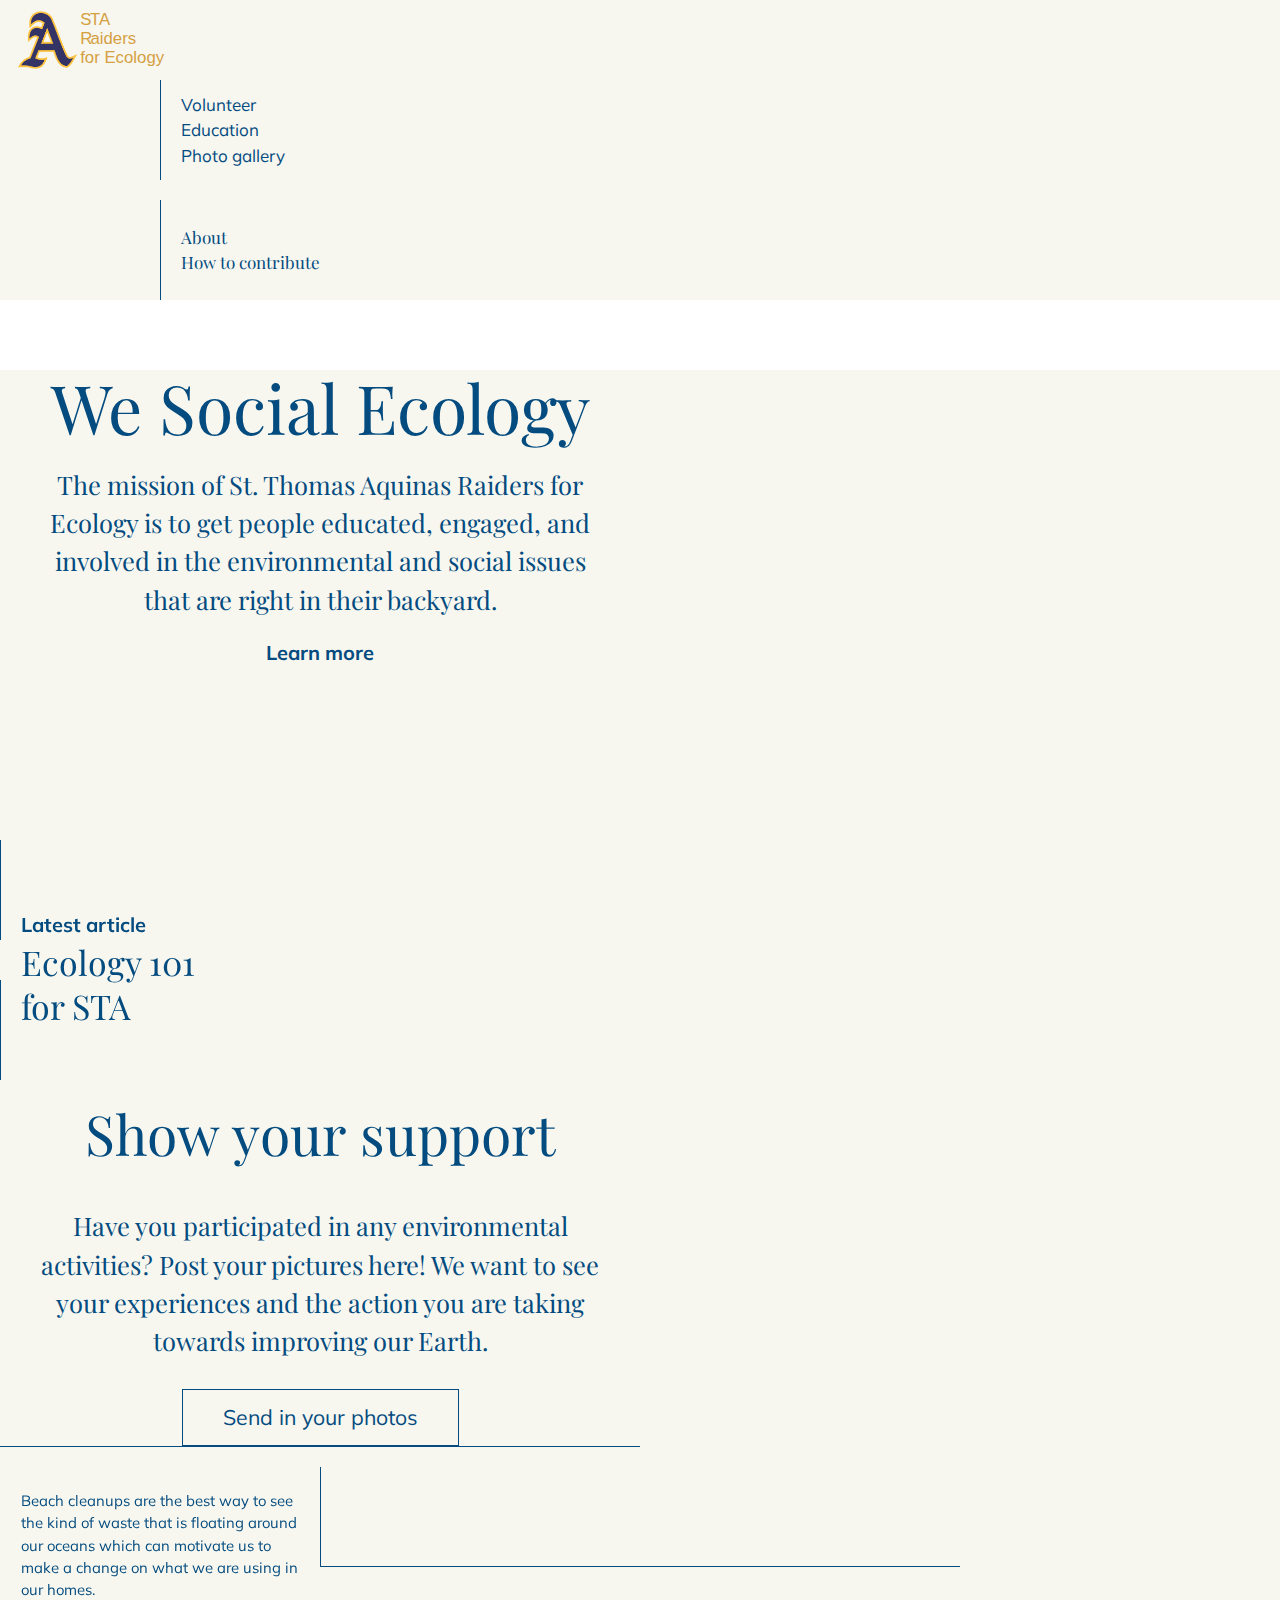
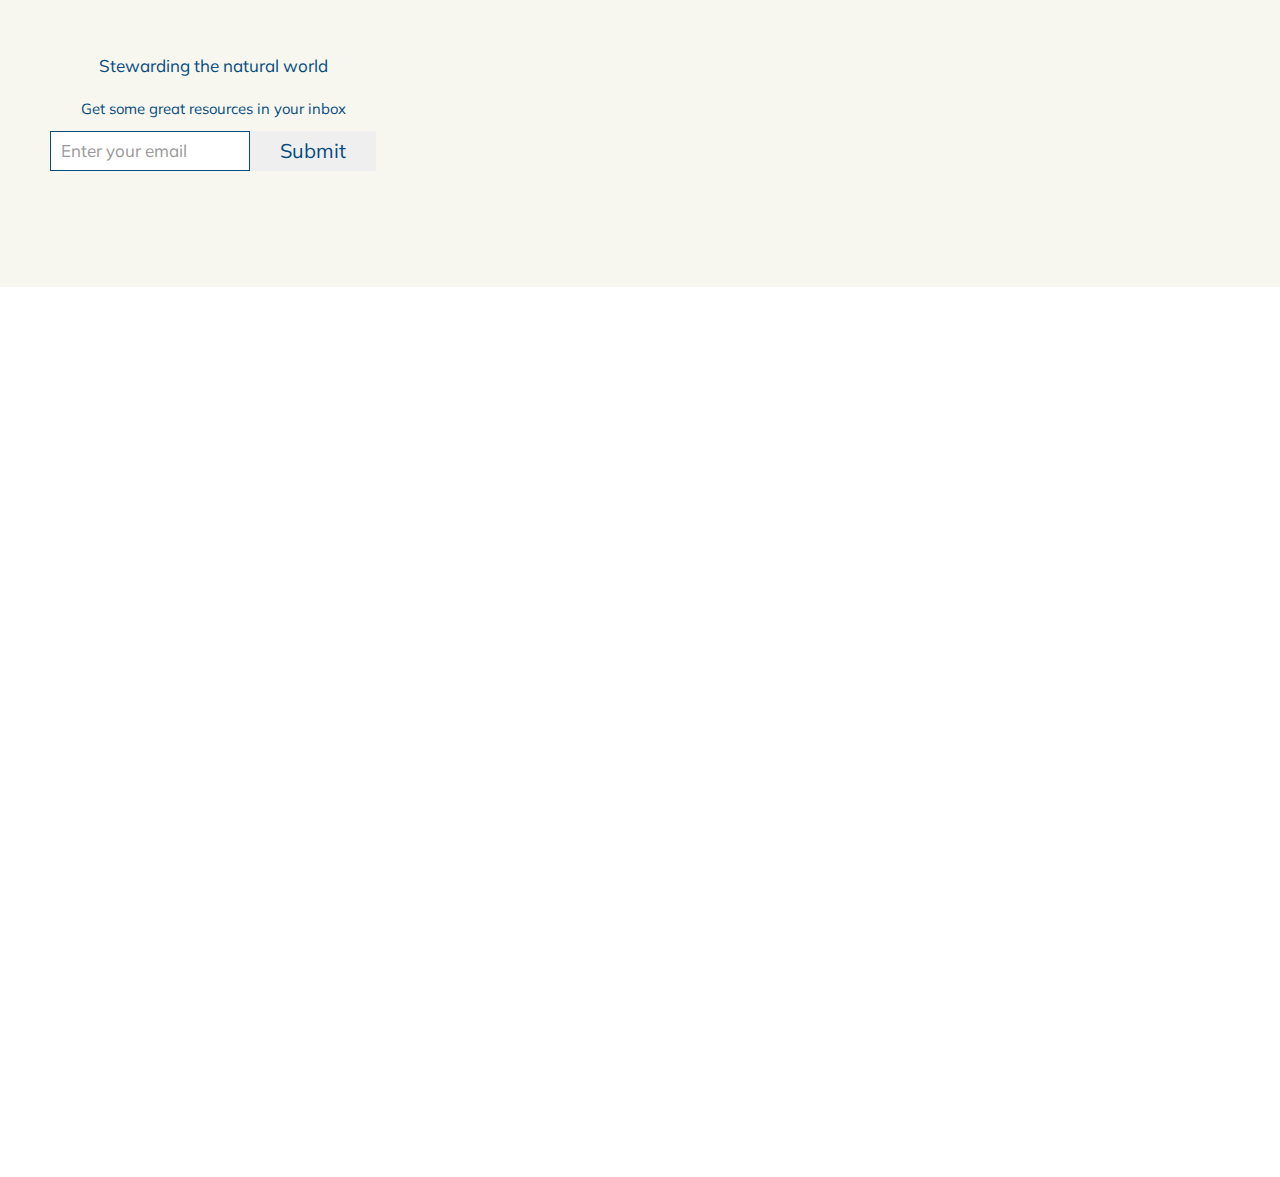
==== commit b3238a10: "Removed dead links from pages and fixed typo." ====
--- a/index.html
+++ b/index.html
@@ -5,7 +5,8 @@
     <meta charset="UTF-8">
     <meta name="viewport" content="width=device-width, initial-scale=1.0">
     <meta http-equiv="X-UA-Compatible" content="ie=edge">
-    <title>Eco-Raiders</title>
+    <title>Home – St. Thomas Aquinas Raiders for Ecology</title>
+    <link rel="shortcut icon" href="img/sta-logo.png" type="image/x-icon">
     <link rel="stylesheet" href="https://cdnjs.cloudflare.com/ajax/libs/uikit/3.1.5/css/uikit.min.css" />
     <link rel="stylesheet" href="styles.css">
     <script src="https://cdnjs.cloudflare.com/ajax/libs/uikit/3.1.5/js/uikit.min.js"></script>
@@ -26,7 +27,7 @@
                 <nav class="uk-navbar-container" uk-navbar>
                     <div class="uk-navbar-left">
                         <ul class="uk-navbar-nav">
-                            <li><a href="">
+                            <li><a href="index.html">
                                     <img src="img/sta-logo-full.svg" width="150em" alt="">
                                 </a></li>
                         </ul>
@@ -39,7 +40,7 @@
                 <div class="uk-width-1-2 uk-divider-vertical uk-flex uk-flex-middle" style="padding-left: 20px">
                     <nav class="uk-navbar-container uk-width-1-1" uk-navbar>
                         <ul class="uk-nav">
-                            <li><a class="uk-padding-remove" href="">Volunteer</a></li>
+                            <li><a class="uk-padding-remove" href="volunteer.html">Volunteer</a></li>
                             <li><a class="uk-padding-remove" href="">Education</a></li>
                             <li><a class="uk-padding-remove" href="">Photo gallery</a></li>
                         </ul>
@@ -130,7 +131,7 @@
                         <h2 class="uk-text-center uk-text-large">
                             The mission of St. Thomas Aquinas
                             Raiders for Ecology is
-                            to get people educated engaged, and involved in the environmental and social issues that
+                            to get people educated, engaged, and involved in the environmental and social issues that
                             are
                             right in their
                             backyard.
@@ -201,7 +202,9 @@
                             style="width: 50vw;">
                         </div>
                         <div class="uk-animation-fade uk-overlay uk-position-center uk-dark uk-hidden-hover">
-                            <h1 class="uk-heading-medium">View</h1>
+                            <h1 class="uk-heading-medium">
+                                <a class="uk-text-primary" href="volunteer.html">View</a>
+                            </h1>
                         </div>
                     </div>
                     <p class="uk-text-small uk-text-primary">Beach cleanups are the best way to see
@@ -371,21 +374,22 @@
             <!-- </div> -->
             <div class="uk-container uk-container-expand uk-flex uk-flex-middle uk-flex-center" style="height: 40vh">
                 <ul class="uk-nav-default uk-nav-center uk-nav-parent-icon" uk-nav>
-                    <li><a class="uk-heading-medium uk-text-primary" style="font-family: 'Muli'; padding-top: 20px"
-                            href="#">Events</a>
-                    </li>
-                    <li><a class="uk-heading-medium uk-text-primary" style="font-family: 'Muli'" href="#">Learn</a>
-                    </li>
-                    <li><a class="uk-heading-medium uk-text-primary" style="font-family: 'Muli'" href="#">Gallery</a>
+                    <li><a class="uk-heading-small uk-text-primary" style="font-family: 'Muli'"
+                            href="volunteer.html">Volunteer</a>
+                    </li>
+                    <li><a class="uk-heading-small uk-text-primary" style="font-family: 'Muli'" href="">Education</a>
+                    </li>
+                    <li><a class="uk-heading-small uk-text-primary" style="font-family: 'Muli'" href="">Photo
+                            gallery</a>
                     </li>
                 </ul>
             </div>
             <div class="uk-container uk-container-expand uk-background-primary uk-flex uk-flex-middle uk-flex-center"
                 style="height: 50vh">
                 <ul class="uk-nav-default uk-nav-center uk-nav-parent-icon" uk-nav>
-                    <li><a class="uk-heading-medium uk-text-primary" href="#">About</a>
-                    </li>
-                    <li><a class="uk-heading-medium uk-text-primary" href="#">How to help</a></li>
+                    <li><a class="uk-heading-medium uk-text-primary" href="">About</a>
+                    </li>
+                    <li><a class="uk-heading-medium uk-text-primary" href="">How to contribute</a></li>
                     </li>
                 </ul>
             </div>
--- a/styles.css
+++ b/styles.css
@@ -8113,7 +8113,7 @@
 }
 
 .uk-background-secondary {
-  background-color: #222;
+  background-color: #fff;
 }
 
 /* Size
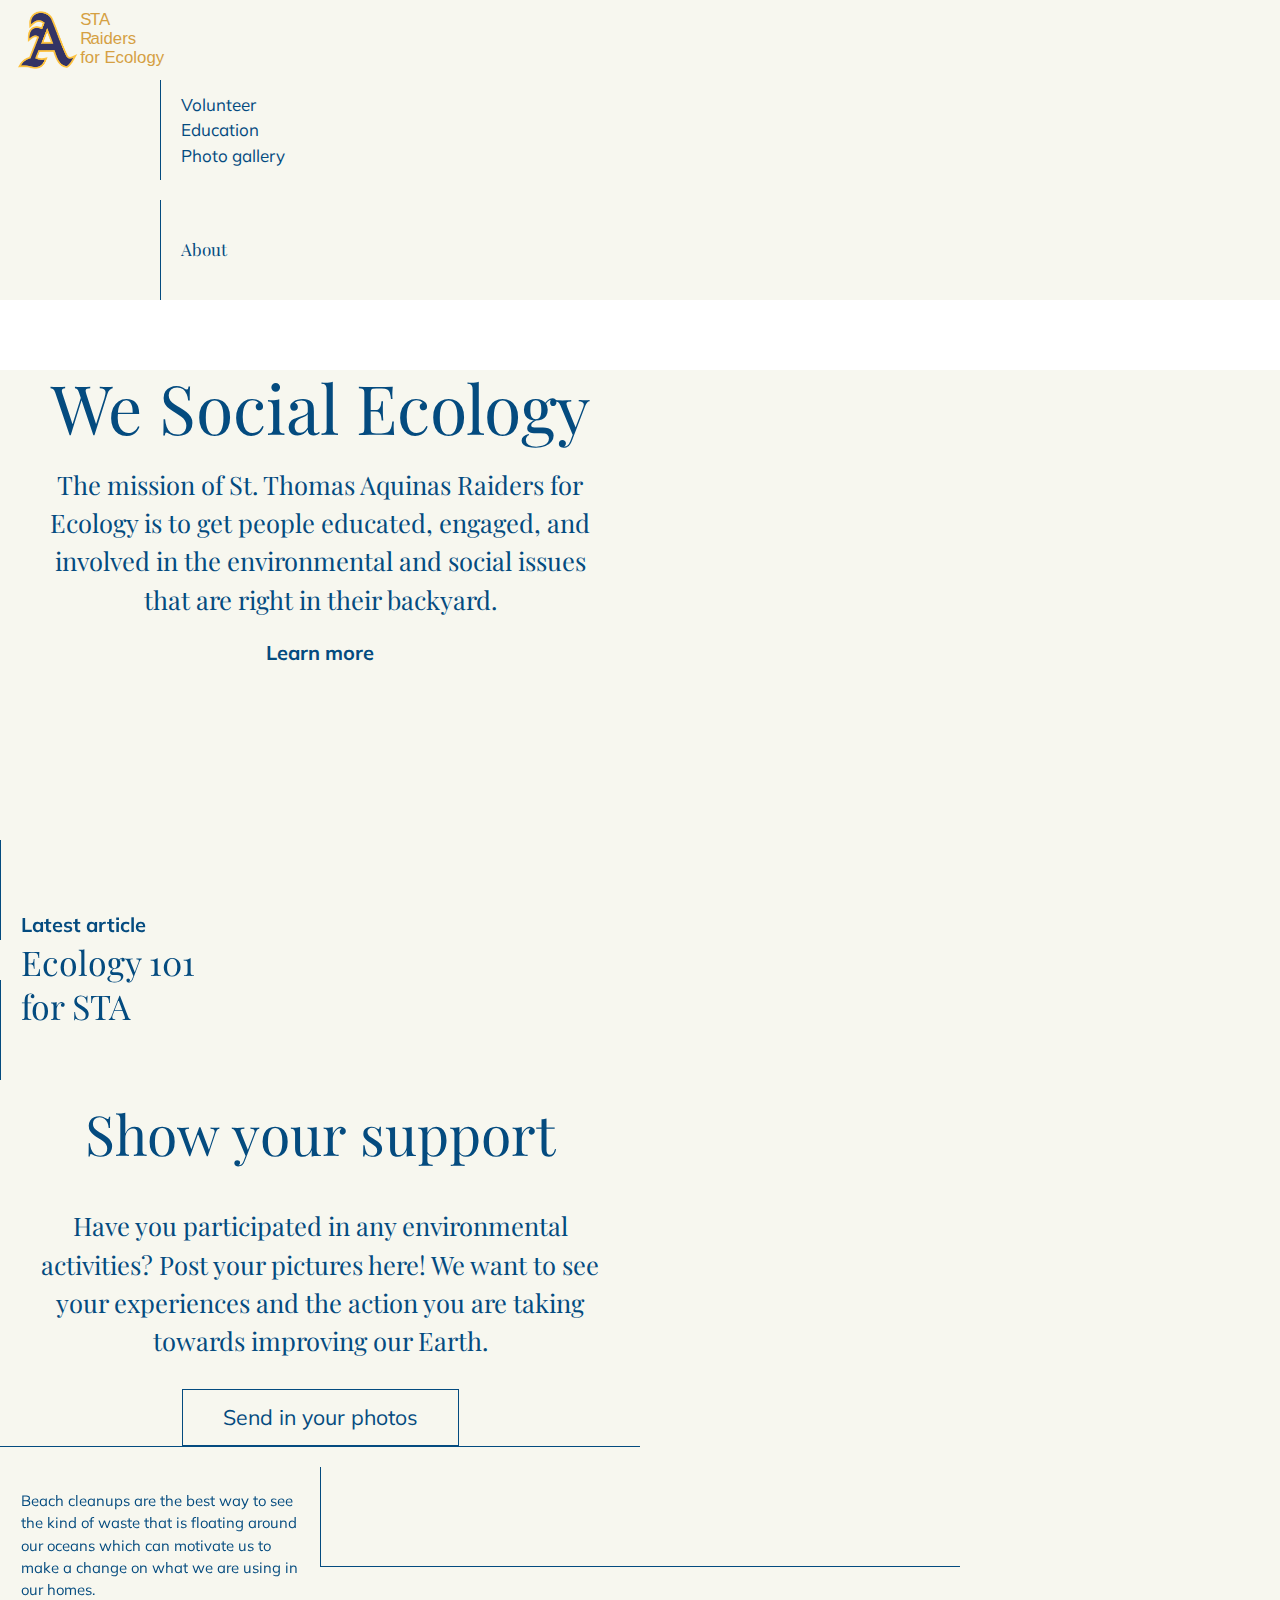
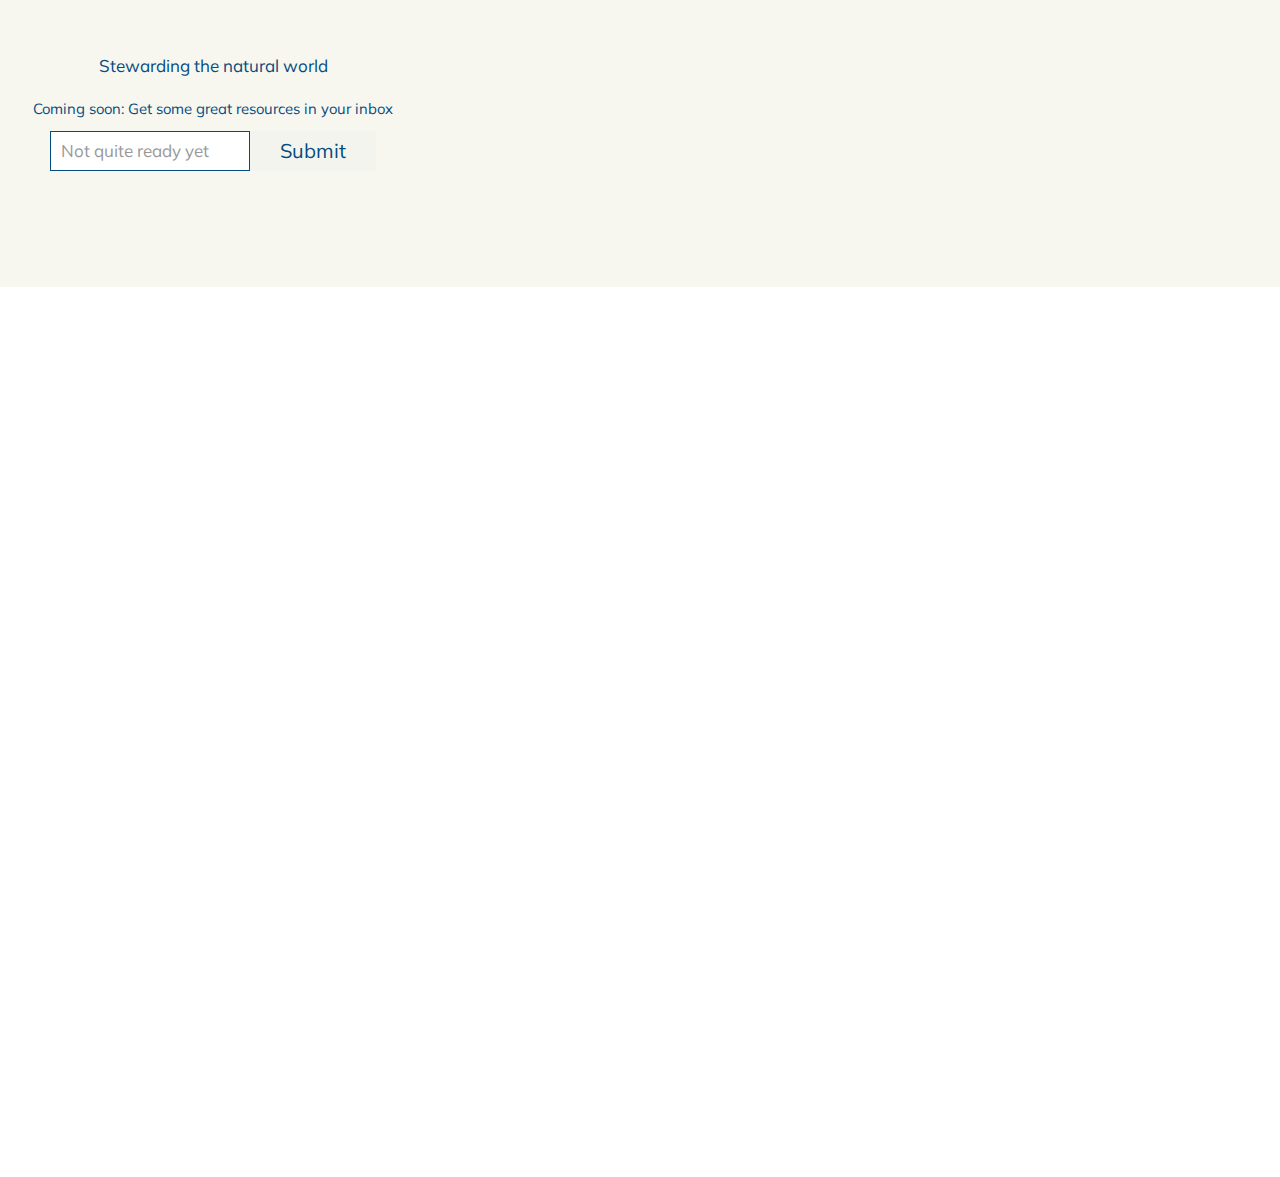
==== commit a2bcc749: "finishing touches" ====
--- a/index.html
+++ b/index.html
@@ -41,16 +41,15 @@
                     <nav class="uk-navbar-container uk-width-1-1" uk-navbar>
                         <ul class="uk-nav">
                             <li><a class="uk-padding-remove" href="volunteer.html">Volunteer</a></li>
-                            <li><a class="uk-padding-remove" href="">Education</a></li>
-                            <li><a class="uk-padding-remove" href="">Photo gallery</a></li>
+                            <li><a class="uk-padding-remove" href="education.html">Education</a></li>
+                            <li><a class="uk-padding-remove" href="gallery.html">Photo gallery</a></li>
                         </ul>
                     </nav>
                 </div>
                 <div class="uk-width-1-2 uk-divider-vertical uk-flex uk-flex-middle" style="padding-left: 20px">
                     <nav class="uk-navbar-container" uk-navbar>
                         <ul class="uk-nav">
-                            <li><a class="uk-padding-remove playfair" href="">About</a></li>
-                            <li><a class="uk-padding-remove playfair" href="">How to contribute</a></li>
+                            <li><a class="uk-padding-remove playfair" href="about.html">About</a></li>
                         </ul>
                     </nav>
                 </div>
@@ -94,7 +93,7 @@
                         </h2>
                     </div>
                     <div class="uk-width-1-1 uk-flex uk-flex-center">
-                        <a href="" class="uk-button uk-button-text uk-text-bold">Learn more</a>
+                        <a href="about.html" class="uk-button uk-button-text uk-text-bold">Learn more</a>
                     </div>
                 </div>
             </div>
@@ -138,7 +137,7 @@
                         </h2>
                     </div>
                     <div class="uk-width-1-1 uk-flex uk-flex-center">
-                        <a href="" class="uk-button uk-button-text uk-text-bold">Learn more</a>
+                        <a href="about.html" class="uk-button uk-button-text uk-text-bold">Learn more</a>
                     </div>
                 </div>
 
@@ -192,7 +191,7 @@
             <!-- Hero section column 3 (Desktop only) -->
             <div class="uk-width-1-2 uk-divider-vertical uk-visible@m uk-inline uk-animation-toggle uk-visible-toggle"
                 style="padding: 0 20px" uk-height-viewport>
-                <a href="" style="text-decoration: none">
+                <a href="volunteer.html" style="text-decoration: none">
 
                     <div class="uk-width-1-1 uk-margin-medium-top">
                         <div class="uk-height-large uk-background-cover uk-light" data-src="img/sta-beach-cleanup.jpg"
@@ -266,10 +265,11 @@
                         experiences and the action you are taking towards improving our Earth.
                     </h2>
                     <div class="uk-flex uk-flex-center uk-margin-large-bottom">
-                        <button id="photoSubmittalButton"
+                        <a href="mailto:lyla.moya@aquinas-sta.org?Subject=Ecology%20project%20photos%20for%20gallery"
+                            id="photoSubmittalButton"
                             class="uk-button uk-button-large uk-margin-small-top uk-text-primary"
                             style="border: 1px solid #044B7F">Send in your
-                            photos</button>
+                            photos</a>
                     </div>
                 </div>
             </div>
@@ -291,10 +291,11 @@
                         experiences and the action you are taking towards improving our Earth.
                     </h2>
                     <div class="uk-flex uk-flex-center">
-                        <button id="photoSubmittalButton"
+                        <a href="mailto:lyla.moya@aquinas-sta.org?Subject=Ecology%20project%20photos%20for%20gallery"
+                            id="photoSubmittalButton"
                             class="uk-button uk-button-large uk-margin-small-top uk-text-primary"
                             style="border: 1px solid #044B7F">Send in your
-                            photos</button>
+                            photos</a>
                     </div>
                 </div>
             </div>
@@ -307,7 +308,7 @@
         </div>
     </div>
 
-    <!-- Footer section (Breakpoint: Large Mobile - Desktop) -->
+    <!-- Footer section (Breakpoint: Mobile) -->
     <footer class="uk-section uk-padding-remove uk-background-primary uk-height-medium uk-hidden@s">
         <div class="uk-container uk-flex uk-flex-center">
             <div>
@@ -321,10 +322,10 @@
 
                 <form class="uk-flex uk-flex-center">
                     <div uk-form-custom="target: true">
-                        <input id="emailRequestInput" class="uk-input" type="email" placeholder="Enter your email"
-                            style="border: 1px solid #044B7F; background-color: #fff">
-                    </div>
-                    <button id="emailRequestButton" class="uk-button uk-text-primary">Submit</button>
+                        <input id="emailRequestInput" class="uk-input" type="email" placeholder="Not quite ready yet"
+                            style="border: 1px solid #044B7F; background-color: #fff" disabled>
+                    </div>
+                    <button id="emailRequestButton" class="uk-button uk-text-primary" disabled>Submit</button>
                 </form>
             </div>
         </div>
@@ -341,16 +342,17 @@
                 </p>
 
                 <p class="uk-text-center uk-text-small uk-text-primary uk-margin-small-bottom">
-                    Get some great resources in your inbox
+                    Coming soon: Get some great resources in your inbox
                 </p>
 
                 <form class="uk-flex uk-flex-center">
 
                     <div uk-form-custom="target: true">
                         <input id="emailRequestInput" class="uk-input uk-form-width-medium" type="email"
-                            placeholder="Enter your email" style="border: 1px solid #044B7F; background-color: #fff">
-                    </div>
-                    <button id="emailRequestButton" class="uk-button uk-text-primary">Submit</button>
+                            placeholder="Not quite ready yet" style="border: 1px solid #044B7F; background-color: #fff"
+                            disabled>
+                    </div>
+                    <button id="emailRequestButton" class="uk-button uk-text-primary" disabled>Submit</button>
 
                 </form>
 
@@ -374,12 +376,13 @@
             <!-- </div> -->
             <div class="uk-container uk-container-expand uk-flex uk-flex-middle uk-flex-center" style="height: 40vh">
                 <ul class="uk-nav-default uk-nav-center uk-nav-parent-icon" uk-nav>
-                    <li><a class="uk-heading-small uk-text-primary" style="font-family: 'Muli'"
+                    <li><a class="uk-text-large uk-text-primary" style="font-family: 'Muli'"
                             href="volunteer.html">Volunteer</a>
                     </li>
-                    <li><a class="uk-heading-small uk-text-primary" style="font-family: 'Muli'" href="">Education</a>
-                    </li>
-                    <li><a class="uk-heading-small uk-text-primary" style="font-family: 'Muli'" href="">Photo
+                    <li><a class="uk-text-large uk-text-primary" style="font-family: 'Muli'"
+                            href="education.html">Education</a>
+                    </li>
+                    <li><a class="uk-text-large uk-text-primary" style="font-family: 'Muli'" href="gallery.html">Photo
                             gallery</a>
                     </li>
                 </ul>
@@ -387,9 +390,8 @@
             <div class="uk-container uk-container-expand uk-background-primary uk-flex uk-flex-middle uk-flex-center"
                 style="height: 50vh">
                 <ul class="uk-nav-default uk-nav-center uk-nav-parent-icon" uk-nav>
-                    <li><a class="uk-heading-medium uk-text-primary" href="">About</a>
-                    </li>
-                    <li><a class="uk-heading-medium uk-text-primary" href="">How to contribute</a></li>
+                    <li>
+                        <a class="uk-text-large uk-text-primary playfair" href="about.html">About</a>
                     </li>
                 </ul>
             </div>
--- a/styles.css
+++ b/styles.css
@@ -2163,21 +2163,21 @@
  * Primary
  */
 .uk-button-primary {
-  background-color: #1e87f0;
+  background-color: #044B7F;
   color: #fff;
 }
 
 /* Hover + Focus */
 .uk-button-primary:hover,
 .uk-button-primary:focus {
-  background-color: #0f7ae5;
+  background-color: #033c66;
   color: #fff;
 }
 
 /* OnClick + Active */
 .uk-button-primary:active,
 .uk-button-primary.uk-active {
-  background-color: #0e6ecd;
+  background-color: #022e4e;
   color: #fff;
 }
 
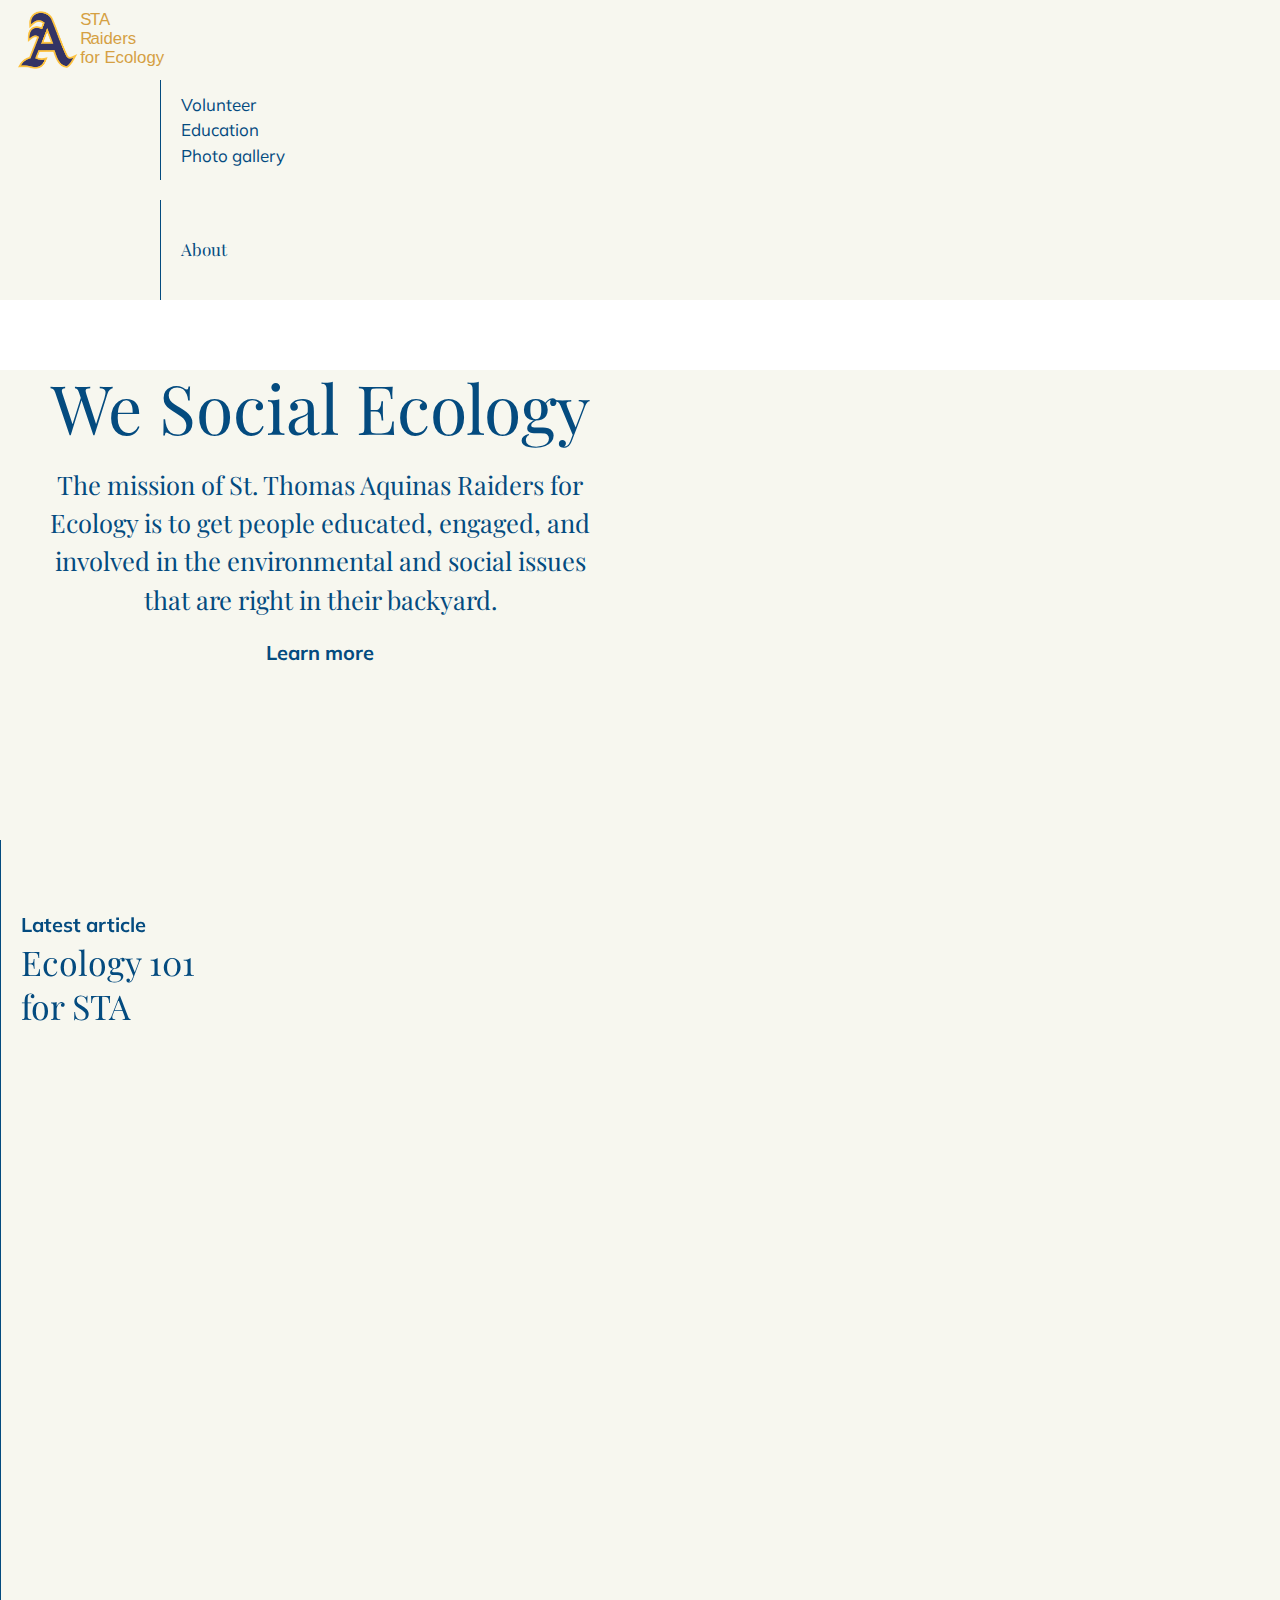
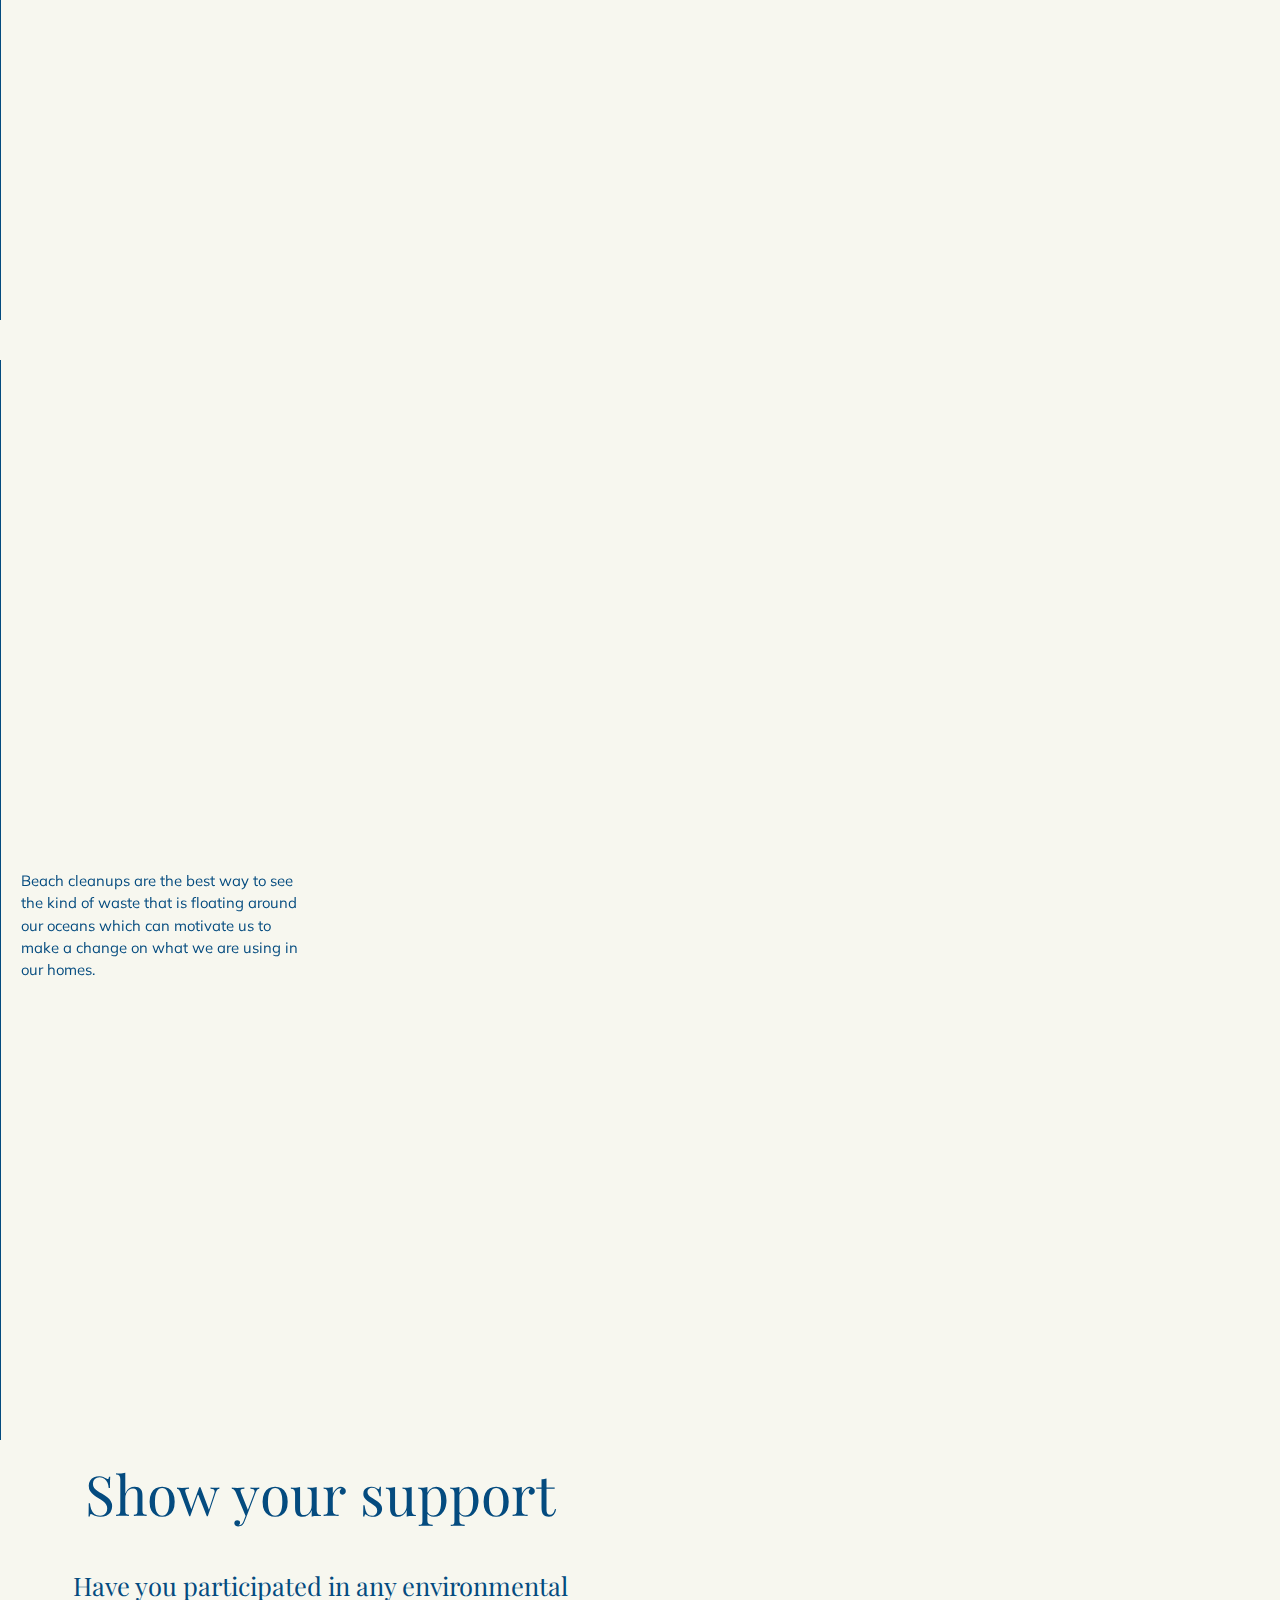
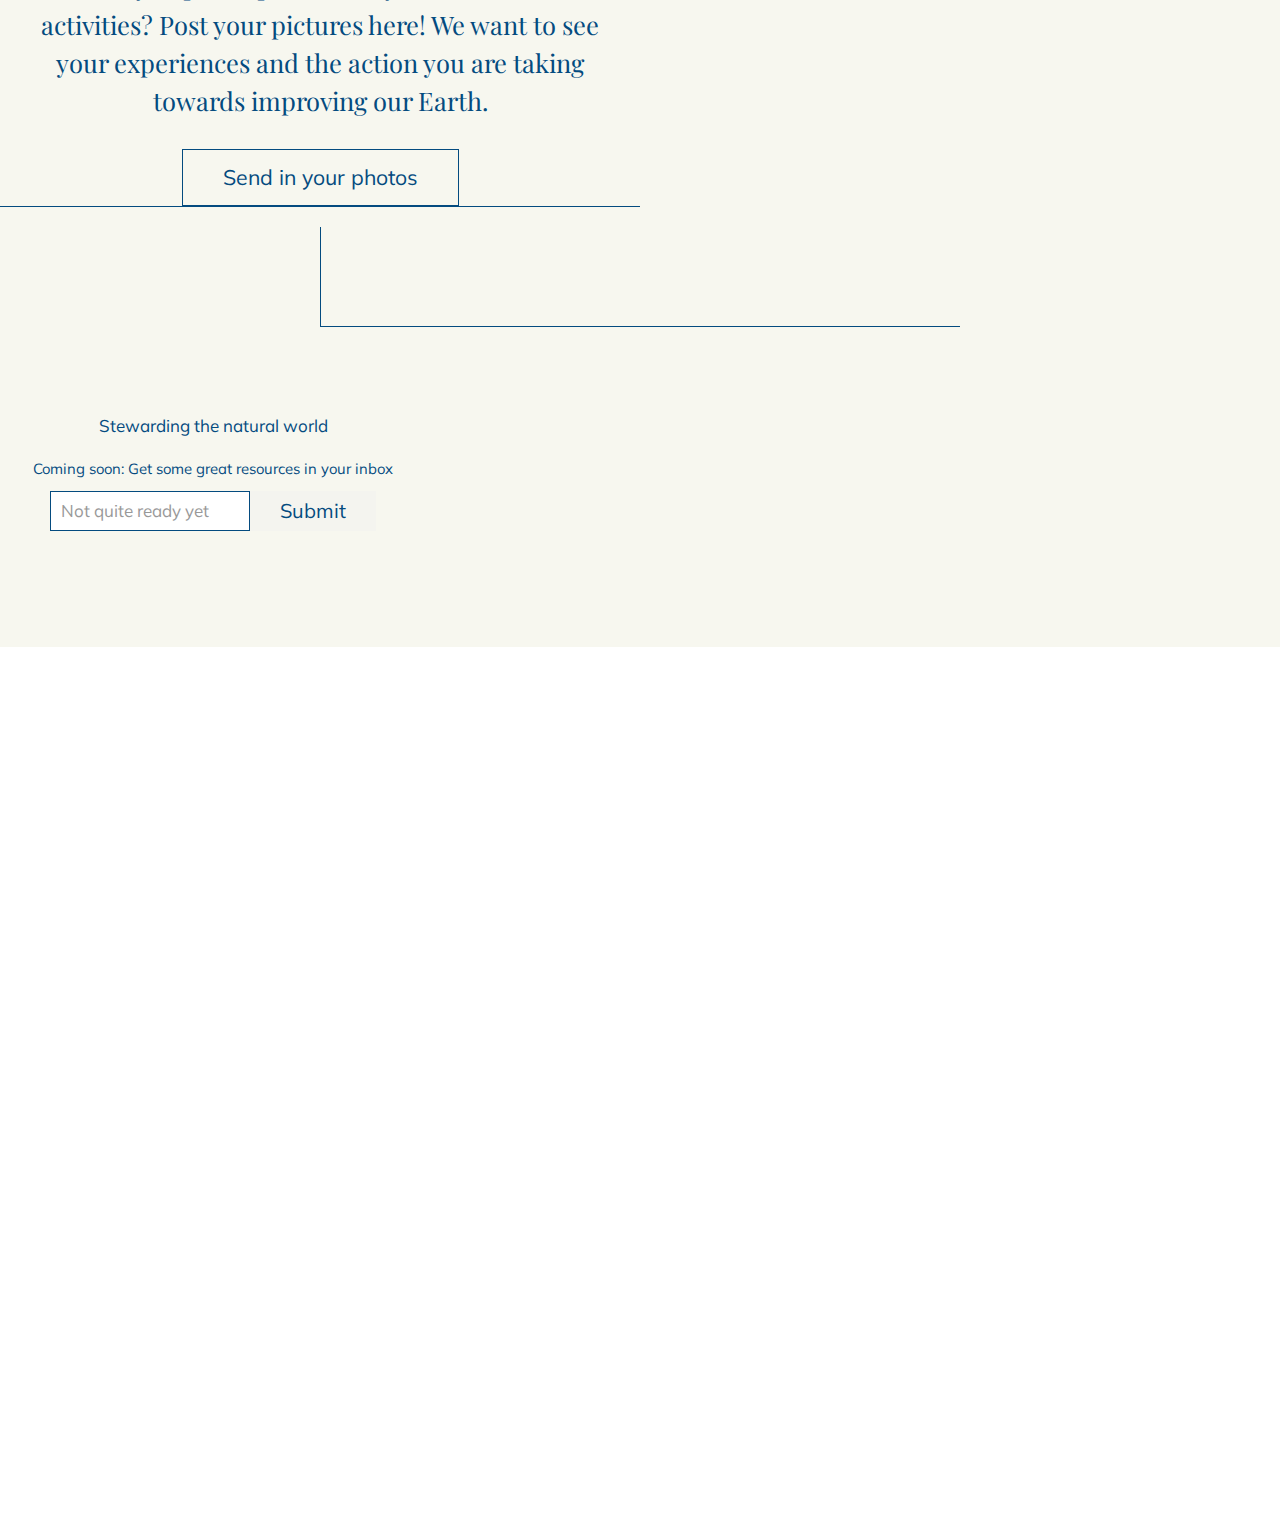
==== commit 686c33bc: "Removed dead links and fixed vh problem for index page" ====
--- a/index.html
+++ b/index.html
@@ -117,7 +117,7 @@
     </div>
 
     <!-- Hero content section (Breakpoints: Large Mobile - Desktop) -->
-    <div class="uk-background-primary uk-margin-remove-top uk-visible@s" uk-height-viewport="true" uk-grid>
+    <div class="uk-background-primary uk-margin-remove-top vh120 uk-visible@s" uk-height-viewport uk-grid>
 
         <div class="uk-width-1-2" uk-height-viewport>
             <div class="uk-container uk-flex uk-flex-top uk-flex-center uk-height-large uk-margin-large-top">
@@ -165,7 +165,7 @@
             </div>
 
             <!-- Hero section column 2 (Desktop only) -->
-            <div class="uk-width-1-2 uk-divider-vertical uk-visible@m uk-inline uk-animation-toggle uk-visible-toggle header-bg"
+            <div class="uk-width-1-2 uk-divider-vertical vh120 uk-visible@m uk-inline uk-animation-toggle uk-visible-toggle header-bg"
                 style="padding: 0 20px" uk-height-viewport>
                 <a href="" style="text-decoration: none">
 
@@ -189,7 +189,7 @@
             </div>
 
             <!-- Hero section column 3 (Desktop only) -->
-            <div class="uk-width-1-2 uk-divider-vertical uk-visible@m uk-inline uk-animation-toggle uk-visible-toggle"
+            <div class="uk-width-1-2 uk-divider-vertical vh120 uk-visible@m uk-inline uk-animation-toggle uk-visible-toggle"
                 style="padding: 0 20px" uk-height-viewport>
                 <a href="volunteer.html" style="text-decoration: none">
 
--- a/styles.css
+++ b/styles.css
@@ -9,6 +9,10 @@
 
 .uk-button-text::before {
   border-bottom-color: #D5A042 !important;
+}
+
+.vh120 {
+  min-height: 120vh !important;
 }
 
 .text-medium {
